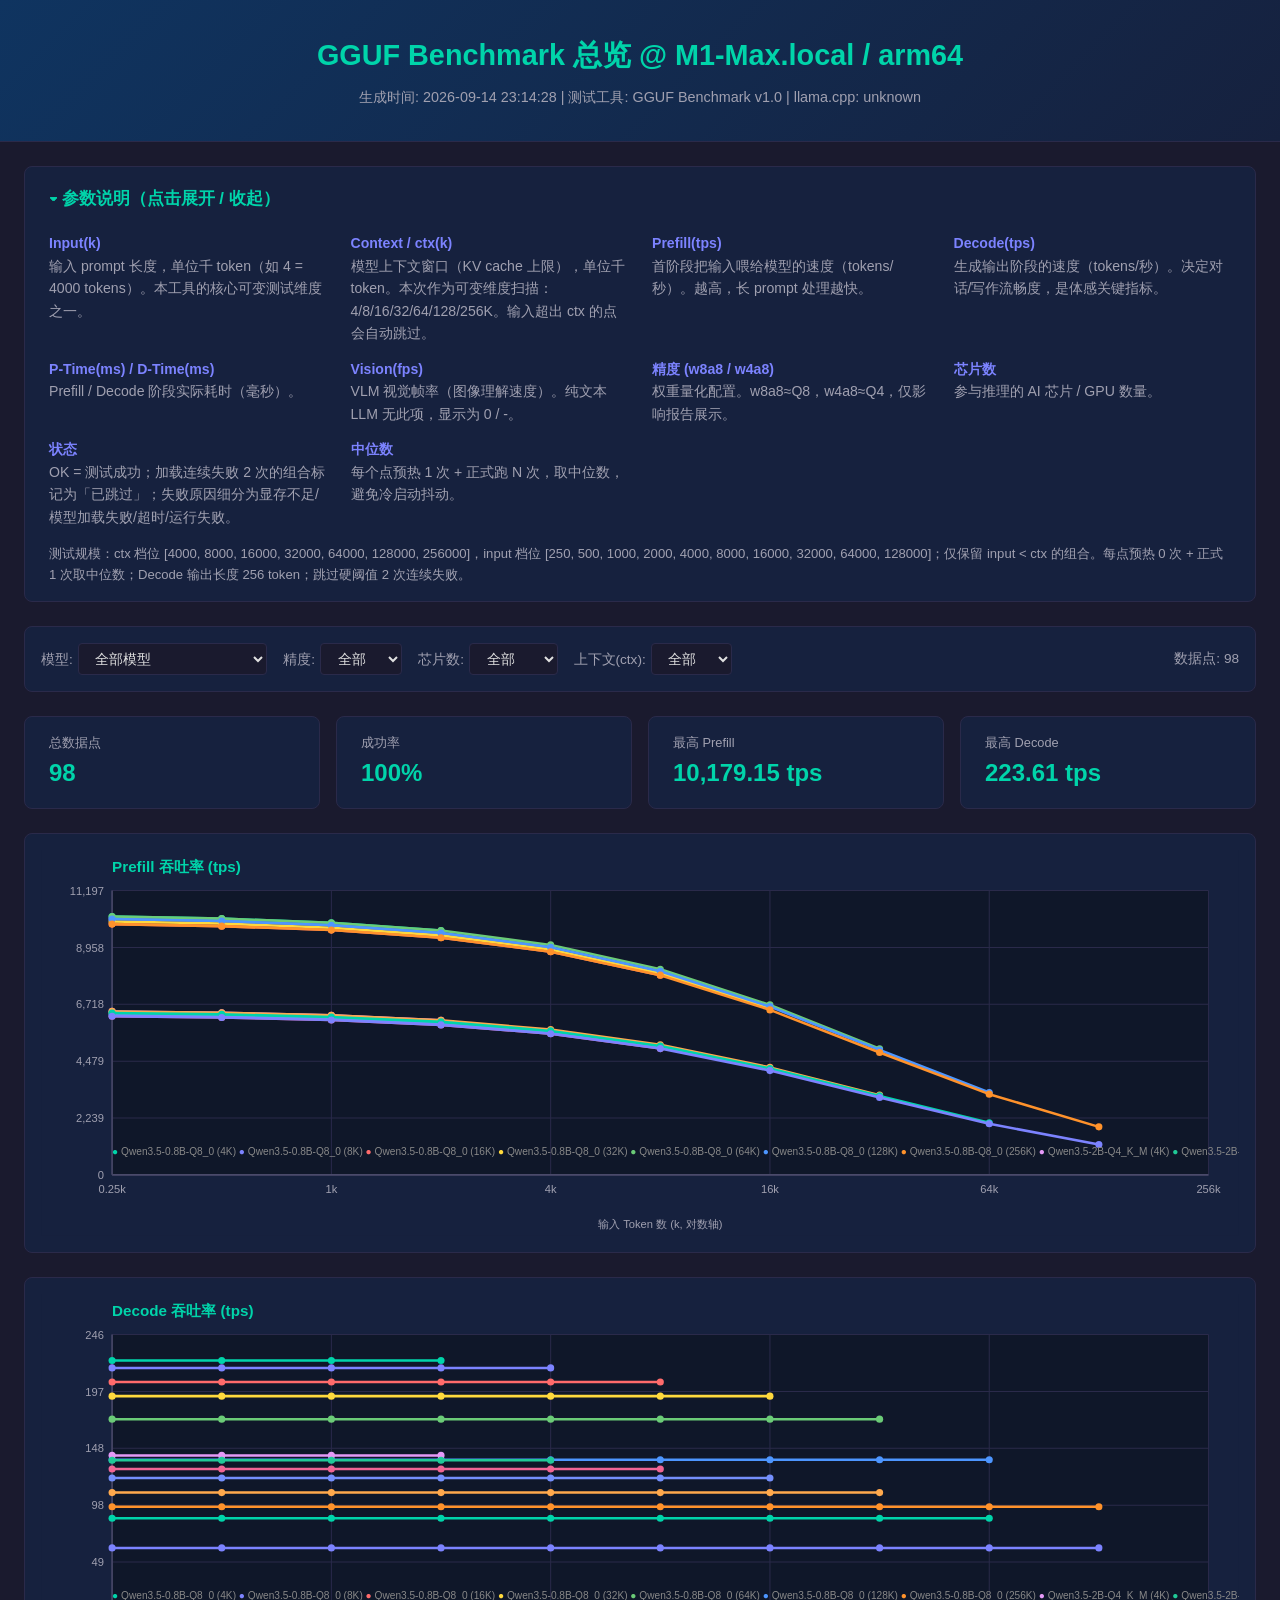
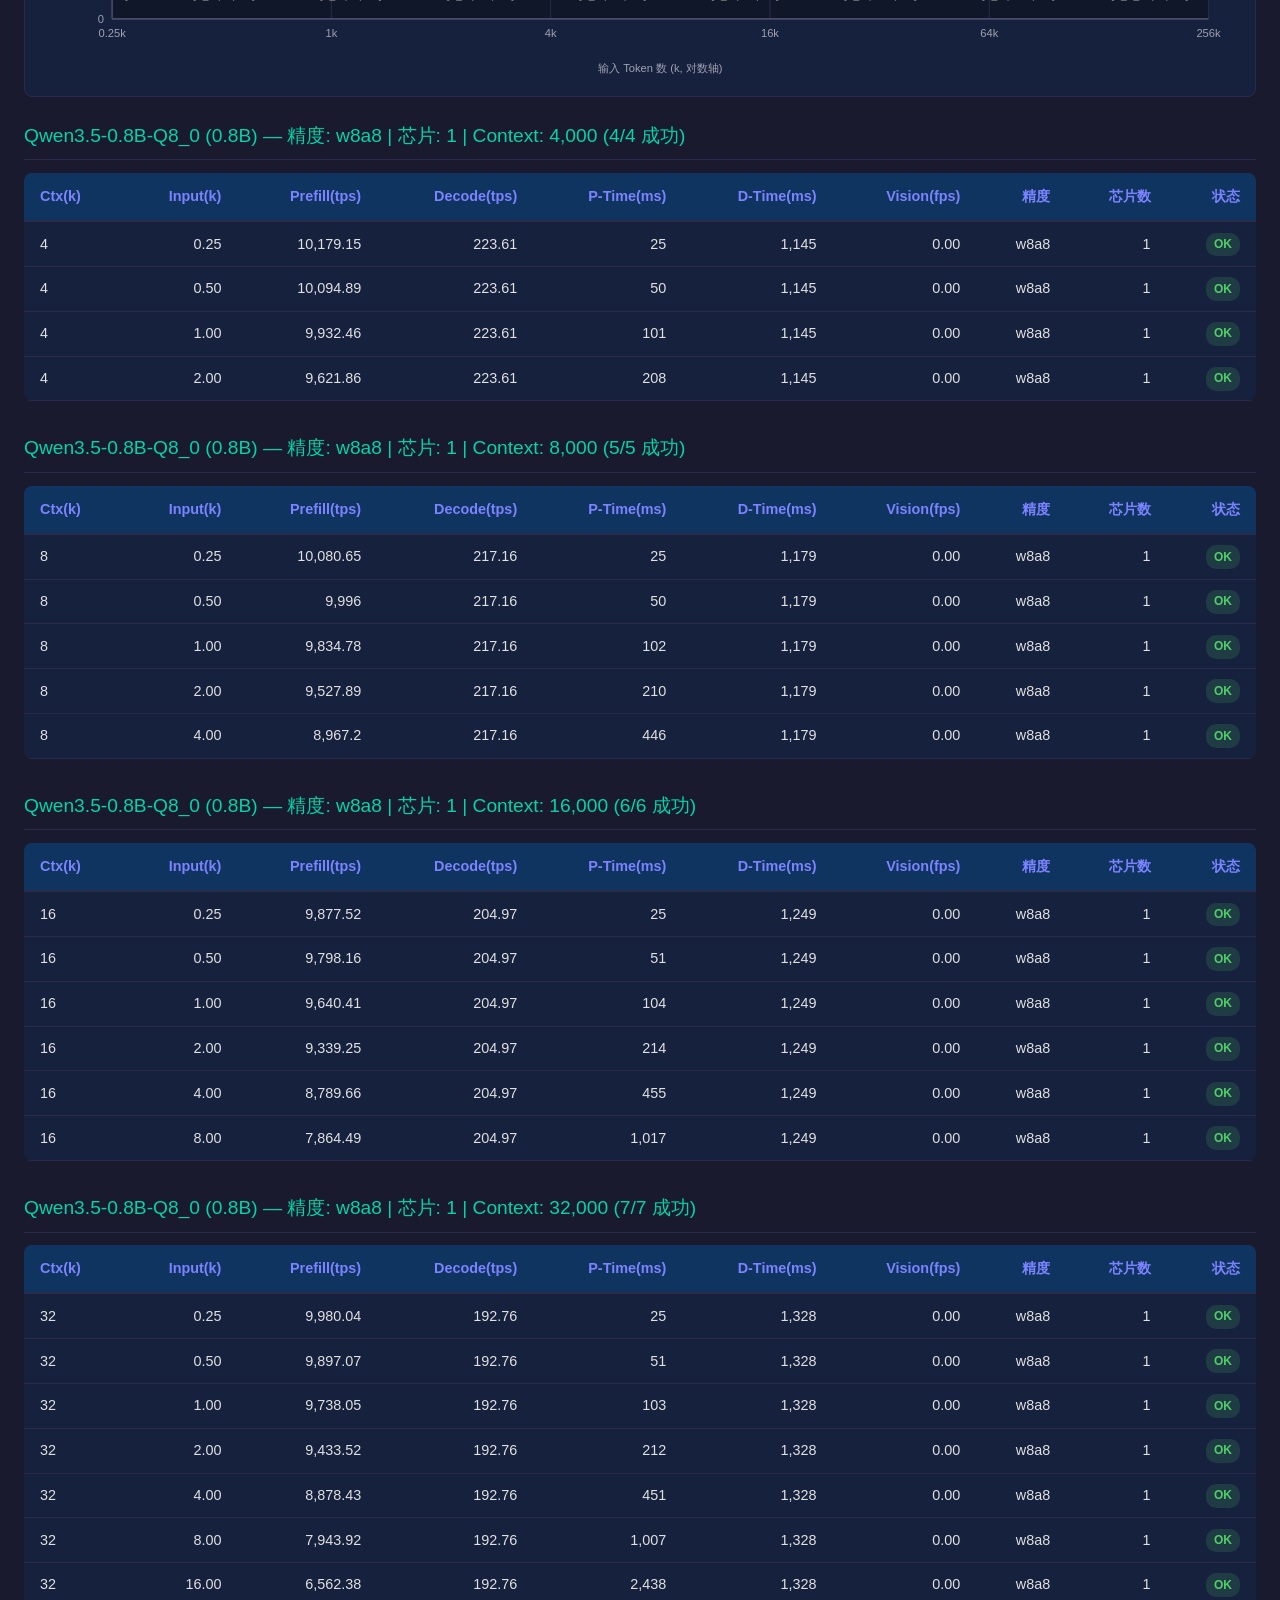
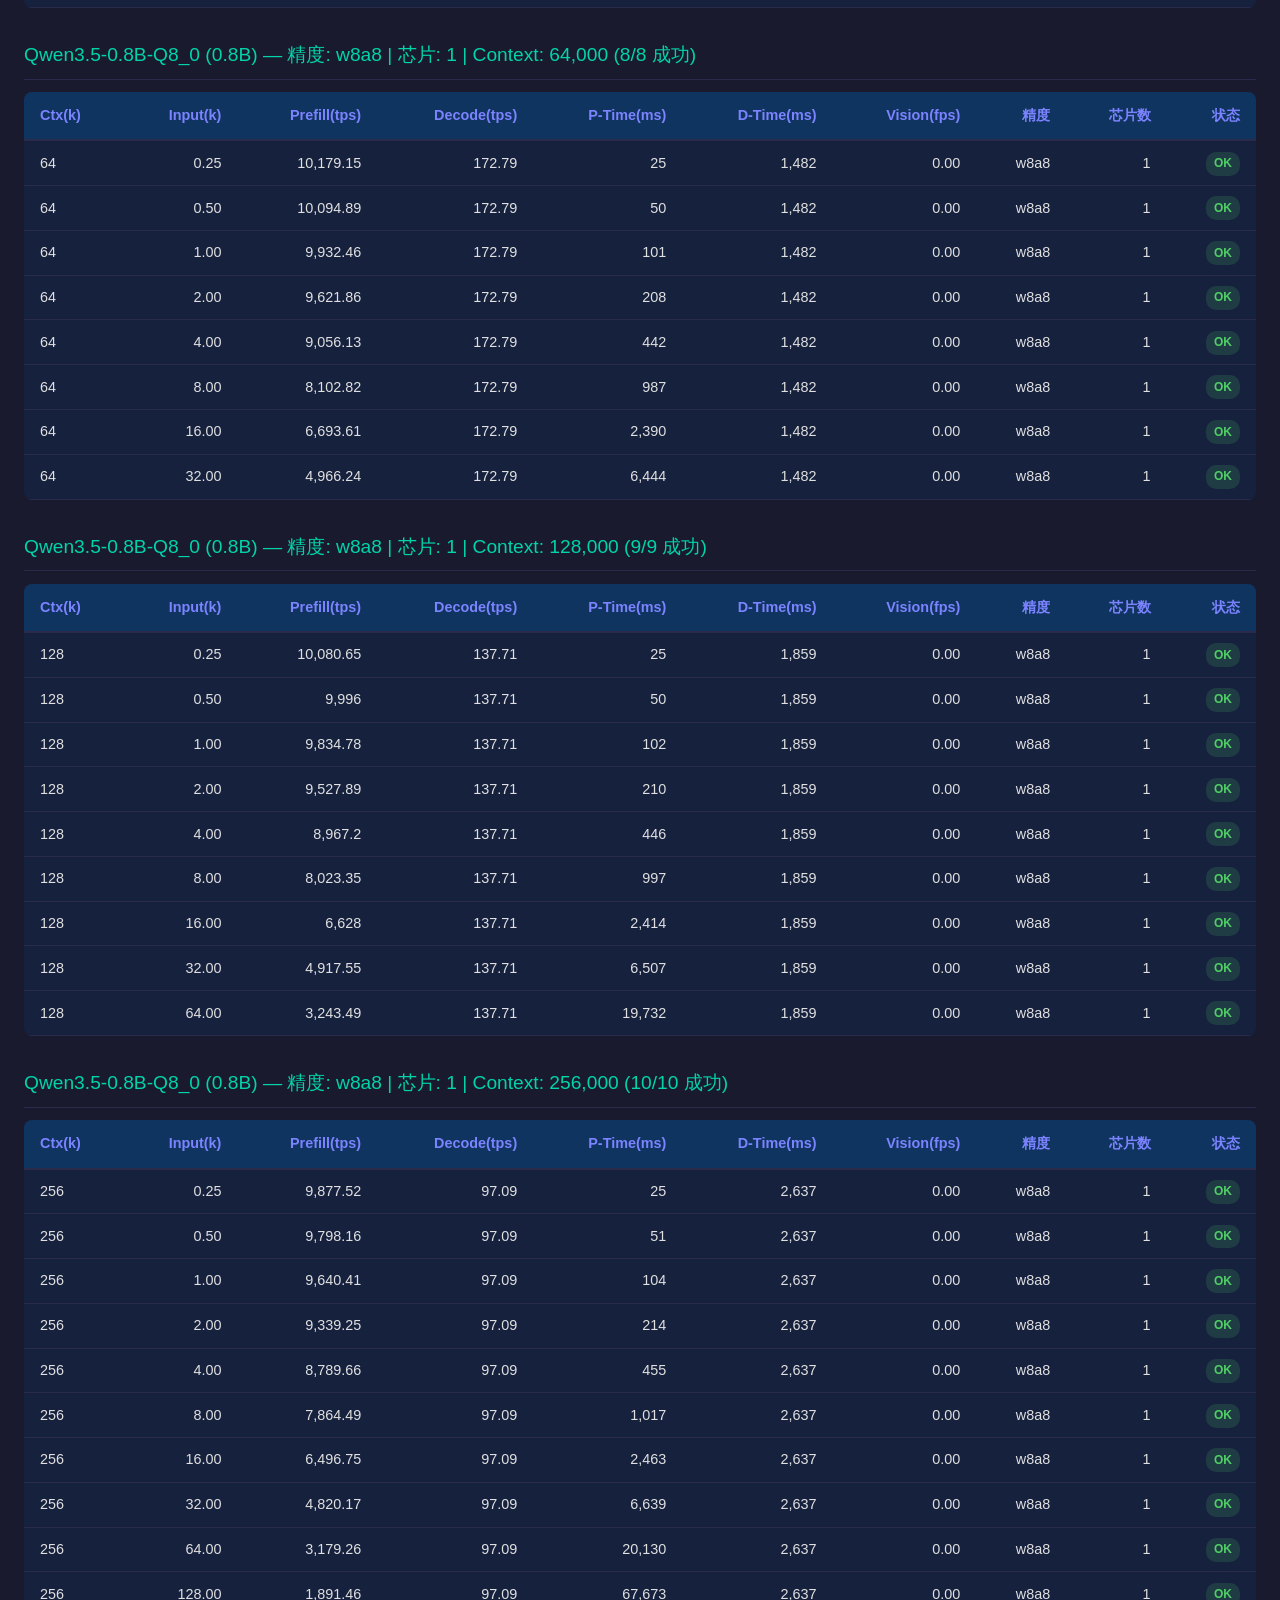
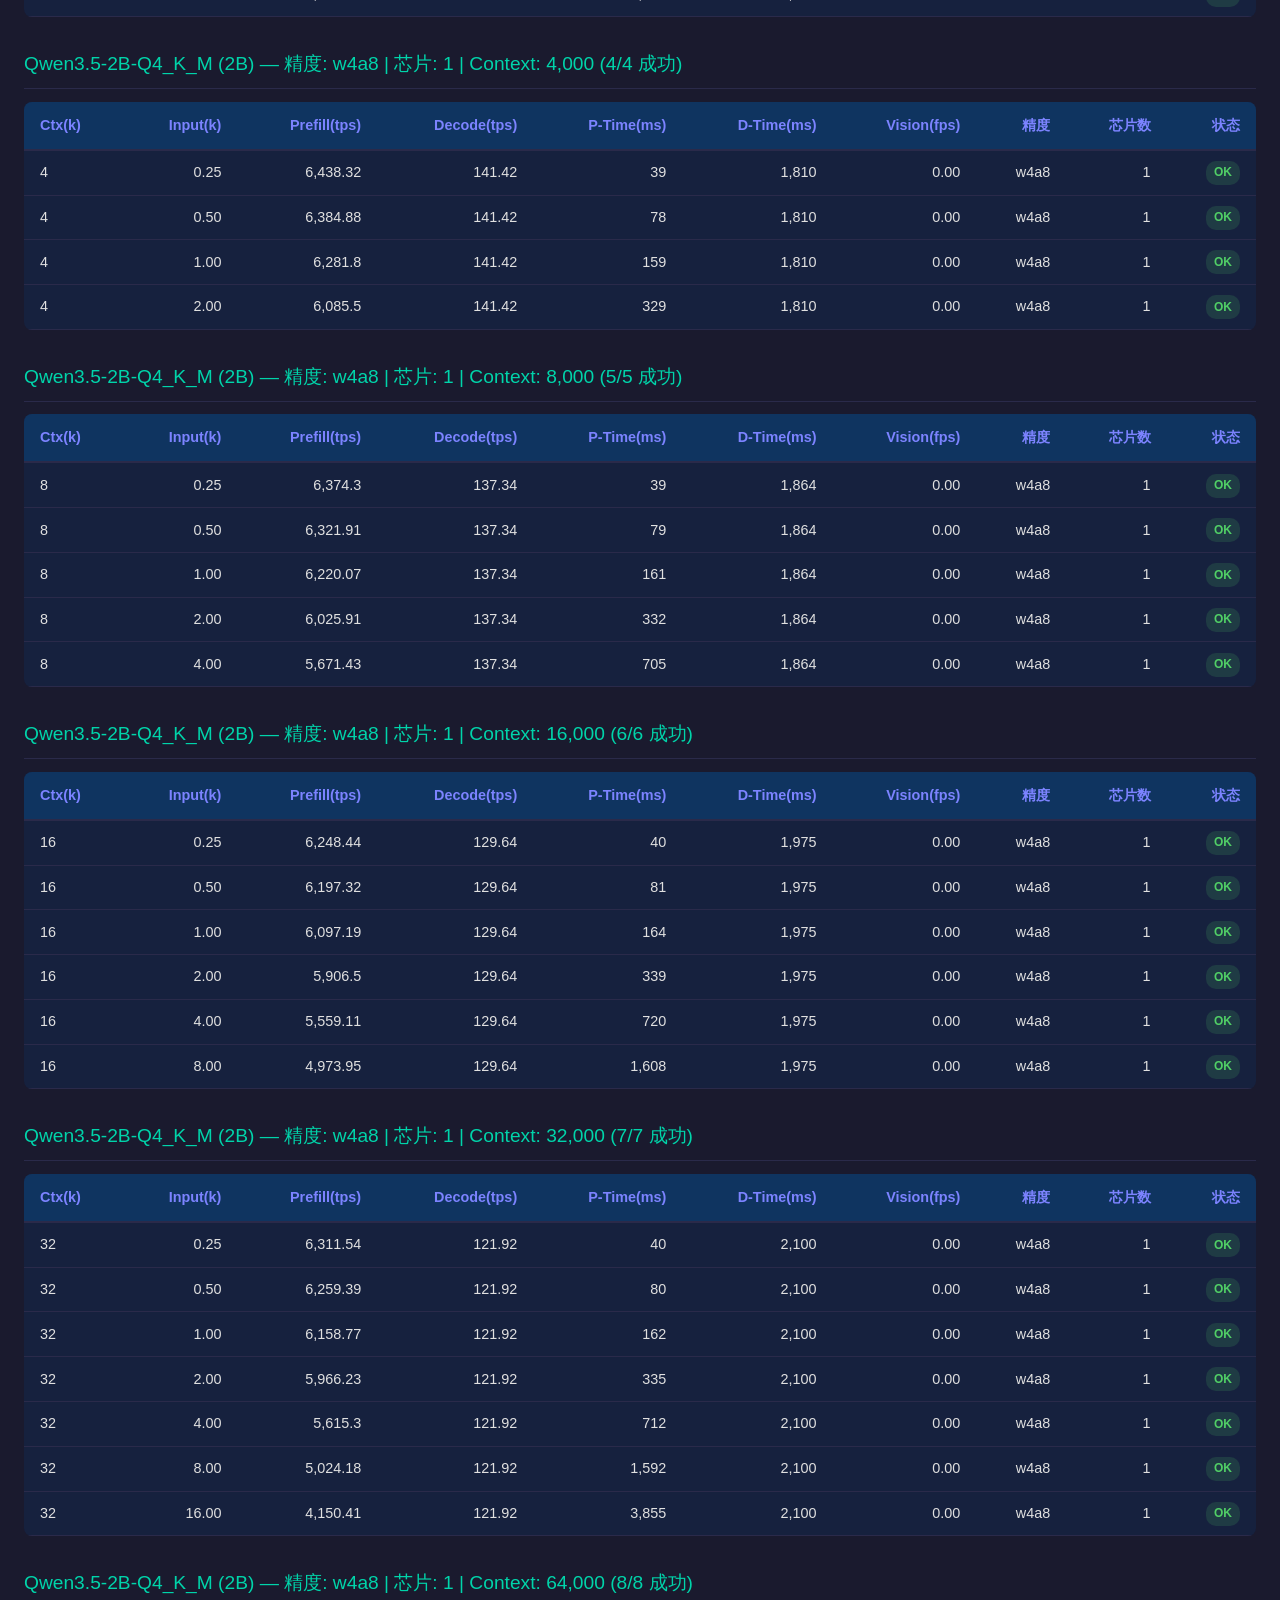
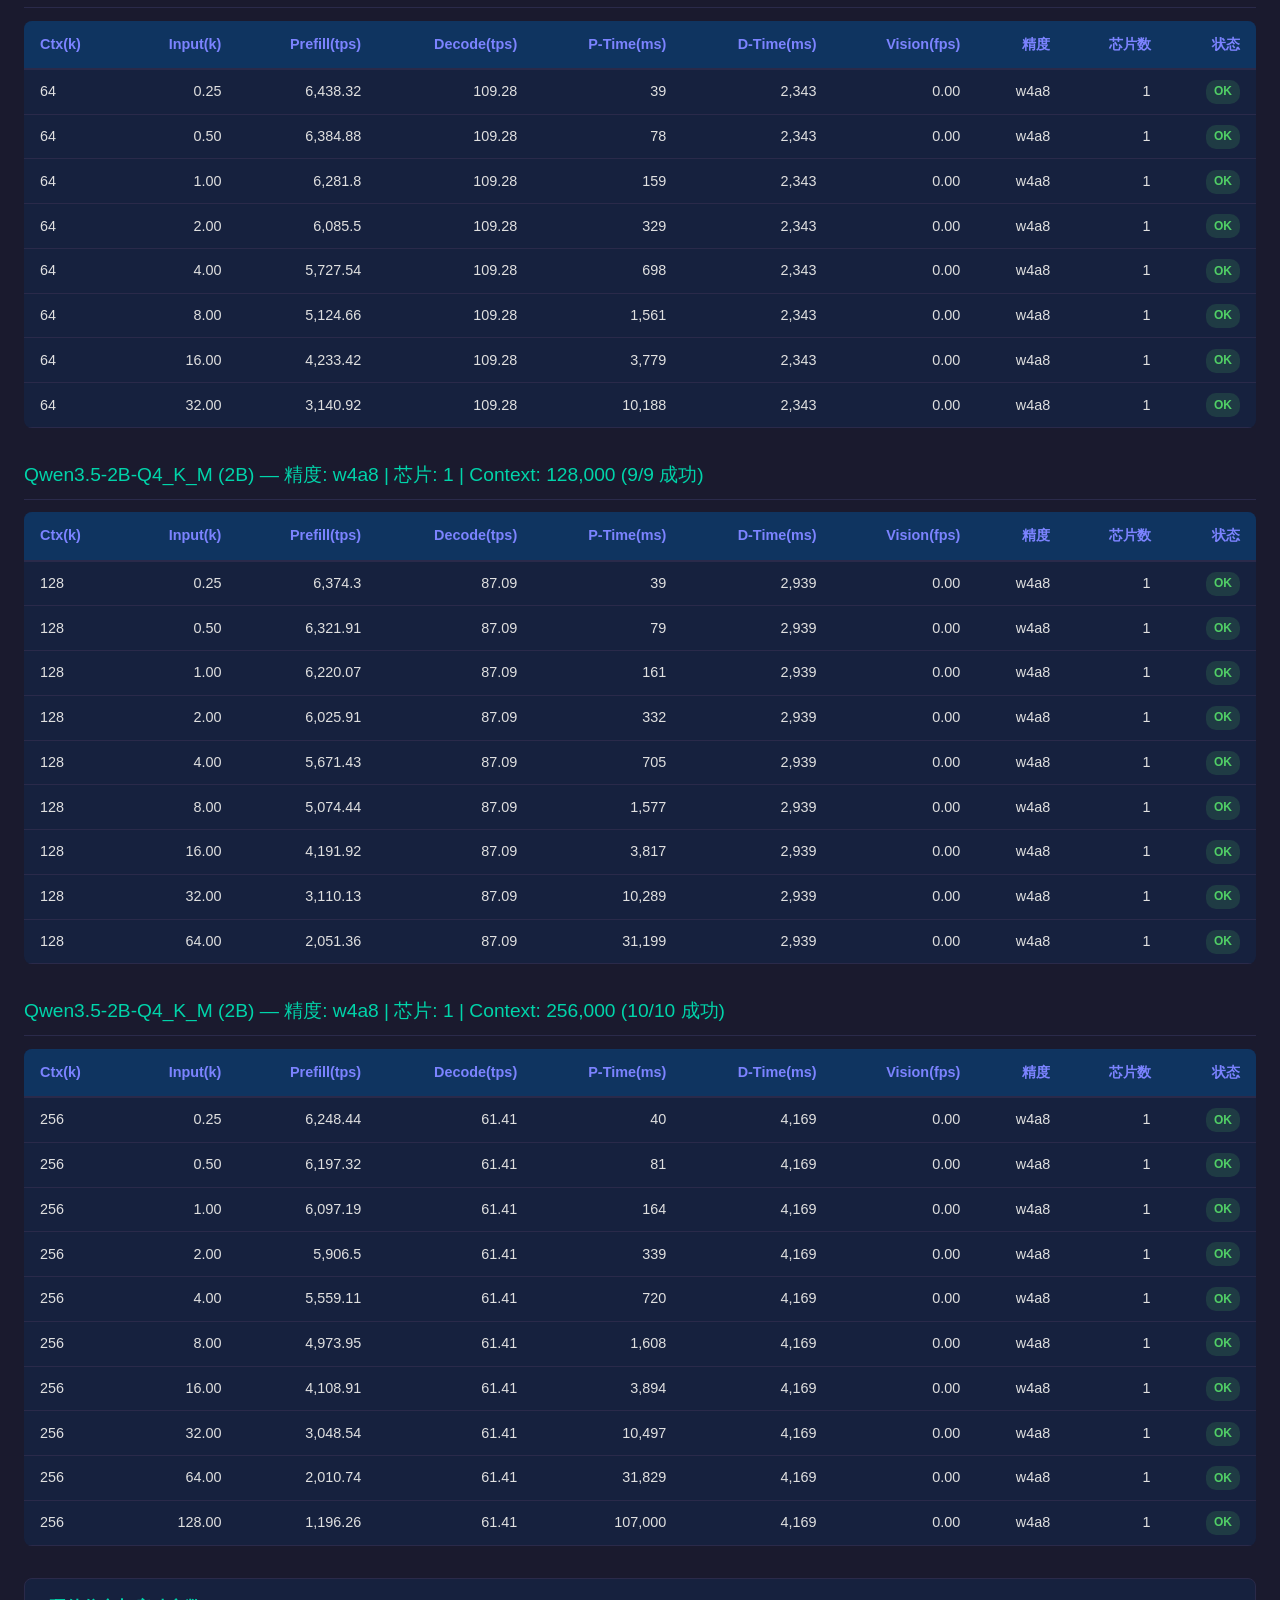
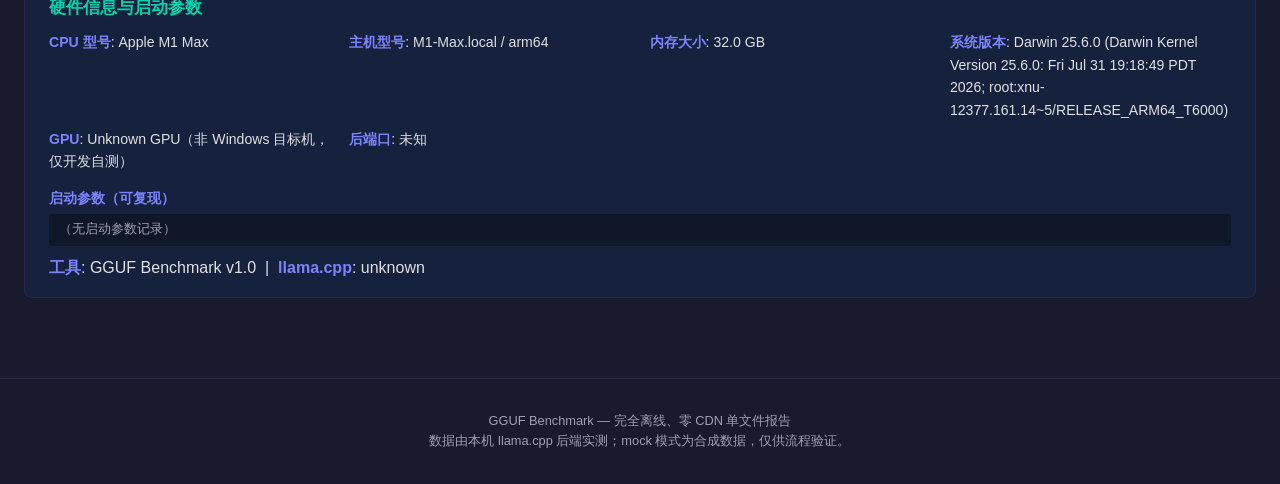
==== docs/demo/overview.html @ 9aaa6151 "feat: GGUF Benchmark —— Windows 11 本地大模型批量测试工具 基于 llama.cpp (llama-server) 的批量压测工具：扫描模型目录 → 勾选模型 → 双" ====
<!DOCTYPE html><html lang="zh-CN"><head><meta charset="UTF-8"><meta name="viewport" content="width=device-width, initial-scale=1.0"><title>GGUF Benchmark 总览 @ M1-Max.local / arm64</title><style>
:root {
  --bg: #1a1a2e;
  --card-bg: #16213e;
  --border: #2a2a4a;
  --text: #e0e0e0;
  --text-secondary: #a0a0b0;
  --accent: #00d4aa;
  --accent2: #7c83ff;
  --red: #ff6b6b;
  --green: #51cf66;
  --header-bg: #0f3460;
}
* { margin: 0; padding: 0; box-sizing: border-box; }
body {
  font-family: -apple-system, BlinkMacSystemFont, 'Segoe UI', 'PingFang SC', 'Microsoft YaHei', sans-serif;
  background: var(--bg); color: var(--text); line-height: 1.6;
  min-height: 100vh;
}
.header {
  background: linear-gradient(135deg, #0f3460 0%, #16213e 100%);
  padding: 2rem; text-align: center; border-bottom: 1px solid var(--border);
}
.header h1 { font-size: 1.8rem; color: var(--accent); }
.header .subtitle { color: var(--text-secondary); margin-top: 0.5rem; font-size: 0.9rem; }
.container { max-width: 1400px; margin: 0 auto; padding: 1.5rem; }
.controls {
  display: flex; flex-wrap: wrap; gap: 1rem; align-items: center;
  padding: 1rem; background: var(--card-bg); border-radius: 8px;
  margin-bottom: 1.5rem; border: 1px solid var(--border);
}
.controls label { color: var(--text-secondary); font-size: 0.85rem; margin-right: 0.3rem; }
.controls select {
  background: var(--bg); color: var(--text); border: 1px solid var(--border);
  padding: 0.4rem 0.8rem; border-radius: 4px; font-size: 0.9rem; cursor: pointer;
}
.summary { display: flex; gap: 1rem; flex-wrap: wrap; margin-bottom: 1.5rem; }
.summary-card {
  background: var(--card-bg); border: 1px solid var(--border);
  border-radius: 8px; padding: 1rem 1.5rem; flex: 1; min-width: 180px;
}
.summary-card .label { color: var(--text-secondary); font-size: 0.8rem; }
.summary-card .value { font-size: 1.5rem; font-weight: bold; color: var(--accent); }
.table-wrapper { overflow-x: auto; }
table {
  width: 100%; border-collapse: collapse; font-size: 0.9rem;
  background: var(--card-bg); border-radius: 8px; overflow: hidden;
}
thead { background: var(--header-bg); }
th {
  padding: 0.75rem 1rem; text-align: right; color: var(--accent2);
  font-weight: 600; white-space: nowrap; border-bottom: 2px solid var(--border);
}
th:first-child { text-align: left; }
td {
  padding: 0.6rem 1rem; text-align: right; border-bottom: 1px solid var(--border);
  white-space: nowrap;
}
td:first-child { text-align: left; font-weight: 500; }
tr:hover { background: rgba(124, 131, 255, 0.05); }
tr.failed { opacity: 0.5; }
tr.failed td { color: var(--red); }
.badge {
  display: inline-block; padding: 0.15rem 0.5rem; border-radius: 10px;
  font-size: 0.75rem; font-weight: 600;
}
.badge-pass { background: rgba(81, 207, 102, 0.15); color: var(--green); }
.badge-fail { background: rgba(255, 107, 107, 0.15); color: var(--red); }
.badge-skip { background: rgba(255, 217, 61, 0.15); color: #ffd93d; }
.section-title {
  font-size: 1.2rem; color: var(--accent); margin: 1.5rem 0 0.8rem;
  padding-bottom: 0.5rem; border-bottom: 1px solid var(--border);
}
.chart-container {
  background: var(--card-bg); border: 1px solid var(--border);
  border-radius: 8px; padding: 1rem; margin-bottom: 1.5rem;
  position: relative;
}
.chart-svg { width: 100%; height: auto; display: block; }
.chart-tip {
  position: absolute; pointer-events: none; display: none; z-index: 5;
  background: rgba(15, 23, 41, 0.96); border: 1px solid var(--accent2);
  border-radius: 6px; padding: 0.5rem 0.7rem; font-size: 0.78rem;
  color: var(--text); line-height: 1.5; white-space: nowrap;
  box-shadow: 0 4px 14px rgba(0, 0, 0, 0.45);
}
.chart-tip .tip-head { color: var(--accent); font-weight: 600; margin-bottom: 0.25rem; }
.chart-tip .tip-row { display: flex; align-items: center; gap: 0.4rem; }
.chart-tip .tip-dot {
  width: 8px; height: 8px; border-radius: 50%; flex: none; display: inline-block;
}
.chart-tip .tip-val { color: var(--accent2); font-weight: 600; margin-left: 0.6rem; }
.footer {
  text-align: center; padding: 2rem; color: var(--text-secondary);
  font-size: 0.8rem; border-top: 1px solid var(--border); margin-top: 2rem;
}
.model-section { margin-bottom: 2rem; }
.intro {
  background: var(--card-bg); border: 1px solid var(--border);
  border-radius: 8px; padding: 1rem 1.5rem; margin-bottom: 1.5rem;
}
.intro summary {
  cursor: pointer; color: var(--accent); font-weight: 600; font-size: 1.05rem;
  list-style: none; padding: 0.2rem 0;
}
.intro summary::-webkit-details-marker { display: none; }
.intro summary::before { content: '▸ '; }
.intro[open] summary::before { content: '▾ '; }
.intro .intro-grid {
  display: grid; grid-template-columns: repeat(auto-fill, minmax(240px, 1fr));
  gap: 0.8rem 1.5rem; margin-top: 1rem;
}
.intro .intro-item { font-size: 0.88rem; }
.intro .intro-item b { color: var(--accent2); }
.intro .intro-item span { color: var(--text-secondary); }
.intro-caption { color: var(--text-secondary); font-size: 0.82rem; margin-top: 0.9rem; }
.oom-banner {
  background: rgba(255, 107, 107, 0.12); border: 1px solid var(--red);
  color: var(--red); padding: 0.75rem 1rem; border-radius: 8px;
  margin-bottom: 1.5rem; font-size: 0.9rem;
}
.hardware {
  background: var(--card-bg); border: 1px solid var(--border);
  border-radius: 8px; padding: 1rem 1.5rem; margin-bottom: 1.5rem;
}
.hardware h2 { font-size: 1.05rem; color: var(--accent); margin-bottom: 0.6rem; }
.hardware .hw-grid {
  display: grid; grid-template-columns: repeat(auto-fill, minmax(260px, 1fr));
  gap: 0.4rem 1.2rem; font-size: 0.88rem;
}
.hardware .hw-item b { color: var(--accent2); }
.launch-params { margin-top: 0.9rem; }
.launch-params .lp-title { color: var(--accent2); font-weight: 600; font-size: 0.9rem; }
.launch-params code {
  display: block; background: #0f1729; color: var(--text-secondary);
  padding: 0.35rem 0.6rem; border-radius: 4px; margin: 0.25rem 0;
  font-size: 0.8rem; white-space: pre-wrap; word-break: break-all;
}
th.sortable { cursor: pointer; user-select: none; }
th.sortable:hover { color: var(--accent); }
@media (max-width: 768px) {
  .controls { flex-direction: column; align-items: flex-start; }
  .summary { flex-direction: column; }
}
</style></head><body><div class="header"><h1>GGUF Benchmark 总览 @ M1-Max.local / arm64</h1><div class="subtitle">生成时间: 2026-09-14 23:14:28 | 测试工具: GGUF Benchmark v1.0 | llama.cpp: unknown</div></div><div class="container"><details class="intro" open><summary>参数说明（点击展开 / 收起）</summary><div class="intro-grid"><div class="intro-item"><b>Input(k)</b><br><span>输入 prompt 长度，单位千 token（如 4 = 4000 tokens）。本工具的核心可变测试维度之一。</span></div><div class="intro-item"><b>Context / ctx(k)</b><br><span>模型上下文窗口（KV cache 上限），单位千 token。本次作为可变维度扫描：4/8/16/32/64/128/256K。输入超出 ctx 的点会自动跳过。</span></div><div class="intro-item"><b>Prefill(tps)</b><br><span>首阶段把输入喂给模型的速度（tokens/秒）。越高，长 prompt 处理越快。</span></div><div class="intro-item"><b>Decode(tps)</b><br><span>生成输出阶段的速度（tokens/秒）。决定对话/写作流畅度，是体感关键指标。</span></div><div class="intro-item"><b>P-Time(ms) / D-Time(ms)</b><br><span>Prefill / Decode 阶段实际耗时（毫秒）。</span></div><div class="intro-item"><b>Vision(fps)</b><br><span>VLM 视觉帧率（图像理解速度）。纯文本 LLM 无此项，显示为 0 / -。</span></div><div class="intro-item"><b>精度 (w8a8 / w4a8)</b><br><span>权重量化配置。w8a8≈Q8，w4a8≈Q4，仅影响报告展示。</span></div><div class="intro-item"><b>芯片数</b><br><span>参与推理的 AI 芯片 / GPU 数量。</span></div><div class="intro-item"><b>状态</b><br><span>OK = 测试成功；加载连续失败 2 次的组合标记为「已跳过」；失败原因细分为显存不足/模型加载失败/超时/运行失败。</span></div><div class="intro-item"><b>中位数</b><br><span>每个点预热 1 次 + 正式跑 N 次，取中位数，避免冷启动抖动。</span></div></div><div class="intro-caption">测试规模：ctx 档位 [4000, 8000, 16000, 32000, 64000, 128000, 256000]，input 档位 [250, 500, 1000, 2000, 4000, 8000, 16000, 32000, 64000, 128000]；仅保留 input &lt; ctx 的组合。每点预热 0 次 + 正式 1 次取中位数；Decode 输出长度 256 token；跳过硬阈值 2 次连续失败。</div></details><div class="controls"><div><label>模型:</label><select id="modelFilter"><option value="all">全部模型</option></select></div><div><label>精度:</label><select id="precisionFilter"><option value="all">全部</option></select></div><div><label>芯片数:</label><select id="chipFilter"><option value="all">全部</option></select></div><div><label>上下文(ctx):</label><select id="ctxFilter"><option value="all">全部</option></select></div><div style="margin-left: auto; color: var(--text-secondary); font-size: 0.85rem;">数据点: <span id="pointCount">0</span></div></div><div class="summary" id="summaryCards"></div><div class="chart-container"><svg viewBox="0 0 1180 380" xmlns="http://www.w3.org/2000/svg" class="chart-svg" role="img" aria-label="Prefill 吞吐率 (tps)"><rect x="0" y="0" width="1180" height="380" fill="#16213e"/><rect x="70" y="40" width="1080" height="280" fill="#0f1729"/><line x1="70" y1="320.0" x2="1150" y2="320.0" stroke="#2a2a4a" stroke-width="1"/><text x="62" y="324.0" fill="#a0a0b0" font-size="11" text-anchor="end">0</text><line x1="70" y1="264.0" x2="1150" y2="264.0" stroke="#2a2a4a" stroke-width="1"/><text x="62" y="268.0" fill="#a0a0b0" font-size="11" text-anchor="end">2,239</text><line x1="70" y1="208.0" x2="1150" y2="208.0" stroke="#2a2a4a" stroke-width="1"/><text x="62" y="212.0" fill="#a0a0b0" font-size="11" text-anchor="end">4,479</text><line x1="70" y1="152.0" x2="1150" y2="152.0" stroke="#2a2a4a" stroke-width="1"/><text x="62" y="156.0" fill="#a0a0b0" font-size="11" text-anchor="end">6,718</text><line x1="70" y1="96.0" x2="1150" y2="96.0" stroke="#2a2a4a" stroke-width="1"/><text x="62" y="100.0" fill="#a0a0b0" font-size="11" text-anchor="end">8,958</text><line x1="70" y1="40.0" x2="1150" y2="40.0" stroke="#2a2a4a" stroke-width="1"/><text x="62" y="44.0" fill="#a0a0b0" font-size="11" text-anchor="end">11,197</text><line x1="70.0" y1="40" x2="70.0" y2="320" stroke="#2a2a4a" stroke-width="1"/><text x="70.0" y="338" fill="#a0a0b0" font-size="11" text-anchor="middle">0.25k</text><line x1="286.0" y1="40" x2="286.0" y2="320" stroke="#2a2a4a" stroke-width="1"/><text x="286.0" y="338" fill="#a0a0b0" font-size="11" text-anchor="middle">1k</text><line x1="502.0" y1="40" x2="502.0" y2="320" stroke="#2a2a4a" stroke-width="1"/><text x="502.0" y="338" fill="#a0a0b0" font-size="11" text-anchor="middle">4k</text><line x1="718.0" y1="40" x2="718.0" y2="320" stroke="#2a2a4a" stroke-width="1"/><text x="718.0" y="338" fill="#a0a0b0" font-size="11" text-anchor="middle">16k</text><line x1="934.0" y1="40" x2="934.0" y2="320" stroke="#2a2a4a" stroke-width="1"/><text x="934.0" y="338" fill="#a0a0b0" font-size="11" text-anchor="middle">64k</text><line x1="1150.0" y1="40" x2="1150.0" y2="320" stroke="#2a2a4a" stroke-width="1"/><text x="1150.0" y="338" fill="#a0a0b0" font-size="11" text-anchor="middle">256k</text><line x1="70" y1="40" x2="70" y2="320" stroke="#4a4a6a" stroke-width="1.5"/><line x1="70" y1="320" x2="1150" y2="320" stroke="#4a4a6a" stroke-width="1.5"/><text x="70" y="22" fill="#00d4aa" font-size="15" font-weight="600">Prefill 吞吐率 (tps)</text><text x="610" y="372" fill="#a0a0b0" font-size="11" text-anchor="middle">输入 Token 数 (k, 对数轴)</text><polyline class="series-line" data-series="Qwen3.5-0.8B-Q8_0|0.8B|w8a8|1|4000" points="70.0,65.5 178.0,67.6 286.0,71.6 394.0,79.4" fill="none" stroke="#00d4aa" stroke-width="2.5" stroke-linejoin="round" stroke-linecap="round"/><circle class="series-dot" data-series="Qwen3.5-0.8B-Q8_0|0.8B|w8a8|1|4000" data-x="70.0" data-y="65.5" data-val="10179.15" data-in="250" data-ctx="4000" data-model="Qwen3.5-0.8B-Q8_0" data-color="#00d4aa" cx="70.0" cy="65.5" r="3.5" fill="#00d4aa"><title>Qwen3.5-0.8B-Q8_0: 10,179.1 tps @ 0.25k</title></circle><circle class="series-dot" data-series="Qwen3.5-0.8B-Q8_0|0.8B|w8a8|1|4000" data-x="178.0" data-y="67.6" data-val="10094.89" data-in="500" data-ctx="4000" data-model="Qwen3.5-0.8B-Q8_0" data-color="#00d4aa" cx="178.0" cy="67.6" r="3.5" fill="#00d4aa"><title>Qwen3.5-0.8B-Q8_0: 10,094.9 tps @ 0.50k</title></circle><circle class="series-dot" data-series="Qwen3.5-0.8B-Q8_0|0.8B|w8a8|1|4000" data-x="286.0" data-y="71.6" data-val="9932.46" data-in="1000" data-ctx="4000" data-model="Qwen3.5-0.8B-Q8_0" data-color="#00d4aa" cx="286.0" cy="71.6" r="3.5" fill="#00d4aa"><title>Qwen3.5-0.8B-Q8_0: 9,932.5 tps @ 1.00k</title></circle><circle class="series-dot" data-series="Qwen3.5-0.8B-Q8_0|0.8B|w8a8|1|4000" data-x="394.0" data-y="79.4" data-val="9621.86" data-in="2000" data-ctx="4000" data-model="Qwen3.5-0.8B-Q8_0" data-color="#00d4aa" cx="394.0" cy="79.4" r="3.5" fill="#00d4aa"><title>Qwen3.5-0.8B-Q8_0: 9,621.9 tps @ 2.00k</title></circle><polyline class="series-line" data-series="Qwen3.5-0.8B-Q8_0|0.8B|w8a8|1|8000" points="70.0,67.9 178.0,70.0 286.0,74.1 394.0,81.7 502.0,95.8" fill="none" stroke="#7c83ff" stroke-width="2.5" stroke-linejoin="round" stroke-linecap="round"/><circle class="series-dot" data-series="Qwen3.5-0.8B-Q8_0|0.8B|w8a8|1|8000" data-x="70.0" data-y="67.9" data-val="10080.65" data-in="250" data-ctx="8000" data-model="Qwen3.5-0.8B-Q8_0" data-color="#7c83ff" cx="70.0" cy="67.9" r="3.5" fill="#7c83ff"><title>Qwen3.5-0.8B-Q8_0: 10,080.6 tps @ 0.25k</title></circle><circle class="series-dot" data-series="Qwen3.5-0.8B-Q8_0|0.8B|w8a8|1|8000" data-x="178.0" data-y="70.0" data-val="9996.00" data-in="500" data-ctx="8000" data-model="Qwen3.5-0.8B-Q8_0" data-color="#7c83ff" cx="178.0" cy="70.0" r="3.5" fill="#7c83ff"><title>Qwen3.5-0.8B-Q8_0: 9,996.0 tps @ 0.50k</title></circle><circle class="series-dot" data-series="Qwen3.5-0.8B-Q8_0|0.8B|w8a8|1|8000" data-x="286.0" data-y="74.1" data-val="9834.78" data-in="1000" data-ctx="8000" data-model="Qwen3.5-0.8B-Q8_0" data-color="#7c83ff" cx="286.0" cy="74.1" r="3.5" fill="#7c83ff"><title>Qwen3.5-0.8B-Q8_0: 9,834.8 tps @ 1.00k</title></circle><circle class="series-dot" data-series="Qwen3.5-0.8B-Q8_0|0.8B|w8a8|1|8000" data-x="394.0" data-y="81.7" data-val="9527.89" data-in="2000" data-ctx="8000" data-model="Qwen3.5-0.8B-Q8_0" data-color="#7c83ff" cx="394.0" cy="81.7" r="3.5" fill="#7c83ff"><title>Qwen3.5-0.8B-Q8_0: 9,527.9 tps @ 2.00k</title></circle><circle class="series-dot" data-series="Qwen3.5-0.8B-Q8_0|0.8B|w8a8|1|8000" data-x="502.0" data-y="95.8" data-val="8967.20" data-in="4000" data-ctx="8000" data-model="Qwen3.5-0.8B-Q8_0" data-color="#7c83ff" cx="502.0" cy="95.8" r="3.5" fill="#7c83ff"><title>Qwen3.5-0.8B-Q8_0: 8,967.2 tps @ 4.00k</title></circle><polyline class="series-line" data-series="Qwen3.5-0.8B-Q8_0|0.8B|w8a8|1|16000" points="70.0,73.0 178.0,75.0 286.0,78.9 394.0,86.5 502.0,100.2 610.0,123.3" fill="none" stroke="#ff6b6b" stroke-width="2.5" stroke-linejoin="round" stroke-linecap="round"/><circle class="series-dot" data-series="Qwen3.5-0.8B-Q8_0|0.8B|w8a8|1|16000" data-x="70.0" data-y="73.0" data-val="9877.52" data-in="250" data-ctx="16000" data-model="Qwen3.5-0.8B-Q8_0" data-color="#ff6b6b" cx="70.0" cy="73.0" r="3.5" fill="#ff6b6b"><title>Qwen3.5-0.8B-Q8_0: 9,877.5 tps @ 0.25k</title></circle><circle class="series-dot" data-series="Qwen3.5-0.8B-Q8_0|0.8B|w8a8|1|16000" data-x="178.0" data-y="75.0" data-val="9798.16" data-in="500" data-ctx="16000" data-model="Qwen3.5-0.8B-Q8_0" data-color="#ff6b6b" cx="178.0" cy="75.0" r="3.5" fill="#ff6b6b"><title>Qwen3.5-0.8B-Q8_0: 9,798.2 tps @ 0.50k</title></circle><circle class="series-dot" data-series="Qwen3.5-0.8B-Q8_0|0.8B|w8a8|1|16000" data-x="286.0" data-y="78.9" data-val="9640.41" data-in="1000" data-ctx="16000" data-model="Qwen3.5-0.8B-Q8_0" data-color="#ff6b6b" cx="286.0" cy="78.9" r="3.5" fill="#ff6b6b"><title>Qwen3.5-0.8B-Q8_0: 9,640.4 tps @ 1.00k</title></circle><circle class="series-dot" data-series="Qwen3.5-0.8B-Q8_0|0.8B|w8a8|1|16000" data-x="394.0" data-y="86.5" data-val="9339.25" data-in="2000" data-ctx="16000" data-model="Qwen3.5-0.8B-Q8_0" data-color="#ff6b6b" cx="394.0" cy="86.5" r="3.5" fill="#ff6b6b"><title>Qwen3.5-0.8B-Q8_0: 9,339.2 tps @ 2.00k</title></circle><circle class="series-dot" data-series="Qwen3.5-0.8B-Q8_0|0.8B|w8a8|1|16000" data-x="502.0" data-y="100.2" data-val="8789.66" data-in="4000" data-ctx="16000" data-model="Qwen3.5-0.8B-Q8_0" data-color="#ff6b6b" cx="502.0" cy="100.2" r="3.5" fill="#ff6b6b"><title>Qwen3.5-0.8B-Q8_0: 8,789.7 tps @ 4.00k</title></circle><circle class="series-dot" data-series="Qwen3.5-0.8B-Q8_0|0.8B|w8a8|1|16000" data-x="610.0" data-y="123.3" data-val="7864.49" data-in="8000" data-ctx="16000" data-model="Qwen3.5-0.8B-Q8_0" data-color="#ff6b6b" cx="610.0" cy="123.3" r="3.5" fill="#ff6b6b"><title>Qwen3.5-0.8B-Q8_0: 7,864.5 tps @ 8.00k</title></circle><polyline class="series-line" data-series="Qwen3.5-0.8B-Q8_0|0.8B|w8a8|1|32000" points="70.0,70.4 178.0,72.5 286.0,76.5 394.0,84.1 502.0,98.0 610.0,121.4 718.0,155.9" fill="none" stroke="#ffd93d" stroke-width="2.5" stroke-linejoin="round" stroke-linecap="round"/><circle class="series-dot" data-series="Qwen3.5-0.8B-Q8_0|0.8B|w8a8|1|32000" data-x="70.0" data-y="70.4" data-val="9980.04" data-in="250" data-ctx="32000" data-model="Qwen3.5-0.8B-Q8_0" data-color="#ffd93d" cx="70.0" cy="70.4" r="3.5" fill="#ffd93d"><title>Qwen3.5-0.8B-Q8_0: 9,980.0 tps @ 0.25k</title></circle><circle class="series-dot" data-series="Qwen3.5-0.8B-Q8_0|0.8B|w8a8|1|32000" data-x="178.0" data-y="72.5" data-val="9897.07" data-in="500" data-ctx="32000" data-model="Qwen3.5-0.8B-Q8_0" data-color="#ffd93d" cx="178.0" cy="72.5" r="3.5" fill="#ffd93d"><title>Qwen3.5-0.8B-Q8_0: 9,897.1 tps @ 0.50k</title></circle><circle class="series-dot" data-series="Qwen3.5-0.8B-Q8_0|0.8B|w8a8|1|32000" data-x="286.0" data-y="76.5" data-val="9738.05" data-in="1000" data-ctx="32000" data-model="Qwen3.5-0.8B-Q8_0" data-color="#ffd93d" cx="286.0" cy="76.5" r="3.5" fill="#ffd93d"><title>Qwen3.5-0.8B-Q8_0: 9,738.0 tps @ 1.00k</title></circle><circle class="series-dot" data-series="Qwen3.5-0.8B-Q8_0|0.8B|w8a8|1|32000" data-x="394.0" data-y="84.1" data-val="9433.52" data-in="2000" data-ctx="32000" data-model="Qwen3.5-0.8B-Q8_0" data-color="#ffd93d" cx="394.0" cy="84.1" r="3.5" fill="#ffd93d"><title>Qwen3.5-0.8B-Q8_0: 9,433.5 tps @ 2.00k</title></circle><circle class="series-dot" data-series="Qwen3.5-0.8B-Q8_0|0.8B|w8a8|1|32000" data-x="502.0" data-y="98.0" data-val="8878.43" data-in="4000" data-ctx="32000" data-model="Qwen3.5-0.8B-Q8_0" data-color="#ffd93d" cx="502.0" cy="98.0" r="3.5" fill="#ffd93d"><title>Qwen3.5-0.8B-Q8_0: 8,878.4 tps @ 4.00k</title></circle><circle class="series-dot" data-series="Qwen3.5-0.8B-Q8_0|0.8B|w8a8|1|32000" data-x="610.0" data-y="121.4" data-val="7943.92" data-in="8000" data-ctx="32000" data-model="Qwen3.5-0.8B-Q8_0" data-color="#ffd93d" cx="610.0" cy="121.4" r="3.5" fill="#ffd93d"><title>Qwen3.5-0.8B-Q8_0: 7,943.9 tps @ 8.00k</title></circle><circle class="series-dot" data-series="Qwen3.5-0.8B-Q8_0|0.8B|w8a8|1|32000" data-x="718.0" data-y="155.9" data-val="6562.38" data-in="16000" data-ctx="32000" data-model="Qwen3.5-0.8B-Q8_0" data-color="#ffd93d" cx="718.0" cy="155.9" r="3.5" fill="#ffd93d"><title>Qwen3.5-0.8B-Q8_0: 6,562.4 tps @ 16.00k</title></circle><polyline class="series-line" data-series="Qwen3.5-0.8B-Q8_0|0.8B|w8a8|1|64000" points="70.0,65.5 178.0,67.6 286.0,71.6 394.0,79.4 502.0,93.5 610.0,117.4 718.0,152.6 826.0,195.8" fill="none" stroke="#6bcb77" stroke-width="2.5" stroke-linejoin="round" stroke-linecap="round"/><circle class="series-dot" data-series="Qwen3.5-0.8B-Q8_0|0.8B|w8a8|1|64000" data-x="70.0" data-y="65.5" data-val="10179.15" data-in="250" data-ctx="64000" data-model="Qwen3.5-0.8B-Q8_0" data-color="#6bcb77" cx="70.0" cy="65.5" r="3.5" fill="#6bcb77"><title>Qwen3.5-0.8B-Q8_0: 10,179.1 tps @ 0.25k</title></circle><circle class="series-dot" data-series="Qwen3.5-0.8B-Q8_0|0.8B|w8a8|1|64000" data-x="178.0" data-y="67.6" data-val="10094.89" data-in="500" data-ctx="64000" data-model="Qwen3.5-0.8B-Q8_0" data-color="#6bcb77" cx="178.0" cy="67.6" r="3.5" fill="#6bcb77"><title>Qwen3.5-0.8B-Q8_0: 10,094.9 tps @ 0.50k</title></circle><circle class="series-dot" data-series="Qwen3.5-0.8B-Q8_0|0.8B|w8a8|1|64000" data-x="286.0" data-y="71.6" data-val="9932.46" data-in="1000" data-ctx="64000" data-model="Qwen3.5-0.8B-Q8_0" data-color="#6bcb77" cx="286.0" cy="71.6" r="3.5" fill="#6bcb77"><title>Qwen3.5-0.8B-Q8_0: 9,932.5 tps @ 1.00k</title></circle><circle class="series-dot" data-series="Qwen3.5-0.8B-Q8_0|0.8B|w8a8|1|64000" data-x="394.0" data-y="79.4" data-val="9621.86" data-in="2000" data-ctx="64000" data-model="Qwen3.5-0.8B-Q8_0" data-color="#6bcb77" cx="394.0" cy="79.4" r="3.5" fill="#6bcb77"><title>Qwen3.5-0.8B-Q8_0: 9,621.9 tps @ 2.00k</title></circle><circle class="series-dot" data-series="Qwen3.5-0.8B-Q8_0|0.8B|w8a8|1|64000" data-x="502.0" data-y="93.5" data-val="9056.13" data-in="4000" data-ctx="64000" data-model="Qwen3.5-0.8B-Q8_0" data-color="#6bcb77" cx="502.0" cy="93.5" r="3.5" fill="#6bcb77"><title>Qwen3.5-0.8B-Q8_0: 9,056.1 tps @ 4.00k</title></circle><circle class="series-dot" data-series="Qwen3.5-0.8B-Q8_0|0.8B|w8a8|1|64000" data-x="610.0" data-y="117.4" data-val="8102.82" data-in="8000" data-ctx="64000" data-model="Qwen3.5-0.8B-Q8_0" data-color="#6bcb77" cx="610.0" cy="117.4" r="3.5" fill="#6bcb77"><title>Qwen3.5-0.8B-Q8_0: 8,102.8 tps @ 8.00k</title></circle><circle class="series-dot" data-series="Qwen3.5-0.8B-Q8_0|0.8B|w8a8|1|64000" data-x="718.0" data-y="152.6" data-val="6693.61" data-in="16000" data-ctx="64000" data-model="Qwen3.5-0.8B-Q8_0" data-color="#6bcb77" cx="718.0" cy="152.6" r="3.5" fill="#6bcb77"><title>Qwen3.5-0.8B-Q8_0: 6,693.6 tps @ 16.00k</title></circle><circle class="series-dot" data-series="Qwen3.5-0.8B-Q8_0|0.8B|w8a8|1|64000" data-x="826.0" data-y="195.8" data-val="4966.24" data-in="32000" data-ctx="64000" data-model="Qwen3.5-0.8B-Q8_0" data-color="#6bcb77" cx="826.0" cy="195.8" r="3.5" fill="#6bcb77"><title>Qwen3.5-0.8B-Q8_0: 4,966.2 tps @ 32.00k</title></circle><polyline class="series-line" data-series="Qwen3.5-0.8B-Q8_0|0.8B|w8a8|1|128000" points="70.0,67.9 178.0,70.0 286.0,74.1 394.0,81.7 502.0,95.8 610.0,119.4 718.0,154.3 826.0,197.0 934.0,238.9" fill="none" stroke="#4d96ff" stroke-width="2.5" stroke-linejoin="round" stroke-linecap="round"/><circle class="series-dot" data-series="Qwen3.5-0.8B-Q8_0|0.8B|w8a8|1|128000" data-x="70.0" data-y="67.9" data-val="10080.65" data-in="250" data-ctx="128000" data-model="Qwen3.5-0.8B-Q8_0" data-color="#4d96ff" cx="70.0" cy="67.9" r="3.5" fill="#4d96ff"><title>Qwen3.5-0.8B-Q8_0: 10,080.6 tps @ 0.25k</title></circle><circle class="series-dot" data-series="Qwen3.5-0.8B-Q8_0|0.8B|w8a8|1|128000" data-x="178.0" data-y="70.0" data-val="9996.00" data-in="500" data-ctx="128000" data-model="Qwen3.5-0.8B-Q8_0" data-color="#4d96ff" cx="178.0" cy="70.0" r="3.5" fill="#4d96ff"><title>Qwen3.5-0.8B-Q8_0: 9,996.0 tps @ 0.50k</title></circle><circle class="series-dot" data-series="Qwen3.5-0.8B-Q8_0|0.8B|w8a8|1|128000" data-x="286.0" data-y="74.1" data-val="9834.78" data-in="1000" data-ctx="128000" data-model="Qwen3.5-0.8B-Q8_0" data-color="#4d96ff" cx="286.0" cy="74.1" r="3.5" fill="#4d96ff"><title>Qwen3.5-0.8B-Q8_0: 9,834.8 tps @ 1.00k</title></circle><circle class="series-dot" data-series="Qwen3.5-0.8B-Q8_0|0.8B|w8a8|1|128000" data-x="394.0" data-y="81.7" data-val="9527.89" data-in="2000" data-ctx="128000" data-model="Qwen3.5-0.8B-Q8_0" data-color="#4d96ff" cx="394.0" cy="81.7" r="3.5" fill="#4d96ff"><title>Qwen3.5-0.8B-Q8_0: 9,527.9 tps @ 2.00k</title></circle><circle class="series-dot" data-series="Qwen3.5-0.8B-Q8_0|0.8B|w8a8|1|128000" data-x="502.0" data-y="95.8" data-val="8967.20" data-in="4000" data-ctx="128000" data-model="Qwen3.5-0.8B-Q8_0" data-color="#4d96ff" cx="502.0" cy="95.8" r="3.5" fill="#4d96ff"><title>Qwen3.5-0.8B-Q8_0: 8,967.2 tps @ 4.00k</title></circle><circle class="series-dot" data-series="Qwen3.5-0.8B-Q8_0|0.8B|w8a8|1|128000" data-x="610.0" data-y="119.4" data-val="8023.35" data-in="8000" data-ctx="128000" data-model="Qwen3.5-0.8B-Q8_0" data-color="#4d96ff" cx="610.0" cy="119.4" r="3.5" fill="#4d96ff"><title>Qwen3.5-0.8B-Q8_0: 8,023.4 tps @ 8.00k</title></circle><circle class="series-dot" data-series="Qwen3.5-0.8B-Q8_0|0.8B|w8a8|1|128000" data-x="718.0" data-y="154.3" data-val="6628.00" data-in="16000" data-ctx="128000" data-model="Qwen3.5-0.8B-Q8_0" data-color="#4d96ff" cx="718.0" cy="154.3" r="3.5" fill="#4d96ff"><title>Qwen3.5-0.8B-Q8_0: 6,628.0 tps @ 16.00k</title></circle><circle class="series-dot" data-series="Qwen3.5-0.8B-Q8_0|0.8B|w8a8|1|128000" data-x="826.0" data-y="197.0" data-val="4917.55" data-in="32000" data-ctx="128000" data-model="Qwen3.5-0.8B-Q8_0" data-color="#4d96ff" cx="826.0" cy="197.0" r="3.5" fill="#4d96ff"><title>Qwen3.5-0.8B-Q8_0: 4,917.6 tps @ 32.00k</title></circle><circle class="series-dot" data-series="Qwen3.5-0.8B-Q8_0|0.8B|w8a8|1|128000" data-x="934.0" data-y="238.9" data-val="3243.49" data-in="64000" data-ctx="128000" data-model="Qwen3.5-0.8B-Q8_0" data-color="#4d96ff" cx="934.0" cy="238.9" r="3.5" fill="#4d96ff"><title>Qwen3.5-0.8B-Q8_0: 3,243.5 tps @ 64.00k</title></circle><polyline class="series-line" data-series="Qwen3.5-0.8B-Q8_0|0.8B|w8a8|1|256000" points="70.0,73.0 178.0,75.0 286.0,78.9 394.0,86.5 502.0,100.2 610.0,123.3 718.0,157.5 826.0,199.5 934.0,240.5 1042.0,272.7" fill="none" stroke="#ff922b" stroke-width="2.5" stroke-linejoin="round" stroke-linecap="round"/><circle class="series-dot" data-series="Qwen3.5-0.8B-Q8_0|0.8B|w8a8|1|256000" data-x="70.0" data-y="73.0" data-val="9877.52" data-in="250" data-ctx="256000" data-model="Qwen3.5-0.8B-Q8_0" data-color="#ff922b" cx="70.0" cy="73.0" r="3.5" fill="#ff922b"><title>Qwen3.5-0.8B-Q8_0: 9,877.5 tps @ 0.25k</title></circle><circle class="series-dot" data-series="Qwen3.5-0.8B-Q8_0|0.8B|w8a8|1|256000" data-x="178.0" data-y="75.0" data-val="9798.16" data-in="500" data-ctx="256000" data-model="Qwen3.5-0.8B-Q8_0" data-color="#ff922b" cx="178.0" cy="75.0" r="3.5" fill="#ff922b"><title>Qwen3.5-0.8B-Q8_0: 9,798.2 tps @ 0.50k</title></circle><circle class="series-dot" data-series="Qwen3.5-0.8B-Q8_0|0.8B|w8a8|1|256000" data-x="286.0" data-y="78.9" data-val="9640.41" data-in="1000" data-ctx="256000" data-model="Qwen3.5-0.8B-Q8_0" data-color="#ff922b" cx="286.0" cy="78.9" r="3.5" fill="#ff922b"><title>Qwen3.5-0.8B-Q8_0: 9,640.4 tps @ 1.00k</title></circle><circle class="series-dot" data-series="Qwen3.5-0.8B-Q8_0|0.8B|w8a8|1|256000" data-x="394.0" data-y="86.5" data-val="9339.25" data-in="2000" data-ctx="256000" data-model="Qwen3.5-0.8B-Q8_0" data-color="#ff922b" cx="394.0" cy="86.5" r="3.5" fill="#ff922b"><title>Qwen3.5-0.8B-Q8_0: 9,339.2 tps @ 2.00k</title></circle><circle class="series-dot" data-series="Qwen3.5-0.8B-Q8_0|0.8B|w8a8|1|256000" data-x="502.0" data-y="100.2" data-val="8789.66" data-in="4000" data-ctx="256000" data-model="Qwen3.5-0.8B-Q8_0" data-color="#ff922b" cx="502.0" cy="100.2" r="3.5" fill="#ff922b"><title>Qwen3.5-0.8B-Q8_0: 8,789.7 tps @ 4.00k</title></circle><circle class="series-dot" data-series="Qwen3.5-0.8B-Q8_0|0.8B|w8a8|1|256000" data-x="610.0" data-y="123.3" data-val="7864.49" data-in="8000" data-ctx="256000" data-model="Qwen3.5-0.8B-Q8_0" data-color="#ff922b" cx="610.0" cy="123.3" r="3.5" fill="#ff922b"><title>Qwen3.5-0.8B-Q8_0: 7,864.5 tps @ 8.00k</title></circle><circle class="series-dot" data-series="Qwen3.5-0.8B-Q8_0|0.8B|w8a8|1|256000" data-x="718.0" data-y="157.5" data-val="6496.75" data-in="16000" data-ctx="256000" data-model="Qwen3.5-0.8B-Q8_0" data-color="#ff922b" cx="718.0" cy="157.5" r="3.5" fill="#ff922b"><title>Qwen3.5-0.8B-Q8_0: 6,496.8 tps @ 16.00k</title></circle><circle class="series-dot" data-series="Qwen3.5-0.8B-Q8_0|0.8B|w8a8|1|256000" data-x="826.0" data-y="199.5" data-val="4820.17" data-in="32000" data-ctx="256000" data-model="Qwen3.5-0.8B-Q8_0" data-color="#ff922b" cx="826.0" cy="199.5" r="3.5" fill="#ff922b"><title>Qwen3.5-0.8B-Q8_0: 4,820.2 tps @ 32.00k</title></circle><circle class="series-dot" data-series="Qwen3.5-0.8B-Q8_0|0.8B|w8a8|1|256000" data-x="934.0" data-y="240.5" data-val="3179.26" data-in="64000" data-ctx="256000" data-model="Qwen3.5-0.8B-Q8_0" data-color="#ff922b" cx="934.0" cy="240.5" r="3.5" fill="#ff922b"><title>Qwen3.5-0.8B-Q8_0: 3,179.3 tps @ 64.00k</title></circle><circle class="series-dot" data-series="Qwen3.5-0.8B-Q8_0|0.8B|w8a8|1|256000" data-x="1042.0" data-y="272.7" data-val="1891.46" data-in="128000" data-ctx="256000" data-model="Qwen3.5-0.8B-Q8_0" data-color="#ff922b" cx="1042.0" cy="272.7" r="3.5" fill="#ff922b"><title>Qwen3.5-0.8B-Q8_0: 1,891.5 tps @ 128.00k</title></circle><polyline class="series-line" data-series="Qwen3.5-2B-Q4_K_M|2B|w4a8|1|4000" points="70.0,159.0 178.0,160.3 286.0,162.9 394.0,167.8" fill="none" stroke="#e599f7" stroke-width="2.5" stroke-linejoin="round" stroke-linecap="round"/><circle class="series-dot" data-series="Qwen3.5-2B-Q4_K_M|2B|w4a8|1|4000" data-x="70.0" data-y="159.0" data-val="6438.32" data-in="250" data-ctx="4000" data-model="Qwen3.5-2B-Q4_K_M" data-color="#e599f7" cx="70.0" cy="159.0" r="3.5" fill="#e599f7"><title>Qwen3.5-2B-Q4_K_M: 6,438.3 tps @ 0.25k</title></circle><circle class="series-dot" data-series="Qwen3.5-2B-Q4_K_M|2B|w4a8|1|4000" data-x="178.0" data-y="160.3" data-val="6384.88" data-in="500" data-ctx="4000" data-model="Qwen3.5-2B-Q4_K_M" data-color="#e599f7" cx="178.0" cy="160.3" r="3.5" fill="#e599f7"><title>Qwen3.5-2B-Q4_K_M: 6,384.9 tps @ 0.50k</title></circle><circle class="series-dot" data-series="Qwen3.5-2B-Q4_K_M|2B|w4a8|1|4000" data-x="286.0" data-y="162.9" data-val="6281.80" data-in="1000" data-ctx="4000" data-model="Qwen3.5-2B-Q4_K_M" data-color="#e599f7" cx="286.0" cy="162.9" r="3.5" fill="#e599f7"><title>Qwen3.5-2B-Q4_K_M: 6,281.8 tps @ 1.00k</title></circle><circle class="series-dot" data-series="Qwen3.5-2B-Q4_K_M|2B|w4a8|1|4000" data-x="394.0" data-y="167.8" data-val="6085.50" data-in="2000" data-ctx="4000" data-model="Qwen3.5-2B-Q4_K_M" data-color="#e599f7" cx="394.0" cy="167.8" r="3.5" fill="#e599f7"><title>Qwen3.5-2B-Q4_K_M: 6,085.5 tps @ 2.00k</title></circle><polyline class="series-line" data-series="Qwen3.5-2B-Q4_K_M|2B|w4a8|1|8000" points="70.0,160.6 178.0,161.9 286.0,164.5 394.0,169.3 502.0,178.2" fill="none" stroke="#20c997" stroke-width="2.5" stroke-linejoin="round" stroke-linecap="round"/><circle class="series-dot" data-series="Qwen3.5-2B-Q4_K_M|2B|w4a8|1|8000" data-x="70.0" data-y="160.6" data-val="6374.30" data-in="250" data-ctx="8000" data-model="Qwen3.5-2B-Q4_K_M" data-color="#20c997" cx="70.0" cy="160.6" r="3.5" fill="#20c997"><title>Qwen3.5-2B-Q4_K_M: 6,374.3 tps @ 0.25k</title></circle><circle class="series-dot" data-series="Qwen3.5-2B-Q4_K_M|2B|w4a8|1|8000" data-x="178.0" data-y="161.9" data-val="6321.91" data-in="500" data-ctx="8000" data-model="Qwen3.5-2B-Q4_K_M" data-color="#20c997" cx="178.0" cy="161.9" r="3.5" fill="#20c997"><title>Qwen3.5-2B-Q4_K_M: 6,321.9 tps @ 0.50k</title></circle><circle class="series-dot" data-series="Qwen3.5-2B-Q4_K_M|2B|w4a8|1|8000" data-x="286.0" data-y="164.5" data-val="6220.07" data-in="1000" data-ctx="8000" data-model="Qwen3.5-2B-Q4_K_M" data-color="#20c997" cx="286.0" cy="164.5" r="3.5" fill="#20c997"><title>Qwen3.5-2B-Q4_K_M: 6,220.1 tps @ 1.00k</title></circle><circle class="series-dot" data-series="Qwen3.5-2B-Q4_K_M|2B|w4a8|1|8000" data-x="394.0" data-y="169.3" data-val="6025.91" data-in="2000" data-ctx="8000" data-model="Qwen3.5-2B-Q4_K_M" data-color="#20c997" cx="394.0" cy="169.3" r="3.5" fill="#20c997"><title>Qwen3.5-2B-Q4_K_M: 6,025.9 tps @ 2.00k</title></circle><circle class="series-dot" data-series="Qwen3.5-2B-Q4_K_M|2B|w4a8|1|8000" data-x="502.0" data-y="178.2" data-val="5671.43" data-in="4000" data-ctx="8000" data-model="Qwen3.5-2B-Q4_K_M" data-color="#20c997" cx="502.0" cy="178.2" r="3.5" fill="#20c997"><title>Qwen3.5-2B-Q4_K_M: 5,671.4 tps @ 4.00k</title></circle><polyline class="series-line" data-series="Qwen3.5-2B-Q4_K_M|2B|w4a8|1|16000" points="70.0,163.7 178.0,165.0 286.0,167.5 394.0,172.3 502.0,181.0 610.0,195.6" fill="none" stroke="#f06595" stroke-width="2.5" stroke-linejoin="round" stroke-linecap="round"/><circle class="series-dot" data-series="Qwen3.5-2B-Q4_K_M|2B|w4a8|1|16000" data-x="70.0" data-y="163.7" data-val="6248.44" data-in="250" data-ctx="16000" data-model="Qwen3.5-2B-Q4_K_M" data-color="#f06595" cx="70.0" cy="163.7" r="3.5" fill="#f06595"><title>Qwen3.5-2B-Q4_K_M: 6,248.4 tps @ 0.25k</title></circle><circle class="series-dot" data-series="Qwen3.5-2B-Q4_K_M|2B|w4a8|1|16000" data-x="178.0" data-y="165.0" data-val="6197.32" data-in="500" data-ctx="16000" data-model="Qwen3.5-2B-Q4_K_M" data-color="#f06595" cx="178.0" cy="165.0" r="3.5" fill="#f06595"><title>Qwen3.5-2B-Q4_K_M: 6,197.3 tps @ 0.50k</title></circle><circle class="series-dot" data-series="Qwen3.5-2B-Q4_K_M|2B|w4a8|1|16000" data-x="286.0" data-y="167.5" data-val="6097.19" data-in="1000" data-ctx="16000" data-model="Qwen3.5-2B-Q4_K_M" data-color="#f06595" cx="286.0" cy="167.5" r="3.5" fill="#f06595"><title>Qwen3.5-2B-Q4_K_M: 6,097.2 tps @ 1.00k</title></circle><circle class="series-dot" data-series="Qwen3.5-2B-Q4_K_M|2B|w4a8|1|16000" data-x="394.0" data-y="172.3" data-val="5906.50" data-in="2000" data-ctx="16000" data-model="Qwen3.5-2B-Q4_K_M" data-color="#f06595" cx="394.0" cy="172.3" r="3.5" fill="#f06595"><title>Qwen3.5-2B-Q4_K_M: 5,906.5 tps @ 2.00k</title></circle><circle class="series-dot" data-series="Qwen3.5-2B-Q4_K_M|2B|w4a8|1|16000" data-x="502.0" data-y="181.0" data-val="5559.11" data-in="4000" data-ctx="16000" data-model="Qwen3.5-2B-Q4_K_M" data-color="#f06595" cx="502.0" cy="181.0" r="3.5" fill="#f06595"><title>Qwen3.5-2B-Q4_K_M: 5,559.1 tps @ 4.00k</title></circle><circle class="series-dot" data-series="Qwen3.5-2B-Q4_K_M|2B|w4a8|1|16000" data-x="610.0" data-y="195.6" data-val="4973.95" data-in="8000" data-ctx="16000" data-model="Qwen3.5-2B-Q4_K_M" data-color="#f06595" cx="610.0" cy="195.6" r="3.5" fill="#f06595"><title>Qwen3.5-2B-Q4_K_M: 4,973.9 tps @ 8.00k</title></circle><polyline class="series-line" data-series="Qwen3.5-2B-Q4_K_M|2B|w4a8|1|32000" points="70.0,162.2 178.0,163.5 286.0,166.0 394.0,170.8 502.0,179.6 610.0,194.4 718.0,216.2" fill="none" stroke="#748ffc" stroke-width="2.5" stroke-linejoin="round" stroke-linecap="round"/><circle class="series-dot" data-series="Qwen3.5-2B-Q4_K_M|2B|w4a8|1|32000" data-x="70.0" data-y="162.2" data-val="6311.54" data-in="250" data-ctx="32000" data-model="Qwen3.5-2B-Q4_K_M" data-color="#748ffc" cx="70.0" cy="162.2" r="3.5" fill="#748ffc"><title>Qwen3.5-2B-Q4_K_M: 6,311.5 tps @ 0.25k</title></circle><circle class="series-dot" data-series="Qwen3.5-2B-Q4_K_M|2B|w4a8|1|32000" data-x="178.0" data-y="163.5" data-val="6259.39" data-in="500" data-ctx="32000" data-model="Qwen3.5-2B-Q4_K_M" data-color="#748ffc" cx="178.0" cy="163.5" r="3.5" fill="#748ffc"><title>Qwen3.5-2B-Q4_K_M: 6,259.4 tps @ 0.50k</title></circle><circle class="series-dot" data-series="Qwen3.5-2B-Q4_K_M|2B|w4a8|1|32000" data-x="286.0" data-y="166.0" data-val="6158.77" data-in="1000" data-ctx="32000" data-model="Qwen3.5-2B-Q4_K_M" data-color="#748ffc" cx="286.0" cy="166.0" r="3.5" fill="#748ffc"><title>Qwen3.5-2B-Q4_K_M: 6,158.8 tps @ 1.00k</title></circle><circle class="series-dot" data-series="Qwen3.5-2B-Q4_K_M|2B|w4a8|1|32000" data-x="394.0" data-y="170.8" data-val="5966.23" data-in="2000" data-ctx="32000" data-model="Qwen3.5-2B-Q4_K_M" data-color="#748ffc" cx="394.0" cy="170.8" r="3.5" fill="#748ffc"><title>Qwen3.5-2B-Q4_K_M: 5,966.2 tps @ 2.00k</title></circle><circle class="series-dot" data-series="Qwen3.5-2B-Q4_K_M|2B|w4a8|1|32000" data-x="502.0" data-y="179.6" data-val="5615.30" data-in="4000" data-ctx="32000" data-model="Qwen3.5-2B-Q4_K_M" data-color="#748ffc" cx="502.0" cy="179.6" r="3.5" fill="#748ffc"><title>Qwen3.5-2B-Q4_K_M: 5,615.3 tps @ 4.00k</title></circle><circle class="series-dot" data-series="Qwen3.5-2B-Q4_K_M|2B|w4a8|1|32000" data-x="610.0" data-y="194.4" data-val="5024.18" data-in="8000" data-ctx="32000" data-model="Qwen3.5-2B-Q4_K_M" data-color="#748ffc" cx="610.0" cy="194.4" r="3.5" fill="#748ffc"><title>Qwen3.5-2B-Q4_K_M: 5,024.2 tps @ 8.00k</title></circle><circle class="series-dot" data-series="Qwen3.5-2B-Q4_K_M|2B|w4a8|1|32000" data-x="718.0" data-y="216.2" data-val="4150.41" data-in="16000" data-ctx="32000" data-model="Qwen3.5-2B-Q4_K_M" data-color="#748ffc" cx="718.0" cy="216.2" r="3.5" fill="#748ffc"><title>Qwen3.5-2B-Q4_K_M: 4,150.4 tps @ 16.00k</title></circle><polyline class="series-line" data-series="Qwen3.5-2B-Q4_K_M|2B|w4a8|1|64000" points="70.0,159.0 178.0,160.3 286.0,162.9 394.0,167.8 502.0,176.8 610.0,191.8 718.0,214.1 826.0,241.5" fill="none" stroke="#ffa94d" stroke-width="2.5" stroke-linejoin="round" stroke-linecap="round"/><circle class="series-dot" data-series="Qwen3.5-2B-Q4_K_M|2B|w4a8|1|64000" data-x="70.0" data-y="159.0" data-val="6438.32" data-in="250" data-ctx="64000" data-model="Qwen3.5-2B-Q4_K_M" data-color="#ffa94d" cx="70.0" cy="159.0" r="3.5" fill="#ffa94d"><title>Qwen3.5-2B-Q4_K_M: 6,438.3 tps @ 0.25k</title></circle><circle class="series-dot" data-series="Qwen3.5-2B-Q4_K_M|2B|w4a8|1|64000" data-x="178.0" data-y="160.3" data-val="6384.88" data-in="500" data-ctx="64000" data-model="Qwen3.5-2B-Q4_K_M" data-color="#ffa94d" cx="178.0" cy="160.3" r="3.5" fill="#ffa94d"><title>Qwen3.5-2B-Q4_K_M: 6,384.9 tps @ 0.50k</title></circle><circle class="series-dot" data-series="Qwen3.5-2B-Q4_K_M|2B|w4a8|1|64000" data-x="286.0" data-y="162.9" data-val="6281.80" data-in="1000" data-ctx="64000" data-model="Qwen3.5-2B-Q4_K_M" data-color="#ffa94d" cx="286.0" cy="162.9" r="3.5" fill="#ffa94d"><title>Qwen3.5-2B-Q4_K_M: 6,281.8 tps @ 1.00k</title></circle><circle class="series-dot" data-series="Qwen3.5-2B-Q4_K_M|2B|w4a8|1|64000" data-x="394.0" data-y="167.8" data-val="6085.50" data-in="2000" data-ctx="64000" data-model="Qwen3.5-2B-Q4_K_M" data-color="#ffa94d" cx="394.0" cy="167.8" r="3.5" fill="#ffa94d"><title>Qwen3.5-2B-Q4_K_M: 6,085.5 tps @ 2.00k</title></circle><circle class="series-dot" data-series="Qwen3.5-2B-Q4_K_M|2B|w4a8|1|64000" data-x="502.0" data-y="176.8" data-val="5727.54" data-in="4000" data-ctx="64000" data-model="Qwen3.5-2B-Q4_K_M" data-color="#ffa94d" cx="502.0" cy="176.8" r="3.5" fill="#ffa94d"><title>Qwen3.5-2B-Q4_K_M: 5,727.5 tps @ 4.00k</title></circle><circle class="series-dot" data-series="Qwen3.5-2B-Q4_K_M|2B|w4a8|1|64000" data-x="610.0" data-y="191.8" data-val="5124.66" data-in="8000" data-ctx="64000" data-model="Qwen3.5-2B-Q4_K_M" data-color="#ffa94d" cx="610.0" cy="191.8" r="3.5" fill="#ffa94d"><title>Qwen3.5-2B-Q4_K_M: 5,124.7 tps @ 8.00k</title></circle><circle class="series-dot" data-series="Qwen3.5-2B-Q4_K_M|2B|w4a8|1|64000" data-x="718.0" data-y="214.1" data-val="4233.42" data-in="16000" data-ctx="64000" data-model="Qwen3.5-2B-Q4_K_M" data-color="#ffa94d" cx="718.0" cy="214.1" r="3.5" fill="#ffa94d"><title>Qwen3.5-2B-Q4_K_M: 4,233.4 tps @ 16.00k</title></circle><circle class="series-dot" data-series="Qwen3.5-2B-Q4_K_M|2B|w4a8|1|64000" data-x="826.0" data-y="241.5" data-val="3140.92" data-in="32000" data-ctx="64000" data-model="Qwen3.5-2B-Q4_K_M" data-color="#ffa94d" cx="826.0" cy="241.5" r="3.5" fill="#ffa94d"><title>Qwen3.5-2B-Q4_K_M: 3,140.9 tps @ 32.00k</title></circle><polyline class="series-line" data-series="Qwen3.5-2B-Q4_K_M|2B|w4a8|1|128000" points="70.0,160.6 178.0,161.9 286.0,164.5 394.0,169.3 502.0,178.2 610.0,193.1 718.0,215.2 826.0,242.2 934.0,268.7" fill="none" stroke="#00d4aa" stroke-width="2.5" stroke-linejoin="round" stroke-linecap="round"/><circle class="series-dot" data-series="Qwen3.5-2B-Q4_K_M|2B|w4a8|1|128000" data-x="70.0" data-y="160.6" data-val="6374.30" data-in="250" data-ctx="128000" data-model="Qwen3.5-2B-Q4_K_M" data-color="#00d4aa" cx="70.0" cy="160.6" r="3.5" fill="#00d4aa"><title>Qwen3.5-2B-Q4_K_M: 6,374.3 tps @ 0.25k</title></circle><circle class="series-dot" data-series="Qwen3.5-2B-Q4_K_M|2B|w4a8|1|128000" data-x="178.0" data-y="161.9" data-val="6321.91" data-in="500" data-ctx="128000" data-model="Qwen3.5-2B-Q4_K_M" data-color="#00d4aa" cx="178.0" cy="161.9" r="3.5" fill="#00d4aa"><title>Qwen3.5-2B-Q4_K_M: 6,321.9 tps @ 0.50k</title></circle><circle class="series-dot" data-series="Qwen3.5-2B-Q4_K_M|2B|w4a8|1|128000" data-x="286.0" data-y="164.5" data-val="6220.07" data-in="1000" data-ctx="128000" data-model="Qwen3.5-2B-Q4_K_M" data-color="#00d4aa" cx="286.0" cy="164.5" r="3.5" fill="#00d4aa"><title>Qwen3.5-2B-Q4_K_M: 6,220.1 tps @ 1.00k</title></circle><circle class="series-dot" data-series="Qwen3.5-2B-Q4_K_M|2B|w4a8|1|128000" data-x="394.0" data-y="169.3" data-val="6025.91" data-in="2000" data-ctx="128000" data-model="Qwen3.5-2B-Q4_K_M" data-color="#00d4aa" cx="394.0" cy="169.3" r="3.5" fill="#00d4aa"><title>Qwen3.5-2B-Q4_K_M: 6,025.9 tps @ 2.00k</title></circle><circle class="series-dot" data-series="Qwen3.5-2B-Q4_K_M|2B|w4a8|1|128000" data-x="502.0" data-y="178.2" data-val="5671.43" data-in="4000" data-ctx="128000" data-model="Qwen3.5-2B-Q4_K_M" data-color="#00d4aa" cx="502.0" cy="178.2" r="3.5" fill="#00d4aa"><title>Qwen3.5-2B-Q4_K_M: 5,671.4 tps @ 4.00k</title></circle><circle class="series-dot" data-series="Qwen3.5-2B-Q4_K_M|2B|w4a8|1|128000" data-x="610.0" data-y="193.1" data-val="5074.44" data-in="8000" data-ctx="128000" data-model="Qwen3.5-2B-Q4_K_M" data-color="#00d4aa" cx="610.0" cy="193.1" r="3.5" fill="#00d4aa"><title>Qwen3.5-2B-Q4_K_M: 5,074.4 tps @ 8.00k</title></circle><circle class="series-dot" data-series="Qwen3.5-2B-Q4_K_M|2B|w4a8|1|128000" data-x="718.0" data-y="215.2" data-val="4191.92" data-in="16000" data-ctx="128000" data-model="Qwen3.5-2B-Q4_K_M" data-color="#00d4aa" cx="718.0" cy="215.2" r="3.5" fill="#00d4aa"><title>Qwen3.5-2B-Q4_K_M: 4,191.9 tps @ 16.00k</title></circle><circle class="series-dot" data-series="Qwen3.5-2B-Q4_K_M|2B|w4a8|1|128000" data-x="826.0" data-y="242.2" data-val="3110.13" data-in="32000" data-ctx="128000" data-model="Qwen3.5-2B-Q4_K_M" data-color="#00d4aa" cx="826.0" cy="242.2" r="3.5" fill="#00d4aa"><title>Qwen3.5-2B-Q4_K_M: 3,110.1 tps @ 32.00k</title></circle><circle class="series-dot" data-series="Qwen3.5-2B-Q4_K_M|2B|w4a8|1|128000" data-x="934.0" data-y="268.7" data-val="2051.36" data-in="64000" data-ctx="128000" data-model="Qwen3.5-2B-Q4_K_M" data-color="#00d4aa" cx="934.0" cy="268.7" r="3.5" fill="#00d4aa"><title>Qwen3.5-2B-Q4_K_M: 2,051.4 tps @ 64.00k</title></circle><polyline class="series-line" data-series="Qwen3.5-2B-Q4_K_M|2B|w4a8|1|256000" points="70.0,163.7 178.0,165.0 286.0,167.5 394.0,172.3 502.0,181.0 610.0,195.6 718.0,217.3 826.0,243.8 934.0,269.7 1042.0,290.1" fill="none" stroke="#7c83ff" stroke-width="2.5" stroke-linejoin="round" stroke-linecap="round"/><circle class="series-dot" data-series="Qwen3.5-2B-Q4_K_M|2B|w4a8|1|256000" data-x="70.0" data-y="163.7" data-val="6248.44" data-in="250" data-ctx="256000" data-model="Qwen3.5-2B-Q4_K_M" data-color="#7c83ff" cx="70.0" cy="163.7" r="3.5" fill="#7c83ff"><title>Qwen3.5-2B-Q4_K_M: 6,248.4 tps @ 0.25k</title></circle><circle class="series-dot" data-series="Qwen3.5-2B-Q4_K_M|2B|w4a8|1|256000" data-x="178.0" data-y="165.0" data-val="6197.32" data-in="500" data-ctx="256000" data-model="Qwen3.5-2B-Q4_K_M" data-color="#7c83ff" cx="178.0" cy="165.0" r="3.5" fill="#7c83ff"><title>Qwen3.5-2B-Q4_K_M: 6,197.3 tps @ 0.50k</title></circle><circle class="series-dot" data-series="Qwen3.5-2B-Q4_K_M|2B|w4a8|1|256000" data-x="286.0" data-y="167.5" data-val="6097.19" data-in="1000" data-ctx="256000" data-model="Qwen3.5-2B-Q4_K_M" data-color="#7c83ff" cx="286.0" cy="167.5" r="3.5" fill="#7c83ff"><title>Qwen3.5-2B-Q4_K_M: 6,097.2 tps @ 1.00k</title></circle><circle class="series-dot" data-series="Qwen3.5-2B-Q4_K_M|2B|w4a8|1|256000" data-x="394.0" data-y="172.3" data-val="5906.50" data-in="2000" data-ctx="256000" data-model="Qwen3.5-2B-Q4_K_M" data-color="#7c83ff" cx="394.0" cy="172.3" r="3.5" fill="#7c83ff"><title>Qwen3.5-2B-Q4_K_M: 5,906.5 tps @ 2.00k</title></circle><circle class="series-dot" data-series="Qwen3.5-2B-Q4_K_M|2B|w4a8|1|256000" data-x="502.0" data-y="181.0" data-val="5559.11" data-in="4000" data-ctx="256000" data-model="Qwen3.5-2B-Q4_K_M" data-color="#7c83ff" cx="502.0" cy="181.0" r="3.5" fill="#7c83ff"><title>Qwen3.5-2B-Q4_K_M: 5,559.1 tps @ 4.00k</title></circle><circle class="series-dot" data-series="Qwen3.5-2B-Q4_K_M|2B|w4a8|1|256000" data-x="610.0" data-y="195.6" data-val="4973.95" data-in="8000" data-ctx="256000" data-model="Qwen3.5-2B-Q4_K_M" data-color="#7c83ff" cx="610.0" cy="195.6" r="3.5" fill="#7c83ff"><title>Qwen3.5-2B-Q4_K_M: 4,973.9 tps @ 8.00k</title></circle><circle class="series-dot" data-series="Qwen3.5-2B-Q4_K_M|2B|w4a8|1|256000" data-x="718.0" data-y="217.3" data-val="4108.91" data-in="16000" data-ctx="256000" data-model="Qwen3.5-2B-Q4_K_M" data-color="#7c83ff" cx="718.0" cy="217.3" r="3.5" fill="#7c83ff"><title>Qwen3.5-2B-Q4_K_M: 4,108.9 tps @ 16.00k</title></circle><circle class="series-dot" data-series="Qwen3.5-2B-Q4_K_M|2B|w4a8|1|256000" data-x="826.0" data-y="243.8" data-val="3048.54" data-in="32000" data-ctx="256000" data-model="Qwen3.5-2B-Q4_K_M" data-color="#7c83ff" cx="826.0" cy="243.8" r="3.5" fill="#7c83ff"><title>Qwen3.5-2B-Q4_K_M: 3,048.5 tps @ 32.00k</title></circle><circle class="series-dot" data-series="Qwen3.5-2B-Q4_K_M|2B|w4a8|1|256000" data-x="934.0" data-y="269.7" data-val="2010.74" data-in="64000" data-ctx="256000" data-model="Qwen3.5-2B-Q4_K_M" data-color="#7c83ff" cx="934.0" cy="269.7" r="3.5" fill="#7c83ff"><title>Qwen3.5-2B-Q4_K_M: 2,010.7 tps @ 64.00k</title></circle><circle class="series-dot" data-series="Qwen3.5-2B-Q4_K_M|2B|w4a8|1|256000" data-x="1042.0" data-y="290.1" data-val="1196.26" data-in="128000" data-ctx="256000" data-model="Qwen3.5-2B-Q4_K_M" data-color="#7c83ff" cx="1042.0" cy="290.1" r="3.5" fill="#7c83ff"><title>Qwen3.5-2B-Q4_K_M: 1,196.3 tps @ 128.00k</title></circle><text x="70" y="300" font-size="10"><tspan fill="#00d4aa">&#9679;</tspan><tspan fill="#888"> Qwen3.5-0.8B-Q8_0 (4K) </tspan><tspan fill="#7c83ff">&#9679;</tspan><tspan fill="#888"> Qwen3.5-0.8B-Q8_0 (8K) </tspan><tspan fill="#ff6b6b">&#9679;</tspan><tspan fill="#888"> Qwen3.5-0.8B-Q8_0 (16K) </tspan><tspan fill="#ffd93d">&#9679;</tspan><tspan fill="#888"> Qwen3.5-0.8B-Q8_0 (32K) </tspan><tspan fill="#6bcb77">&#9679;</tspan><tspan fill="#888"> Qwen3.5-0.8B-Q8_0 (64K) </tspan><tspan fill="#4d96ff">&#9679;</tspan><tspan fill="#888"> Qwen3.5-0.8B-Q8_0 (128K) </tspan><tspan fill="#ff922b">&#9679;</tspan><tspan fill="#888"> Qwen3.5-0.8B-Q8_0 (256K) </tspan><tspan fill="#e599f7">&#9679;</tspan><tspan fill="#888"> Qwen3.5-2B-Q4_K_M (4K) </tspan><tspan fill="#20c997">&#9679;</tspan><tspan fill="#888"> Qwen3.5-2B-Q4_K_M (8K) </tspan><tspan fill="#f06595">&#9679;</tspan><tspan fill="#888"> Qwen3.5-2B-Q4_K_M (16K) </tspan><tspan fill="#748ffc">&#9679;</tspan><tspan fill="#888"> Qwen3.5-2B-Q4_K_M (32K) </tspan><tspan fill="#ffa94d">&#9679;</tspan><tspan fill="#888"> Qwen3.5-2B-Q4_K_M (64K) </tspan><tspan fill="#00d4aa">&#9679;</tspan><tspan fill="#888"> Qwen3.5-2B-Q4_K_M (128K) </tspan><tspan fill="#7c83ff">&#9679;</tspan><tspan fill="#888"> Qwen3.5-2B-Q4_K_M (256K) </tspan></text><line class="chart-crosshair" x1="70" y1="40" x2="70" y2="320" stroke="#7c83ff" stroke-width="1" stroke-dasharray="4 4" style="display:none"/><rect class="chart-hit" x="70" y="40" width="1080" height="280" fill="transparent" style="cursor:crosshair"/></svg></div><div class="chart-container"><svg viewBox="0 0 1180 380" xmlns="http://www.w3.org/2000/svg" class="chart-svg" role="img" aria-label="Decode 吞吐率 (tps)"><rect x="0" y="0" width="1180" height="380" fill="#16213e"/><rect x="70" y="40" width="1080" height="280" fill="#0f1729"/><line x1="70" y1="320.0" x2="1150" y2="320.0" stroke="#2a2a4a" stroke-width="1"/><text x="62" y="324.0" fill="#a0a0b0" font-size="11" text-anchor="end">0</text><line x1="70" y1="264.0" x2="1150" y2="264.0" stroke="#2a2a4a" stroke-width="1"/><text x="62" y="268.0" fill="#a0a0b0" font-size="11" text-anchor="end">49</text><line x1="70" y1="208.0" x2="1150" y2="208.0" stroke="#2a2a4a" stroke-width="1"/><text x="62" y="212.0" fill="#a0a0b0" font-size="11" text-anchor="end">98</text><line x1="70" y1="152.0" x2="1150" y2="152.0" stroke="#2a2a4a" stroke-width="1"/><text x="62" y="156.0" fill="#a0a0b0" font-size="11" text-anchor="end">148</text><line x1="70" y1="96.0" x2="1150" y2="96.0" stroke="#2a2a4a" stroke-width="1"/><text x="62" y="100.0" fill="#a0a0b0" font-size="11" text-anchor="end">197</text><line x1="70" y1="40.0" x2="1150" y2="40.0" stroke="#2a2a4a" stroke-width="1"/><text x="62" y="44.0" fill="#a0a0b0" font-size="11" text-anchor="end">246</text><line x1="70.0" y1="40" x2="70.0" y2="320" stroke="#2a2a4a" stroke-width="1"/><text x="70.0" y="338" fill="#a0a0b0" font-size="11" text-anchor="middle">0.25k</text><line x1="286.0" y1="40" x2="286.0" y2="320" stroke="#2a2a4a" stroke-width="1"/><text x="286.0" y="338" fill="#a0a0b0" font-size="11" text-anchor="middle">1k</text><line x1="502.0" y1="40" x2="502.0" y2="320" stroke="#2a2a4a" stroke-width="1"/><text x="502.0" y="338" fill="#a0a0b0" font-size="11" text-anchor="middle">4k</text><line x1="718.0" y1="40" x2="718.0" y2="320" stroke="#2a2a4a" stroke-width="1"/><text x="718.0" y="338" fill="#a0a0b0" font-size="11" text-anchor="middle">16k</text><line x1="934.0" y1="40" x2="934.0" y2="320" stroke="#2a2a4a" stroke-width="1"/><text x="934.0" y="338" fill="#a0a0b0" font-size="11" text-anchor="middle">64k</text><line x1="1150.0" y1="40" x2="1150.0" y2="320" stroke="#2a2a4a" stroke-width="1"/><text x="1150.0" y="338" fill="#a0a0b0" font-size="11" text-anchor="middle">256k</text><line x1="70" y1="40" x2="70" y2="320" stroke="#4a4a6a" stroke-width="1.5"/><line x1="70" y1="320" x2="1150" y2="320" stroke="#4a4a6a" stroke-width="1.5"/><text x="70" y="22" fill="#00d4aa" font-size="15" font-weight="600">Decode 吞吐率 (tps)</text><text x="610" y="372" fill="#a0a0b0" font-size="11" text-anchor="middle">输入 Token 数 (k, 对数轴)</text><polyline class="series-line" data-series="Qwen3.5-0.8B-Q8_0|0.8B|w8a8|1|4000" points="70.0,65.5 178.0,65.5 286.0,65.5 394.0,65.5" fill="none" stroke="#00d4aa" stroke-width="2.5" stroke-linejoin="round" stroke-linecap="round"/><circle class="series-dot" data-series="Qwen3.5-0.8B-Q8_0|0.8B|w8a8|1|4000" data-x="70.0" data-y="65.5" data-val="223.61" data-in="250" data-ctx="4000" data-model="Qwen3.5-0.8B-Q8_0" data-color="#00d4aa" cx="70.0" cy="65.5" r="3.5" fill="#00d4aa"><title>Qwen3.5-0.8B-Q8_0: 223.6 tps @ 0.25k</title></circle><circle class="series-dot" data-series="Qwen3.5-0.8B-Q8_0|0.8B|w8a8|1|4000" data-x="178.0" data-y="65.5" data-val="223.61" data-in="500" data-ctx="4000" data-model="Qwen3.5-0.8B-Q8_0" data-color="#00d4aa" cx="178.0" cy="65.5" r="3.5" fill="#00d4aa"><title>Qwen3.5-0.8B-Q8_0: 223.6 tps @ 0.50k</title></circle><circle class="series-dot" data-series="Qwen3.5-0.8B-Q8_0|0.8B|w8a8|1|4000" data-x="286.0" data-y="65.5" data-val="223.61" data-in="1000" data-ctx="4000" data-model="Qwen3.5-0.8B-Q8_0" data-color="#00d4aa" cx="286.0" cy="65.5" r="3.5" fill="#00d4aa"><title>Qwen3.5-0.8B-Q8_0: 223.6 tps @ 1.00k</title></circle><circle class="series-dot" data-series="Qwen3.5-0.8B-Q8_0|0.8B|w8a8|1|4000" data-x="394.0" data-y="65.5" data-val="223.61" data-in="2000" data-ctx="4000" data-model="Qwen3.5-0.8B-Q8_0" data-color="#00d4aa" cx="394.0" cy="65.5" r="3.5" fill="#00d4aa"><title>Qwen3.5-0.8B-Q8_0: 223.6 tps @ 2.00k</title></circle><polyline class="series-line" data-series="Qwen3.5-0.8B-Q8_0|0.8B|w8a8|1|8000" points="70.0,72.8 178.0,72.8 286.0,72.8 394.0,72.8 502.0,72.8" fill="none" stroke="#7c83ff" stroke-width="2.5" stroke-linejoin="round" stroke-linecap="round"/><circle class="series-dot" data-series="Qwen3.5-0.8B-Q8_0|0.8B|w8a8|1|8000" data-x="70.0" data-y="72.8" data-val="217.16" data-in="250" data-ctx="8000" data-model="Qwen3.5-0.8B-Q8_0" data-color="#7c83ff" cx="70.0" cy="72.8" r="3.5" fill="#7c83ff"><title>Qwen3.5-0.8B-Q8_0: 217.2 tps @ 0.25k</title></circle><circle class="series-dot" data-series="Qwen3.5-0.8B-Q8_0|0.8B|w8a8|1|8000" data-x="178.0" data-y="72.8" data-val="217.16" data-in="500" data-ctx="8000" data-model="Qwen3.5-0.8B-Q8_0" data-color="#7c83ff" cx="178.0" cy="72.8" r="3.5" fill="#7c83ff"><title>Qwen3.5-0.8B-Q8_0: 217.2 tps @ 0.50k</title></circle><circle class="series-dot" data-series="Qwen3.5-0.8B-Q8_0|0.8B|w8a8|1|8000" data-x="286.0" data-y="72.8" data-val="217.16" data-in="1000" data-ctx="8000" data-model="Qwen3.5-0.8B-Q8_0" data-color="#7c83ff" cx="286.0" cy="72.8" r="3.5" fill="#7c83ff"><title>Qwen3.5-0.8B-Q8_0: 217.2 tps @ 1.00k</title></circle><circle class="series-dot" data-series="Qwen3.5-0.8B-Q8_0|0.8B|w8a8|1|8000" data-x="394.0" data-y="72.8" data-val="217.16" data-in="2000" data-ctx="8000" data-model="Qwen3.5-0.8B-Q8_0" data-color="#7c83ff" cx="394.0" cy="72.8" r="3.5" fill="#7c83ff"><title>Qwen3.5-0.8B-Q8_0: 217.2 tps @ 2.00k</title></circle><circle class="series-dot" data-series="Qwen3.5-0.8B-Q8_0|0.8B|w8a8|1|8000" data-x="502.0" data-y="72.8" data-val="217.16" data-in="4000" data-ctx="8000" data-model="Qwen3.5-0.8B-Q8_0" data-color="#7c83ff" cx="502.0" cy="72.8" r="3.5" fill="#7c83ff"><title>Qwen3.5-0.8B-Q8_0: 217.2 tps @ 4.00k</title></circle><polyline class="series-line" data-series="Qwen3.5-0.8B-Q8_0|0.8B|w8a8|1|16000" points="70.0,86.7 178.0,86.7 286.0,86.7 394.0,86.7 502.0,86.7 610.0,86.7" fill="none" stroke="#ff6b6b" stroke-width="2.5" stroke-linejoin="round" stroke-linecap="round"/><circle class="series-dot" data-series="Qwen3.5-0.8B-Q8_0|0.8B|w8a8|1|16000" data-x="70.0" data-y="86.7" data-val="204.97" data-in="250" data-ctx="16000" data-model="Qwen3.5-0.8B-Q8_0" data-color="#ff6b6b" cx="70.0" cy="86.7" r="3.5" fill="#ff6b6b"><title>Qwen3.5-0.8B-Q8_0: 205.0 tps @ 0.25k</title></circle><circle class="series-dot" data-series="Qwen3.5-0.8B-Q8_0|0.8B|w8a8|1|16000" data-x="178.0" data-y="86.7" data-val="204.97" data-in="500" data-ctx="16000" data-model="Qwen3.5-0.8B-Q8_0" data-color="#ff6b6b" cx="178.0" cy="86.7" r="3.5" fill="#ff6b6b"><title>Qwen3.5-0.8B-Q8_0: 205.0 tps @ 0.50k</title></circle><circle class="series-dot" data-series="Qwen3.5-0.8B-Q8_0|0.8B|w8a8|1|16000" data-x="286.0" data-y="86.7" data-val="204.97" data-in="1000" data-ctx="16000" data-model="Qwen3.5-0.8B-Q8_0" data-color="#ff6b6b" cx="286.0" cy="86.7" r="3.5" fill="#ff6b6b"><title>Qwen3.5-0.8B-Q8_0: 205.0 tps @ 1.00k</title></circle><circle class="series-dot" data-series="Qwen3.5-0.8B-Q8_0|0.8B|w8a8|1|16000" data-x="394.0" data-y="86.7" data-val="204.97" data-in="2000" data-ctx="16000" data-model="Qwen3.5-0.8B-Q8_0" data-color="#ff6b6b" cx="394.0" cy="86.7" r="3.5" fill="#ff6b6b"><title>Qwen3.5-0.8B-Q8_0: 205.0 tps @ 2.00k</title></circle><circle class="series-dot" data-series="Qwen3.5-0.8B-Q8_0|0.8B|w8a8|1|16000" data-x="502.0" data-y="86.7" data-val="204.97" data-in="4000" data-ctx="16000" data-model="Qwen3.5-0.8B-Q8_0" data-color="#ff6b6b" cx="502.0" cy="86.7" r="3.5" fill="#ff6b6b"><title>Qwen3.5-0.8B-Q8_0: 205.0 tps @ 4.00k</title></circle><circle class="series-dot" data-series="Qwen3.5-0.8B-Q8_0|0.8B|w8a8|1|16000" data-x="610.0" data-y="86.7" data-val="204.97" data-in="8000" data-ctx="16000" data-model="Qwen3.5-0.8B-Q8_0" data-color="#ff6b6b" cx="610.0" cy="86.7" r="3.5" fill="#ff6b6b"><title>Qwen3.5-0.8B-Q8_0: 205.0 tps @ 8.00k</title></circle><polyline class="series-line" data-series="Qwen3.5-0.8B-Q8_0|0.8B|w8a8|1|32000" points="70.0,100.6 178.0,100.6 286.0,100.6 394.0,100.6 502.0,100.6 610.0,100.6 718.0,100.6" fill="none" stroke="#ffd93d" stroke-width="2.5" stroke-linejoin="round" stroke-linecap="round"/><circle class="series-dot" data-series="Qwen3.5-0.8B-Q8_0|0.8B|w8a8|1|32000" data-x="70.0" data-y="100.6" data-val="192.76" data-in="250" data-ctx="32000" data-model="Qwen3.5-0.8B-Q8_0" data-color="#ffd93d" cx="70.0" cy="100.6" r="3.5" fill="#ffd93d"><title>Qwen3.5-0.8B-Q8_0: 192.8 tps @ 0.25k</title></circle><circle class="series-dot" data-series="Qwen3.5-0.8B-Q8_0|0.8B|w8a8|1|32000" data-x="178.0" data-y="100.6" data-val="192.76" data-in="500" data-ctx="32000" data-model="Qwen3.5-0.8B-Q8_0" data-color="#ffd93d" cx="178.0" cy="100.6" r="3.5" fill="#ffd93d"><title>Qwen3.5-0.8B-Q8_0: 192.8 tps @ 0.50k</title></circle><circle class="series-dot" data-series="Qwen3.5-0.8B-Q8_0|0.8B|w8a8|1|32000" data-x="286.0" data-y="100.6" data-val="192.76" data-in="1000" data-ctx="32000" data-model="Qwen3.5-0.8B-Q8_0" data-color="#ffd93d" cx="286.0" cy="100.6" r="3.5" fill="#ffd93d"><title>Qwen3.5-0.8B-Q8_0: 192.8 tps @ 1.00k</title></circle><circle class="series-dot" data-series="Qwen3.5-0.8B-Q8_0|0.8B|w8a8|1|32000" data-x="394.0" data-y="100.6" data-val="192.76" data-in="2000" data-ctx="32000" data-model="Qwen3.5-0.8B-Q8_0" data-color="#ffd93d" cx="394.0" cy="100.6" r="3.5" fill="#ffd93d"><title>Qwen3.5-0.8B-Q8_0: 192.8 tps @ 2.00k</title></circle><circle class="series-dot" data-series="Qwen3.5-0.8B-Q8_0|0.8B|w8a8|1|32000" data-x="502.0" data-y="100.6" data-val="192.76" data-in="4000" data-ctx="32000" data-model="Qwen3.5-0.8B-Q8_0" data-color="#ffd93d" cx="502.0" cy="100.6" r="3.5" fill="#ffd93d"><title>Qwen3.5-0.8B-Q8_0: 192.8 tps @ 4.00k</title></circle><circle class="series-dot" data-series="Qwen3.5-0.8B-Q8_0|0.8B|w8a8|1|32000" data-x="610.0" data-y="100.6" data-val="192.76" data-in="8000" data-ctx="32000" data-model="Qwen3.5-0.8B-Q8_0" data-color="#ffd93d" cx="610.0" cy="100.6" r="3.5" fill="#ffd93d"><title>Qwen3.5-0.8B-Q8_0: 192.8 tps @ 8.00k</title></circle><circle class="series-dot" data-series="Qwen3.5-0.8B-Q8_0|0.8B|w8a8|1|32000" data-x="718.0" data-y="100.6" data-val="192.76" data-in="16000" data-ctx="32000" data-model="Qwen3.5-0.8B-Q8_0" data-color="#ffd93d" cx="718.0" cy="100.6" r="3.5" fill="#ffd93d"><title>Qwen3.5-0.8B-Q8_0: 192.8 tps @ 16.00k</title></circle><polyline class="series-line" data-series="Qwen3.5-0.8B-Q8_0|0.8B|w8a8|1|64000" points="70.0,123.3 178.0,123.3 286.0,123.3 394.0,123.3 502.0,123.3 610.0,123.3 718.0,123.3 826.0,123.3" fill="none" stroke="#6bcb77" stroke-width="2.5" stroke-linejoin="round" stroke-linecap="round"/><circle class="series-dot" data-series="Qwen3.5-0.8B-Q8_0|0.8B|w8a8|1|64000" data-x="70.0" data-y="123.3" data-val="172.79" data-in="250" data-ctx="64000" data-model="Qwen3.5-0.8B-Q8_0" data-color="#6bcb77" cx="70.0" cy="123.3" r="3.5" fill="#6bcb77"><title>Qwen3.5-0.8B-Q8_0: 172.8 tps @ 0.25k</title></circle><circle class="series-dot" data-series="Qwen3.5-0.8B-Q8_0|0.8B|w8a8|1|64000" data-x="178.0" data-y="123.3" data-val="172.79" data-in="500" data-ctx="64000" data-model="Qwen3.5-0.8B-Q8_0" data-color="#6bcb77" cx="178.0" cy="123.3" r="3.5" fill="#6bcb77"><title>Qwen3.5-0.8B-Q8_0: 172.8 tps @ 0.50k</title></circle><circle class="series-dot" data-series="Qwen3.5-0.8B-Q8_0|0.8B|w8a8|1|64000" data-x="286.0" data-y="123.3" data-val="172.79" data-in="1000" data-ctx="64000" data-model="Qwen3.5-0.8B-Q8_0" data-color="#6bcb77" cx="286.0" cy="123.3" r="3.5" fill="#6bcb77"><title>Qwen3.5-0.8B-Q8_0: 172.8 tps @ 1.00k</title></circle><circle class="series-dot" data-series="Qwen3.5-0.8B-Q8_0|0.8B|w8a8|1|64000" data-x="394.0" data-y="123.3" data-val="172.79" data-in="2000" data-ctx="64000" data-model="Qwen3.5-0.8B-Q8_0" data-color="#6bcb77" cx="394.0" cy="123.3" r="3.5" fill="#6bcb77"><title>Qwen3.5-0.8B-Q8_0: 172.8 tps @ 2.00k</title></circle><circle class="series-dot" data-series="Qwen3.5-0.8B-Q8_0|0.8B|w8a8|1|64000" data-x="502.0" data-y="123.3" data-val="172.79" data-in="4000" data-ctx="64000" data-model="Qwen3.5-0.8B-Q8_0" data-color="#6bcb77" cx="502.0" cy="123.3" r="3.5" fill="#6bcb77"><title>Qwen3.5-0.8B-Q8_0: 172.8 tps @ 4.00k</title></circle><circle class="series-dot" data-series="Qwen3.5-0.8B-Q8_0|0.8B|w8a8|1|64000" data-x="610.0" data-y="123.3" data-val="172.79" data-in="8000" data-ctx="64000" data-model="Qwen3.5-0.8B-Q8_0" data-color="#6bcb77" cx="610.0" cy="123.3" r="3.5" fill="#6bcb77"><title>Qwen3.5-0.8B-Q8_0: 172.8 tps @ 8.00k</title></circle><circle class="series-dot" data-series="Qwen3.5-0.8B-Q8_0|0.8B|w8a8|1|64000" data-x="718.0" data-y="123.3" data-val="172.79" data-in="16000" data-ctx="64000" data-model="Qwen3.5-0.8B-Q8_0" data-color="#6bcb77" cx="718.0" cy="123.3" r="3.5" fill="#6bcb77"><title>Qwen3.5-0.8B-Q8_0: 172.8 tps @ 16.00k</title></circle><circle class="series-dot" data-series="Qwen3.5-0.8B-Q8_0|0.8B|w8a8|1|64000" data-x="826.0" data-y="123.3" data-val="172.79" data-in="32000" data-ctx="64000" data-model="Qwen3.5-0.8B-Q8_0" data-color="#6bcb77" cx="826.0" cy="123.3" r="3.5" fill="#6bcb77"><title>Qwen3.5-0.8B-Q8_0: 172.8 tps @ 32.00k</title></circle><polyline class="series-line" data-series="Qwen3.5-0.8B-Q8_0|0.8B|w8a8|1|128000" points="70.0,163.2 178.0,163.2 286.0,163.2 394.0,163.2 502.0,163.2 610.0,163.2 718.0,163.2 826.0,163.2 934.0,163.2" fill="none" stroke="#4d96ff" stroke-width="2.5" stroke-linejoin="round" stroke-linecap="round"/><circle class="series-dot" data-series="Qwen3.5-0.8B-Q8_0|0.8B|w8a8|1|128000" data-x="70.0" data-y="163.2" data-val="137.71" data-in="250" data-ctx="128000" data-model="Qwen3.5-0.8B-Q8_0" data-color="#4d96ff" cx="70.0" cy="163.2" r="3.5" fill="#4d96ff"><title>Qwen3.5-0.8B-Q8_0: 137.7 tps @ 0.25k</title></circle><circle class="series-dot" data-series="Qwen3.5-0.8B-Q8_0|0.8B|w8a8|1|128000" data-x="178.0" data-y="163.2" data-val="137.71" data-in="500" data-ctx="128000" data-model="Qwen3.5-0.8B-Q8_0" data-color="#4d96ff" cx="178.0" cy="163.2" r="3.5" fill="#4d96ff"><title>Qwen3.5-0.8B-Q8_0: 137.7 tps @ 0.50k</title></circle><circle class="series-dot" data-series="Qwen3.5-0.8B-Q8_0|0.8B|w8a8|1|128000" data-x="286.0" data-y="163.2" data-val="137.71" data-in="1000" data-ctx="128000" data-model="Qwen3.5-0.8B-Q8_0" data-color="#4d96ff" cx="286.0" cy="163.2" r="3.5" fill="#4d96ff"><title>Qwen3.5-0.8B-Q8_0: 137.7 tps @ 1.00k</title></circle><circle class="series-dot" data-series="Qwen3.5-0.8B-Q8_0|0.8B|w8a8|1|128000" data-x="394.0" data-y="163.2" data-val="137.71" data-in="2000" data-ctx="128000" data-model="Qwen3.5-0.8B-Q8_0" data-color="#4d96ff" cx="394.0" cy="163.2" r="3.5" fill="#4d96ff"><title>Qwen3.5-0.8B-Q8_0: 137.7 tps @ 2.00k</title></circle><circle class="series-dot" data-series="Qwen3.5-0.8B-Q8_0|0.8B|w8a8|1|128000" data-x="502.0" data-y="163.2" data-val="137.71" data-in="4000" data-ctx="128000" data-model="Qwen3.5-0.8B-Q8_0" data-color="#4d96ff" cx="502.0" cy="163.2" r="3.5" fill="#4d96ff"><title>Qwen3.5-0.8B-Q8_0: 137.7 tps @ 4.00k</title></circle><circle class="series-dot" data-series="Qwen3.5-0.8B-Q8_0|0.8B|w8a8|1|128000" data-x="610.0" data-y="163.2" data-val="137.71" data-in="8000" data-ctx="128000" data-model="Qwen3.5-0.8B-Q8_0" data-color="#4d96ff" cx="610.0" cy="163.2" r="3.5" fill="#4d96ff"><title>Qwen3.5-0.8B-Q8_0: 137.7 tps @ 8.00k</title></circle><circle class="series-dot" data-series="Qwen3.5-0.8B-Q8_0|0.8B|w8a8|1|128000" data-x="718.0" data-y="163.2" data-val="137.71" data-in="16000" data-ctx="128000" data-model="Qwen3.5-0.8B-Q8_0" data-color="#4d96ff" cx="718.0" cy="163.2" r="3.5" fill="#4d96ff"><title>Qwen3.5-0.8B-Q8_0: 137.7 tps @ 16.00k</title></circle><circle class="series-dot" data-series="Qwen3.5-0.8B-Q8_0|0.8B|w8a8|1|128000" data-x="826.0" data-y="163.2" data-val="137.71" data-in="32000" data-ctx="128000" data-model="Qwen3.5-0.8B-Q8_0" data-color="#4d96ff" cx="826.0" cy="163.2" r="3.5" fill="#4d96ff"><title>Qwen3.5-0.8B-Q8_0: 137.7 tps @ 32.00k</title></circle><circle class="series-dot" data-series="Qwen3.5-0.8B-Q8_0|0.8B|w8a8|1|128000" data-x="934.0" data-y="163.2" data-val="137.71" data-in="64000" data-ctx="128000" data-model="Qwen3.5-0.8B-Q8_0" data-color="#4d96ff" cx="934.0" cy="163.2" r="3.5" fill="#4d96ff"><title>Qwen3.5-0.8B-Q8_0: 137.7 tps @ 64.00k</title></circle><polyline class="series-line" data-series="Qwen3.5-0.8B-Q8_0|0.8B|w8a8|1|256000" points="70.0,209.5 178.0,209.5 286.0,209.5 394.0,209.5 502.0,209.5 610.0,209.5 718.0,209.5 826.0,209.5 934.0,209.5 1042.0,209.5" fill="none" stroke="#ff922b" stroke-width="2.5" stroke-linejoin="round" stroke-linecap="round"/><circle class="series-dot" data-series="Qwen3.5-0.8B-Q8_0|0.8B|w8a8|1|256000" data-x="70.0" data-y="209.5" data-val="97.09" data-in="250" data-ctx="256000" data-model="Qwen3.5-0.8B-Q8_0" data-color="#ff922b" cx="70.0" cy="209.5" r="3.5" fill="#ff922b"><title>Qwen3.5-0.8B-Q8_0: 97.1 tps @ 0.25k</title></circle><circle class="series-dot" data-series="Qwen3.5-0.8B-Q8_0|0.8B|w8a8|1|256000" data-x="178.0" data-y="209.5" data-val="97.09" data-in="500" data-ctx="256000" data-model="Qwen3.5-0.8B-Q8_0" data-color="#ff922b" cx="178.0" cy="209.5" r="3.5" fill="#ff922b"><title>Qwen3.5-0.8B-Q8_0: 97.1 tps @ 0.50k</title></circle><circle class="series-dot" data-series="Qwen3.5-0.8B-Q8_0|0.8B|w8a8|1|256000" data-x="286.0" data-y="209.5" data-val="97.09" data-in="1000" data-ctx="256000" data-model="Qwen3.5-0.8B-Q8_0" data-color="#ff922b" cx="286.0" cy="209.5" r="3.5" fill="#ff922b"><title>Qwen3.5-0.8B-Q8_0: 97.1 tps @ 1.00k</title></circle><circle class="series-dot" data-series="Qwen3.5-0.8B-Q8_0|0.8B|w8a8|1|256000" data-x="394.0" data-y="209.5" data-val="97.09" data-in="2000" data-ctx="256000" data-model="Qwen3.5-0.8B-Q8_0" data-color="#ff922b" cx="394.0" cy="209.5" r="3.5" fill="#ff922b"><title>Qwen3.5-0.8B-Q8_0: 97.1 tps @ 2.00k</title></circle><circle class="series-dot" data-series="Qwen3.5-0.8B-Q8_0|0.8B|w8a8|1|256000" data-x="502.0" data-y="209.5" data-val="97.09" data-in="4000" data-ctx="256000" data-model="Qwen3.5-0.8B-Q8_0" data-color="#ff922b" cx="502.0" cy="209.5" r="3.5" fill="#ff922b"><title>Qwen3.5-0.8B-Q8_0: 97.1 tps @ 4.00k</title></circle><circle class="series-dot" data-series="Qwen3.5-0.8B-Q8_0|0.8B|w8a8|1|256000" data-x="610.0" data-y="209.5" data-val="97.09" data-in="8000" data-ctx="256000" data-model="Qwen3.5-0.8B-Q8_0" data-color="#ff922b" cx="610.0" cy="209.5" r="3.5" fill="#ff922b"><title>Qwen3.5-0.8B-Q8_0: 97.1 tps @ 8.00k</title></circle><circle class="series-dot" data-series="Qwen3.5-0.8B-Q8_0|0.8B|w8a8|1|256000" data-x="718.0" data-y="209.5" data-val="97.09" data-in="16000" data-ctx="256000" data-model="Qwen3.5-0.8B-Q8_0" data-color="#ff922b" cx="718.0" cy="209.5" r="3.5" fill="#ff922b"><title>Qwen3.5-0.8B-Q8_0: 97.1 tps @ 16.00k</title></circle><circle class="series-dot" data-series="Qwen3.5-0.8B-Q8_0|0.8B|w8a8|1|256000" data-x="826.0" data-y="209.5" data-val="97.09" data-in="32000" data-ctx="256000" data-model="Qwen3.5-0.8B-Q8_0" data-color="#ff922b" cx="826.0" cy="209.5" r="3.5" fill="#ff922b"><title>Qwen3.5-0.8B-Q8_0: 97.1 tps @ 32.00k</title></circle><circle class="series-dot" data-series="Qwen3.5-0.8B-Q8_0|0.8B|w8a8|1|256000" data-x="934.0" data-y="209.5" data-val="97.09" data-in="64000" data-ctx="256000" data-model="Qwen3.5-0.8B-Q8_0" data-color="#ff922b" cx="934.0" cy="209.5" r="3.5" fill="#ff922b"><title>Qwen3.5-0.8B-Q8_0: 97.1 tps @ 64.00k</title></circle><circle class="series-dot" data-series="Qwen3.5-0.8B-Q8_0|0.8B|w8a8|1|256000" data-x="1042.0" data-y="209.5" data-val="97.09" data-in="128000" data-ctx="256000" data-model="Qwen3.5-0.8B-Q8_0" data-color="#ff922b" cx="1042.0" cy="209.5" r="3.5" fill="#ff922b"><title>Qwen3.5-0.8B-Q8_0: 97.1 tps @ 128.00k</title></circle><polyline class="series-line" data-series="Qwen3.5-2B-Q4_K_M|2B|w4a8|1|4000" points="70.0,159.0 178.0,159.0 286.0,159.0 394.0,159.0" fill="none" stroke="#e599f7" stroke-width="2.5" stroke-linejoin="round" stroke-linecap="round"/><circle class="series-dot" data-series="Qwen3.5-2B-Q4_K_M|2B|w4a8|1|4000" data-x="70.0" data-y="159.0" data-val="141.42" data-in="250" data-ctx="4000" data-model="Qwen3.5-2B-Q4_K_M" data-color="#e599f7" cx="70.0" cy="159.0" r="3.5" fill="#e599f7"><title>Qwen3.5-2B-Q4_K_M: 141.4 tps @ 0.25k</title></circle><circle class="series-dot" data-series="Qwen3.5-2B-Q4_K_M|2B|w4a8|1|4000" data-x="178.0" data-y="159.0" data-val="141.42" data-in="500" data-ctx="4000" data-model="Qwen3.5-2B-Q4_K_M" data-color="#e599f7" cx="178.0" cy="159.0" r="3.5" fill="#e599f7"><title>Qwen3.5-2B-Q4_K_M: 141.4 tps @ 0.50k</title></circle><circle class="series-dot" data-series="Qwen3.5-2B-Q4_K_M|2B|w4a8|1|4000" data-x="286.0" data-y="159.0" data-val="141.42" data-in="1000" data-ctx="4000" data-model="Qwen3.5-2B-Q4_K_M" data-color="#e599f7" cx="286.0" cy="159.0" r="3.5" fill="#e599f7"><title>Qwen3.5-2B-Q4_K_M: 141.4 tps @ 1.00k</title></circle><circle class="series-dot" data-series="Qwen3.5-2B-Q4_K_M|2B|w4a8|1|4000" data-x="394.0" data-y="159.0" data-val="141.42" data-in="2000" data-ctx="4000" data-model="Qwen3.5-2B-Q4_K_M" data-color="#e599f7" cx="394.0" cy="159.0" r="3.5" fill="#e599f7"><title>Qwen3.5-2B-Q4_K_M: 141.4 tps @ 2.00k</title></circle><polyline class="series-line" data-series="Qwen3.5-2B-Q4_K_M|2B|w4a8|1|8000" points="70.0,163.7 178.0,163.7 286.0,163.7 394.0,163.7 502.0,163.7" fill="none" stroke="#20c997" stroke-width="2.5" stroke-linejoin="round" stroke-linecap="round"/><circle class="series-dot" data-series="Qwen3.5-2B-Q4_K_M|2B|w4a8|1|8000" data-x="70.0" data-y="163.7" data-val="137.34" data-in="250" data-ctx="8000" data-model="Qwen3.5-2B-Q4_K_M" data-color="#20c997" cx="70.0" cy="163.7" r="3.5" fill="#20c997"><title>Qwen3.5-2B-Q4_K_M: 137.3 tps @ 0.25k</title></circle><circle class="series-dot" data-series="Qwen3.5-2B-Q4_K_M|2B|w4a8|1|8000" data-x="178.0" data-y="163.7" data-val="137.34" data-in="500" data-ctx="8000" data-model="Qwen3.5-2B-Q4_K_M" data-color="#20c997" cx="178.0" cy="163.7" r="3.5" fill="#20c997"><title>Qwen3.5-2B-Q4_K_M: 137.3 tps @ 0.50k</title></circle><circle class="series-dot" data-series="Qwen3.5-2B-Q4_K_M|2B|w4a8|1|8000" data-x="286.0" data-y="163.7" data-val="137.34" data-in="1000" data-ctx="8000" data-model="Qwen3.5-2B-Q4_K_M" data-color="#20c997" cx="286.0" cy="163.7" r="3.5" fill="#20c997"><title>Qwen3.5-2B-Q4_K_M: 137.3 tps @ 1.00k</title></circle><circle class="series-dot" data-series="Qwen3.5-2B-Q4_K_M|2B|w4a8|1|8000" data-x="394.0" data-y="163.7" data-val="137.34" data-in="2000" data-ctx="8000" data-model="Qwen3.5-2B-Q4_K_M" data-color="#20c997" cx="394.0" cy="163.7" r="3.5" fill="#20c997"><title>Qwen3.5-2B-Q4_K_M: 137.3 tps @ 2.00k</title></circle><circle class="series-dot" data-series="Qwen3.5-2B-Q4_K_M|2B|w4a8|1|8000" data-x="502.0" data-y="163.7" data-val="137.34" data-in="4000" data-ctx="8000" data-model="Qwen3.5-2B-Q4_K_M" data-color="#20c997" cx="502.0" cy="163.7" r="3.5" fill="#20c997"><title>Qwen3.5-2B-Q4_K_M: 137.3 tps @ 4.00k</title></circle><polyline class="series-line" data-series="Qwen3.5-2B-Q4_K_M|2B|w4a8|1|16000" points="70.0,172.4 178.0,172.4 286.0,172.4 394.0,172.4 502.0,172.4 610.0,172.4" fill="none" stroke="#f06595" stroke-width="2.5" stroke-linejoin="round" stroke-linecap="round"/><circle class="series-dot" data-series="Qwen3.5-2B-Q4_K_M|2B|w4a8|1|16000" data-x="70.0" data-y="172.4" data-val="129.64" data-in="250" data-ctx="16000" data-model="Qwen3.5-2B-Q4_K_M" data-color="#f06595" cx="70.0" cy="172.4" r="3.5" fill="#f06595"><title>Qwen3.5-2B-Q4_K_M: 129.6 tps @ 0.25k</title></circle><circle class="series-dot" data-series="Qwen3.5-2B-Q4_K_M|2B|w4a8|1|16000" data-x="178.0" data-y="172.4" data-val="129.64" data-in="500" data-ctx="16000" data-model="Qwen3.5-2B-Q4_K_M" data-color="#f06595" cx="178.0" cy="172.4" r="3.5" fill="#f06595"><title>Qwen3.5-2B-Q4_K_M: 129.6 tps @ 0.50k</title></circle><circle class="series-dot" data-series="Qwen3.5-2B-Q4_K_M|2B|w4a8|1|16000" data-x="286.0" data-y="172.4" data-val="129.64" data-in="1000" data-ctx="16000" data-model="Qwen3.5-2B-Q4_K_M" data-color="#f06595" cx="286.0" cy="172.4" r="3.5" fill="#f06595"><title>Qwen3.5-2B-Q4_K_M: 129.6 tps @ 1.00k</title></circle><circle class="series-dot" data-series="Qwen3.5-2B-Q4_K_M|2B|w4a8|1|16000" data-x="394.0" data-y="172.4" data-val="129.64" data-in="2000" data-ctx="16000" data-model="Qwen3.5-2B-Q4_K_M" data-color="#f06595" cx="394.0" cy="172.4" r="3.5" fill="#f06595"><title>Qwen3.5-2B-Q4_K_M: 129.6 tps @ 2.00k</title></circle><circle class="series-dot" data-series="Qwen3.5-2B-Q4_K_M|2B|w4a8|1|16000" data-x="502.0" data-y="172.4" data-val="129.64" data-in="4000" data-ctx="16000" data-model="Qwen3.5-2B-Q4_K_M" data-color="#f06595" cx="502.0" cy="172.4" r="3.5" fill="#f06595"><title>Qwen3.5-2B-Q4_K_M: 129.6 tps @ 4.00k</title></circle><circle class="series-dot" data-series="Qwen3.5-2B-Q4_K_M|2B|w4a8|1|16000" data-x="610.0" data-y="172.4" data-val="129.64" data-in="8000" data-ctx="16000" data-model="Qwen3.5-2B-Q4_K_M" data-color="#f06595" cx="610.0" cy="172.4" r="3.5" fill="#f06595"><title>Qwen3.5-2B-Q4_K_M: 129.6 tps @ 8.00k</title></circle><polyline class="series-line" data-series="Qwen3.5-2B-Q4_K_M|2B|w4a8|1|32000" points="70.0,181.2 178.0,181.2 286.0,181.2 394.0,181.2 502.0,181.2 610.0,181.2 718.0,181.2" fill="none" stroke="#748ffc" stroke-width="2.5" stroke-linejoin="round" stroke-linecap="round"/><circle class="series-dot" data-series="Qwen3.5-2B-Q4_K_M|2B|w4a8|1|32000" data-x="70.0" data-y="181.2" data-val="121.92" data-in="250" data-ctx="32000" data-model="Qwen3.5-2B-Q4_K_M" data-color="#748ffc" cx="70.0" cy="181.2" r="3.5" fill="#748ffc"><title>Qwen3.5-2B-Q4_K_M: 121.9 tps @ 0.25k</title></circle><circle class="series-dot" data-series="Qwen3.5-2B-Q4_K_M|2B|w4a8|1|32000" data-x="178.0" data-y="181.2" data-val="121.92" data-in="500" data-ctx="32000" data-model="Qwen3.5-2B-Q4_K_M" data-color="#748ffc" cx="178.0" cy="181.2" r="3.5" fill="#748ffc"><title>Qwen3.5-2B-Q4_K_M: 121.9 tps @ 0.50k</title></circle><circle class="series-dot" data-series="Qwen3.5-2B-Q4_K_M|2B|w4a8|1|32000" data-x="286.0" data-y="181.2" data-val="121.92" data-in="1000" data-ctx="32000" data-model="Qwen3.5-2B-Q4_K_M" data-color="#748ffc" cx="286.0" cy="181.2" r="3.5" fill="#748ffc"><title>Qwen3.5-2B-Q4_K_M: 121.9 tps @ 1.00k</title></circle><circle class="series-dot" data-series="Qwen3.5-2B-Q4_K_M|2B|w4a8|1|32000" data-x="394.0" data-y="181.2" data-val="121.92" data-in="2000" data-ctx="32000" data-model="Qwen3.5-2B-Q4_K_M" data-color="#748ffc" cx="394.0" cy="181.2" r="3.5" fill="#748ffc"><title>Qwen3.5-2B-Q4_K_M: 121.9 tps @ 2.00k</title></circle><circle class="series-dot" data-series="Qwen3.5-2B-Q4_K_M|2B|w4a8|1|32000" data-x="502.0" data-y="181.2" data-val="121.92" data-in="4000" data-ctx="32000" data-model="Qwen3.5-2B-Q4_K_M" data-color="#748ffc" cx="502.0" cy="181.2" r="3.5" fill="#748ffc"><title>Qwen3.5-2B-Q4_K_M: 121.9 tps @ 4.00k</title></circle><circle class="series-dot" data-series="Qwen3.5-2B-Q4_K_M|2B|w4a8|1|32000" data-x="610.0" data-y="181.2" data-val="121.92" data-in="8000" data-ctx="32000" data-model="Qwen3.5-2B-Q4_K_M" data-color="#748ffc" cx="610.0" cy="181.2" r="3.5" fill="#748ffc"><title>Qwen3.5-2B-Q4_K_M: 121.9 tps @ 8.00k</title></circle><circle class="series-dot" data-series="Qwen3.5-2B-Q4_K_M|2B|w4a8|1|32000" data-x="718.0" data-y="181.2" data-val="121.92" data-in="16000" data-ctx="32000" data-model="Qwen3.5-2B-Q4_K_M" data-color="#748ffc" cx="718.0" cy="181.2" r="3.5" fill="#748ffc"><title>Qwen3.5-2B-Q4_K_M: 121.9 tps @ 16.00k</title></circle><polyline class="series-line" data-series="Qwen3.5-2B-Q4_K_M|2B|w4a8|1|64000" points="70.0,195.6 178.0,195.6 286.0,195.6 394.0,195.6 502.0,195.6 610.0,195.6 718.0,195.6 826.0,195.6" fill="none" stroke="#ffa94d" stroke-width="2.5" stroke-linejoin="round" stroke-linecap="round"/><circle class="series-dot" data-series="Qwen3.5-2B-Q4_K_M|2B|w4a8|1|64000" data-x="70.0" data-y="195.6" data-val="109.28" data-in="250" data-ctx="64000" data-model="Qwen3.5-2B-Q4_K_M" data-color="#ffa94d" cx="70.0" cy="195.6" r="3.5" fill="#ffa94d"><title>Qwen3.5-2B-Q4_K_M: 109.3 tps @ 0.25k</title></circle><circle class="series-dot" data-series="Qwen3.5-2B-Q4_K_M|2B|w4a8|1|64000" data-x="178.0" data-y="195.6" data-val="109.28" data-in="500" data-ctx="64000" data-model="Qwen3.5-2B-Q4_K_M" data-color="#ffa94d" cx="178.0" cy="195.6" r="3.5" fill="#ffa94d"><title>Qwen3.5-2B-Q4_K_M: 109.3 tps @ 0.50k</title></circle><circle class="series-dot" data-series="Qwen3.5-2B-Q4_K_M|2B|w4a8|1|64000" data-x="286.0" data-y="195.6" data-val="109.28" data-in="1000" data-ctx="64000" data-model="Qwen3.5-2B-Q4_K_M" data-color="#ffa94d" cx="286.0" cy="195.6" r="3.5" fill="#ffa94d"><title>Qwen3.5-2B-Q4_K_M: 109.3 tps @ 1.00k</title></circle><circle class="series-dot" data-series="Qwen3.5-2B-Q4_K_M|2B|w4a8|1|64000" data-x="394.0" data-y="195.6" data-val="109.28" data-in="2000" data-ctx="64000" data-model="Qwen3.5-2B-Q4_K_M" data-color="#ffa94d" cx="394.0" cy="195.6" r="3.5" fill="#ffa94d"><title>Qwen3.5-2B-Q4_K_M: 109.3 tps @ 2.00k</title></circle><circle class="series-dot" data-series="Qwen3.5-2B-Q4_K_M|2B|w4a8|1|64000" data-x="502.0" data-y="195.6" data-val="109.28" data-in="4000" data-ctx="64000" data-model="Qwen3.5-2B-Q4_K_M" data-color="#ffa94d" cx="502.0" cy="195.6" r="3.5" fill="#ffa94d"><title>Qwen3.5-2B-Q4_K_M: 109.3 tps @ 4.00k</title></circle><circle class="series-dot" data-series="Qwen3.5-2B-Q4_K_M|2B|w4a8|1|64000" data-x="610.0" data-y="195.6" data-val="109.28" data-in="8000" data-ctx="64000" data-model="Qwen3.5-2B-Q4_K_M" data-color="#ffa94d" cx="610.0" cy="195.6" r="3.5" fill="#ffa94d"><title>Qwen3.5-2B-Q4_K_M: 109.3 tps @ 8.00k</title></circle><circle class="series-dot" data-series="Qwen3.5-2B-Q4_K_M|2B|w4a8|1|64000" data-x="718.0" data-y="195.6" data-val="109.28" data-in="16000" data-ctx="64000" data-model="Qwen3.5-2B-Q4_K_M" data-color="#ffa94d" cx="718.0" cy="195.6" r="3.5" fill="#ffa94d"><title>Qwen3.5-2B-Q4_K_M: 109.3 tps @ 16.00k</title></circle><circle class="series-dot" data-series="Qwen3.5-2B-Q4_K_M|2B|w4a8|1|64000" data-x="826.0" data-y="195.6" data-val="109.28" data-in="32000" data-ctx="64000" data-model="Qwen3.5-2B-Q4_K_M" data-color="#ffa94d" cx="826.0" cy="195.6" r="3.5" fill="#ffa94d"><title>Qwen3.5-2B-Q4_K_M: 109.3 tps @ 32.00k</title></circle><polyline class="series-line" data-series="Qwen3.5-2B-Q4_K_M|2B|w4a8|1|128000" points="70.0,220.9 178.0,220.9 286.0,220.9 394.0,220.9 502.0,220.9 610.0,220.9 718.0,220.9 826.0,220.9 934.0,220.9" fill="none" stroke="#00d4aa" stroke-width="2.5" stroke-linejoin="round" stroke-linecap="round"/><circle class="series-dot" data-series="Qwen3.5-2B-Q4_K_M|2B|w4a8|1|128000" data-x="70.0" data-y="220.9" data-val="87.09" data-in="250" data-ctx="128000" data-model="Qwen3.5-2B-Q4_K_M" data-color="#00d4aa" cx="70.0" cy="220.9" r="3.5" fill="#00d4aa"><title>Qwen3.5-2B-Q4_K_M: 87.1 tps @ 0.25k</title></circle><circle class="series-dot" data-series="Qwen3.5-2B-Q4_K_M|2B|w4a8|1|128000" data-x="178.0" data-y="220.9" data-val="87.09" data-in="500" data-ctx="128000" data-model="Qwen3.5-2B-Q4_K_M" data-color="#00d4aa" cx="178.0" cy="220.9" r="3.5" fill="#00d4aa"><title>Qwen3.5-2B-Q4_K_M: 87.1 tps @ 0.50k</title></circle><circle class="series-dot" data-series="Qwen3.5-2B-Q4_K_M|2B|w4a8|1|128000" data-x="286.0" data-y="220.9" data-val="87.09" data-in="1000" data-ctx="128000" data-model="Qwen3.5-2B-Q4_K_M" data-color="#00d4aa" cx="286.0" cy="220.9" r="3.5" fill="#00d4aa"><title>Qwen3.5-2B-Q4_K_M: 87.1 tps @ 1.00k</title></circle><circle class="series-dot" data-series="Qwen3.5-2B-Q4_K_M|2B|w4a8|1|128000" data-x="394.0" data-y="220.9" data-val="87.09" data-in="2000" data-ctx="128000" data-model="Qwen3.5-2B-Q4_K_M" data-color="#00d4aa" cx="394.0" cy="220.9" r="3.5" fill="#00d4aa"><title>Qwen3.5-2B-Q4_K_M: 87.1 tps @ 2.00k</title></circle><circle class="series-dot" data-series="Qwen3.5-2B-Q4_K_M|2B|w4a8|1|128000" data-x="502.0" data-y="220.9" data-val="87.09" data-in="4000" data-ctx="128000" data-model="Qwen3.5-2B-Q4_K_M" data-color="#00d4aa" cx="502.0" cy="220.9" r="3.5" fill="#00d4aa"><title>Qwen3.5-2B-Q4_K_M: 87.1 tps @ 4.00k</title></circle><circle class="series-dot" data-series="Qwen3.5-2B-Q4_K_M|2B|w4a8|1|128000" data-x="610.0" data-y="220.9" data-val="87.09" data-in="8000" data-ctx="128000" data-model="Qwen3.5-2B-Q4_K_M" data-color="#00d4aa" cx="610.0" cy="220.9" r="3.5" fill="#00d4aa"><title>Qwen3.5-2B-Q4_K_M: 87.1 tps @ 8.00k</title></circle><circle class="series-dot" data-series="Qwen3.5-2B-Q4_K_M|2B|w4a8|1|128000" data-x="718.0" data-y="220.9" data-val="87.09" data-in="16000" data-ctx="128000" data-model="Qwen3.5-2B-Q4_K_M" data-color="#00d4aa" cx="718.0" cy="220.9" r="3.5" fill="#00d4aa"><title>Qwen3.5-2B-Q4_K_M: 87.1 tps @ 16.00k</title></circle><circle class="series-dot" data-series="Qwen3.5-2B-Q4_K_M|2B|w4a8|1|128000" data-x="826.0" data-y="220.9" data-val="87.09" data-in="32000" data-ctx="128000" data-model="Qwen3.5-2B-Q4_K_M" data-color="#00d4aa" cx="826.0" cy="220.9" r="3.5" fill="#00d4aa"><title>Qwen3.5-2B-Q4_K_M: 87.1 tps @ 32.00k</title></circle><circle class="series-dot" data-series="Qwen3.5-2B-Q4_K_M|2B|w4a8|1|128000" data-x="934.0" data-y="220.9" data-val="87.09" data-in="64000" data-ctx="128000" data-model="Qwen3.5-2B-Q4_K_M" data-color="#00d4aa" cx="934.0" cy="220.9" r="3.5" fill="#00d4aa"><title>Qwen3.5-2B-Q4_K_M: 87.1 tps @ 64.00k</title></circle><polyline class="series-line" data-series="Qwen3.5-2B-Q4_K_M|2B|w4a8|1|256000" points="70.0,250.1 178.0,250.1 286.0,250.1 394.0,250.1 502.0,250.1 610.0,250.1 718.0,250.1 826.0,250.1 934.0,250.1 1042.0,250.1" fill="none" stroke="#7c83ff" stroke-width="2.5" stroke-linejoin="round" stroke-linecap="round"/><circle class="series-dot" data-series="Qwen3.5-2B-Q4_K_M|2B|w4a8|1|256000" data-x="70.0" data-y="250.1" data-val="61.41" data-in="250" data-ctx="256000" data-model="Qwen3.5-2B-Q4_K_M" data-color="#7c83ff" cx="70.0" cy="250.1" r="3.5" fill="#7c83ff"><title>Qwen3.5-2B-Q4_K_M: 61.4 tps @ 0.25k</title></circle><circle class="series-dot" data-series="Qwen3.5-2B-Q4_K_M|2B|w4a8|1|256000" data-x="178.0" data-y="250.1" data-val="61.41" data-in="500" data-ctx="256000" data-model="Qwen3.5-2B-Q4_K_M" data-color="#7c83ff" cx="178.0" cy="250.1" r="3.5" fill="#7c83ff"><title>Qwen3.5-2B-Q4_K_M: 61.4 tps @ 0.50k</title></circle><circle class="series-dot" data-series="Qwen3.5-2B-Q4_K_M|2B|w4a8|1|256000" data-x="286.0" data-y="250.1" data-val="61.41" data-in="1000" data-ctx="256000" data-model="Qwen3.5-2B-Q4_K_M" data-color="#7c83ff" cx="286.0" cy="250.1" r="3.5" fill="#7c83ff"><title>Qwen3.5-2B-Q4_K_M: 61.4 tps @ 1.00k</title></circle><circle class="series-dot" data-series="Qwen3.5-2B-Q4_K_M|2B|w4a8|1|256000" data-x="394.0" data-y="250.1" data-val="61.41" data-in="2000" data-ctx="256000" data-model="Qwen3.5-2B-Q4_K_M" data-color="#7c83ff" cx="394.0" cy="250.1" r="3.5" fill="#7c83ff"><title>Qwen3.5-2B-Q4_K_M: 61.4 tps @ 2.00k</title></circle><circle class="series-dot" data-series="Qwen3.5-2B-Q4_K_M|2B|w4a8|1|256000" data-x="502.0" data-y="250.1" data-val="61.41" data-in="4000" data-ctx="256000" data-model="Qwen3.5-2B-Q4_K_M" data-color="#7c83ff" cx="502.0" cy="250.1" r="3.5" fill="#7c83ff"><title>Qwen3.5-2B-Q4_K_M: 61.4 tps @ 4.00k</title></circle><circle class="series-dot" data-series="Qwen3.5-2B-Q4_K_M|2B|w4a8|1|256000" data-x="610.0" data-y="250.1" data-val="61.41" data-in="8000" data-ctx="256000" data-model="Qwen3.5-2B-Q4_K_M" data-color="#7c83ff" cx="610.0" cy="250.1" r="3.5" fill="#7c83ff"><title>Qwen3.5-2B-Q4_K_M: 61.4 tps @ 8.00k</title></circle><circle class="series-dot" data-series="Qwen3.5-2B-Q4_K_M|2B|w4a8|1|256000" data-x="718.0" data-y="250.1" data-val="61.41" data-in="16000" data-ctx="256000" data-model="Qwen3.5-2B-Q4_K_M" data-color="#7c83ff" cx="718.0" cy="250.1" r="3.5" fill="#7c83ff"><title>Qwen3.5-2B-Q4_K_M: 61.4 tps @ 16.00k</title></circle><circle class="series-dot" data-series="Qwen3.5-2B-Q4_K_M|2B|w4a8|1|256000" data-x="826.0" data-y="250.1" data-val="61.41" data-in="32000" data-ctx="256000" data-model="Qwen3.5-2B-Q4_K_M" data-color="#7c83ff" cx="826.0" cy="250.1" r="3.5" fill="#7c83ff"><title>Qwen3.5-2B-Q4_K_M: 61.4 tps @ 32.00k</title></circle><circle class="series-dot" data-series="Qwen3.5-2B-Q4_K_M|2B|w4a8|1|256000" data-x="934.0" data-y="250.1" data-val="61.41" data-in="64000" data-ctx="256000" data-model="Qwen3.5-2B-Q4_K_M" data-color="#7c83ff" cx="934.0" cy="250.1" r="3.5" fill="#7c83ff"><title>Qwen3.5-2B-Q4_K_M: 61.4 tps @ 64.00k</title></circle><circle class="series-dot" data-series="Qwen3.5-2B-Q4_K_M|2B|w4a8|1|256000" data-x="1042.0" data-y="250.1" data-val="61.41" data-in="128000" data-ctx="256000" data-model="Qwen3.5-2B-Q4_K_M" data-color="#7c83ff" cx="1042.0" cy="250.1" r="3.5" fill="#7c83ff"><title>Qwen3.5-2B-Q4_K_M: 61.4 tps @ 128.00k</title></circle><text x="70" y="300" font-size="10"><tspan fill="#00d4aa">&#9679;</tspan><tspan fill="#888"> Qwen3.5-0.8B-Q8_0 (4K) </tspan><tspan fill="#7c83ff">&#9679;</tspan><tspan fill="#888"> Qwen3.5-0.8B-Q8_0 (8K) </tspan><tspan fill="#ff6b6b">&#9679;</tspan><tspan fill="#888"> Qwen3.5-0.8B-Q8_0 (16K) </tspan><tspan fill="#ffd93d">&#9679;</tspan><tspan fill="#888"> Qwen3.5-0.8B-Q8_0 (32K) </tspan><tspan fill="#6bcb77">&#9679;</tspan><tspan fill="#888"> Qwen3.5-0.8B-Q8_0 (64K) </tspan><tspan fill="#4d96ff">&#9679;</tspan><tspan fill="#888"> Qwen3.5-0.8B-Q8_0 (128K) </tspan><tspan fill="#ff922b">&#9679;</tspan><tspan fill="#888"> Qwen3.5-0.8B-Q8_0 (256K) </tspan><tspan fill="#e599f7">&#9679;</tspan><tspan fill="#888"> Qwen3.5-2B-Q4_K_M (4K) </tspan><tspan fill="#20c997">&#9679;</tspan><tspan fill="#888"> Qwen3.5-2B-Q4_K_M (8K) </tspan><tspan fill="#f06595">&#9679;</tspan><tspan fill="#888"> Qwen3.5-2B-Q4_K_M (16K) </tspan><tspan fill="#748ffc">&#9679;</tspan><tspan fill="#888"> Qwen3.5-2B-Q4_K_M (32K) </tspan><tspan fill="#ffa94d">&#9679;</tspan><tspan fill="#888"> Qwen3.5-2B-Q4_K_M (64K) </tspan><tspan fill="#00d4aa">&#9679;</tspan><tspan fill="#888"> Qwen3.5-2B-Q4_K_M (128K) </tspan><tspan fill="#7c83ff">&#9679;</tspan><tspan fill="#888"> Qwen3.5-2B-Q4_K_M (256K) </tspan></text><line class="chart-crosshair" x1="70" y1="40" x2="70" y2="320" stroke="#7c83ff" stroke-width="1" stroke-dasharray="4 4" style="display:none"/><rect class="chart-hit" x="70" y="40" width="1080" height="280" fill="transparent" style="cursor:crosshair"/></svg></div><div id="tables"></div><div class="hardware"><h2>硬件信息与启动参数</h2><div class="hw-grid"><div class="hw-item"><b>CPU 型号</b>: Apple M1 Max</div><div class="hw-item"><b>主机型号</b>: M1-Max.local / arm64</div><div class="hw-item"><b>内存大小</b>: 32.0 GB</div><div class="hw-item"><b>系统版本</b>: Darwin 25.6.0 (Darwin Kernel Version 25.6.0: Fri Jul 31 19:18:49 PDT 2026; root:xnu-12377.161.14~5/RELEASE_ARM64_T6000)</div><div class="hw-item"><b>GPU</b>: Unknown GPU（非 Windows 目标机，仅开发自测）</div><div class="hw-item"><b>后端口</b>: 未知</div></div><div class="launch-params"><div class="lp-title">启动参数（可复现）</div><code>（无启动参数记录）</code><div class="hw-item" style="margin-top:0.6rem;"><b>工具</b>: GGUF Benchmark v1.0 &nbsp;|&nbsp; <b>llama.cpp</b>: unknown</div></div></div></div><div class="footer">GGUF Benchmark &mdash; 完全离线、零 CDN 单文件报告<br>数据由本机 llama.cpp 后端实测；mock 模式为合成数据，仅供流程验证。</div><script>const DATA=[{"model_name": "Qwen3.5-0.8B-Q8_0", "model_size": "0.8B", "precision": "w8a8", "n_chip": 1, "ctx_size": 4000, "input_tokens": 250, "output_tokens": 256, "prefill_tps": 10179.15, "decode_tps": 223.61, "vision_fps": 0.0, "prefill_time_ms": 24.56, "decode_time_ms": 1144.87, "success": true, "error_msg": "", "fail_reason": "", "skipped": false}, {"model_name": "Qwen3.5-0.8B-Q8_0", "model_size": "0.8B", "precision": "w8a8", "n_chip": 1, "ctx_size": 4000, "input_tokens": 500, "output_tokens": 256, "prefill_tps": 10094.89, "decode_tps": 223.61, "vision_fps": 0.0, "prefill_time_ms": 49.53, "decode_time_ms": 1144.87, "success": true, "error_msg": "", "fail_reason": "", "skipped": false}, {"model_name": "Qwen3.5-0.8B-Q8_0", "model_size": "0.8B", "precision": "w8a8", "n_chip": 1, "ctx_size": 4000, "input_tokens": 1000, "output_tokens": 256, "prefill_tps": 9932.46, "decode_tps": 223.61, "vision_fps": 0.0, "prefill_time_ms": 100.68, "decode_time_ms": 1144.87, "success": true, "error_msg": "", "fail_reason": "", "skipped": false}, {"model_name": "Qwen3.5-0.8B-Q8_0", "model_size": "0.8B", "precision": "w8a8", "n_chip": 1, "ctx_size": 4000, "input_tokens": 2000, "output_tokens": 256, "prefill_tps": 9621.86, "decode_tps": 223.61, "vision_fps": 0.0, "prefill_time_ms": 207.86, "decode_time_ms": 1144.87, "success": true, "error_msg": "", "fail_reason": "", "skipped": false}, {"model_name": "Qwen3.5-0.8B-Q8_0", "model_size": "0.8B", "precision": "w8a8", "n_chip": 1, "ctx_size": 8000, "input_tokens": 250, "output_tokens": 256, "prefill_tps": 10080.65, "decode_tps": 217.16, "vision_fps": 0.0, "prefill_time_ms": 24.8, "decode_time_ms": 1178.87, "success": true, "error_msg": "", "fail_reason": "", "skipped": false}, {"model_name": "Qwen3.5-0.8B-Q8_0", "model_size": "0.8B", "precision": "w8a8", "n_chip": 1, "ctx_size": 8000, "input_tokens": 500, "output_tokens": 256, "prefill_tps": 9996.0, "decode_tps": 217.16, "vision_fps": 0.0, "prefill_time_ms": 50.02, "decode_time_ms": 1178.87, "success": true, "error_msg": "", "fail_reason": "", "skipped": false}, {"model_name": "Qwen3.5-0.8B-Q8_0", "model_size": "0.8B", "precision": "w8a8", "n_chip": 1, "ctx_size": 8000, "input_tokens": 1000, "output_tokens": 256, "prefill_tps": 9834.78, "decode_tps": 217.16, "vision_fps": 0.0, "prefill_time_ms": 101.68, "decode_time_ms": 1178.87, "success": true, "error_msg": "", "fail_reason": "", "skipped": false}, {"model_name": "Qwen3.5-0.8B-Q8_0", "model_size": "0.8B", "precision": "w8a8", "n_chip": 1, "ctx_size": 8000, "input_tokens": 2000, "output_tokens": 256, "prefill_tps": 9527.89, "decode_tps": 217.16, "vision_fps": 0.0, "prefill_time_ms": 209.91, "decode_time_ms": 1178.87, "success": true, "error_msg": "", "fail_reason": "", "skipped": false}, {"model_name": "Qwen3.5-0.8B-Q8_0", "model_size": "0.8B", "precision": "w8a8", "n_chip": 1, "ctx_size": 8000, "input_tokens": 4000, "output_tokens": 256, "prefill_tps": 8967.2, "decode_tps": 217.16, "vision_fps": 0.0, "prefill_time_ms": 446.07, "decode_time_ms": 1178.87, "success": true, "error_msg": "", "fail_reason": "", "skipped": false}, {"model_name": "Qwen3.5-0.8B-Q8_0", "model_size": "0.8B", "precision": "w8a8", "n_chip": 1, "ctx_size": 16000, "input_tokens": 250, "output_tokens": 256, "prefill_tps": 9877.52, "decode_tps": 204.97, "vision_fps": 0.0, "prefill_time_ms": 25.31, "decode_time_ms": 1248.95, "success": true, "error_msg": "", "fail_reason": "", "skipped": false}, {"model_name": "Qwen3.5-0.8B-Q8_0", "model_size": "0.8B", "precision": "w8a8", "n_chip": 1, "ctx_size": 16000, "input_tokens": 500, "output_tokens": 256, "prefill_tps": 9798.16, "decode_tps": 204.97, "vision_fps": 0.0, "prefill_time_ms": 51.03, "decode_time_ms": 1248.95, "success": true, "error_msg": "", "fail_reason": "", "skipped": false}, {"model_name": "Qwen3.5-0.8B-Q8_0", "model_size": "0.8B", "precision": "w8a8", "n_chip": 1, "ctx_size": 16000, "input_tokens": 1000, "output_tokens": 256, "prefill_tps": 9640.41, "decode_tps": 204.97, "vision_fps": 0.0, "prefill_time_ms": 103.73, "decode_time_ms": 1248.95, "success": true, "error_msg": "", "fail_reason": "", "skipped": false}, {"model_name": "Qwen3.5-0.8B-Q8_0", "model_size": "0.8B", "precision": "w8a8", "n_chip": 1, "ctx_size": 16000, "input_tokens": 2000, "output_tokens": 256, "prefill_tps": 9339.25, "decode_tps": 204.97, "vision_fps": 0.0, "prefill_time_ms": 214.15, "decode_time_ms": 1248.95, "success": true, "error_msg": "", "fail_reason": "", "skipped": false}, {"model_name": "Qwen3.5-0.8B-Q8_0", "model_size": "0.8B", "precision": "w8a8", "n_chip": 1, "ctx_size": 16000, "input_tokens": 4000, "output_tokens": 256, "prefill_tps": 8789.66, "decode_tps": 204.97, "vision_fps": 0.0, "prefill_time_ms": 455.08, "decode_time_ms": 1248.95, "success": true, "error_msg": "", "fail_reason": "", "skipped": false}, {"model_name": "Qwen3.5-0.8B-Q8_0", "model_size": "0.8B", "precision": "w8a8", "n_chip": 1, "ctx_size": 16000, "input_tokens": 8000, "output_tokens": 256, "prefill_tps": 7864.49, "decode_tps": 204.97, "vision_fps": 0.0, "prefill_time_ms": 1017.23, "decode_time_ms": 1248.95, "success": true, "error_msg": "", "fail_reason": "", "skipped": false}, {"model_name": "Qwen3.5-0.8B-Q8_0", "model_size": "0.8B", "precision": "w8a8", "n_chip": 1, "ctx_size": 32000, "input_tokens": 250, "output_tokens": 256, "prefill_tps": 9980.04, "decode_tps": 192.76, "vision_fps": 0.0, "prefill_time_ms": 25.05, "decode_time_ms": 1328.05, "success": true, "error_msg": "", "fail_reason": "", "skipped": false}, {"model_name": "Qwen3.5-0.8B-Q8_0", "model_size": "0.8B", "precision": "w8a8", "n_chip": 1, "ctx_size": 32000, "input_tokens": 500, "output_tokens": 256, "prefill_tps": 9897.07, "decode_tps": 192.76, "vision_fps": 0.0, "prefill_time_ms": 50.52, "decode_time_ms": 1328.05, "success": true, "error_msg": "", "fail_reason": "", "skipped": false}, {"model_name": "Qwen3.5-0.8B-Q8_0", "model_size": "0.8B", "precision": "w8a8", "n_chip": 1, "ctx_size": 32000, "input_tokens": 1000, "output_tokens": 256, "prefill_tps": 9738.05, "decode_tps": 192.76, "vision_fps": 0.0, "prefill_time_ms": 102.69, "decode_time_ms": 1328.05, "success": true, "error_msg": "", "fail_reason": "", "skipped": false}, {"model_name": "Qwen3.5-0.8B-Q8_0", "model_size": "0.8B", "precision": "w8a8", "n_chip": 1, "ctx_size": 32000, "input_tokens": 2000, "output_tokens": 256, "prefill_tps": 9433.52, "decode_tps": 192.76, "vision_fps": 0.0, "prefill_time_ms": 212.01, "decode_time_ms": 1328.05, "success": true, "error_msg": "", "fail_reason": "", "skipped": false}, {"model_name": "Qwen3.5-0.8B-Q8_0", "model_size": "0.8B", "precision": "w8a8", "n_chip": 1, "ctx_size": 32000, "input_tokens": 4000, "output_tokens": 256, "prefill_tps": 8878.43, "decode_tps": 192.76, "vision_fps": 0.0, "prefill_time_ms": 450.53, "decode_time_ms": 1328.05, "success": true, "error_msg": "", "fail_reason": "", "skipped": false}, {"model_name": "Qwen3.5-0.8B-Q8_0", "model_size": "0.8B", "precision": "w8a8", "n_chip": 1, "ctx_size": 32000, "input_tokens": 8000, "output_tokens": 256, "prefill_tps": 7943.92, "decode_tps": 192.76, "vision_fps": 0.0, "prefill_time_ms": 1007.06, "decode_time_ms": 1328.05, "success": true, "error_msg": "", "fail_reason": "", "skipped": false}, {"model_name": "Qwen3.5-0.8B-Q8_0", "model_size": "0.8B", "precision": "w8a8", "n_chip": 1, "ctx_size": 32000, "input_tokens": 16000, "output_tokens": 256, "prefill_tps": 6562.38, "decode_tps": 192.76, "vision_fps": 0.0, "prefill_time_ms": 2438.14, "decode_time_ms": 1328.05, "success": true, "error_msg": "", "fail_reason": "", "skipped": false}, {"model_name": "Qwen3.5-0.8B-Q8_0", "model_size": "0.8B", "precision": "w8a8", "n_chip": 1, "ctx_size": 64000, "input_tokens": 250, "output_tokens": 256, "prefill_tps": 10179.15, "decode_tps": 172.79, "vision_fps": 0.0, "prefill_time_ms": 24.56, "decode_time_ms": 1481.59, "success": true, "error_msg": "", "fail_reason": "", "skipped": false}, {"model_name": "Qwen3.5-0.8B-Q8_0", "model_size": "0.8B", "precision": "w8a8", "n_chip": 1, "ctx_size": 64000, "input_tokens": 500, "output_tokens": 256, "prefill_tps": 10094.89, "decode_tps": 172.79, "vision_fps": 0.0, "prefill_time_ms": 49.53, "decode_time_ms": 1481.59, "success": true, "error_msg": "", "fail_reason": "", "skipped": false}, {"model_name": "Qwen3.5-0.8B-Q8_0", "model_size": "0.8B", "precision": "w8a8", "n_chip": 1, "ctx_size": 64000, "input_tokens": 1000, "output_tokens": 256, "prefill_tps": 9932.46, "decode_tps": 172.79, "vision_fps": 0.0, "prefill_time_ms": 100.68, "decode_time_ms": 1481.59, "success": true, "error_msg": "", "fail_reason": "", "skipped": false}, {"model_name": "Qwen3.5-0.8B-Q8_0", "model_size": "0.8B", "precision": "w8a8", "n_chip": 1, "ctx_size": 64000, "input_tokens": 2000, "output_tokens": 256, "prefill_tps": 9621.86, "decode_tps": 172.79, "vision_fps": 0.0, "prefill_time_ms": 207.86, "decode_time_ms": 1481.59, "success": true, "error_msg": "", "fail_reason": "", "skipped": false}, {"model_name": "Qwen3.5-0.8B-Q8_0", "model_size": "0.8B", "precision": "w8a8", "n_chip": 1, "ctx_size": 64000, "input_tokens": 4000, "output_tokens": 256, "prefill_tps": 9056.13, "decode_tps": 172.79, "vision_fps": 0.0, "prefill_time_ms": 441.69, "decode_time_ms": 1481.59, "success": true, "error_msg": "", "fail_reason": "", "skipped": false}, {"model_name": "Qwen3.5-0.8B-Q8_0", "model_size": "0.8B", "precision": "w8a8", "n_chip": 1, "ctx_size": 64000, "input_tokens": 8000, "output_tokens": 256, "prefill_tps": 8102.82, "decode_tps": 172.79, "vision_fps": 0.0, "prefill_time_ms": 987.31, "decode_time_ms": 1481.59, "success": true, "error_msg": "", "fail_reason": "", "skipped": false}, {"model_name": "Qwen3.5-0.8B-Q8_0", "model_size": "0.8B", "precision": "w8a8", "n_chip": 1, "ctx_size": 64000, "input_tokens": 16000, "output_tokens": 256, "prefill_tps": 6693.61, "decode_tps": 172.79, "vision_fps": 0.0, "prefill_time_ms": 2390.34, "decode_time_ms": 1481.59, "success": true, "error_msg": "", "fail_reason": "", "skipped": false}, {"model_name": "Qwen3.5-0.8B-Q8_0", "model_size": "0.8B", "precision": "w8a8", "n_chip": 1, "ctx_size": 64000, "input_tokens": 32000, "output_tokens": 256, "prefill_tps": 4966.24, "decode_tps": 172.79, "vision_fps": 0.0, "prefill_time_ms": 6443.51, "decode_time_ms": 1481.59, "success": true, "error_msg": "", "fail_reason": "", "skipped": false}, {"model_name": "Qwen3.5-0.8B-Q8_0", "model_size": "0.8B", "precision": "w8a8", "n_chip": 1, "ctx_size": 128000, "input_tokens": 250, "output_tokens": 256, "prefill_tps": 10080.65, "decode_tps": 137.71, "vision_fps": 0.0, "prefill_time_ms": 24.8, "decode_time_ms": 1858.99, "success": true, "error_msg": "", "fail_reason": "", "skipped": false}, {"model_name": "Qwen3.5-0.8B-Q8_0", "model_size": "0.8B", "precision": "w8a8", "n_chip": 1, "ctx_size": 128000, "input_tokens": 500, "output_tokens": 256, "prefill_tps": 9996.0, "decode_tps": 137.71, "vision_fps": 0.0, "prefill_time_ms": 50.02, "decode_time_ms": 1858.99, "success": true, "error_msg": "", "fail_reason": "", "skipped": false}, {"model_name": "Qwen3.5-0.8B-Q8_0", "model_size": "0.8B", "precision": "w8a8", "n_chip": 1, "ctx_size": 128000, "input_tokens": 1000, "output_tokens": 256, "prefill_tps": 9834.78, "decode_tps": 137.71, "vision_fps": 0.0, "prefill_time_ms": 101.68, "decode_time_ms": 1858.99, "success": true, "error_msg": "", "fail_reason": "", "skipped": false}, {"model_name": "Qwen3.5-0.8B-Q8_0", "model_size": "0.8B", "precision": "w8a8", "n_chip": 1, "ctx_size": 128000, "input_tokens": 2000, "output_tokens": 256, "prefill_tps": 9527.89, "decode_tps": 137.71, "vision_fps": 0.0, "prefill_time_ms": 209.91, "decode_time_ms": 1858.99, "success": true, "error_msg": "", "fail_reason": "", "skipped": false}, {"model_name": "Qwen3.5-0.8B-Q8_0", "model_size": "0.8B", "precision": "w8a8", "n_chip": 1, "ctx_size": 128000, "input_tokens": 4000, "output_tokens": 256, "prefill_tps": 8967.2, "decode_tps": 137.71, "vision_fps": 0.0, "prefill_time_ms": 446.07, "decode_time_ms": 1858.99, "success": true, "error_msg": "", "fail_reason": "", "skipped": false}, {"model_name": "Qwen3.5-0.8B-Q8_0", "model_size": "0.8B", "precision": "w8a8", "n_chip": 1, "ctx_size": 128000, "input_tokens": 8000, "output_tokens": 256, "prefill_tps": 8023.35, "decode_tps": 137.71, "vision_fps": 0.0, "prefill_time_ms": 997.09, "decode_time_ms": 1858.99, "success": true, "error_msg": "", "fail_reason": "", "skipped": false}, {"model_name": "Qwen3.5-0.8B-Q8_0", "model_size": "0.8B", "precision": "w8a8", "n_chip": 1, "ctx_size": 128000, "input_tokens": 16000, "output_tokens": 256, "prefill_tps": 6628.0, "decode_tps": 137.71, "vision_fps": 0.0, "prefill_time_ms": 2414.0, "decode_time_ms": 1858.99, "success": true, "error_msg": "", "fail_reason": "", "skipped": false}, {"model_name": "Qwen3.5-0.8B-Q8_0", "model_size": "0.8B", "precision": "w8a8", "n_chip": 1, "ctx_size": 128000, "input_tokens": 32000, "output_tokens": 256, "prefill_tps": 4917.55, "decode_tps": 137.71, "vision_fps": 0.0, "prefill_time_ms": 6507.31, "decode_time_ms": 1858.99, "success": true, "error_msg": "", "fail_reason": "", "skipped": false}, {"model_name": "Qwen3.5-0.8B-Q8_0", "model_size": "0.8B", "precision": "w8a8", "n_chip": 1, "ctx_size": 128000, "input_tokens": 64000, "output_tokens": 256, "prefill_tps": 3243.49, "decode_tps": 137.71, "vision_fps": 0.0, "prefill_time_ms": 19731.84, "decode_time_ms": 1858.99, "success": true, "error_msg": "", "fail_reason": "", "skipped": false}, {"model_name": "Qwen3.5-0.8B-Q8_0", "model_size": "0.8B", "precision": "w8a8", "n_chip": 1, "ctx_size": 256000, "input_tokens": 250, "output_tokens": 256, "prefill_tps": 9877.52, "decode_tps": 97.09, "vision_fps": 0.0, "prefill_time_ms": 25.31, "decode_time_ms": 2636.66, "success": true, "error_msg": "", "fail_reason": "", "skipped": false}, {"model_name": "Qwen3.5-0.8B-Q8_0", "model_size": "0.8B", "precision": "w8a8", "n_chip": 1, "ctx_size": 256000, "input_tokens": 500, "output_tokens": 256, "prefill_tps": 9798.16, "decode_tps": 97.09, "vision_fps": 0.0, "prefill_time_ms": 51.03, "decode_time_ms": 2636.66, "success": true, "error_msg": "", "fail_reason": "", "skipped": false}, {"model_name": "Qwen3.5-0.8B-Q8_0", "model_size": "0.8B", "precision": "w8a8", "n_chip": 1, "ctx_size": 256000, "input_tokens": 1000, "output_tokens": 256, "prefill_tps": 9640.41, "decode_tps": 97.09, "vision_fps": 0.0, "prefill_time_ms": 103.73, "decode_time_ms": 2636.66, "success": true, "error_msg": "", "fail_reason": "", "skipped": false}, {"model_name": "Qwen3.5-0.8B-Q8_0", "model_size": "0.8B", "precision": "w8a8", "n_chip": 1, "ctx_size": 256000, "input_tokens": 2000, "output_tokens": 256, "prefill_tps": 9339.25, "decode_tps": 97.09, "vision_fps": 0.0, "prefill_time_ms": 214.15, "decode_time_ms": 2636.66, "success": true, "error_msg": "", "fail_reason": "", "skipped": false}, {"model_name": "Qwen3.5-0.8B-Q8_0", "model_size": "0.8B", "precision": "w8a8", "n_chip": 1, "ctx_size": 256000, "input_tokens": 4000, "output_tokens": 256, "prefill_tps": 8789.66, "decode_tps": 97.09, "vision_fps": 0.0, "prefill_time_ms": 455.08, "decode_time_ms": 2636.66, "success": true, "error_msg": "", "fail_reason": "", "skipped": false}, {"model_name": "Qwen3.5-0.8B-Q8_0", "model_size": "0.8B", "precision": "w8a8", "n_chip": 1, "ctx_size": 256000, "input_tokens": 8000, "output_tokens": 256, "prefill_tps": 7864.49, "decode_tps": 97.09, "vision_fps": 0.0, "prefill_time_ms": 1017.23, "decode_time_ms": 2636.66, "success": true, "error_msg": "", "fail_reason": "", "skipped": false}, {"model_name": "Qwen3.5-0.8B-Q8_0", "model_size": "0.8B", "precision": "w8a8", "n_chip": 1, "ctx_size": 256000, "input_tokens": 16000, "output_tokens": 256, "prefill_tps": 6496.75, "decode_tps": 97.09, "vision_fps": 0.0, "prefill_time_ms": 2462.77, "decode_time_ms": 2636.66, "success": true, "error_msg": "", "fail_reason": "", "skipped": false}, {"model_name": "Qwen3.5-0.8B-Q8_0", "model_size": "0.8B", "precision": "w8a8", "n_chip": 1, "ctx_size": 256000, "input_tokens": 32000, "output_tokens": 256, "prefill_tps": 4820.17, "decode_tps": 97.09, "vision_fps": 0.0, "prefill_time_ms": 6638.77, "decode_time_ms": 2636.66, "success": true, "error_msg": "", "fail_reason": "", "skipped": false}, {"model_name": "Qwen3.5-0.8B-Q8_0", "model_size": "0.8B", "precision": "w8a8", "n_chip": 1, "ctx_size": 256000, "input_tokens": 64000, "output_tokens": 256, "prefill_tps": 3179.26, "decode_tps": 97.09, "vision_fps": 0.0, "prefill_time_ms": 20130.47, "decode_time_ms": 2636.66, "success": true, "error_msg": "", "fail_reason": "", "skipped": false}, {"model_name": "Qwen3.5-0.8B-Q8_0", "model_size": "0.8B", "precision": "w8a8", "n_chip": 1, "ctx_size": 256000, "input_tokens": 128000, "output_tokens": 256, "prefill_tps": 1891.46, "decode_tps": 97.09, "vision_fps": 0.0, "prefill_time_ms": 67672.64, "decode_time_ms": 2636.66, "success": true, "error_msg": "", "fail_reason": "", "skipped": false}, {"model_name": "Qwen3.5-2B-Q4_K_M", "model_size": "2B", "precision": "w4a8", "n_chip": 1, "ctx_size": 4000, "input_tokens": 250, "output_tokens": 256, "prefill_tps": 6438.32, "decode_tps": 141.42, "vision_fps": 0.0, "prefill_time_ms": 38.83, "decode_time_ms": 1810.19, "success": true, "error_msg": "", "fail_reason": "", "skipped": false}, {"model_name": "Qwen3.5-2B-Q4_K_M", "model_size": "2B", "precision": "w4a8", "n_chip": 1, "ctx_size": 4000, "input_tokens": 500, "output_tokens": 256, "prefill_tps": 6384.88, "decode_tps": 141.42, "vision_fps": 0.0, "prefill_time_ms": 78.31, "decode_time_ms": 1810.19, "success": true, "error_msg": "", "fail_reason": "", "skipped": false}, {"model_name": "Qwen3.5-2B-Q4_K_M", "model_size": "2B", "precision": "w4a8", "n_chip": 1, "ctx_size": 4000, "input_tokens": 1000, "output_tokens": 256, "prefill_tps": 6281.8, "decode_tps": 141.42, "vision_fps": 0.0, "prefill_time_ms": 159.19, "decode_time_ms": 1810.19, "success": true, "error_msg": "", "fail_reason": "", "skipped": false}, {"model_name": "Qwen3.5-2B-Q4_K_M", "model_size": "2B", "precision": "w4a8", "n_chip": 1, "ctx_size": 4000, "input_tokens": 2000, "output_tokens": 256, "prefill_tps": 6085.5, "decode_tps": 141.42, "vision_fps": 0.0, "prefill_time_ms": 328.65, "decode_time_ms": 1810.19, "success": true, "error_msg": "", "fail_reason": "", "skipped": false}, {"model_name": "Qwen3.5-2B-Q4_K_M", "model_size": "2B", "precision": "w4a8", "n_chip": 1, "ctx_size": 8000, "input_tokens": 250, "output_tokens": 256, "prefill_tps": 6374.3, "decode_tps": 137.34, "vision_fps": 0.0, "prefill_time_ms": 39.22, "decode_time_ms": 1863.96, "success": true, "error_msg": "", "fail_reason": "", "skipped": false}, {"model_name": "Qwen3.5-2B-Q4_K_M", "model_size": "2B", "precision": "w4a8", "n_chip": 1, "ctx_size": 8000, "input_tokens": 500, "output_tokens": 256, "prefill_tps": 6321.91, "decode_tps": 137.34, "vision_fps": 0.0, "prefill_time_ms": 79.09, "decode_time_ms": 1863.96, "success": true, "error_msg": "", "fail_reason": "", "skipped": false}, {"model_name": "Qwen3.5-2B-Q4_K_M", "model_size": "2B", "precision": "w4a8", "n_chip": 1, "ctx_size": 8000, "input_tokens": 1000, "output_tokens": 256, "prefill_tps": 6220.07, "decode_tps": 137.34, "vision_fps": 0.0, "prefill_time_ms": 160.77, "decode_time_ms": 1863.96, "success": true, "error_msg": "", "fail_reason": "", "skipped": false}, {"model_name": "Qwen3.5-2B-Q4_K_M", "model_size": "2B", "precision": "w4a8", "n_chip": 1, "ctx_size": 8000, "input_tokens": 2000, "output_tokens": 256, "prefill_tps": 6025.91, "decode_tps": 137.34, "vision_fps": 0.0, "prefill_time_ms": 331.9, "decode_time_ms": 1863.96, "success": true, "error_msg": "", "fail_reason": "", "skipped": false}, {"model_name": "Qwen3.5-2B-Q4_K_M", "model_size": "2B", "precision": "w4a8", "n_chip": 1, "ctx_size": 8000, "input_tokens": 4000, "output_tokens": 256, "prefill_tps": 5671.43, "decode_tps": 137.34, "vision_fps": 0.0, "prefill_time_ms": 705.29, "decode_time_ms": 1863.96, "success": true, "error_msg": "", "fail_reason": "", "skipped": false}, {"model_name": "Qwen3.5-2B-Q4_K_M", "model_size": "2B", "precision": "w4a8", "n_chip": 1, "ctx_size": 16000, "input_tokens": 250, "output_tokens": 256, "prefill_tps": 6248.44, "decode_tps": 129.64, "vision_fps": 0.0, "prefill_time_ms": 40.01, "decode_time_ms": 1974.76, "success": true, "error_msg": "", "fail_reason": "", "skipped": false}, {"model_name": "Qwen3.5-2B-Q4_K_M", "model_size": "2B", "precision": "w4a8", "n_chip": 1, "ctx_size": 16000, "input_tokens": 500, "output_tokens": 256, "prefill_tps": 6197.32, "decode_tps": 129.64, "vision_fps": 0.0, "prefill_time_ms": 80.68, "decode_time_ms": 1974.76, "success": true, "error_msg": "", "fail_reason": "", "skipped": false}, {"model_name": "Qwen3.5-2B-Q4_K_M", "model_size": "2B", "precision": "w4a8", "n_chip": 1, "ctx_size": 16000, "input_tokens": 1000, "output_tokens": 256, "prefill_tps": 6097.19, "decode_tps": 129.64, "vision_fps": 0.0, "prefill_time_ms": 164.01, "decode_time_ms": 1974.76, "success": true, "error_msg": "", "fail_reason": "", "skipped": false}, {"model_name": "Qwen3.5-2B-Q4_K_M", "model_size": "2B", "precision": "w4a8", "n_chip": 1, "ctx_size": 16000, "input_tokens": 2000, "output_tokens": 256, "prefill_tps": 5906.5, "decode_tps": 129.64, "vision_fps": 0.0, "prefill_time_ms": 338.61, "decode_time_ms": 1974.76, "success": true, "error_msg": "", "fail_reason": "", "skipped": false}, {"model_name": "Qwen3.5-2B-Q4_K_M", "model_size": "2B", "precision": "w4a8", "n_chip": 1, "ctx_size": 16000, "input_tokens": 4000, "output_tokens": 256, "prefill_tps": 5559.11, "decode_tps": 129.64, "vision_fps": 0.0, "prefill_time_ms": 719.54, "decode_time_ms": 1974.76, "success": true, "error_msg": "", "fail_reason": "", "skipped": false}, {"model_name": "Qwen3.5-2B-Q4_K_M", "model_size": "2B", "precision": "w4a8", "n_chip": 1, "ctx_size": 16000, "input_tokens": 8000, "output_tokens": 256, "prefill_tps": 4973.95, "decode_tps": 129.64, "vision_fps": 0.0, "prefill_time_ms": 1608.38, "decode_time_ms": 1974.76, "success": true, "error_msg": "", "fail_reason": "", "skipped": false}, {"model_name": "Qwen3.5-2B-Q4_K_M", "model_size": "2B", "precision": "w4a8", "n_chip": 1, "ctx_size": 32000, "input_tokens": 250, "output_tokens": 256, "prefill_tps": 6311.54, "decode_tps": 121.92, "vision_fps": 0.0, "prefill_time_ms": 39.61, "decode_time_ms": 2099.82, "success": true, "error_msg": "", "fail_reason": "", "skipped": false}, {"model_name": "Qwen3.5-2B-Q4_K_M", "model_size": "2B", "precision": "w4a8", "n_chip": 1, "ctx_size": 32000, "input_tokens": 500, "output_tokens": 256, "prefill_tps": 6259.39, "decode_tps": 121.92, "vision_fps": 0.0, "prefill_time_ms": 79.88, "decode_time_ms": 2099.82, "success": true, "error_msg": "", "fail_reason": "", "skipped": false}, {"model_name": "Qwen3.5-2B-Q4_K_M", "model_size": "2B", "precision": "w4a8", "n_chip": 1, "ctx_size": 32000, "input_tokens": 1000, "output_tokens": 256, "prefill_tps": 6158.77, "decode_tps": 121.92, "vision_fps": 0.0, "prefill_time_ms": 162.37, "decode_time_ms": 2099.82, "success": true, "error_msg": "", "fail_reason": "", "skipped": false}, {"model_name": "Qwen3.5-2B-Q4_K_M", "model_size": "2B", "precision": "w4a8", "n_chip": 1, "ctx_size": 32000, "input_tokens": 2000, "output_tokens": 256, "prefill_tps": 5966.23, "decode_tps": 121.92, "vision_fps": 0.0, "prefill_time_ms": 335.22, "decode_time_ms": 2099.82, "success": true, "error_msg": "", "fail_reason": "", "skipped": false}, {"model_name": "Qwen3.5-2B-Q4_K_M", "model_size": "2B", "precision": "w4a8", "n_chip": 1, "ctx_size": 32000, "input_tokens": 4000, "output_tokens": 256, "prefill_tps": 5615.3, "decode_tps": 121.92, "vision_fps": 0.0, "prefill_time_ms": 712.34, "decode_time_ms": 2099.82, "success": true, "error_msg": "", "fail_reason": "", "skipped": false}, {"model_name": "Qwen3.5-2B-Q4_K_M", "model_size": "2B", "precision": "w4a8", "n_chip": 1, "ctx_size": 32000, "input_tokens": 8000, "output_tokens": 256, "prefill_tps": 5024.18, "decode_tps": 121.92, "vision_fps": 0.0, "prefill_time_ms": 1592.3, "decode_time_ms": 2099.82, "success": true, "error_msg": "", "fail_reason": "", "skipped": false}, {"model_name": "Qwen3.5-2B-Q4_K_M", "model_size": "2B", "precision": "w4a8", "n_chip": 1, "ctx_size": 32000, "input_tokens": 16000, "output_tokens": 256, "prefill_tps": 4150.41, "decode_tps": 121.92, "vision_fps": 0.0, "prefill_time_ms": 3855.04, "decode_time_ms": 2099.82, "success": true, "error_msg": "", "fail_reason": "", "skipped": false}, {"model_name": "Qwen3.5-2B-Q4_K_M", "model_size": "2B", "precision": "w4a8", "n_chip": 1, "ctx_size": 64000, "input_tokens": 250, "output_tokens": 256, "prefill_tps": 6438.32, "decode_tps": 109.28, "vision_fps": 0.0, "prefill_time_ms": 38.83, "decode_time_ms": 2342.6, "success": true, "error_msg": "", "fail_reason": "", "skipped": false}, {"model_name": "Qwen3.5-2B-Q4_K_M", "model_size": "2B", "precision": "w4a8", "n_chip": 1, "ctx_size": 64000, "input_tokens": 500, "output_tokens": 256, "prefill_tps": 6384.88, "decode_tps": 109.28, "vision_fps": 0.0, "prefill_time_ms": 78.31, "decode_time_ms": 2342.6, "success": true, "error_msg": "", "fail_reason": "", "skipped": false}, {"model_name": "Qwen3.5-2B-Q4_K_M", "model_size": "2B", "precision": "w4a8", "n_chip": 1, "ctx_size": 64000, "input_tokens": 1000, "output_tokens": 256, "prefill_tps": 6281.8, "decode_tps": 109.28, "vision_fps": 0.0, "prefill_time_ms": 159.19, "decode_time_ms": 2342.6, "success": true, "error_msg": "", "fail_reason": "", "skipped": false}, {"model_name": "Qwen3.5-2B-Q4_K_M", "model_size": "2B", "precision": "w4a8", "n_chip": 1, "ctx_size": 64000, "input_tokens": 2000, "output_tokens": 256, "prefill_tps": 6085.5, "decode_tps": 109.28, "vision_fps": 0.0, "prefill_time_ms": 328.65, "decode_time_ms": 2342.6, "success": true, "error_msg": "", "fail_reason": "", "skipped": false}, {"model_name": "Qwen3.5-2B-Q4_K_M", "model_size": "2B", "precision": "w4a8", "n_chip": 1, "ctx_size": 64000, "input_tokens": 4000, "output_tokens": 256, "prefill_tps": 5727.54, "decode_tps": 109.28, "vision_fps": 0.0, "prefill_time_ms": 698.38, "decode_time_ms": 2342.6, "success": true, "error_msg": "", "fail_reason": "", "skipped": false}, {"model_name": "Qwen3.5-2B-Q4_K_M", "model_size": "2B", "precision": "w4a8", "n_chip": 1, "ctx_size": 64000, "input_tokens": 8000, "output_tokens": 256, "prefill_tps": 5124.66, "decode_tps": 109.28, "vision_fps": 0.0, "prefill_time_ms": 1561.08, "decode_time_ms": 2342.6, "success": true, "error_msg": "", "fail_reason": "", "skipped": false}, {"model_name": "Qwen3.5-2B-Q4_K_M", "model_size": "2B", "precision": "w4a8", "n_chip": 1, "ctx_size": 64000, "input_tokens": 16000, "output_tokens": 256, "prefill_tps": 4233.42, "decode_tps": 109.28, "vision_fps": 0.0, "prefill_time_ms": 3779.45, "decode_time_ms": 2342.6, "success": true, "error_msg": "", "fail_reason": "", "skipped": false}, {"model_name": "Qwen3.5-2B-Q4_K_M", "model_size": "2B", "precision": "w4a8", "n_chip": 1, "ctx_size": 64000, "input_tokens": 32000, "output_tokens": 256, "prefill_tps": 3140.92, "decode_tps": 109.28, "vision_fps": 0.0, "prefill_time_ms": 10188.09, "decode_time_ms": 2342.6, "success": true, "error_msg": "", "fail_reason": "", "skipped": false}, {"model_name": "Qwen3.5-2B-Q4_K_M", "model_size": "2B", "precision": "w4a8", "n_chip": 1, "ctx_size": 128000, "input_tokens": 250, "output_tokens": 256, "prefill_tps": 6374.3, "decode_tps": 87.09, "vision_fps": 0.0, "prefill_time_ms": 39.22, "decode_time_ms": 2939.32, "success": true, "error_msg": "", "fail_reason": "", "skipped": false}, {"model_name": "Qwen3.5-2B-Q4_K_M", "model_size": "2B", "precision": "w4a8", "n_chip": 1, "ctx_size": 128000, "input_tokens": 500, "output_tokens": 256, "prefill_tps": 6321.91, "decode_tps": 87.09, "vision_fps": 0.0, "prefill_time_ms": 79.09, "decode_time_ms": 2939.32, "success": true, "error_msg": "", "fail_reason": "", "skipped": false}, {"model_name": "Qwen3.5-2B-Q4_K_M", "model_size": "2B", "precision": "w4a8", "n_chip": 1, "ctx_size": 128000, "input_tokens": 1000, "output_tokens": 256, "prefill_tps": 6220.07, "decode_tps": 87.09, "vision_fps": 0.0, "prefill_time_ms": 160.77, "decode_time_ms": 2939.32, "success": true, "error_msg": "", "fail_reason": "", "skipped": false}, {"model_name": "Qwen3.5-2B-Q4_K_M", "model_size": "2B", "precision": "w4a8", "n_chip": 1, "ctx_size": 128000, "input_tokens": 2000, "output_tokens": 256, "prefill_tps": 6025.91, "decode_tps": 87.09, "vision_fps": 0.0, "prefill_time_ms": 331.9, "decode_time_ms": 2939.32, "success": true, "error_msg": "", "fail_reason": "", "skipped": false}, {"model_name": "Qwen3.5-2B-Q4_K_M", "model_size": "2B", "precision": "w4a8", "n_chip": 1, "ctx_size": 128000, "input_tokens": 4000, "output_tokens": 256, "prefill_tps": 5671.43, "decode_tps": 87.09, "vision_fps": 0.0, "prefill_time_ms": 705.29, "decode_time_ms": 2939.32, "success": true, "error_msg": "", "fail_reason": "", "skipped": false}, {"model_name": "Qwen3.5-2B-Q4_K_M", "model_size": "2B", "precision": "w4a8", "n_chip": 1, "ctx_size": 128000, "input_tokens": 8000, "output_tokens": 256, "prefill_tps": 5074.44, "decode_tps": 87.09, "vision_fps": 0.0, "prefill_time_ms": 1576.53, "decode_time_ms": 2939.32, "success": true, "error_msg": "", "fail_reason": "", "skipped": false}, {"model_name": "Qwen3.5-2B-Q4_K_M", "model_size": "2B", "precision": "w4a8", "n_chip": 1, "ctx_size": 128000, "input_tokens": 16000, "output_tokens": 256, "prefill_tps": 4191.92, "decode_tps": 87.09, "vision_fps": 0.0, "prefill_time_ms": 3816.87, "decode_time_ms": 2939.32, "success": true, "error_msg": "", "fail_reason": "", "skipped": false}, {"model_name": "Qwen3.5-2B-Q4_K_M", "model_size": "2B", "precision": "w4a8", "n_chip": 1, "ctx_size": 128000, "input_tokens": 32000, "output_tokens": 256, "prefill_tps": 3110.13, "decode_tps": 87.09, "vision_fps": 0.0, "prefill_time_ms": 10288.96, "decode_time_ms": 2939.32, "success": true, "error_msg": "", "fail_reason": "", "skipped": false}, {"model_name": "Qwen3.5-2B-Q4_K_M", "model_size": "2B", "precision": "w4a8", "n_chip": 1, "ctx_size": 128000, "input_tokens": 64000, "output_tokens": 256, "prefill_tps": 2051.36, "decode_tps": 87.09, "vision_fps": 0.0, "prefill_time_ms": 31198.79, "decode_time_ms": 2939.32, "success": true, "error_msg": "", "fail_reason": "", "skipped": false}, {"model_name": "Qwen3.5-2B-Q4_K_M", "model_size": "2B", "precision": "w4a8", "n_chip": 1, "ctx_size": 256000, "input_tokens": 250, "output_tokens": 256, "prefill_tps": 6248.44, "decode_tps": 61.41, "vision_fps": 0.0, "prefill_time_ms": 40.01, "decode_time_ms": 4168.93, "success": true, "error_msg": "", "fail_reason": "", "skipped": false}, {"model_name": "Qwen3.5-2B-Q4_K_M", "model_size": "2B", "precision": "w4a8", "n_chip": 1, "ctx_size": 256000, "input_tokens": 500, "output_tokens": 256, "prefill_tps": 6197.32, "decode_tps": 61.41, "vision_fps": 0.0, "prefill_time_ms": 80.68, "decode_time_ms": 4168.93, "success": true, "error_msg": "", "fail_reason": "", "skipped": false}, {"model_name": "Qwen3.5-2B-Q4_K_M", "model_size": "2B", "precision": "w4a8", "n_chip": 1, "ctx_size": 256000, "input_tokens": 1000, "output_tokens": 256, "prefill_tps": 6097.19, "decode_tps": 61.41, "vision_fps": 0.0, "prefill_time_ms": 164.01, "decode_time_ms": 4168.93, "success": true, "error_msg": "", "fail_reason": "", "skipped": false}, {"model_name": "Qwen3.5-2B-Q4_K_M", "model_size": "2B", "precision": "w4a8", "n_chip": 1, "ctx_size": 256000, "input_tokens": 2000, "output_tokens": 256, "prefill_tps": 5906.5, "decode_tps": 61.41, "vision_fps": 0.0, "prefill_time_ms": 338.61, "decode_time_ms": 4168.93, "success": true, "error_msg": "", "fail_reason": "", "skipped": false}, {"model_name": "Qwen3.5-2B-Q4_K_M", "model_size": "2B", "precision": "w4a8", "n_chip": 1, "ctx_size": 256000, "input_tokens": 4000, "output_tokens": 256, "prefill_tps": 5559.11, "decode_tps": 61.41, "vision_fps": 0.0, "prefill_time_ms": 719.54, "decode_time_ms": 4168.93, "success": true, "error_msg": "", "fail_reason": "", "skipped": false}, {"model_name": "Qwen3.5-2B-Q4_K_M", "model_size": "2B", "precision": "w4a8", "n_chip": 1, "ctx_size": 256000, "input_tokens": 8000, "output_tokens": 256, "prefill_tps": 4973.95, "decode_tps": 61.41, "vision_fps": 0.0, "prefill_time_ms": 1608.38, "decode_time_ms": 4168.93, "success": true, "error_msg": "", "fail_reason": "", "skipped": false}, {"model_name": "Qwen3.5-2B-Q4_K_M", "model_size": "2B", "precision": "w4a8", "n_chip": 1, "ctx_size": 256000, "input_tokens": 16000, "output_tokens": 256, "prefill_tps": 4108.91, "decode_tps": 61.41, "vision_fps": 0.0, "prefill_time_ms": 3893.98, "decode_time_ms": 4168.93, "success": true, "error_msg": "", "fail_reason": "", "skipped": false}, {"model_name": "Qwen3.5-2B-Q4_K_M", "model_size": "2B", "precision": "w4a8", "n_chip": 1, "ctx_size": 256000, "input_tokens": 32000, "output_tokens": 256, "prefill_tps": 3048.54, "decode_tps": 61.41, "vision_fps": 0.0, "prefill_time_ms": 10496.82, "decode_time_ms": 4168.93, "success": true, "error_msg": "", "fail_reason": "", "skipped": false}, {"model_name": "Qwen3.5-2B-Q4_K_M", "model_size": "2B", "precision": "w4a8", "n_chip": 1, "ctx_size": 256000, "input_tokens": 64000, "output_tokens": 256, "prefill_tps": 2010.74, "decode_tps": 61.41, "vision_fps": 0.0, "prefill_time_ms": 31829.06, "decode_time_ms": 4168.93, "success": true, "error_msg": "", "fail_reason": "", "skipped": false}, {"model_name": "Qwen3.5-2B-Q4_K_M", "model_size": "2B", "precision": "w4a8", "n_chip": 1, "ctx_size": 256000, "input_tokens": 128000, "output_tokens": 256, "prefill_tps": 1196.26, "decode_tps": 61.41, "vision_fps": 0.0, "prefill_time_ms": 106999.83, "decode_time_ms": 4168.93, "success": true, "error_msg": "", "fail_reason": "", "skipped": false}]; const MODELS=["Qwen3.5-0.8B-Q8_0", "Qwen3.5-2B-Q4_K_M"];

// ---- 排序状态 ----
let sortKey = null, sortDir = 1;
const SORT_MAP = {
  ctx:       { field: 'ctx_size',        type: 'num' },
  input:     { field: 'input_tokens',    type: 'num' },
  prefill:   { field: 'prefill_tps',     type: 'num' },
  decode:    { field: 'decode_tps',      type: 'num' },
  ptime:     { field: 'prefill_time_ms', type: 'num' },
  dtime:     { field: 'decode_time_ms',  type: 'num' },
  vision:    { field: 'vision_fps',      type: 'num' },
  precision: { field: 'precision',       type: 'str' },
  chip:      { field: 'n_chip',          type: 'num' },
  status:    { field: 'success',         type: 'num' }
};
const FAIL_TEXT = { OOM_GPU: '显存不足(OOM)', MODEL_FAIL: '模型加载失败', TIMEOUT: '超时', OTHER: '运行失败', '': '' };

// ---- 初始化筛选器 ----
function initFilters() {
  const modelSelect = document.getElementById('modelFilter');
  const precSelect = document.getElementById('precisionFilter');
  const chipSelect = document.getElementById('chipFilter');
  const ctxSelect = document.getElementById('ctxFilter');

  MODELS.forEach(m => {
    const opt = document.createElement('option');
    opt.value = m; opt.textContent = m;
    modelSelect.appendChild(opt);
  });

  const precs = [...new Set(DATA.map(d => d.precision))].sort();
  precs.forEach(p => {
    const opt = document.createElement('option');
    opt.value = p; opt.textContent = p;
    precSelect.appendChild(opt);
  });

  const chips = [...new Set(DATA.map(d => d.n_chip))].sort((a,b) => a-b);
  chips.forEach(c => {
    const opt = document.createElement('option');
    opt.value = c; opt.textContent = c + ' 芯片';
    chipSelect.appendChild(opt);
  });

  const ctxs = [...new Set(DATA.map(d => d.ctx_size))].sort((a,b) => a-b);
  ctxs.forEach(c => {
    const opt = document.createElement('option');
    opt.value = c; opt.textContent = (c/1000) + 'K';
    ctxSelect.appendChild(opt);
  });

  modelSelect.addEventListener('change', renderAll);
  precSelect.addEventListener('change', renderAll);
  chipSelect.addEventListener('change', renderAll);
  ctxSelect.addEventListener('change', renderAll);
}

// ---- 过滤数据 ----
function getFilteredData() {
  const model = document.getElementById('modelFilter').value;
  const prec = document.getElementById('precisionFilter').value;
  const chip = document.getElementById('chipFilter').value;
  const ctx = document.getElementById('ctxFilter').value;

  return DATA.filter(d => {
    if (model !== 'all' && d.model_name !== model) return false;
    if (prec !== 'all' && d.precision !== prec) return false;
    if (chip !== 'all' && d.n_chip !== parseInt(chip)) return false;
    if (ctx !== 'all' && d.ctx_size !== parseInt(ctx)) return false;
    return true;
  });
}

// ---- 摘要卡片 ----
function renderSummary(filtered) {
  const success = filtered.filter(d => d.success);
  let maxPrefill = 0, maxDecode = 0;
  success.forEach(d => {
    if (d.prefill_tps > maxPrefill) maxPrefill = d.prefill_tps;
    if (d.decode_tps > maxDecode) maxDecode = d.decode_tps;
  });
  const passRate = filtered.length > 0 ? (success.length / filtered.length * 100).toFixed(0) : 0;

  document.getElementById('summaryCards').innerHTML = `
    <div class="summary-card"><div class="label">总数据点</div><div class="value">${filtered.length}</div></div>
    <div class="summary-card"><div class="label">成功率</div><div class="value">${passRate}%</div></div>
    <div class="summary-card"><div class="label">最高 Prefill</div><div class="value">${maxPrefill.toLocaleString()} tps</div></div>
    <div class="summary-card"><div class="label">最高 Decode</div><div class="value">${maxDecode.toLocaleString()} tps</div></div>
  `;
  document.getElementById('pointCount').textContent = filtered.length;
}

// ---- 图表 (离线 SVG, 根据筛选切换可见性) ----
function updateChartVisibility(filtered) {
  const keys = new Set(
    filtered.filter(d => d.success)
            .map(d => `${d.model_name}|${d.model_size}|${d.precision}|${d.n_chip}|${d.ctx_size}`)
  );
  document.querySelectorAll('.series-line, .series-dot').forEach(el => {
    const key = el.getAttribute('data-series');
    el.style.display = keys.has(key) ? '' : 'none';
  });
}

// ---- 状态徽章（US-07）----
function statusBadge(p) {
  if (p.skipped) return '<span class="badge badge-skip">已跳过</span>';
  if (p.success) return '<span class="badge badge-pass">OK</span>';
  const txt = FAIL_TEXT[p.fail_reason] || p.error_msg || '运行失败';
  return '<span class="badge badge-fail">' + txt + '</span>';
}

// ---- 排序 ----
function sortPoints(points) {
  if (!sortKey || !SORT_MAP[sortKey]) return points;
  const m = SORT_MAP[sortKey];
  const copy = points.slice();
  copy.sort((a, b) => {
    let av, bv;
    if (m.type === 'str') { av = String(a[m.field]); bv = String(b[m.field]); }
    else { av = Number(a[m.field] || 0); bv = Number(b[m.field] || 0); }
    if (av < bv) return -1 * sortDir;
    if (av > bv) return 1 * sortDir;
    return 0;
  });
  return copy;
}

function thCell(key, label) {
  let mark = '';
  if (sortKey === key) mark = sortDir === 1 ? ' \u25b2' : ' \u25bc';
  return '<th class="sortable" data-key="' + key + '">' + label + mark + '</th>';
}

// ---- 表格 ----
function renderTables(filtered) {
  const grouped = {};
  filtered.forEach(d => {
    const key = `${d.model_name}|${d.ctx_size}`;
    if (!grouped[key]) grouped[key] = [];
    grouped[key].push(d);
  });

  let html = '';
  for (const [key, points] of Object.entries(grouped)) {
    const first = points[0];
    const successCount = points.filter(p => p.success).length;

    html += `<div class="model-section">`;
    html += `<div class="section-title">${first.model_name} (${first.model_size}) &mdash;
              精度: ${first.precision} | 芯片: ${first.n_chip} | Context: ${first.ctx_size.toLocaleString()} (${successCount}/${points.length} 成功)</div>`;
    html += `<div class="table-wrapper"><table><thead><tr>`;
    html += thCell('ctx', 'Ctx(k)') + thCell('input', 'Input(k)') + thCell('prefill', 'Prefill(tps)') +
            thCell('decode', 'Decode(tps)') + thCell('ptime', 'P-Time(ms)') + thCell('dtime', 'D-Time(ms)') +
            thCell('vision', 'Vision(fps)') + thCell('precision', '精度') + thCell('chip', '芯片数') +
            thCell('status', '状态');
    html += `</tr></thead><tbody>`;

    const base = points.slice().sort((a, b) => a.input_tokens - b.input_tokens);
    const ordered = sortPoints(base).filter(p => p.success)
                      .concat(sortPoints(base).filter(p => !p.success));
    for (const p of ordered) {
      const cls = p.success ? '' : ' class="failed"';
      html += `<tr${cls}>
        <td>${(p.ctx_size/1000).toFixed(0)}</td>
        <td>${(p.input_tokens/1000).toFixed(2)}</td>
        <td>${p.success ? p.prefill_tps.toLocaleString() : '-'}</td>
        <td>${p.success ? p.decode_tps.toLocaleString() : '-'}</td>
        <td>${p.success ? Math.round(p.prefill_time_ms).toLocaleString() : '-'}</td>
        <td>${p.success ? Math.round(p.decode_time_ms).toLocaleString() : '-'}</td>
        <td>${(p.vision_fps||0).toFixed(2)}</td>
        <td>${p.precision}</td>
        <td>${p.n_chip}</td>
        <td>${statusBadge(p)}</td>
      </tr>`;
    }
    html += `</tbody></table></div></div>`;
  }

  document.getElementById('tables').innerHTML = html || '<p style="color:var(--text-secondary);text-align:center;padding:2rem;">无匹配数据</p>';
  bindSort();
}

function bindSort() {
  document.querySelectorAll('#tables th.sortable').forEach(el => {
    el.addEventListener('click', () => {
      const key = el.getAttribute('data-key');
      if (sortKey === key) { sortDir = -sortDir; } else { sortKey = key; sortDir = 1; }
      renderTables(getFilteredData());
    });
  });
}

function renderAll() {
  const filtered = getFilteredData();
  renderSummary(filtered);
  renderTables(filtered);
  updateChartVisibility(filtered);
}

// ---- 曲线悬停提示：鼠标在图上滑动即显示该档位的数值标签 ----
var VIEW_W = 1180, VIEW_H = 380, PLOT_X0 = 70, PLOT_X1 = 1150, PLOT_Y0 = 40, PLOT_Y1 = 320;

function _collectVisibleDots(svg) {
  const out = [];
  if (!svg.querySelectorAll) return out;
  const all = svg.querySelectorAll('.series-dot');
  Array.prototype.forEach.call(all, function (d) {
    if (d.style && d.style.display === 'none') return;
    const x = parseFloat(d.getAttribute('data-x'));
    const y = parseFloat(d.getAttribute('data-y'));
    if (isNaN(x) || isNaN(y)) return;
    out.push({
      x: x, y: y,
      val: parseFloat(d.getAttribute('data-val')) || 0,
      input: parseFloat(d.getAttribute('data-in')) || 0,
      ctx: parseFloat(d.getAttribute('data-ctx')) || 0,
      model: d.getAttribute('data-model') || '',
      color: d.getAttribute('data-color') || '#00d4aa'
    });
  });
  return out;
}

function initChartTooltips() {
  if (typeof document.querySelectorAll !== 'function' || typeof document.createElement !== 'function') return;
  const svgs = document.querySelectorAll('.chart-svg');
  if (!svgs || !svgs.length) return;
  Array.prototype.forEach.call(svgs, function (svg) {
    const container = svg.parentNode;
    if (!container || typeof container.appendChild !== 'function' || !svg.querySelector) return;
    const hit = svg.querySelector('.chart-hit');
    const cross = svg.querySelector('.chart-crosshair');
    if (!hit || typeof hit.addEventListener !== 'function') return;

    const tip = document.createElement('div');
    tip.className = 'chart-tip';
    container.appendChild(tip);

    function hide() {
      tip.style.display = 'none';
      if (cross) cross.style.display = 'none';
    }

    function onMove(ev) {
      if (!svg.getBoundingClientRect) return;
      const rect = svg.getBoundingClientRect();
      if (!rect.width || !rect.height) return;
      const svgX = (ev.clientX - rect.left) / rect.width * VIEW_W;
      const svgY = (ev.clientY - rect.top) / rect.height * VIEW_H;
      if (svgX < PLOT_X0 || svgX > PLOT_X1 || svgY < PLOT_Y0 || svgY > PLOT_Y1) { hide(); return; }

      const dots = _collectVisibleDots(svg);
      if (!dots.length) { hide(); return; }

      let targetX = null, bestDx = Infinity;
      dots.forEach(function (d) {
        const dx = Math.abs(d.x - svgX);
        if (dx < bestDx) { bestDx = dx; targetX = d.x; }
      });
      const near = dots.filter(function (d) { return Math.abs(d.x - targetX) < 6; });
      if (!near.length) { hide(); return; }

      if (cross) {
        cross.setAttribute('x1', targetX);
        cross.setAttribute('x2', targetX);
        cross.style.display = '';
      }

      near.sort(function (a, b) { return b.val - a.val; });
      const MAX_ROWS = 12;
      const shown = near.slice(0, MAX_ROWS);
      let html = '<div class="tip-head">Ctx ' + Math.round(near[0].ctx / 1000)
               + 'K · Input ' + (near[0].input / 1000) + 'k'
               + (near.length > 1 ? ' · ' + near.length + ' 条曲线' : '') + '</div>';
      shown.forEach(function (d) {
        html += '<div class="tip-row">'
             + '<span class="tip-dot" style="background:' + d.color + '"></span>'
             + '<span>' + d.model + '</span>'
             + '<span class="tip-val">' + d.val.toLocaleString(undefined, { maximumFractionDigits: 1 }) + ' tps</span>'
             + '</div>';
      });
      if (near.length > MAX_ROWS) {
        html += '<div class="tip-row" style="color:var(--text-secondary)">…以及另外 '
             + (near.length - MAX_ROWS) + ' 条（用上方筛选缩小范围）</div>';
      }
      tip.innerHTML = html;
      tip.style.display = 'block';

      // 定位：浮层挂在容器上，故必须用容器坐标（而非 SVG 坐标，两者相差容器内边距）
      const crect = (typeof container.getBoundingClientRect === 'function')
        ? container.getBoundingClientRect() : rect;
      const cx = ev.clientX - crect.left;
      const cy = ev.clientY - crect.top;
      const tw = tip.offsetWidth || 190;
      const th = tip.offsetHeight || 80;
      let left = cx + 14;
      let top = cy + 14;
      if (left + tw > crect.width) left = Math.max(4, cx - tw - 14);
      if (top + th > crect.height) top = Math.max(4, cy - th - 14);
      tip.style.left = left + 'px';
      tip.style.top = top + 'px';
    }

    hit.addEventListener('mousemove', onMove);
    hit.addEventListener('mouseleave', hide);
    if (typeof svg.addEventListener === 'function') svg.addEventListener('mouseleave', hide);
  });
}

// 离线初始化（无外部 CDN 依赖）
initFilters();
renderAll();
initChartTooltips();

</script></body></html>
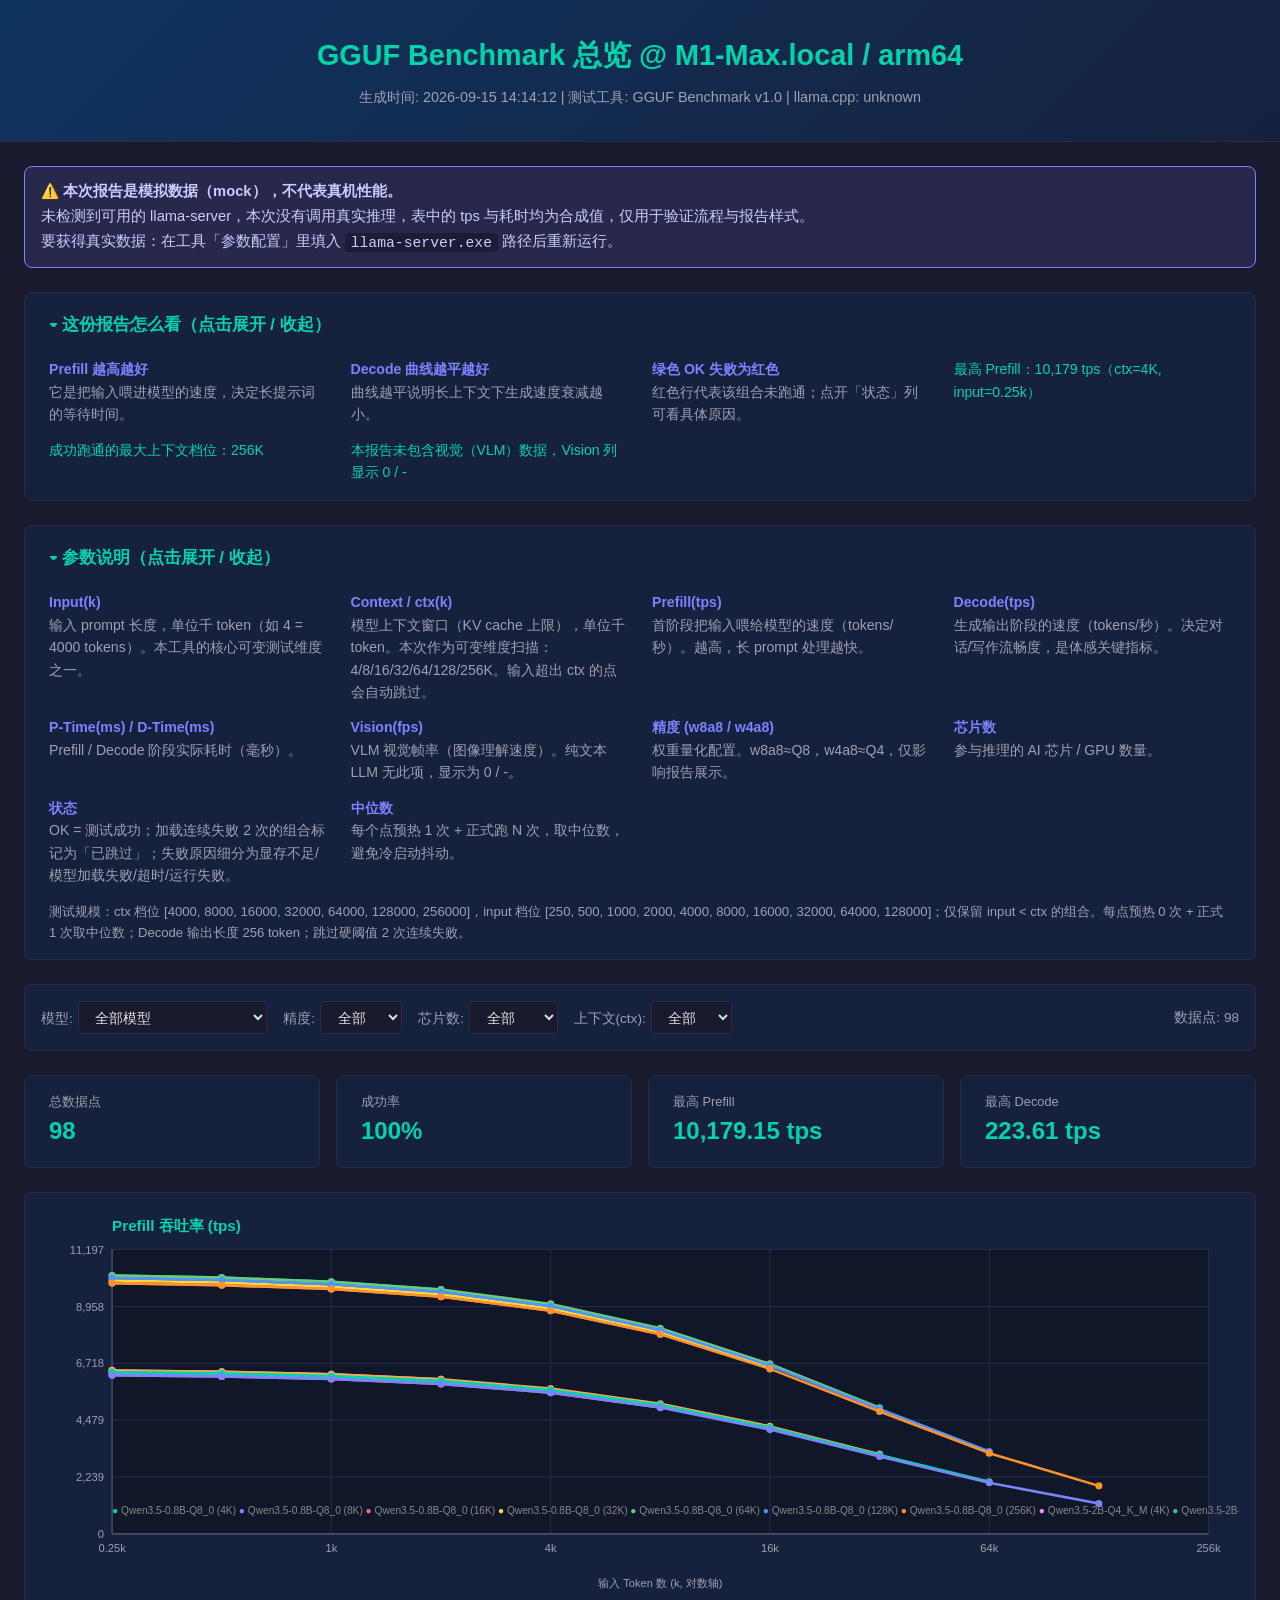
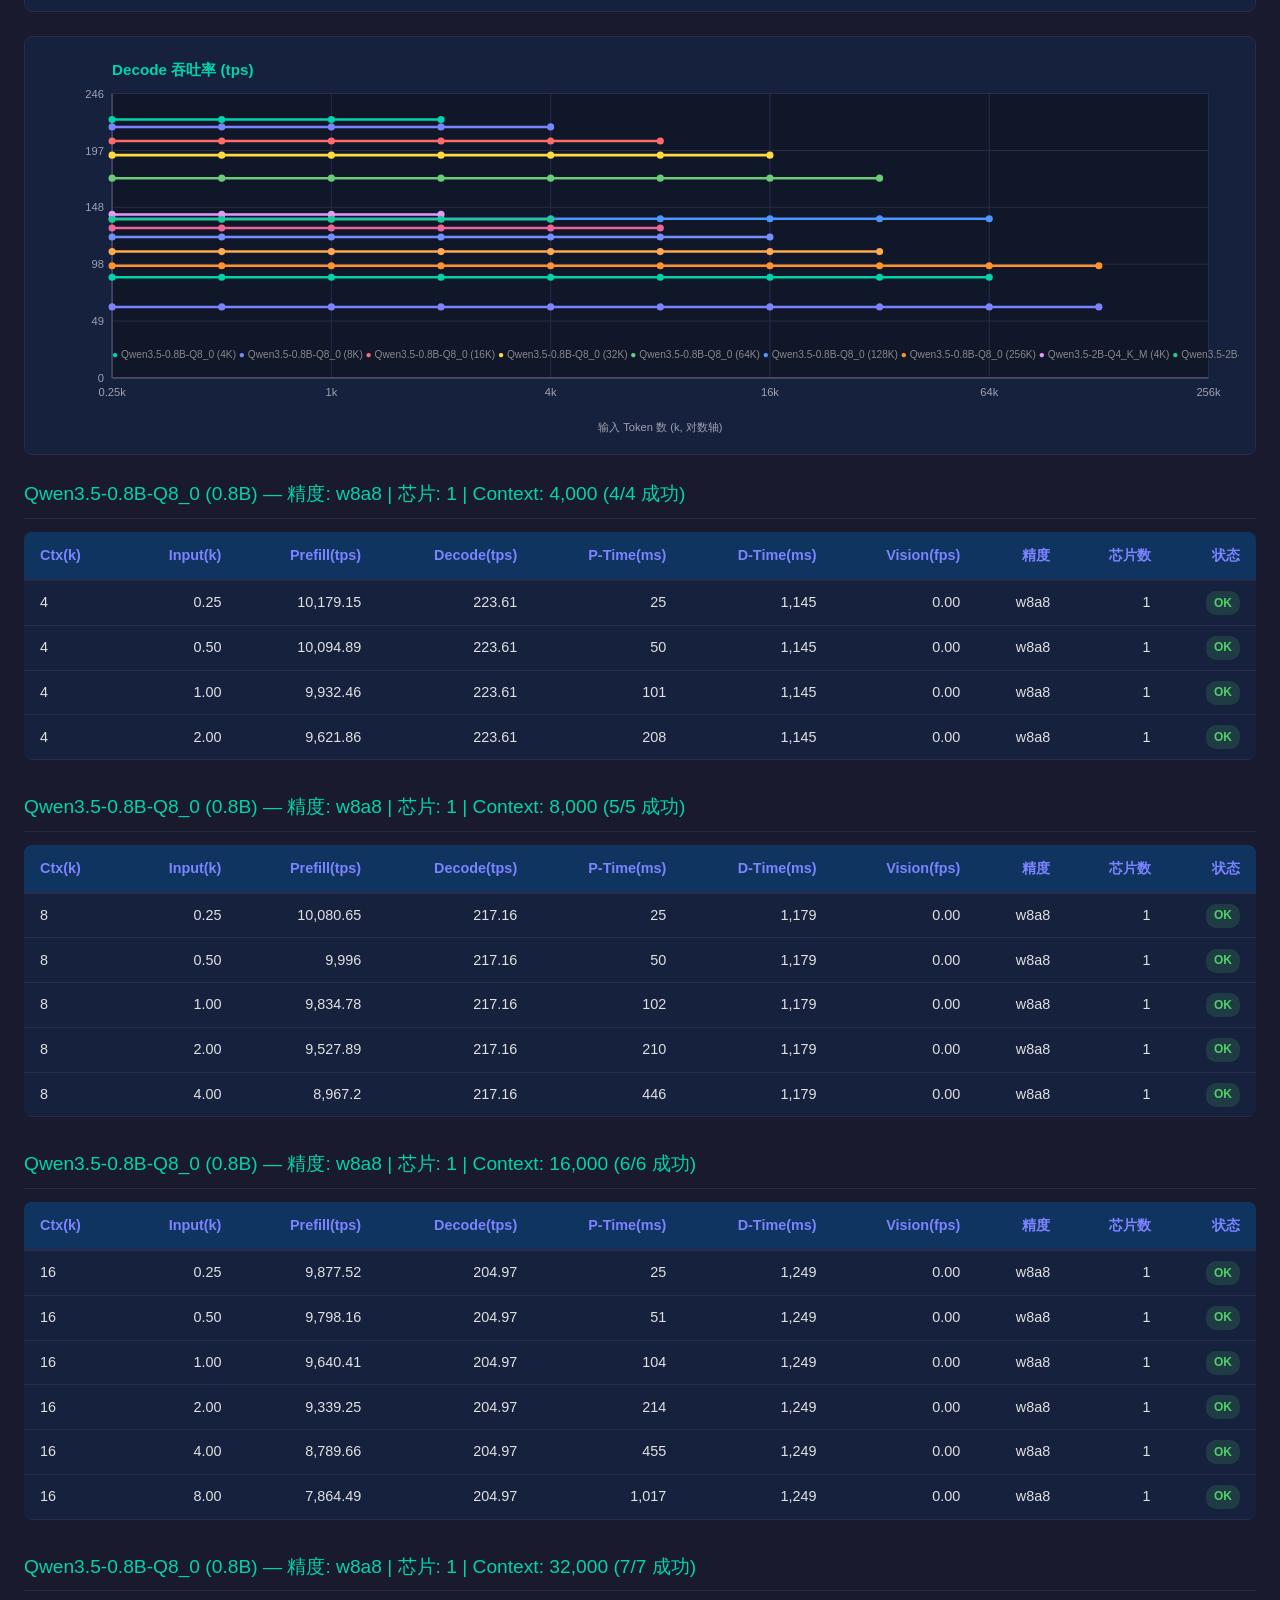
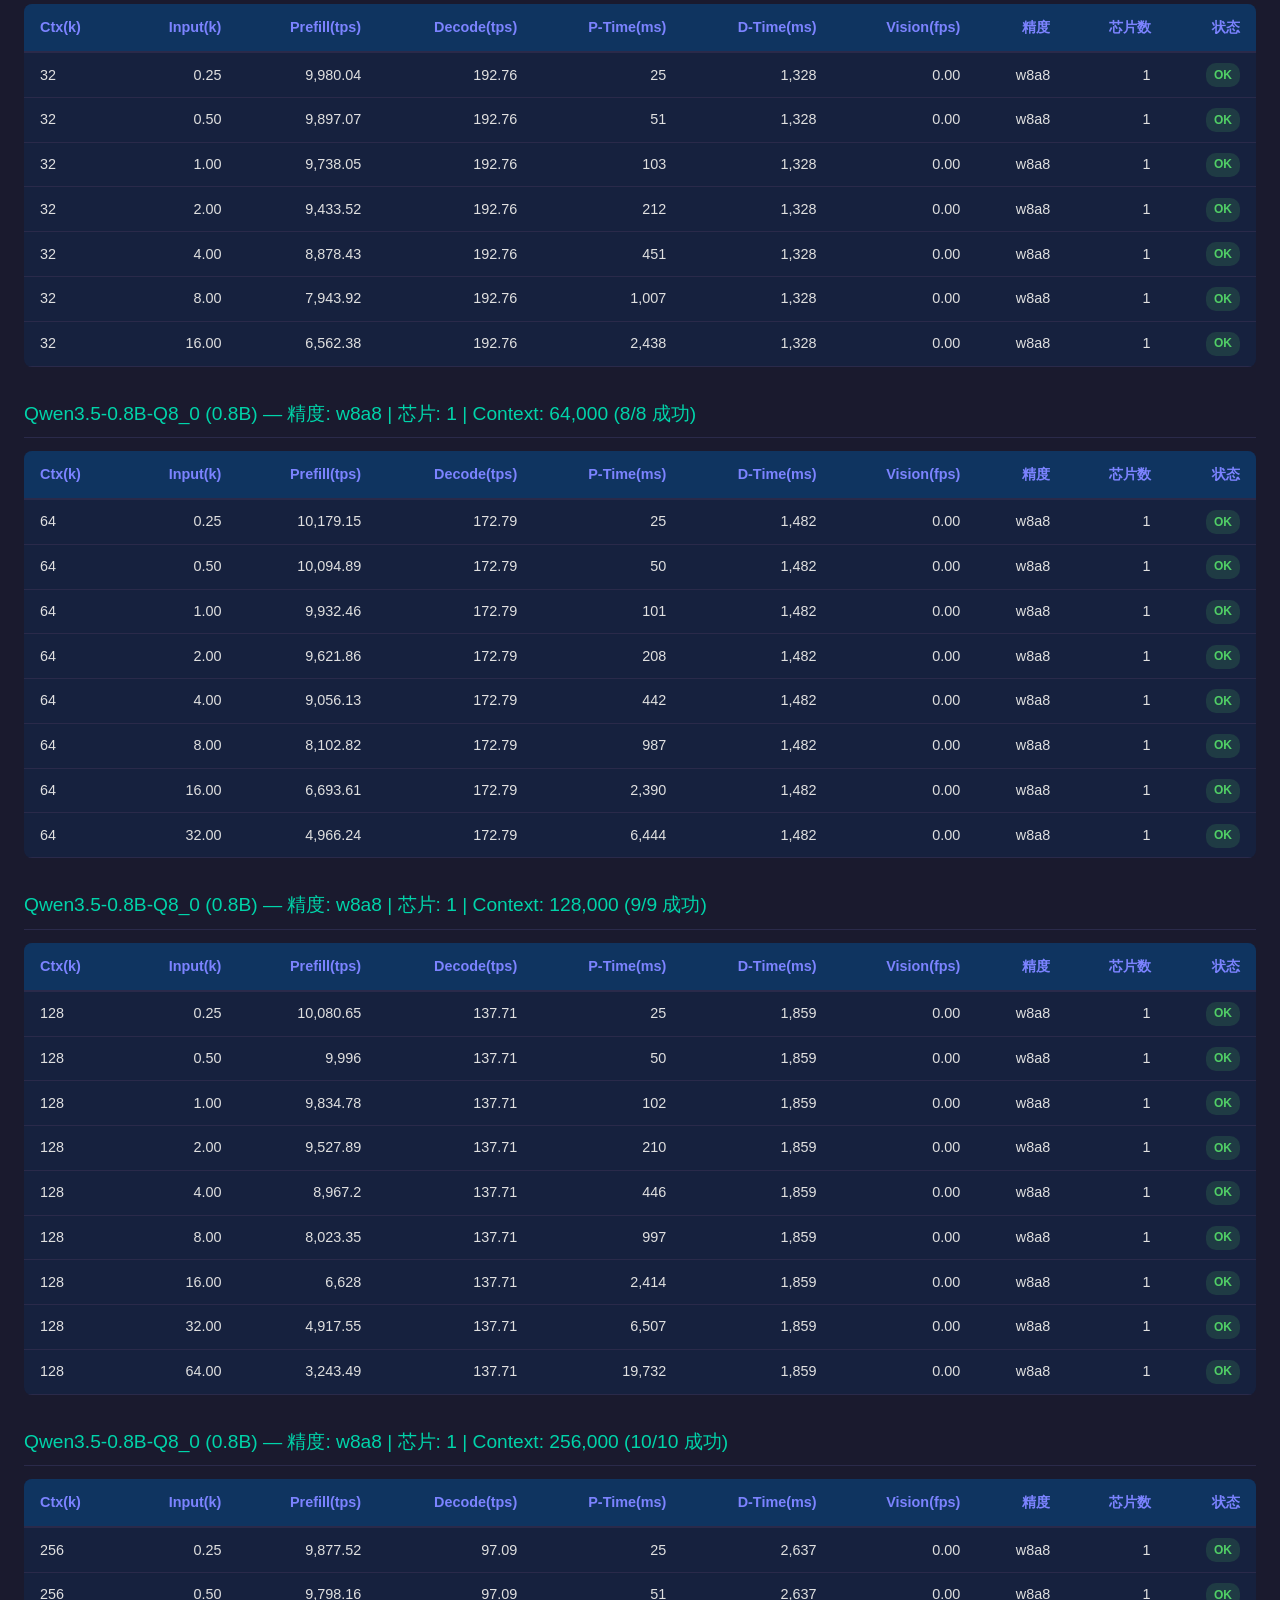
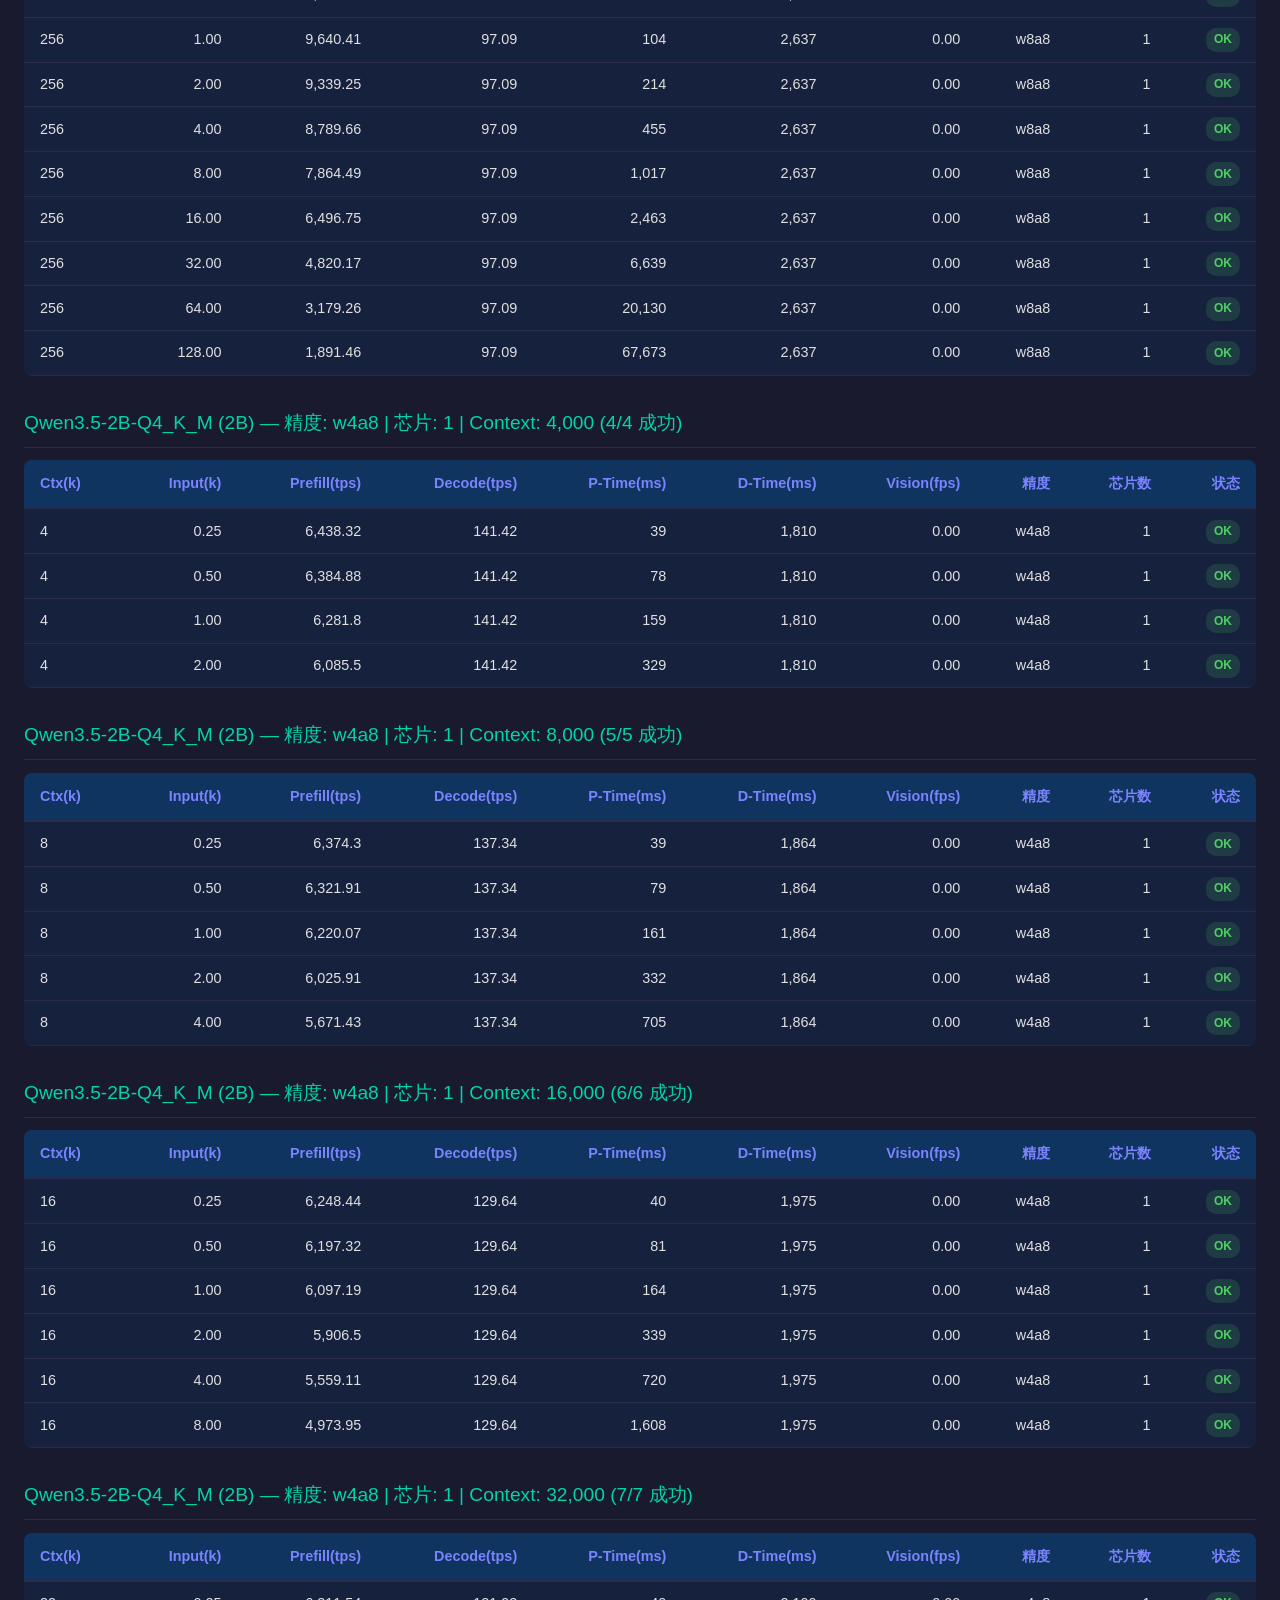
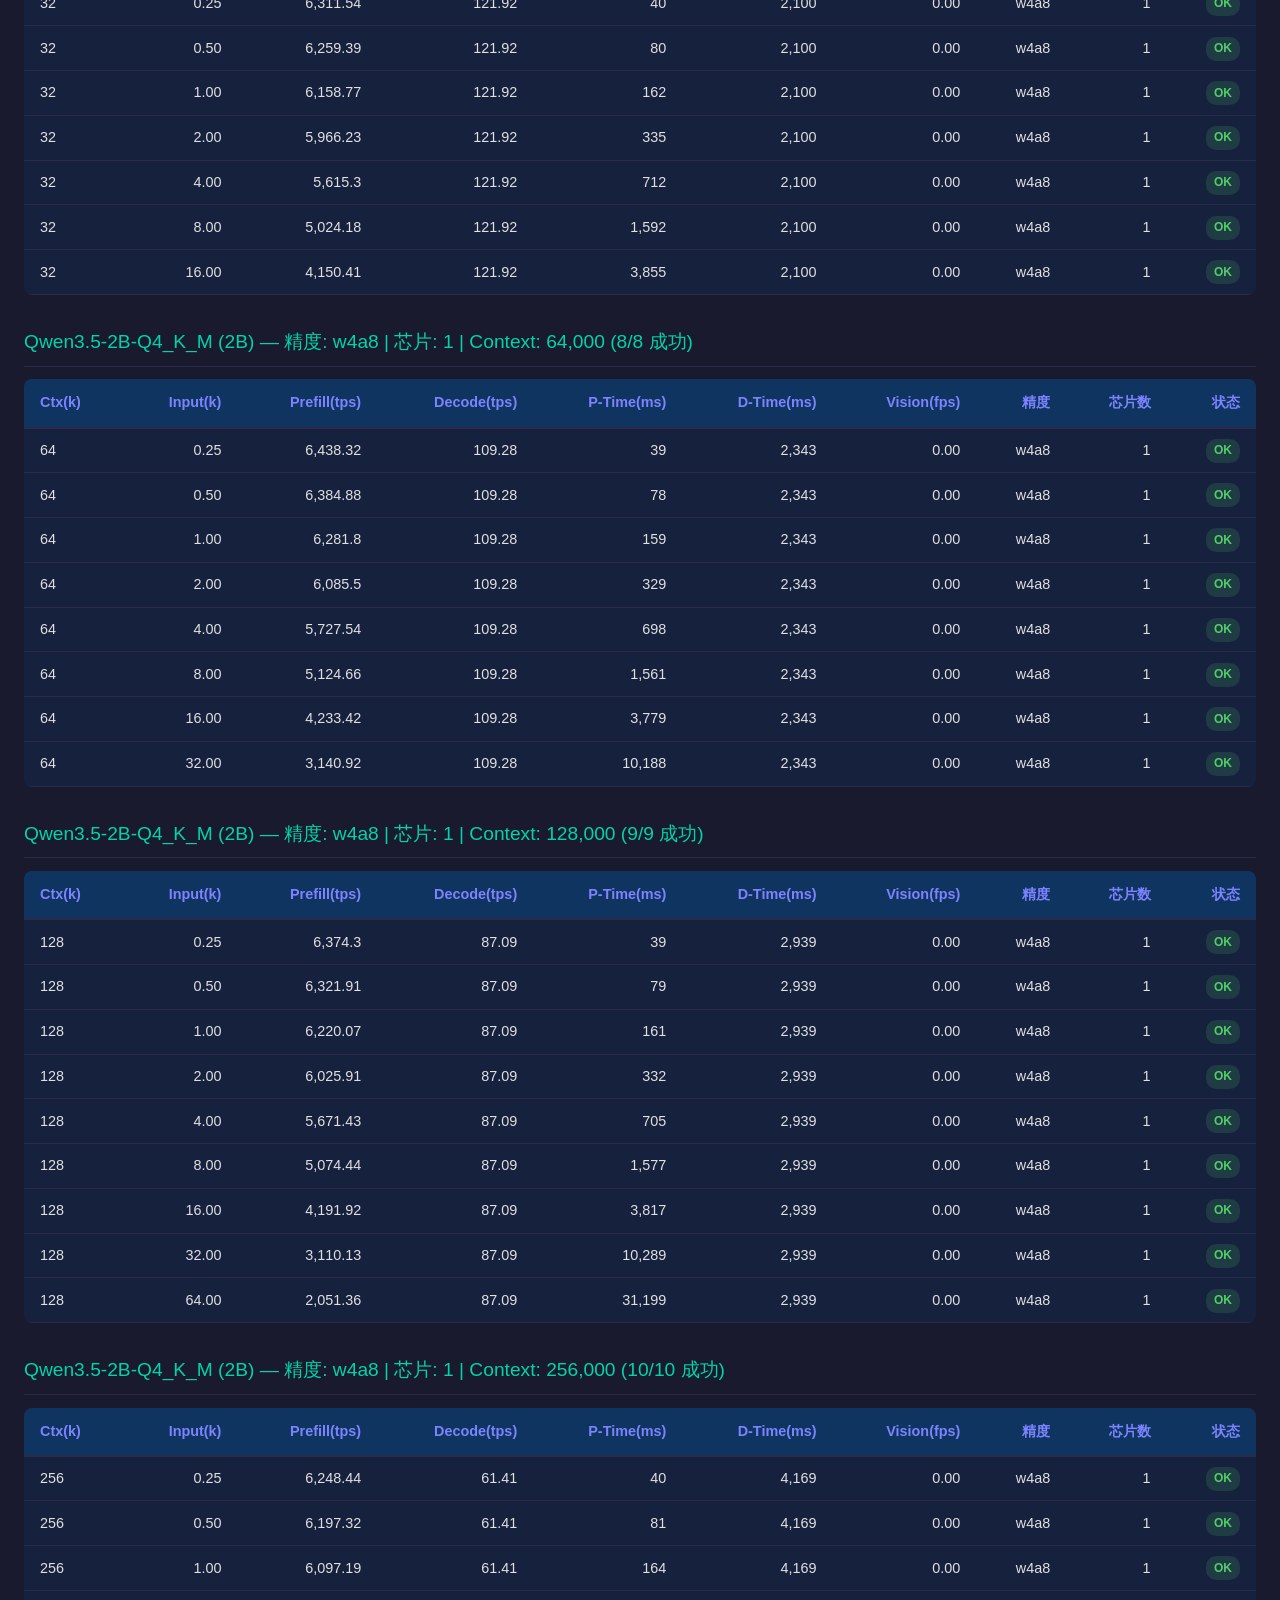
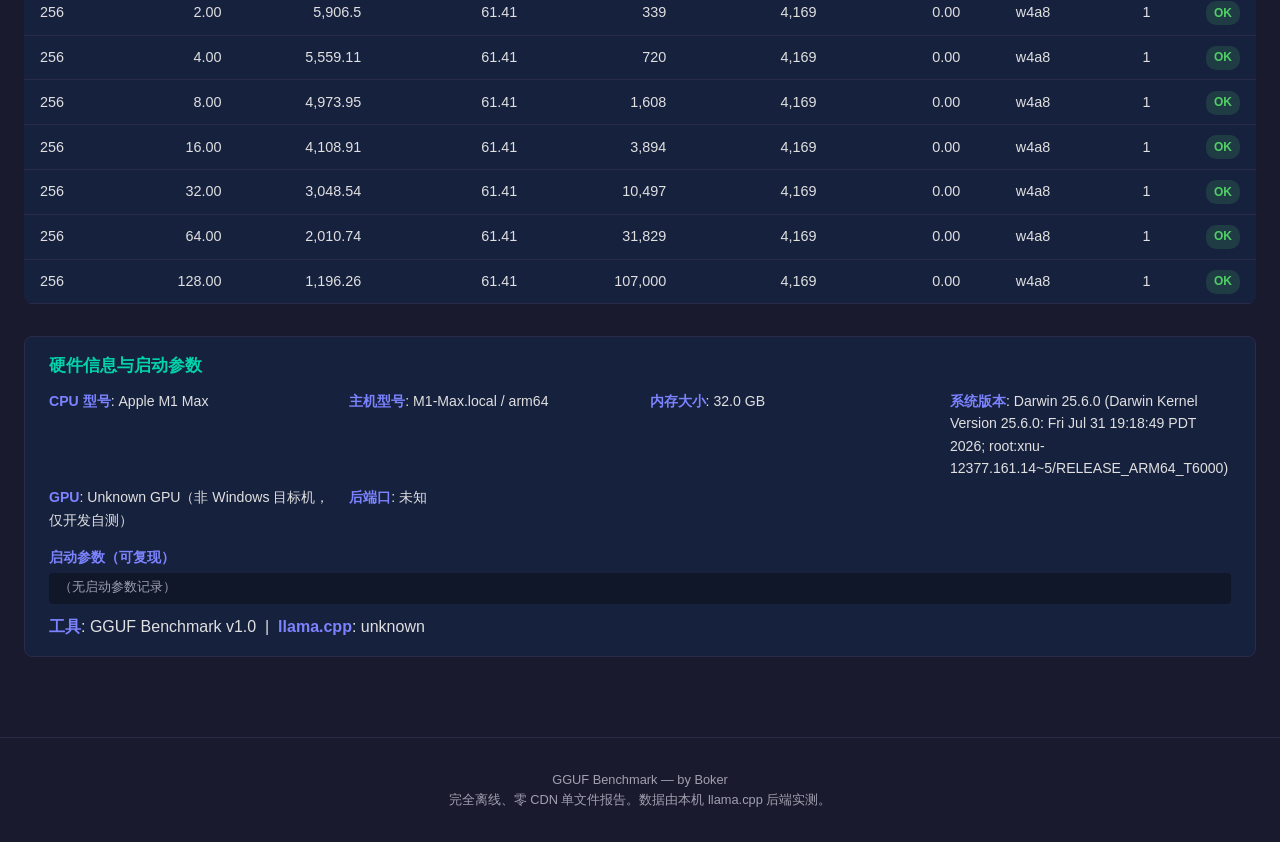
==== commit 120221c7: "feat(v1.1.0): 零基础用户友好化改造 + 去品牌化 + 署名 Boker ## 去品牌化（按用户要求） - 全项目移除 Minisforum / Strix Halo / Ryzen AI" ====
--- a/docs/demo/overview.html
+++ b/docs/demo/overview.html
@@ -119,6 +119,14 @@
   color: var(--red); padding: 0.75rem 1rem; border-radius: 8px;
   margin-bottom: 1.5rem; font-size: 0.9rem;
 }
+.mock-banner {
+  background: rgba(124, 131, 255, 0.14); border: 1px solid var(--accent2);
+  color: #c9cdff; padding: 0.75rem 1rem; border-radius: 8px;
+  margin-bottom: 1.5rem; font-size: 0.92rem; line-height: 1.7;
+}
+.mock-banner code {
+  background: rgba(0, 0, 0, 0.3); padding: 0.1rem 0.35rem; border-radius: 4px;
+}
 .hardware {
   background: var(--card-bg); border: 1px solid var(--border);
   border-radius: 8px; padding: 1rem 1.5rem; margin-bottom: 1.5rem;
@@ -142,7 +150,7 @@
   .controls { flex-direction: column; align-items: flex-start; }
   .summary { flex-direction: column; }
 }
-</style></head><body><div class="header"><h1>GGUF Benchmark 总览 @ M1-Max.local / arm64</h1><div class="subtitle">生成时间: 2026-09-14 23:14:28 | 测试工具: GGUF Benchmark v1.0 | llama.cpp: unknown</div></div><div class="container"><details class="intro" open><summary>参数说明（点击展开 / 收起）</summary><div class="intro-grid"><div class="intro-item"><b>Input(k)</b><br><span>输入 prompt 长度，单位千 token（如 4 = 4000 tokens）。本工具的核心可变测试维度之一。</span></div><div class="intro-item"><b>Context / ctx(k)</b><br><span>模型上下文窗口（KV cache 上限），单位千 token。本次作为可变维度扫描：4/8/16/32/64/128/256K。输入超出 ctx 的点会自动跳过。</span></div><div class="intro-item"><b>Prefill(tps)</b><br><span>首阶段把输入喂给模型的速度（tokens/秒）。越高，长 prompt 处理越快。</span></div><div class="intro-item"><b>Decode(tps)</b><br><span>生成输出阶段的速度（tokens/秒）。决定对话/写作流畅度，是体感关键指标。</span></div><div class="intro-item"><b>P-Time(ms) / D-Time(ms)</b><br><span>Prefill / Decode 阶段实际耗时（毫秒）。</span></div><div class="intro-item"><b>Vision(fps)</b><br><span>VLM 视觉帧率（图像理解速度）。纯文本 LLM 无此项，显示为 0 / -。</span></div><div class="intro-item"><b>精度 (w8a8 / w4a8)</b><br><span>权重量化配置。w8a8≈Q8，w4a8≈Q4，仅影响报告展示。</span></div><div class="intro-item"><b>芯片数</b><br><span>参与推理的 AI 芯片 / GPU 数量。</span></div><div class="intro-item"><b>状态</b><br><span>OK = 测试成功；加载连续失败 2 次的组合标记为「已跳过」；失败原因细分为显存不足/模型加载失败/超时/运行失败。</span></div><div class="intro-item"><b>中位数</b><br><span>每个点预热 1 次 + 正式跑 N 次，取中位数，避免冷启动抖动。</span></div></div><div class="intro-caption">测试规模：ctx 档位 [4000, 8000, 16000, 32000, 64000, 128000, 256000]，input 档位 [250, 500, 1000, 2000, 4000, 8000, 16000, 32000, 64000, 128000]；仅保留 input &lt; ctx 的组合。每点预热 0 次 + 正式 1 次取中位数；Decode 输出长度 256 token；跳过硬阈值 2 次连续失败。</div></details><div class="controls"><div><label>模型:</label><select id="modelFilter"><option value="all">全部模型</option></select></div><div><label>精度:</label><select id="precisionFilter"><option value="all">全部</option></select></div><div><label>芯片数:</label><select id="chipFilter"><option value="all">全部</option></select></div><div><label>上下文(ctx):</label><select id="ctxFilter"><option value="all">全部</option></select></div><div style="margin-left: auto; color: var(--text-secondary); font-size: 0.85rem;">数据点: <span id="pointCount">0</span></div></div><div class="summary" id="summaryCards"></div><div class="chart-container"><svg viewBox="0 0 1180 380" xmlns="http://www.w3.org/2000/svg" class="chart-svg" role="img" aria-label="Prefill 吞吐率 (tps)"><rect x="0" y="0" width="1180" height="380" fill="#16213e"/><rect x="70" y="40" width="1080" height="280" fill="#0f1729"/><line x1="70" y1="320.0" x2="1150" y2="320.0" stroke="#2a2a4a" stroke-width="1"/><text x="62" y="324.0" fill="#a0a0b0" font-size="11" text-anchor="end">0</text><line x1="70" y1="264.0" x2="1150" y2="264.0" stroke="#2a2a4a" stroke-width="1"/><text x="62" y="268.0" fill="#a0a0b0" font-size="11" text-anchor="end">2,239</text><line x1="70" y1="208.0" x2="1150" y2="208.0" stroke="#2a2a4a" stroke-width="1"/><text x="62" y="212.0" fill="#a0a0b0" font-size="11" text-anchor="end">4,479</text><line x1="70" y1="152.0" x2="1150" y2="152.0" stroke="#2a2a4a" stroke-width="1"/><text x="62" y="156.0" fill="#a0a0b0" font-size="11" text-anchor="end">6,718</text><line x1="70" y1="96.0" x2="1150" y2="96.0" stroke="#2a2a4a" stroke-width="1"/><text x="62" y="100.0" fill="#a0a0b0" font-size="11" text-anchor="end">8,958</text><line x1="70" y1="40.0" x2="1150" y2="40.0" stroke="#2a2a4a" stroke-width="1"/><text x="62" y="44.0" fill="#a0a0b0" font-size="11" text-anchor="end">11,197</text><line x1="70.0" y1="40" x2="70.0" y2="320" stroke="#2a2a4a" stroke-width="1"/><text x="70.0" y="338" fill="#a0a0b0" font-size="11" text-anchor="middle">0.25k</text><line x1="286.0" y1="40" x2="286.0" y2="320" stroke="#2a2a4a" stroke-width="1"/><text x="286.0" y="338" fill="#a0a0b0" font-size="11" text-anchor="middle">1k</text><line x1="502.0" y1="40" x2="502.0" y2="320" stroke="#2a2a4a" stroke-width="1"/><text x="502.0" y="338" fill="#a0a0b0" font-size="11" text-anchor="middle">4k</text><line x1="718.0" y1="40" x2="718.0" y2="320" stroke="#2a2a4a" stroke-width="1"/><text x="718.0" y="338" fill="#a0a0b0" font-size="11" text-anchor="middle">16k</text><line x1="934.0" y1="40" x2="934.0" y2="320" stroke="#2a2a4a" stroke-width="1"/><text x="934.0" y="338" fill="#a0a0b0" font-size="11" text-anchor="middle">64k</text><line x1="1150.0" y1="40" x2="1150.0" y2="320" stroke="#2a2a4a" stroke-width="1"/><text x="1150.0" y="338" fill="#a0a0b0" font-size="11" text-anchor="middle">256k</text><line x1="70" y1="40" x2="70" y2="320" stroke="#4a4a6a" stroke-width="1.5"/><line x1="70" y1="320" x2="1150" y2="320" stroke="#4a4a6a" stroke-width="1.5"/><text x="70" y="22" fill="#00d4aa" font-size="15" font-weight="600">Prefill 吞吐率 (tps)</text><text x="610" y="372" fill="#a0a0b0" font-size="11" text-anchor="middle">输入 Token 数 (k, 对数轴)</text><polyline class="series-line" data-series="Qwen3.5-0.8B-Q8_0|0.8B|w8a8|1|4000" points="70.0,65.5 178.0,67.6 286.0,71.6 394.0,79.4" fill="none" stroke="#00d4aa" stroke-width="2.5" stroke-linejoin="round" stroke-linecap="round"/><circle class="series-dot" data-series="Qwen3.5-0.8B-Q8_0|0.8B|w8a8|1|4000" data-x="70.0" data-y="65.5" data-val="10179.15" data-in="250" data-ctx="4000" data-model="Qwen3.5-0.8B-Q8_0" data-color="#00d4aa" cx="70.0" cy="65.5" r="3.5" fill="#00d4aa"><title>Qwen3.5-0.8B-Q8_0: 10,179.1 tps @ 0.25k</title></circle><circle class="series-dot" data-series="Qwen3.5-0.8B-Q8_0|0.8B|w8a8|1|4000" data-x="178.0" data-y="67.6" data-val="10094.89" data-in="500" data-ctx="4000" data-model="Qwen3.5-0.8B-Q8_0" data-color="#00d4aa" cx="178.0" cy="67.6" r="3.5" fill="#00d4aa"><title>Qwen3.5-0.8B-Q8_0: 10,094.9 tps @ 0.50k</title></circle><circle class="series-dot" data-series="Qwen3.5-0.8B-Q8_0|0.8B|w8a8|1|4000" data-x="286.0" data-y="71.6" data-val="9932.46" data-in="1000" data-ctx="4000" data-model="Qwen3.5-0.8B-Q8_0" data-color="#00d4aa" cx="286.0" cy="71.6" r="3.5" fill="#00d4aa"><title>Qwen3.5-0.8B-Q8_0: 9,932.5 tps @ 1.00k</title></circle><circle class="series-dot" data-series="Qwen3.5-0.8B-Q8_0|0.8B|w8a8|1|4000" data-x="394.0" data-y="79.4" data-val="9621.86" data-in="2000" data-ctx="4000" data-model="Qwen3.5-0.8B-Q8_0" data-color="#00d4aa" cx="394.0" cy="79.4" r="3.5" fill="#00d4aa"><title>Qwen3.5-0.8B-Q8_0: 9,621.9 tps @ 2.00k</title></circle><polyline class="series-line" data-series="Qwen3.5-0.8B-Q8_0|0.8B|w8a8|1|8000" points="70.0,67.9 178.0,70.0 286.0,74.1 394.0,81.7 502.0,95.8" fill="none" stroke="#7c83ff" stroke-width="2.5" stroke-linejoin="round" stroke-linecap="round"/><circle class="series-dot" data-series="Qwen3.5-0.8B-Q8_0|0.8B|w8a8|1|8000" data-x="70.0" data-y="67.9" data-val="10080.65" data-in="250" data-ctx="8000" data-model="Qwen3.5-0.8B-Q8_0" data-color="#7c83ff" cx="70.0" cy="67.9" r="3.5" fill="#7c83ff"><title>Qwen3.5-0.8B-Q8_0: 10,080.6 tps @ 0.25k</title></circle><circle class="series-dot" data-series="Qwen3.5-0.8B-Q8_0|0.8B|w8a8|1|8000" data-x="178.0" data-y="70.0" data-val="9996.00" data-in="500" data-ctx="8000" data-model="Qwen3.5-0.8B-Q8_0" data-color="#7c83ff" cx="178.0" cy="70.0" r="3.5" fill="#7c83ff"><title>Qwen3.5-0.8B-Q8_0: 9,996.0 tps @ 0.50k</title></circle><circle class="series-dot" data-series="Qwen3.5-0.8B-Q8_0|0.8B|w8a8|1|8000" data-x="286.0" data-y="74.1" data-val="9834.78" data-in="1000" data-ctx="8000" data-model="Qwen3.5-0.8B-Q8_0" data-color="#7c83ff" cx="286.0" cy="74.1" r="3.5" fill="#7c83ff"><title>Qwen3.5-0.8B-Q8_0: 9,834.8 tps @ 1.00k</title></circle><circle class="series-dot" data-series="Qwen3.5-0.8B-Q8_0|0.8B|w8a8|1|8000" data-x="394.0" data-y="81.7" data-val="9527.89" data-in="2000" data-ctx="8000" data-model="Qwen3.5-0.8B-Q8_0" data-color="#7c83ff" cx="394.0" cy="81.7" r="3.5" fill="#7c83ff"><title>Qwen3.5-0.8B-Q8_0: 9,527.9 tps @ 2.00k</title></circle><circle class="series-dot" data-series="Qwen3.5-0.8B-Q8_0|0.8B|w8a8|1|8000" data-x="502.0" data-y="95.8" data-val="8967.20" data-in="4000" data-ctx="8000" data-model="Qwen3.5-0.8B-Q8_0" data-color="#7c83ff" cx="502.0" cy="95.8" r="3.5" fill="#7c83ff"><title>Qwen3.5-0.8B-Q8_0: 8,967.2 tps @ 4.00k</title></circle><polyline class="series-line" data-series="Qwen3.5-0.8B-Q8_0|0.8B|w8a8|1|16000" points="70.0,73.0 178.0,75.0 286.0,78.9 394.0,86.5 502.0,100.2 610.0,123.3" fill="none" stroke="#ff6b6b" stroke-width="2.5" stroke-linejoin="round" stroke-linecap="round"/><circle class="series-dot" data-series="Qwen3.5-0.8B-Q8_0|0.8B|w8a8|1|16000" data-x="70.0" data-y="73.0" data-val="9877.52" data-in="250" data-ctx="16000" data-model="Qwen3.5-0.8B-Q8_0" data-color="#ff6b6b" cx="70.0" cy="73.0" r="3.5" fill="#ff6b6b"><title>Qwen3.5-0.8B-Q8_0: 9,877.5 tps @ 0.25k</title></circle><circle class="series-dot" data-series="Qwen3.5-0.8B-Q8_0|0.8B|w8a8|1|16000" data-x="178.0" data-y="75.0" data-val="9798.16" data-in="500" data-ctx="16000" data-model="Qwen3.5-0.8B-Q8_0" data-color="#ff6b6b" cx="178.0" cy="75.0" r="3.5" fill="#ff6b6b"><title>Qwen3.5-0.8B-Q8_0: 9,798.2 tps @ 0.50k</title></circle><circle class="series-dot" data-series="Qwen3.5-0.8B-Q8_0|0.8B|w8a8|1|16000" data-x="286.0" data-y="78.9" data-val="9640.41" data-in="1000" data-ctx="16000" data-model="Qwen3.5-0.8B-Q8_0" data-color="#ff6b6b" cx="286.0" cy="78.9" r="3.5" fill="#ff6b6b"><title>Qwen3.5-0.8B-Q8_0: 9,640.4 tps @ 1.00k</title></circle><circle class="series-dot" data-series="Qwen3.5-0.8B-Q8_0|0.8B|w8a8|1|16000" data-x="394.0" data-y="86.5" data-val="9339.25" data-in="2000" data-ctx="16000" data-model="Qwen3.5-0.8B-Q8_0" data-color="#ff6b6b" cx="394.0" cy="86.5" r="3.5" fill="#ff6b6b"><title>Qwen3.5-0.8B-Q8_0: 9,339.2 tps @ 2.00k</title></circle><circle class="series-dot" data-series="Qwen3.5-0.8B-Q8_0|0.8B|w8a8|1|16000" data-x="502.0" data-y="100.2" data-val="8789.66" data-in="4000" data-ctx="16000" data-model="Qwen3.5-0.8B-Q8_0" data-color="#ff6b6b" cx="502.0" cy="100.2" r="3.5" fill="#ff6b6b"><title>Qwen3.5-0.8B-Q8_0: 8,789.7 tps @ 4.00k</title></circle><circle class="series-dot" data-series="Qwen3.5-0.8B-Q8_0|0.8B|w8a8|1|16000" data-x="610.0" data-y="123.3" data-val="7864.49" data-in="8000" data-ctx="16000" data-model="Qwen3.5-0.8B-Q8_0" data-color="#ff6b6b" cx="610.0" cy="123.3" r="3.5" fill="#ff6b6b"><title>Qwen3.5-0.8B-Q8_0: 7,864.5 tps @ 8.00k</title></circle><polyline class="series-line" data-series="Qwen3.5-0.8B-Q8_0|0.8B|w8a8|1|32000" points="70.0,70.4 178.0,72.5 286.0,76.5 394.0,84.1 502.0,98.0 610.0,121.4 718.0,155.9" fill="none" stroke="#ffd93d" stroke-width="2.5" stroke-linejoin="round" stroke-linecap="round"/><circle class="series-dot" data-series="Qwen3.5-0.8B-Q8_0|0.8B|w8a8|1|32000" data-x="70.0" data-y="70.4" data-val="9980.04" data-in="250" data-ctx="32000" data-model="Qwen3.5-0.8B-Q8_0" data-color="#ffd93d" cx="70.0" cy="70.4" r="3.5" fill="#ffd93d"><title>Qwen3.5-0.8B-Q8_0: 9,980.0 tps @ 0.25k</title></circle><circle class="series-dot" data-series="Qwen3.5-0.8B-Q8_0|0.8B|w8a8|1|32000" data-x="178.0" data-y="72.5" data-val="9897.07" data-in="500" data-ctx="32000" data-model="Qwen3.5-0.8B-Q8_0" data-color="#ffd93d" cx="178.0" cy="72.5" r="3.5" fill="#ffd93d"><title>Qwen3.5-0.8B-Q8_0: 9,897.1 tps @ 0.50k</title></circle><circle class="series-dot" data-series="Qwen3.5-0.8B-Q8_0|0.8B|w8a8|1|32000" data-x="286.0" data-y="76.5" data-val="9738.05" data-in="1000" data-ctx="32000" data-model="Qwen3.5-0.8B-Q8_0" data-color="#ffd93d" cx="286.0" cy="76.5" r="3.5" fill="#ffd93d"><title>Qwen3.5-0.8B-Q8_0: 9,738.0 tps @ 1.00k</title></circle><circle class="series-dot" data-series="Qwen3.5-0.8B-Q8_0|0.8B|w8a8|1|32000" data-x="394.0" data-y="84.1" data-val="9433.52" data-in="2000" data-ctx="32000" data-model="Qwen3.5-0.8B-Q8_0" data-color="#ffd93d" cx="394.0" cy="84.1" r="3.5" fill="#ffd93d"><title>Qwen3.5-0.8B-Q8_0: 9,433.5 tps @ 2.00k</title></circle><circle class="series-dot" data-series="Qwen3.5-0.8B-Q8_0|0.8B|w8a8|1|32000" data-x="502.0" data-y="98.0" data-val="8878.43" data-in="4000" data-ctx="32000" data-model="Qwen3.5-0.8B-Q8_0" data-color="#ffd93d" cx="502.0" cy="98.0" r="3.5" fill="#ffd93d"><title>Qwen3.5-0.8B-Q8_0: 8,878.4 tps @ 4.00k</title></circle><circle class="series-dot" data-series="Qwen3.5-0.8B-Q8_0|0.8B|w8a8|1|32000" data-x="610.0" data-y="121.4" data-val="7943.92" data-in="8000" data-ctx="32000" data-model="Qwen3.5-0.8B-Q8_0" data-color="#ffd93d" cx="610.0" cy="121.4" r="3.5" fill="#ffd93d"><title>Qwen3.5-0.8B-Q8_0: 7,943.9 tps @ 8.00k</title></circle><circle class="series-dot" data-series="Qwen3.5-0.8B-Q8_0|0.8B|w8a8|1|32000" data-x="718.0" data-y="155.9" data-val="6562.38" data-in="16000" data-ctx="32000" data-model="Qwen3.5-0.8B-Q8_0" data-color="#ffd93d" cx="718.0" cy="155.9" r="3.5" fill="#ffd93d"><title>Qwen3.5-0.8B-Q8_0: 6,562.4 tps @ 16.00k</title></circle><polyline class="series-line" data-series="Qwen3.5-0.8B-Q8_0|0.8B|w8a8|1|64000" points="70.0,65.5 178.0,67.6 286.0,71.6 394.0,79.4 502.0,93.5 610.0,117.4 718.0,152.6 826.0,195.8" fill="none" stroke="#6bcb77" stroke-width="2.5" stroke-linejoin="round" stroke-linecap="round"/><circle class="series-dot" data-series="Qwen3.5-0.8B-Q8_0|0.8B|w8a8|1|64000" data-x="70.0" data-y="65.5" data-val="10179.15" data-in="250" data-ctx="64000" data-model="Qwen3.5-0.8B-Q8_0" data-color="#6bcb77" cx="70.0" cy="65.5" r="3.5" fill="#6bcb77"><title>Qwen3.5-0.8B-Q8_0: 10,179.1 tps @ 0.25k</title></circle><circle class="series-dot" data-series="Qwen3.5-0.8B-Q8_0|0.8B|w8a8|1|64000" data-x="178.0" data-y="67.6" data-val="10094.89" data-in="500" data-ctx="64000" data-model="Qwen3.5-0.8B-Q8_0" data-color="#6bcb77" cx="178.0" cy="67.6" r="3.5" fill="#6bcb77"><title>Qwen3.5-0.8B-Q8_0: 10,094.9 tps @ 0.50k</title></circle><circle class="series-dot" data-series="Qwen3.5-0.8B-Q8_0|0.8B|w8a8|1|64000" data-x="286.0" data-y="71.6" data-val="9932.46" data-in="1000" data-ctx="64000" data-model="Qwen3.5-0.8B-Q8_0" data-color="#6bcb77" cx="286.0" cy="71.6" r="3.5" fill="#6bcb77"><title>Qwen3.5-0.8B-Q8_0: 9,932.5 tps @ 1.00k</title></circle><circle class="series-dot" data-series="Qwen3.5-0.8B-Q8_0|0.8B|w8a8|1|64000" data-x="394.0" data-y="79.4" data-val="9621.86" data-in="2000" data-ctx="64000" data-model="Qwen3.5-0.8B-Q8_0" data-color="#6bcb77" cx="394.0" cy="79.4" r="3.5" fill="#6bcb77"><title>Qwen3.5-0.8B-Q8_0: 9,621.9 tps @ 2.00k</title></circle><circle class="series-dot" data-series="Qwen3.5-0.8B-Q8_0|0.8B|w8a8|1|64000" data-x="502.0" data-y="93.5" data-val="9056.13" data-in="4000" data-ctx="64000" data-model="Qwen3.5-0.8B-Q8_0" data-color="#6bcb77" cx="502.0" cy="93.5" r="3.5" fill="#6bcb77"><title>Qwen3.5-0.8B-Q8_0: 9,056.1 tps @ 4.00k</title></circle><circle class="series-dot" data-series="Qwen3.5-0.8B-Q8_0|0.8B|w8a8|1|64000" data-x="610.0" data-y="117.4" data-val="8102.82" data-in="8000" data-ctx="64000" data-model="Qwen3.5-0.8B-Q8_0" data-color="#6bcb77" cx="610.0" cy="117.4" r="3.5" fill="#6bcb77"><title>Qwen3.5-0.8B-Q8_0: 8,102.8 tps @ 8.00k</title></circle><circle class="series-dot" data-series="Qwen3.5-0.8B-Q8_0|0.8B|w8a8|1|64000" data-x="718.0" data-y="152.6" data-val="6693.61" data-in="16000" data-ctx="64000" data-model="Qwen3.5-0.8B-Q8_0" data-color="#6bcb77" cx="718.0" cy="152.6" r="3.5" fill="#6bcb77"><title>Qwen3.5-0.8B-Q8_0: 6,693.6 tps @ 16.00k</title></circle><circle class="series-dot" data-series="Qwen3.5-0.8B-Q8_0|0.8B|w8a8|1|64000" data-x="826.0" data-y="195.8" data-val="4966.24" data-in="32000" data-ctx="64000" data-model="Qwen3.5-0.8B-Q8_0" data-color="#6bcb77" cx="826.0" cy="195.8" r="3.5" fill="#6bcb77"><title>Qwen3.5-0.8B-Q8_0: 4,966.2 tps @ 32.00k</title></circle><polyline class="series-line" data-series="Qwen3.5-0.8B-Q8_0|0.8B|w8a8|1|128000" points="70.0,67.9 178.0,70.0 286.0,74.1 394.0,81.7 502.0,95.8 610.0,119.4 718.0,154.3 826.0,197.0 934.0,238.9" fill="none" stroke="#4d96ff" stroke-width="2.5" stroke-linejoin="round" stroke-linecap="round"/><circle class="series-dot" data-series="Qwen3.5-0.8B-Q8_0|0.8B|w8a8|1|128000" data-x="70.0" data-y="67.9" data-val="10080.65" data-in="250" data-ctx="128000" data-model="Qwen3.5-0.8B-Q8_0" data-color="#4d96ff" cx="70.0" cy="67.9" r="3.5" fill="#4d96ff"><title>Qwen3.5-0.8B-Q8_0: 10,080.6 tps @ 0.25k</title></circle><circle class="series-dot" data-series="Qwen3.5-0.8B-Q8_0|0.8B|w8a8|1|128000" data-x="178.0" data-y="70.0" data-val="9996.00" data-in="500" data-ctx="128000" data-model="Qwen3.5-0.8B-Q8_0" data-color="#4d96ff" cx="178.0" cy="70.0" r="3.5" fill="#4d96ff"><title>Qwen3.5-0.8B-Q8_0: 9,996.0 tps @ 0.50k</title></circle><circle class="series-dot" data-series="Qwen3.5-0.8B-Q8_0|0.8B|w8a8|1|128000" data-x="286.0" data-y="74.1" data-val="9834.78" data-in="1000" data-ctx="128000" data-model="Qwen3.5-0.8B-Q8_0" data-color="#4d96ff" cx="286.0" cy="74.1" r="3.5" fill="#4d96ff"><title>Qwen3.5-0.8B-Q8_0: 9,834.8 tps @ 1.00k</title></circle><circle class="series-dot" data-series="Qwen3.5-0.8B-Q8_0|0.8B|w8a8|1|128000" data-x="394.0" data-y="81.7" data-val="9527.89" data-in="2000" data-ctx="128000" data-model="Qwen3.5-0.8B-Q8_0" data-color="#4d96ff" cx="394.0" cy="81.7" r="3.5" fill="#4d96ff"><title>Qwen3.5-0.8B-Q8_0: 9,527.9 tps @ 2.00k</title></circle><circle class="series-dot" data-series="Qwen3.5-0.8B-Q8_0|0.8B|w8a8|1|128000" data-x="502.0" data-y="95.8" data-val="8967.20" data-in="4000" data-ctx="128000" data-model="Qwen3.5-0.8B-Q8_0" data-color="#4d96ff" cx="502.0" cy="95.8" r="3.5" fill="#4d96ff"><title>Qwen3.5-0.8B-Q8_0: 8,967.2 tps @ 4.00k</title></circle><circle class="series-dot" data-series="Qwen3.5-0.8B-Q8_0|0.8B|w8a8|1|128000" data-x="610.0" data-y="119.4" data-val="8023.35" data-in="8000" data-ctx="128000" data-model="Qwen3.5-0.8B-Q8_0" data-color="#4d96ff" cx="610.0" cy="119.4" r="3.5" fill="#4d96ff"><title>Qwen3.5-0.8B-Q8_0: 8,023.4 tps @ 8.00k</title></circle><circle class="series-dot" data-series="Qwen3.5-0.8B-Q8_0|0.8B|w8a8|1|128000" data-x="718.0" data-y="154.3" data-val="6628.00" data-in="16000" data-ctx="128000" data-model="Qwen3.5-0.8B-Q8_0" data-color="#4d96ff" cx="718.0" cy="154.3" r="3.5" fill="#4d96ff"><title>Qwen3.5-0.8B-Q8_0: 6,628.0 tps @ 16.00k</title></circle><circle class="series-dot" data-series="Qwen3.5-0.8B-Q8_0|0.8B|w8a8|1|128000" data-x="826.0" data-y="197.0" data-val="4917.55" data-in="32000" data-ctx="128000" data-model="Qwen3.5-0.8B-Q8_0" data-color="#4d96ff" cx="826.0" cy="197.0" r="3.5" fill="#4d96ff"><title>Qwen3.5-0.8B-Q8_0: 4,917.6 tps @ 32.00k</title></circle><circle class="series-dot" data-series="Qwen3.5-0.8B-Q8_0|0.8B|w8a8|1|128000" data-x="934.0" data-y="238.9" data-val="3243.49" data-in="64000" data-ctx="128000" data-model="Qwen3.5-0.8B-Q8_0" data-color="#4d96ff" cx="934.0" cy="238.9" r="3.5" fill="#4d96ff"><title>Qwen3.5-0.8B-Q8_0: 3,243.5 tps @ 64.00k</title></circle><polyline class="series-line" data-series="Qwen3.5-0.8B-Q8_0|0.8B|w8a8|1|256000" points="70.0,73.0 178.0,75.0 286.0,78.9 394.0,86.5 502.0,100.2 610.0,123.3 718.0,157.5 826.0,199.5 934.0,240.5 1042.0,272.7" fill="none" stroke="#ff922b" stroke-width="2.5" stroke-linejoin="round" stroke-linecap="round"/><circle class="series-dot" data-series="Qwen3.5-0.8B-Q8_0|0.8B|w8a8|1|256000" data-x="70.0" data-y="73.0" data-val="9877.52" data-in="250" data-ctx="256000" data-model="Qwen3.5-0.8B-Q8_0" data-color="#ff922b" cx="70.0" cy="73.0" r="3.5" fill="#ff922b"><title>Qwen3.5-0.8B-Q8_0: 9,877.5 tps @ 0.25k</title></circle><circle class="series-dot" data-series="Qwen3.5-0.8B-Q8_0|0.8B|w8a8|1|256000" data-x="178.0" data-y="75.0" data-val="9798.16" data-in="500" data-ctx="256000" data-model="Qwen3.5-0.8B-Q8_0" data-color="#ff922b" cx="178.0" cy="75.0" r="3.5" fill="#ff922b"><title>Qwen3.5-0.8B-Q8_0: 9,798.2 tps @ 0.50k</title></circle><circle class="series-dot" data-series="Qwen3.5-0.8B-Q8_0|0.8B|w8a8|1|256000" data-x="286.0" data-y="78.9" data-val="9640.41" data-in="1000" data-ctx="256000" data-model="Qwen3.5-0.8B-Q8_0" data-color="#ff922b" cx="286.0" cy="78.9" r="3.5" fill="#ff922b"><title>Qwen3.5-0.8B-Q8_0: 9,640.4 tps @ 1.00k</title></circle><circle class="series-dot" data-series="Qwen3.5-0.8B-Q8_0|0.8B|w8a8|1|256000" data-x="394.0" data-y="86.5" data-val="9339.25" data-in="2000" data-ctx="256000" data-model="Qwen3.5-0.8B-Q8_0" data-color="#ff922b" cx="394.0" cy="86.5" r="3.5" fill="#ff922b"><title>Qwen3.5-0.8B-Q8_0: 9,339.2 tps @ 2.00k</title></circle><circle class="series-dot" data-series="Qwen3.5-0.8B-Q8_0|0.8B|w8a8|1|256000" data-x="502.0" data-y="100.2" data-val="8789.66" data-in="4000" data-ctx="256000" data-model="Qwen3.5-0.8B-Q8_0" data-color="#ff922b" cx="502.0" cy="100.2" r="3.5" fill="#ff922b"><title>Qwen3.5-0.8B-Q8_0: 8,789.7 tps @ 4.00k</title></circle><circle class="series-dot" data-series="Qwen3.5-0.8B-Q8_0|0.8B|w8a8|1|256000" data-x="610.0" data-y="123.3" data-val="7864.49" data-in="8000" data-ctx="256000" data-model="Qwen3.5-0.8B-Q8_0" data-color="#ff922b" cx="610.0" cy="123.3" r="3.5" fill="#ff922b"><title>Qwen3.5-0.8B-Q8_0: 7,864.5 tps @ 8.00k</title></circle><circle class="series-dot" data-series="Qwen3.5-0.8B-Q8_0|0.8B|w8a8|1|256000" data-x="718.0" data-y="157.5" data-val="6496.75" data-in="16000" data-ctx="256000" data-model="Qwen3.5-0.8B-Q8_0" data-color="#ff922b" cx="718.0" cy="157.5" r="3.5" fill="#ff922b"><title>Qwen3.5-0.8B-Q8_0: 6,496.8 tps @ 16.00k</title></circle><circle class="series-dot" data-series="Qwen3.5-0.8B-Q8_0|0.8B|w8a8|1|256000" data-x="826.0" data-y="199.5" data-val="4820.17" data-in="32000" data-ctx="256000" data-model="Qwen3.5-0.8B-Q8_0" data-color="#ff922b" cx="826.0" cy="199.5" r="3.5" fill="#ff922b"><title>Qwen3.5-0.8B-Q8_0: 4,820.2 tps @ 32.00k</title></circle><circle class="series-dot" data-series="Qwen3.5-0.8B-Q8_0|0.8B|w8a8|1|256000" data-x="934.0" data-y="240.5" data-val="3179.26" data-in="64000" data-ctx="256000" data-model="Qwen3.5-0.8B-Q8_0" data-color="#ff922b" cx="934.0" cy="240.5" r="3.5" fill="#ff922b"><title>Qwen3.5-0.8B-Q8_0: 3,179.3 tps @ 64.00k</title></circle><circle class="series-dot" data-series="Qwen3.5-0.8B-Q8_0|0.8B|w8a8|1|256000" data-x="1042.0" data-y="272.7" data-val="1891.46" data-in="128000" data-ctx="256000" data-model="Qwen3.5-0.8B-Q8_0" data-color="#ff922b" cx="1042.0" cy="272.7" r="3.5" fill="#ff922b"><title>Qwen3.5-0.8B-Q8_0: 1,891.5 tps @ 128.00k</title></circle><polyline class="series-line" data-series="Qwen3.5-2B-Q4_K_M|2B|w4a8|1|4000" points="70.0,159.0 178.0,160.3 286.0,162.9 394.0,167.8" fill="none" stroke="#e599f7" stroke-width="2.5" stroke-linejoin="round" stroke-linecap="round"/><circle class="series-dot" data-series="Qwen3.5-2B-Q4_K_M|2B|w4a8|1|4000" data-x="70.0" data-y="159.0" data-val="6438.32" data-in="250" data-ctx="4000" data-model="Qwen3.5-2B-Q4_K_M" data-color="#e599f7" cx="70.0" cy="159.0" r="3.5" fill="#e599f7"><title>Qwen3.5-2B-Q4_K_M: 6,438.3 tps @ 0.25k</title></circle><circle class="series-dot" data-series="Qwen3.5-2B-Q4_K_M|2B|w4a8|1|4000" data-x="178.0" data-y="160.3" data-val="6384.88" data-in="500" data-ctx="4000" data-model="Qwen3.5-2B-Q4_K_M" data-color="#e599f7" cx="178.0" cy="160.3" r="3.5" fill="#e599f7"><title>Qwen3.5-2B-Q4_K_M: 6,384.9 tps @ 0.50k</title></circle><circle class="series-dot" data-series="Qwen3.5-2B-Q4_K_M|2B|w4a8|1|4000" data-x="286.0" data-y="162.9" data-val="6281.80" data-in="1000" data-ctx="4000" data-model="Qwen3.5-2B-Q4_K_M" data-color="#e599f7" cx="286.0" cy="162.9" r="3.5" fill="#e599f7"><title>Qwen3.5-2B-Q4_K_M: 6,281.8 tps @ 1.00k</title></circle><circle class="series-dot" data-series="Qwen3.5-2B-Q4_K_M|2B|w4a8|1|4000" data-x="394.0" data-y="167.8" data-val="6085.50" data-in="2000" data-ctx="4000" data-model="Qwen3.5-2B-Q4_K_M" data-color="#e599f7" cx="394.0" cy="167.8" r="3.5" fill="#e599f7"><title>Qwen3.5-2B-Q4_K_M: 6,085.5 tps @ 2.00k</title></circle><polyline class="series-line" data-series="Qwen3.5-2B-Q4_K_M|2B|w4a8|1|8000" points="70.0,160.6 178.0,161.9 286.0,164.5 394.0,169.3 502.0,178.2" fill="none" stroke="#20c997" stroke-width="2.5" stroke-linejoin="round" stroke-linecap="round"/><circle class="series-dot" data-series="Qwen3.5-2B-Q4_K_M|2B|w4a8|1|8000" data-x="70.0" data-y="160.6" data-val="6374.30" data-in="250" data-ctx="8000" data-model="Qwen3.5-2B-Q4_K_M" data-color="#20c997" cx="70.0" cy="160.6" r="3.5" fill="#20c997"><title>Qwen3.5-2B-Q4_K_M: 6,374.3 tps @ 0.25k</title></circle><circle class="series-dot" data-series="Qwen3.5-2B-Q4_K_M|2B|w4a8|1|8000" data-x="178.0" data-y="161.9" data-val="6321.91" data-in="500" data-ctx="8000" data-model="Qwen3.5-2B-Q4_K_M" data-color="#20c997" cx="178.0" cy="161.9" r="3.5" fill="#20c997"><title>Qwen3.5-2B-Q4_K_M: 6,321.9 tps @ 0.50k</title></circle><circle class="series-dot" data-series="Qwen3.5-2B-Q4_K_M|2B|w4a8|1|8000" data-x="286.0" data-y="164.5" data-val="6220.07" data-in="1000" data-ctx="8000" data-model="Qwen3.5-2B-Q4_K_M" data-color="#20c997" cx="286.0" cy="164.5" r="3.5" fill="#20c997"><title>Qwen3.5-2B-Q4_K_M: 6,220.1 tps @ 1.00k</title></circle><circle class="series-dot" data-series="Qwen3.5-2B-Q4_K_M|2B|w4a8|1|8000" data-x="394.0" data-y="169.3" data-val="6025.91" data-in="2000" data-ctx="8000" data-model="Qwen3.5-2B-Q4_K_M" data-color="#20c997" cx="394.0" cy="169.3" r="3.5" fill="#20c997"><title>Qwen3.5-2B-Q4_K_M: 6,025.9 tps @ 2.00k</title></circle><circle class="series-dot" data-series="Qwen3.5-2B-Q4_K_M|2B|w4a8|1|8000" data-x="502.0" data-y="178.2" data-val="5671.43" data-in="4000" data-ctx="8000" data-model="Qwen3.5-2B-Q4_K_M" data-color="#20c997" cx="502.0" cy="178.2" r="3.5" fill="#20c997"><title>Qwen3.5-2B-Q4_K_M: 5,671.4 tps @ 4.00k</title></circle><polyline class="series-line" data-series="Qwen3.5-2B-Q4_K_M|2B|w4a8|1|16000" points="70.0,163.7 178.0,165.0 286.0,167.5 394.0,172.3 502.0,181.0 610.0,195.6" fill="none" stroke="#f06595" stroke-width="2.5" stroke-linejoin="round" stroke-linecap="round"/><circle class="series-dot" data-series="Qwen3.5-2B-Q4_K_M|2B|w4a8|1|16000" data-x="70.0" data-y="163.7" data-val="6248.44" data-in="250" data-ctx="16000" data-model="Qwen3.5-2B-Q4_K_M" data-color="#f06595" cx="70.0" cy="163.7" r="3.5" fill="#f06595"><title>Qwen3.5-2B-Q4_K_M: 6,248.4 tps @ 0.25k</title></circle><circle class="series-dot" data-series="Qwen3.5-2B-Q4_K_M|2B|w4a8|1|16000" data-x="178.0" data-y="165.0" data-val="6197.32" data-in="500" data-ctx="16000" data-model="Qwen3.5-2B-Q4_K_M" data-color="#f06595" cx="178.0" cy="165.0" r="3.5" fill="#f06595"><title>Qwen3.5-2B-Q4_K_M: 6,197.3 tps @ 0.50k</title></circle><circle class="series-dot" data-series="Qwen3.5-2B-Q4_K_M|2B|w4a8|1|16000" data-x="286.0" data-y="167.5" data-val="6097.19" data-in="1000" data-ctx="16000" data-model="Qwen3.5-2B-Q4_K_M" data-color="#f06595" cx="286.0" cy="167.5" r="3.5" fill="#f06595"><title>Qwen3.5-2B-Q4_K_M: 6,097.2 tps @ 1.00k</title></circle><circle class="series-dot" data-series="Qwen3.5-2B-Q4_K_M|2B|w4a8|1|16000" data-x="394.0" data-y="172.3" data-val="5906.50" data-in="2000" data-ctx="16000" data-model="Qwen3.5-2B-Q4_K_M" data-color="#f06595" cx="394.0" cy="172.3" r="3.5" fill="#f06595"><title>Qwen3.5-2B-Q4_K_M: 5,906.5 tps @ 2.00k</title></circle><circle class="series-dot" data-series="Qwen3.5-2B-Q4_K_M|2B|w4a8|1|16000" data-x="502.0" data-y="181.0" data-val="5559.11" data-in="4000" data-ctx="16000" data-model="Qwen3.5-2B-Q4_K_M" data-color="#f06595" cx="502.0" cy="181.0" r="3.5" fill="#f06595"><title>Qwen3.5-2B-Q4_K_M: 5,559.1 tps @ 4.00k</title></circle><circle class="series-dot" data-series="Qwen3.5-2B-Q4_K_M|2B|w4a8|1|16000" data-x="610.0" data-y="195.6" data-val="4973.95" data-in="8000" data-ctx="16000" data-model="Qwen3.5-2B-Q4_K_M" data-color="#f06595" cx="610.0" cy="195.6" r="3.5" fill="#f06595"><title>Qwen3.5-2B-Q4_K_M: 4,973.9 tps @ 8.00k</title></circle><polyline class="series-line" data-series="Qwen3.5-2B-Q4_K_M|2B|w4a8|1|32000" points="70.0,162.2 178.0,163.5 286.0,166.0 394.0,170.8 502.0,179.6 610.0,194.4 718.0,216.2" fill="none" stroke="#748ffc" stroke-width="2.5" stroke-linejoin="round" stroke-linecap="round"/><circle class="series-dot" data-series="Qwen3.5-2B-Q4_K_M|2B|w4a8|1|32000" data-x="70.0" data-y="162.2" data-val="6311.54" data-in="250" data-ctx="32000" data-model="Qwen3.5-2B-Q4_K_M" data-color="#748ffc" cx="70.0" cy="162.2" r="3.5" fill="#748ffc"><title>Qwen3.5-2B-Q4_K_M: 6,311.5 tps @ 0.25k</title></circle><circle class="series-dot" data-series="Qwen3.5-2B-Q4_K_M|2B|w4a8|1|32000" data-x="178.0" data-y="163.5" data-val="6259.39" data-in="500" data-ctx="32000" data-model="Qwen3.5-2B-Q4_K_M" data-color="#748ffc" cx="178.0" cy="163.5" r="3.5" fill="#748ffc"><title>Qwen3.5-2B-Q4_K_M: 6,259.4 tps @ 0.50k</title></circle><circle class="series-dot" data-series="Qwen3.5-2B-Q4_K_M|2B|w4a8|1|32000" data-x="286.0" data-y="166.0" data-val="6158.77" data-in="1000" data-ctx="32000" data-model="Qwen3.5-2B-Q4_K_M" data-color="#748ffc" cx="286.0" cy="166.0" r="3.5" fill="#748ffc"><title>Qwen3.5-2B-Q4_K_M: 6,158.8 tps @ 1.00k</title></circle><circle class="series-dot" data-series="Qwen3.5-2B-Q4_K_M|2B|w4a8|1|32000" data-x="394.0" data-y="170.8" data-val="5966.23" data-in="2000" data-ctx="32000" data-model="Qwen3.5-2B-Q4_K_M" data-color="#748ffc" cx="394.0" cy="170.8" r="3.5" fill="#748ffc"><title>Qwen3.5-2B-Q4_K_M: 5,966.2 tps @ 2.00k</title></circle><circle class="series-dot" data-series="Qwen3.5-2B-Q4_K_M|2B|w4a8|1|32000" data-x="502.0" data-y="179.6" data-val="5615.30" data-in="4000" data-ctx="32000" data-model="Qwen3.5-2B-Q4_K_M" data-color="#748ffc" cx="502.0" cy="179.6" r="3.5" fill="#748ffc"><title>Qwen3.5-2B-Q4_K_M: 5,615.3 tps @ 4.00k</title></circle><circle class="series-dot" data-series="Qwen3.5-2B-Q4_K_M|2B|w4a8|1|32000" data-x="610.0" data-y="194.4" data-val="5024.18" data-in="8000" data-ctx="32000" data-model="Qwen3.5-2B-Q4_K_M" data-color="#748ffc" cx="610.0" cy="194.4" r="3.5" fill="#748ffc"><title>Qwen3.5-2B-Q4_K_M: 5,024.2 tps @ 8.00k</title></circle><circle class="series-dot" data-series="Qwen3.5-2B-Q4_K_M|2B|w4a8|1|32000" data-x="718.0" data-y="216.2" data-val="4150.41" data-in="16000" data-ctx="32000" data-model="Qwen3.5-2B-Q4_K_M" data-color="#748ffc" cx="718.0" cy="216.2" r="3.5" fill="#748ffc"><title>Qwen3.5-2B-Q4_K_M: 4,150.4 tps @ 16.00k</title></circle><polyline class="series-line" data-series="Qwen3.5-2B-Q4_K_M|2B|w4a8|1|64000" points="70.0,159.0 178.0,160.3 286.0,162.9 394.0,167.8 502.0,176.8 610.0,191.8 718.0,214.1 826.0,241.5" fill="none" stroke="#ffa94d" stroke-width="2.5" stroke-linejoin="round" stroke-linecap="round"/><circle class="series-dot" data-series="Qwen3.5-2B-Q4_K_M|2B|w4a8|1|64000" data-x="70.0" data-y="159.0" data-val="6438.32" data-in="250" data-ctx="64000" data-model="Qwen3.5-2B-Q4_K_M" data-color="#ffa94d" cx="70.0" cy="159.0" r="3.5" fill="#ffa94d"><title>Qwen3.5-2B-Q4_K_M: 6,438.3 tps @ 0.25k</title></circle><circle class="series-dot" data-series="Qwen3.5-2B-Q4_K_M|2B|w4a8|1|64000" data-x="178.0" data-y="160.3" data-val="6384.88" data-in="500" data-ctx="64000" data-model="Qwen3.5-2B-Q4_K_M" data-color="#ffa94d" cx="178.0" cy="160.3" r="3.5" fill="#ffa94d"><title>Qwen3.5-2B-Q4_K_M: 6,384.9 tps @ 0.50k</title></circle><circle class="series-dot" data-series="Qwen3.5-2B-Q4_K_M|2B|w4a8|1|64000" data-x="286.0" data-y="162.9" data-val="6281.80" data-in="1000" data-ctx="64000" data-model="Qwen3.5-2B-Q4_K_M" data-color="#ffa94d" cx="286.0" cy="162.9" r="3.5" fill="#ffa94d"><title>Qwen3.5-2B-Q4_K_M: 6,281.8 tps @ 1.00k</title></circle><circle class="series-dot" data-series="Qwen3.5-2B-Q4_K_M|2B|w4a8|1|64000" data-x="394.0" data-y="167.8" data-val="6085.50" data-in="2000" data-ctx="64000" data-model="Qwen3.5-2B-Q4_K_M" data-color="#ffa94d" cx="394.0" cy="167.8" r="3.5" fill="#ffa94d"><title>Qwen3.5-2B-Q4_K_M: 6,085.5 tps @ 2.00k</title></circle><circle class="series-dot" data-series="Qwen3.5-2B-Q4_K_M|2B|w4a8|1|64000" data-x="502.0" data-y="176.8" data-val="5727.54" data-in="4000" data-ctx="64000" data-model="Qwen3.5-2B-Q4_K_M" data-color="#ffa94d" cx="502.0" cy="176.8" r="3.5" fill="#ffa94d"><title>Qwen3.5-2B-Q4_K_M: 5,727.5 tps @ 4.00k</title></circle><circle class="series-dot" data-series="Qwen3.5-2B-Q4_K_M|2B|w4a8|1|64000" data-x="610.0" data-y="191.8" data-val="5124.66" data-in="8000" data-ctx="64000" data-model="Qwen3.5-2B-Q4_K_M" data-color="#ffa94d" cx="610.0" cy="191.8" r="3.5" fill="#ffa94d"><title>Qwen3.5-2B-Q4_K_M: 5,124.7 tps @ 8.00k</title></circle><circle class="series-dot" data-series="Qwen3.5-2B-Q4_K_M|2B|w4a8|1|64000" data-x="718.0" data-y="214.1" data-val="4233.42" data-in="16000" data-ctx="64000" data-model="Qwen3.5-2B-Q4_K_M" data-color="#ffa94d" cx="718.0" cy="214.1" r="3.5" fill="#ffa94d"><title>Qwen3.5-2B-Q4_K_M: 4,233.4 tps @ 16.00k</title></circle><circle class="series-dot" data-series="Qwen3.5-2B-Q4_K_M|2B|w4a8|1|64000" data-x="826.0" data-y="241.5" data-val="3140.92" data-in="32000" data-ctx="64000" data-model="Qwen3.5-2B-Q4_K_M" data-color="#ffa94d" cx="826.0" cy="241.5" r="3.5" fill="#ffa94d"><title>Qwen3.5-2B-Q4_K_M: 3,140.9 tps @ 32.00k</title></circle><polyline class="series-line" data-series="Qwen3.5-2B-Q4_K_M|2B|w4a8|1|128000" points="70.0,160.6 178.0,161.9 286.0,164.5 394.0,169.3 502.0,178.2 610.0,193.1 718.0,215.2 826.0,242.2 934.0,268.7" fill="none" stroke="#00d4aa" stroke-width="2.5" stroke-linejoin="round" stroke-linecap="round"/><circle class="series-dot" data-series="Qwen3.5-2B-Q4_K_M|2B|w4a8|1|128000" data-x="70.0" data-y="160.6" data-val="6374.30" data-in="250" data-ctx="128000" data-model="Qwen3.5-2B-Q4_K_M" data-color="#00d4aa" cx="70.0" cy="160.6" r="3.5" fill="#00d4aa"><title>Qwen3.5-2B-Q4_K_M: 6,374.3 tps @ 0.25k</title></circle><circle class="series-dot" data-series="Qwen3.5-2B-Q4_K_M|2B|w4a8|1|128000" data-x="178.0" data-y="161.9" data-val="6321.91" data-in="500" data-ctx="128000" data-model="Qwen3.5-2B-Q4_K_M" data-color="#00d4aa" cx="178.0" cy="161.9" r="3.5" fill="#00d4aa"><title>Qwen3.5-2B-Q4_K_M: 6,321.9 tps @ 0.50k</title></circle><circle class="series-dot" data-series="Qwen3.5-2B-Q4_K_M|2B|w4a8|1|128000" data-x="286.0" data-y="164.5" data-val="6220.07" data-in="1000" data-ctx="128000" data-model="Qwen3.5-2B-Q4_K_M" data-color="#00d4aa" cx="286.0" cy="164.5" r="3.5" fill="#00d4aa"><title>Qwen3.5-2B-Q4_K_M: 6,220.1 tps @ 1.00k</title></circle><circle class="series-dot" data-series="Qwen3.5-2B-Q4_K_M|2B|w4a8|1|128000" data-x="394.0" data-y="169.3" data-val="6025.91" data-in="2000" data-ctx="128000" data-model="Qwen3.5-2B-Q4_K_M" data-color="#00d4aa" cx="394.0" cy="169.3" r="3.5" fill="#00d4aa"><title>Qwen3.5-2B-Q4_K_M: 6,025.9 tps @ 2.00k</title></circle><circle class="series-dot" data-series="Qwen3.5-2B-Q4_K_M|2B|w4a8|1|128000" data-x="502.0" data-y="178.2" data-val="5671.43" data-in="4000" data-ctx="128000" data-model="Qwen3.5-2B-Q4_K_M" data-color="#00d4aa" cx="502.0" cy="178.2" r="3.5" fill="#00d4aa"><title>Qwen3.5-2B-Q4_K_M: 5,671.4 tps @ 4.00k</title></circle><circle class="series-dot" data-series="Qwen3.5-2B-Q4_K_M|2B|w4a8|1|128000" data-x="610.0" data-y="193.1" data-val="5074.44" data-in="8000" data-ctx="128000" data-model="Qwen3.5-2B-Q4_K_M" data-color="#00d4aa" cx="610.0" cy="193.1" r="3.5" fill="#00d4aa"><title>Qwen3.5-2B-Q4_K_M: 5,074.4 tps @ 8.00k</title></circle><circle class="series-dot" data-series="Qwen3.5-2B-Q4_K_M|2B|w4a8|1|128000" data-x="718.0" data-y="215.2" data-val="4191.92" data-in="16000" data-ctx="128000" data-model="Qwen3.5-2B-Q4_K_M" data-color="#00d4aa" cx="718.0" cy="215.2" r="3.5" fill="#00d4aa"><title>Qwen3.5-2B-Q4_K_M: 4,191.9 tps @ 16.00k</title></circle><circle class="series-dot" data-series="Qwen3.5-2B-Q4_K_M|2B|w4a8|1|128000" data-x="826.0" data-y="242.2" data-val="3110.13" data-in="32000" data-ctx="128000" data-model="Qwen3.5-2B-Q4_K_M" data-color="#00d4aa" cx="826.0" cy="242.2" r="3.5" fill="#00d4aa"><title>Qwen3.5-2B-Q4_K_M: 3,110.1 tps @ 32.00k</title></circle><circle class="series-dot" data-series="Qwen3.5-2B-Q4_K_M|2B|w4a8|1|128000" data-x="934.0" data-y="268.7" data-val="2051.36" data-in="64000" data-ctx="128000" data-model="Qwen3.5-2B-Q4_K_M" data-color="#00d4aa" cx="934.0" cy="268.7" r="3.5" fill="#00d4aa"><title>Qwen3.5-2B-Q4_K_M: 2,051.4 tps @ 64.00k</title></circle><polyline class="series-line" data-series="Qwen3.5-2B-Q4_K_M|2B|w4a8|1|256000" points="70.0,163.7 178.0,165.0 286.0,167.5 394.0,172.3 502.0,181.0 610.0,195.6 718.0,217.3 826.0,243.8 934.0,269.7 1042.0,290.1" fill="none" stroke="#7c83ff" stroke-width="2.5" stroke-linejoin="round" stroke-linecap="round"/><circle class="series-dot" data-series="Qwen3.5-2B-Q4_K_M|2B|w4a8|1|256000" data-x="70.0" data-y="163.7" data-val="6248.44" data-in="250" data-ctx="256000" data-model="Qwen3.5-2B-Q4_K_M" data-color="#7c83ff" cx="70.0" cy="163.7" r="3.5" fill="#7c83ff"><title>Qwen3.5-2B-Q4_K_M: 6,248.4 tps @ 0.25k</title></circle><circle class="series-dot" data-series="Qwen3.5-2B-Q4_K_M|2B|w4a8|1|256000" data-x="178.0" data-y="165.0" data-val="6197.32" data-in="500" data-ctx="256000" data-model="Qwen3.5-2B-Q4_K_M" data-color="#7c83ff" cx="178.0" cy="165.0" r="3.5" fill="#7c83ff"><title>Qwen3.5-2B-Q4_K_M: 6,197.3 tps @ 0.50k</title></circle><circle class="series-dot" data-series="Qwen3.5-2B-Q4_K_M|2B|w4a8|1|256000" data-x="286.0" data-y="167.5" data-val="6097.19" data-in="1000" data-ctx="256000" data-model="Qwen3.5-2B-Q4_K_M" data-color="#7c83ff" cx="286.0" cy="167.5" r="3.5" fill="#7c83ff"><title>Qwen3.5-2B-Q4_K_M: 6,097.2 tps @ 1.00k</title></circle><circle class="series-dot" data-series="Qwen3.5-2B-Q4_K_M|2B|w4a8|1|256000" data-x="394.0" data-y="172.3" data-val="5906.50" data-in="2000" data-ctx="256000" data-model="Qwen3.5-2B-Q4_K_M" data-color="#7c83ff" cx="394.0" cy="172.3" r="3.5" fill="#7c83ff"><title>Qwen3.5-2B-Q4_K_M: 5,906.5 tps @ 2.00k</title></circle><circle class="series-dot" data-series="Qwen3.5-2B-Q4_K_M|2B|w4a8|1|256000" data-x="502.0" data-y="181.0" data-val="5559.11" data-in="4000" data-ctx="256000" data-model="Qwen3.5-2B-Q4_K_M" data-color="#7c83ff" cx="502.0" cy="181.0" r="3.5" fill="#7c83ff"><title>Qwen3.5-2B-Q4_K_M: 5,559.1 tps @ 4.00k</title></circle><circle class="series-dot" data-series="Qwen3.5-2B-Q4_K_M|2B|w4a8|1|256000" data-x="610.0" data-y="195.6" data-val="4973.95" data-in="8000" data-ctx="256000" data-model="Qwen3.5-2B-Q4_K_M" data-color="#7c83ff" cx="610.0" cy="195.6" r="3.5" fill="#7c83ff"><title>Qwen3.5-2B-Q4_K_M: 4,973.9 tps @ 8.00k</title></circle><circle class="series-dot" data-series="Qwen3.5-2B-Q4_K_M|2B|w4a8|1|256000" data-x="718.0" data-y="217.3" data-val="4108.91" data-in="16000" data-ctx="256000" data-model="Qwen3.5-2B-Q4_K_M" data-color="#7c83ff" cx="718.0" cy="217.3" r="3.5" fill="#7c83ff"><title>Qwen3.5-2B-Q4_K_M: 4,108.9 tps @ 16.00k</title></circle><circle class="series-dot" data-series="Qwen3.5-2B-Q4_K_M|2B|w4a8|1|256000" data-x="826.0" data-y="243.8" data-val="3048.54" data-in="32000" data-ctx="256000" data-model="Qwen3.5-2B-Q4_K_M" data-color="#7c83ff" cx="826.0" cy="243.8" r="3.5" fill="#7c83ff"><title>Qwen3.5-2B-Q4_K_M: 3,048.5 tps @ 32.00k</title></circle><circle class="series-dot" data-series="Qwen3.5-2B-Q4_K_M|2B|w4a8|1|256000" data-x="934.0" data-y="269.7" data-val="2010.74" data-in="64000" data-ctx="256000" data-model="Qwen3.5-2B-Q4_K_M" data-color="#7c83ff" cx="934.0" cy="269.7" r="3.5" fill="#7c83ff"><title>Qwen3.5-2B-Q4_K_M: 2,010.7 tps @ 64.00k</title></circle><circle class="series-dot" data-series="Qwen3.5-2B-Q4_K_M|2B|w4a8|1|256000" data-x="1042.0" data-y="290.1" data-val="1196.26" data-in="128000" data-ctx="256000" data-model="Qwen3.5-2B-Q4_K_M" data-color="#7c83ff" cx="1042.0" cy="290.1" r="3.5" fill="#7c83ff"><title>Qwen3.5-2B-Q4_K_M: 1,196.3 tps @ 128.00k</title></circle><text x="70" y="300" font-size="10"><tspan fill="#00d4aa">&#9679;</tspan><tspan fill="#888"> Qwen3.5-0.8B-Q8_0 (4K) </tspan><tspan fill="#7c83ff">&#9679;</tspan><tspan fill="#888"> Qwen3.5-0.8B-Q8_0 (8K) </tspan><tspan fill="#ff6b6b">&#9679;</tspan><tspan fill="#888"> Qwen3.5-0.8B-Q8_0 (16K) </tspan><tspan fill="#ffd93d">&#9679;</tspan><tspan fill="#888"> Qwen3.5-0.8B-Q8_0 (32K) </tspan><tspan fill="#6bcb77">&#9679;</tspan><tspan fill="#888"> Qwen3.5-0.8B-Q8_0 (64K) </tspan><tspan fill="#4d96ff">&#9679;</tspan><tspan fill="#888"> Qwen3.5-0.8B-Q8_0 (128K) </tspan><tspan fill="#ff922b">&#9679;</tspan><tspan fill="#888"> Qwen3.5-0.8B-Q8_0 (256K) </tspan><tspan fill="#e599f7">&#9679;</tspan><tspan fill="#888"> Qwen3.5-2B-Q4_K_M (4K) </tspan><tspan fill="#20c997">&#9679;</tspan><tspan fill="#888"> Qwen3.5-2B-Q4_K_M (8K) </tspan><tspan fill="#f06595">&#9679;</tspan><tspan fill="#888"> Qwen3.5-2B-Q4_K_M (16K) </tspan><tspan fill="#748ffc">&#9679;</tspan><tspan fill="#888"> Qwen3.5-2B-Q4_K_M (32K) </tspan><tspan fill="#ffa94d">&#9679;</tspan><tspan fill="#888"> Qwen3.5-2B-Q4_K_M (64K) </tspan><tspan fill="#00d4aa">&#9679;</tspan><tspan fill="#888"> Qwen3.5-2B-Q4_K_M (128K) </tspan><tspan fill="#7c83ff">&#9679;</tspan><tspan fill="#888"> Qwen3.5-2B-Q4_K_M (256K) </tspan></text><line class="chart-crosshair" x1="70" y1="40" x2="70" y2="320" stroke="#7c83ff" stroke-width="1" stroke-dasharray="4 4" style="display:none"/><rect class="chart-hit" x="70" y="40" width="1080" height="280" fill="transparent" style="cursor:crosshair"/></svg></div><div class="chart-container"><svg viewBox="0 0 1180 380" xmlns="http://www.w3.org/2000/svg" class="chart-svg" role="img" aria-label="Decode 吞吐率 (tps)"><rect x="0" y="0" width="1180" height="380" fill="#16213e"/><rect x="70" y="40" width="1080" height="280" fill="#0f1729"/><line x1="70" y1="320.0" x2="1150" y2="320.0" stroke="#2a2a4a" stroke-width="1"/><text x="62" y="324.0" fill="#a0a0b0" font-size="11" text-anchor="end">0</text><line x1="70" y1="264.0" x2="1150" y2="264.0" stroke="#2a2a4a" stroke-width="1"/><text x="62" y="268.0" fill="#a0a0b0" font-size="11" text-anchor="end">49</text><line x1="70" y1="208.0" x2="1150" y2="208.0" stroke="#2a2a4a" stroke-width="1"/><text x="62" y="212.0" fill="#a0a0b0" font-size="11" text-anchor="end">98</text><line x1="70" y1="152.0" x2="1150" y2="152.0" stroke="#2a2a4a" stroke-width="1"/><text x="62" y="156.0" fill="#a0a0b0" font-size="11" text-anchor="end">148</text><line x1="70" y1="96.0" x2="1150" y2="96.0" stroke="#2a2a4a" stroke-width="1"/><text x="62" y="100.0" fill="#a0a0b0" font-size="11" text-anchor="end">197</text><line x1="70" y1="40.0" x2="1150" y2="40.0" stroke="#2a2a4a" stroke-width="1"/><text x="62" y="44.0" fill="#a0a0b0" font-size="11" text-anchor="end">246</text><line x1="70.0" y1="40" x2="70.0" y2="320" stroke="#2a2a4a" stroke-width="1"/><text x="70.0" y="338" fill="#a0a0b0" font-size="11" text-anchor="middle">0.25k</text><line x1="286.0" y1="40" x2="286.0" y2="320" stroke="#2a2a4a" stroke-width="1"/><text x="286.0" y="338" fill="#a0a0b0" font-size="11" text-anchor="middle">1k</text><line x1="502.0" y1="40" x2="502.0" y2="320" stroke="#2a2a4a" stroke-width="1"/><text x="502.0" y="338" fill="#a0a0b0" font-size="11" text-anchor="middle">4k</text><line x1="718.0" y1="40" x2="718.0" y2="320" stroke="#2a2a4a" stroke-width="1"/><text x="718.0" y="338" fill="#a0a0b0" font-size="11" text-anchor="middle">16k</text><line x1="934.0" y1="40" x2="934.0" y2="320" stroke="#2a2a4a" stroke-width="1"/><text x="934.0" y="338" fill="#a0a0b0" font-size="11" text-anchor="middle">64k</text><line x1="1150.0" y1="40" x2="1150.0" y2="320" stroke="#2a2a4a" stroke-width="1"/><text x="1150.0" y="338" fill="#a0a0b0" font-size="11" text-anchor="middle">256k</text><line x1="70" y1="40" x2="70" y2="320" stroke="#4a4a6a" stroke-width="1.5"/><line x1="70" y1="320" x2="1150" y2="320" stroke="#4a4a6a" stroke-width="1.5"/><text x="70" y="22" fill="#00d4aa" font-size="15" font-weight="600">Decode 吞吐率 (tps)</text><text x="610" y="372" fill="#a0a0b0" font-size="11" text-anchor="middle">输入 Token 数 (k, 对数轴)</text><polyline class="series-line" data-series="Qwen3.5-0.8B-Q8_0|0.8B|w8a8|1|4000" points="70.0,65.5 178.0,65.5 286.0,65.5 394.0,65.5" fill="none" stroke="#00d4aa" stroke-width="2.5" stroke-linejoin="round" stroke-linecap="round"/><circle class="series-dot" data-series="Qwen3.5-0.8B-Q8_0|0.8B|w8a8|1|4000" data-x="70.0" data-y="65.5" data-val="223.61" data-in="250" data-ctx="4000" data-model="Qwen3.5-0.8B-Q8_0" data-color="#00d4aa" cx="70.0" cy="65.5" r="3.5" fill="#00d4aa"><title>Qwen3.5-0.8B-Q8_0: 223.6 tps @ 0.25k</title></circle><circle class="series-dot" data-series="Qwen3.5-0.8B-Q8_0|0.8B|w8a8|1|4000" data-x="178.0" data-y="65.5" data-val="223.61" data-in="500" data-ctx="4000" data-model="Qwen3.5-0.8B-Q8_0" data-color="#00d4aa" cx="178.0" cy="65.5" r="3.5" fill="#00d4aa"><title>Qwen3.5-0.8B-Q8_0: 223.6 tps @ 0.50k</title></circle><circle class="series-dot" data-series="Qwen3.5-0.8B-Q8_0|0.8B|w8a8|1|4000" data-x="286.0" data-y="65.5" data-val="223.61" data-in="1000" data-ctx="4000" data-model="Qwen3.5-0.8B-Q8_0" data-color="#00d4aa" cx="286.0" cy="65.5" r="3.5" fill="#00d4aa"><title>Qwen3.5-0.8B-Q8_0: 223.6 tps @ 1.00k</title></circle><circle class="series-dot" data-series="Qwen3.5-0.8B-Q8_0|0.8B|w8a8|1|4000" data-x="394.0" data-y="65.5" data-val="223.61" data-in="2000" data-ctx="4000" data-model="Qwen3.5-0.8B-Q8_0" data-color="#00d4aa" cx="394.0" cy="65.5" r="3.5" fill="#00d4aa"><title>Qwen3.5-0.8B-Q8_0: 223.6 tps @ 2.00k</title></circle><polyline class="series-line" data-series="Qwen3.5-0.8B-Q8_0|0.8B|w8a8|1|8000" points="70.0,72.8 178.0,72.8 286.0,72.8 394.0,72.8 502.0,72.8" fill="none" stroke="#7c83ff" stroke-width="2.5" stroke-linejoin="round" stroke-linecap="round"/><circle class="series-dot" data-series="Qwen3.5-0.8B-Q8_0|0.8B|w8a8|1|8000" data-x="70.0" data-y="72.8" data-val="217.16" data-in="250" data-ctx="8000" data-model="Qwen3.5-0.8B-Q8_0" data-color="#7c83ff" cx="70.0" cy="72.8" r="3.5" fill="#7c83ff"><title>Qwen3.5-0.8B-Q8_0: 217.2 tps @ 0.25k</title></circle><circle class="series-dot" data-series="Qwen3.5-0.8B-Q8_0|0.8B|w8a8|1|8000" data-x="178.0" data-y="72.8" data-val="217.16" data-in="500" data-ctx="8000" data-model="Qwen3.5-0.8B-Q8_0" data-color="#7c83ff" cx="178.0" cy="72.8" r="3.5" fill="#7c83ff"><title>Qwen3.5-0.8B-Q8_0: 217.2 tps @ 0.50k</title></circle><circle class="series-dot" data-series="Qwen3.5-0.8B-Q8_0|0.8B|w8a8|1|8000" data-x="286.0" data-y="72.8" data-val="217.16" data-in="1000" data-ctx="8000" data-model="Qwen3.5-0.8B-Q8_0" data-color="#7c83ff" cx="286.0" cy="72.8" r="3.5" fill="#7c83ff"><title>Qwen3.5-0.8B-Q8_0: 217.2 tps @ 1.00k</title></circle><circle class="series-dot" data-series="Qwen3.5-0.8B-Q8_0|0.8B|w8a8|1|8000" data-x="394.0" data-y="72.8" data-val="217.16" data-in="2000" data-ctx="8000" data-model="Qwen3.5-0.8B-Q8_0" data-color="#7c83ff" cx="394.0" cy="72.8" r="3.5" fill="#7c83ff"><title>Qwen3.5-0.8B-Q8_0: 217.2 tps @ 2.00k</title></circle><circle class="series-dot" data-series="Qwen3.5-0.8B-Q8_0|0.8B|w8a8|1|8000" data-x="502.0" data-y="72.8" data-val="217.16" data-in="4000" data-ctx="8000" data-model="Qwen3.5-0.8B-Q8_0" data-color="#7c83ff" cx="502.0" cy="72.8" r="3.5" fill="#7c83ff"><title>Qwen3.5-0.8B-Q8_0: 217.2 tps @ 4.00k</title></circle><polyline class="series-line" data-series="Qwen3.5-0.8B-Q8_0|0.8B|w8a8|1|16000" points="70.0,86.7 178.0,86.7 286.0,86.7 394.0,86.7 502.0,86.7 610.0,86.7" fill="none" stroke="#ff6b6b" stroke-width="2.5" stroke-linejoin="round" stroke-linecap="round"/><circle class="series-dot" data-series="Qwen3.5-0.8B-Q8_0|0.8B|w8a8|1|16000" data-x="70.0" data-y="86.7" data-val="204.97" data-in="250" data-ctx="16000" data-model="Qwen3.5-0.8B-Q8_0" data-color="#ff6b6b" cx="70.0" cy="86.7" r="3.5" fill="#ff6b6b"><title>Qwen3.5-0.8B-Q8_0: 205.0 tps @ 0.25k</title></circle><circle class="series-dot" data-series="Qwen3.5-0.8B-Q8_0|0.8B|w8a8|1|16000" data-x="178.0" data-y="86.7" data-val="204.97" data-in="500" data-ctx="16000" data-model="Qwen3.5-0.8B-Q8_0" data-color="#ff6b6b" cx="178.0" cy="86.7" r="3.5" fill="#ff6b6b"><title>Qwen3.5-0.8B-Q8_0: 205.0 tps @ 0.50k</title></circle><circle class="series-dot" data-series="Qwen3.5-0.8B-Q8_0|0.8B|w8a8|1|16000" data-x="286.0" data-y="86.7" data-val="204.97" data-in="1000" data-ctx="16000" data-model="Qwen3.5-0.8B-Q8_0" data-color="#ff6b6b" cx="286.0" cy="86.7" r="3.5" fill="#ff6b6b"><title>Qwen3.5-0.8B-Q8_0: 205.0 tps @ 1.00k</title></circle><circle class="series-dot" data-series="Qwen3.5-0.8B-Q8_0|0.8B|w8a8|1|16000" data-x="394.0" data-y="86.7" data-val="204.97" data-in="2000" data-ctx="16000" data-model="Qwen3.5-0.8B-Q8_0" data-color="#ff6b6b" cx="394.0" cy="86.7" r="3.5" fill="#ff6b6b"><title>Qwen3.5-0.8B-Q8_0: 205.0 tps @ 2.00k</title></circle><circle class="series-dot" data-series="Qwen3.5-0.8B-Q8_0|0.8B|w8a8|1|16000" data-x="502.0" data-y="86.7" data-val="204.97" data-in="4000" data-ctx="16000" data-model="Qwen3.5-0.8B-Q8_0" data-color="#ff6b6b" cx="502.0" cy="86.7" r="3.5" fill="#ff6b6b"><title>Qwen3.5-0.8B-Q8_0: 205.0 tps @ 4.00k</title></circle><circle class="series-dot" data-series="Qwen3.5-0.8B-Q8_0|0.8B|w8a8|1|16000" data-x="610.0" data-y="86.7" data-val="204.97" data-in="8000" data-ctx="16000" data-model="Qwen3.5-0.8B-Q8_0" data-color="#ff6b6b" cx="610.0" cy="86.7" r="3.5" fill="#ff6b6b"><title>Qwen3.5-0.8B-Q8_0: 205.0 tps @ 8.00k</title></circle><polyline class="series-line" data-series="Qwen3.5-0.8B-Q8_0|0.8B|w8a8|1|32000" points="70.0,100.6 178.0,100.6 286.0,100.6 394.0,100.6 502.0,100.6 610.0,100.6 718.0,100.6" fill="none" stroke="#ffd93d" stroke-width="2.5" stroke-linejoin="round" stroke-linecap="round"/><circle class="series-dot" data-series="Qwen3.5-0.8B-Q8_0|0.8B|w8a8|1|32000" data-x="70.0" data-y="100.6" data-val="192.76" data-in="250" data-ctx="32000" data-model="Qwen3.5-0.8B-Q8_0" data-color="#ffd93d" cx="70.0" cy="100.6" r="3.5" fill="#ffd93d"><title>Qwen3.5-0.8B-Q8_0: 192.8 tps @ 0.25k</title></circle><circle class="series-dot" data-series="Qwen3.5-0.8B-Q8_0|0.8B|w8a8|1|32000" data-x="178.0" data-y="100.6" data-val="192.76" data-in="500" data-ctx="32000" data-model="Qwen3.5-0.8B-Q8_0" data-color="#ffd93d" cx="178.0" cy="100.6" r="3.5" fill="#ffd93d"><title>Qwen3.5-0.8B-Q8_0: 192.8 tps @ 0.50k</title></circle><circle class="series-dot" data-series="Qwen3.5-0.8B-Q8_0|0.8B|w8a8|1|32000" data-x="286.0" data-y="100.6" data-val="192.76" data-in="1000" data-ctx="32000" data-model="Qwen3.5-0.8B-Q8_0" data-color="#ffd93d" cx="286.0" cy="100.6" r="3.5" fill="#ffd93d"><title>Qwen3.5-0.8B-Q8_0: 192.8 tps @ 1.00k</title></circle><circle class="series-dot" data-series="Qwen3.5-0.8B-Q8_0|0.8B|w8a8|1|32000" data-x="394.0" data-y="100.6" data-val="192.76" data-in="2000" data-ctx="32000" data-model="Qwen3.5-0.8B-Q8_0" data-color="#ffd93d" cx="394.0" cy="100.6" r="3.5" fill="#ffd93d"><title>Qwen3.5-0.8B-Q8_0: 192.8 tps @ 2.00k</title></circle><circle class="series-dot" data-series="Qwen3.5-0.8B-Q8_0|0.8B|w8a8|1|32000" data-x="502.0" data-y="100.6" data-val="192.76" data-in="4000" data-ctx="32000" data-model="Qwen3.5-0.8B-Q8_0" data-color="#ffd93d" cx="502.0" cy="100.6" r="3.5" fill="#ffd93d"><title>Qwen3.5-0.8B-Q8_0: 192.8 tps @ 4.00k</title></circle><circle class="series-dot" data-series="Qwen3.5-0.8B-Q8_0|0.8B|w8a8|1|32000" data-x="610.0" data-y="100.6" data-val="192.76" data-in="8000" data-ctx="32000" data-model="Qwen3.5-0.8B-Q8_0" data-color="#ffd93d" cx="610.0" cy="100.6" r="3.5" fill="#ffd93d"><title>Qwen3.5-0.8B-Q8_0: 192.8 tps @ 8.00k</title></circle><circle class="series-dot" data-series="Qwen3.5-0.8B-Q8_0|0.8B|w8a8|1|32000" data-x="718.0" data-y="100.6" data-val="192.76" data-in="16000" data-ctx="32000" data-model="Qwen3.5-0.8B-Q8_0" data-color="#ffd93d" cx="718.0" cy="100.6" r="3.5" fill="#ffd93d"><title>Qwen3.5-0.8B-Q8_0: 192.8 tps @ 16.00k</title></circle><polyline class="series-line" data-series="Qwen3.5-0.8B-Q8_0|0.8B|w8a8|1|64000" points="70.0,123.3 178.0,123.3 286.0,123.3 394.0,123.3 502.0,123.3 610.0,123.3 718.0,123.3 826.0,123.3" fill="none" stroke="#6bcb77" stroke-width="2.5" stroke-linejoin="round" stroke-linecap="round"/><circle class="series-dot" data-series="Qwen3.5-0.8B-Q8_0|0.8B|w8a8|1|64000" data-x="70.0" data-y="123.3" data-val="172.79" data-in="250" data-ctx="64000" data-model="Qwen3.5-0.8B-Q8_0" data-color="#6bcb77" cx="70.0" cy="123.3" r="3.5" fill="#6bcb77"><title>Qwen3.5-0.8B-Q8_0: 172.8 tps @ 0.25k</title></circle><circle class="series-dot" data-series="Qwen3.5-0.8B-Q8_0|0.8B|w8a8|1|64000" data-x="178.0" data-y="123.3" data-val="172.79" data-in="500" data-ctx="64000" data-model="Qwen3.5-0.8B-Q8_0" data-color="#6bcb77" cx="178.0" cy="123.3" r="3.5" fill="#6bcb77"><title>Qwen3.5-0.8B-Q8_0: 172.8 tps @ 0.50k</title></circle><circle class="series-dot" data-series="Qwen3.5-0.8B-Q8_0|0.8B|w8a8|1|64000" data-x="286.0" data-y="123.3" data-val="172.79" data-in="1000" data-ctx="64000" data-model="Qwen3.5-0.8B-Q8_0" data-color="#6bcb77" cx="286.0" cy="123.3" r="3.5" fill="#6bcb77"><title>Qwen3.5-0.8B-Q8_0: 172.8 tps @ 1.00k</title></circle><circle class="series-dot" data-series="Qwen3.5-0.8B-Q8_0|0.8B|w8a8|1|64000" data-x="394.0" data-y="123.3" data-val="172.79" data-in="2000" data-ctx="64000" data-model="Qwen3.5-0.8B-Q8_0" data-color="#6bcb77" cx="394.0" cy="123.3" r="3.5" fill="#6bcb77"><title>Qwen3.5-0.8B-Q8_0: 172.8 tps @ 2.00k</title></circle><circle class="series-dot" data-series="Qwen3.5-0.8B-Q8_0|0.8B|w8a8|1|64000" data-x="502.0" data-y="123.3" data-val="172.79" data-in="4000" data-ctx="64000" data-model="Qwen3.5-0.8B-Q8_0" data-color="#6bcb77" cx="502.0" cy="123.3" r="3.5" fill="#6bcb77"><title>Qwen3.5-0.8B-Q8_0: 172.8 tps @ 4.00k</title></circle><circle class="series-dot" data-series="Qwen3.5-0.8B-Q8_0|0.8B|w8a8|1|64000" data-x="610.0" data-y="123.3" data-val="172.79" data-in="8000" data-ctx="64000" data-model="Qwen3.5-0.8B-Q8_0" data-color="#6bcb77" cx="610.0" cy="123.3" r="3.5" fill="#6bcb77"><title>Qwen3.5-0.8B-Q8_0: 172.8 tps @ 8.00k</title></circle><circle class="series-dot" data-series="Qwen3.5-0.8B-Q8_0|0.8B|w8a8|1|64000" data-x="718.0" data-y="123.3" data-val="172.79" data-in="16000" data-ctx="64000" data-model="Qwen3.5-0.8B-Q8_0" data-color="#6bcb77" cx="718.0" cy="123.3" r="3.5" fill="#6bcb77"><title>Qwen3.5-0.8B-Q8_0: 172.8 tps @ 16.00k</title></circle><circle class="series-dot" data-series="Qwen3.5-0.8B-Q8_0|0.8B|w8a8|1|64000" data-x="826.0" data-y="123.3" data-val="172.79" data-in="32000" data-ctx="64000" data-model="Qwen3.5-0.8B-Q8_0" data-color="#6bcb77" cx="826.0" cy="123.3" r="3.5" fill="#6bcb77"><title>Qwen3.5-0.8B-Q8_0: 172.8 tps @ 32.00k</title></circle><polyline class="series-line" data-series="Qwen3.5-0.8B-Q8_0|0.8B|w8a8|1|128000" points="70.0,163.2 178.0,163.2 286.0,163.2 394.0,163.2 502.0,163.2 610.0,163.2 718.0,163.2 826.0,163.2 934.0,163.2" fill="none" stroke="#4d96ff" stroke-width="2.5" stroke-linejoin="round" stroke-linecap="round"/><circle class="series-dot" data-series="Qwen3.5-0.8B-Q8_0|0.8B|w8a8|1|128000" data-x="70.0" data-y="163.2" data-val="137.71" data-in="250" data-ctx="128000" data-model="Qwen3.5-0.8B-Q8_0" data-color="#4d96ff" cx="70.0" cy="163.2" r="3.5" fill="#4d96ff"><title>Qwen3.5-0.8B-Q8_0: 137.7 tps @ 0.25k</title></circle><circle class="series-dot" data-series="Qwen3.5-0.8B-Q8_0|0.8B|w8a8|1|128000" data-x="178.0" data-y="163.2" data-val="137.71" data-in="500" data-ctx="128000" data-model="Qwen3.5-0.8B-Q8_0" data-color="#4d96ff" cx="178.0" cy="163.2" r="3.5" fill="#4d96ff"><title>Qwen3.5-0.8B-Q8_0: 137.7 tps @ 0.50k</title></circle><circle class="series-dot" data-series="Qwen3.5-0.8B-Q8_0|0.8B|w8a8|1|128000" data-x="286.0" data-y="163.2" data-val="137.71" data-in="1000" data-ctx="128000" data-model="Qwen3.5-0.8B-Q8_0" data-color="#4d96ff" cx="286.0" cy="163.2" r="3.5" fill="#4d96ff"><title>Qwen3.5-0.8B-Q8_0: 137.7 tps @ 1.00k</title></circle><circle class="series-dot" data-series="Qwen3.5-0.8B-Q8_0|0.8B|w8a8|1|128000" data-x="394.0" data-y="163.2" data-val="137.71" data-in="2000" data-ctx="128000" data-model="Qwen3.5-0.8B-Q8_0" data-color="#4d96ff" cx="394.0" cy="163.2" r="3.5" fill="#4d96ff"><title>Qwen3.5-0.8B-Q8_0: 137.7 tps @ 2.00k</title></circle><circle class="series-dot" data-series="Qwen3.5-0.8B-Q8_0|0.8B|w8a8|1|128000" data-x="502.0" data-y="163.2" data-val="137.71" data-in="4000" data-ctx="128000" data-model="Qwen3.5-0.8B-Q8_0" data-color="#4d96ff" cx="502.0" cy="163.2" r="3.5" fill="#4d96ff"><title>Qwen3.5-0.8B-Q8_0: 137.7 tps @ 4.00k</title></circle><circle class="series-dot" data-series="Qwen3.5-0.8B-Q8_0|0.8B|w8a8|1|128000" data-x="610.0" data-y="163.2" data-val="137.71" data-in="8000" data-ctx="128000" data-model="Qwen3.5-0.8B-Q8_0" data-color="#4d96ff" cx="610.0" cy="163.2" r="3.5" fill="#4d96ff"><title>Qwen3.5-0.8B-Q8_0: 137.7 tps @ 8.00k</title></circle><circle class="series-dot" data-series="Qwen3.5-0.8B-Q8_0|0.8B|w8a8|1|128000" data-x="718.0" data-y="163.2" data-val="137.71" data-in="16000" data-ctx="128000" data-model="Qwen3.5-0.8B-Q8_0" data-color="#4d96ff" cx="718.0" cy="163.2" r="3.5" fill="#4d96ff"><title>Qwen3.5-0.8B-Q8_0: 137.7 tps @ 16.00k</title></circle><circle class="series-dot" data-series="Qwen3.5-0.8B-Q8_0|0.8B|w8a8|1|128000" data-x="826.0" data-y="163.2" data-val="137.71" data-in="32000" data-ctx="128000" data-model="Qwen3.5-0.8B-Q8_0" data-color="#4d96ff" cx="826.0" cy="163.2" r="3.5" fill="#4d96ff"><title>Qwen3.5-0.8B-Q8_0: 137.7 tps @ 32.00k</title></circle><circle class="series-dot" data-series="Qwen3.5-0.8B-Q8_0|0.8B|w8a8|1|128000" data-x="934.0" data-y="163.2" data-val="137.71" data-in="64000" data-ctx="128000" data-model="Qwen3.5-0.8B-Q8_0" data-color="#4d96ff" cx="934.0" cy="163.2" r="3.5" fill="#4d96ff"><title>Qwen3.5-0.8B-Q8_0: 137.7 tps @ 64.00k</title></circle><polyline class="series-line" data-series="Qwen3.5-0.8B-Q8_0|0.8B|w8a8|1|256000" points="70.0,209.5 178.0,209.5 286.0,209.5 394.0,209.5 502.0,209.5 610.0,209.5 718.0,209.5 826.0,209.5 934.0,209.5 1042.0,209.5" fill="none" stroke="#ff922b" stroke-width="2.5" stroke-linejoin="round" stroke-linecap="round"/><circle class="series-dot" data-series="Qwen3.5-0.8B-Q8_0|0.8B|w8a8|1|256000" data-x="70.0" data-y="209.5" data-val="97.09" data-in="250" data-ctx="256000" data-model="Qwen3.5-0.8B-Q8_0" data-color="#ff922b" cx="70.0" cy="209.5" r="3.5" fill="#ff922b"><title>Qwen3.5-0.8B-Q8_0: 97.1 tps @ 0.25k</title></circle><circle class="series-dot" data-series="Qwen3.5-0.8B-Q8_0|0.8B|w8a8|1|256000" data-x="178.0" data-y="209.5" data-val="97.09" data-in="500" data-ctx="256000" data-model="Qwen3.5-0.8B-Q8_0" data-color="#ff922b" cx="178.0" cy="209.5" r="3.5" fill="#ff922b"><title>Qwen3.5-0.8B-Q8_0: 97.1 tps @ 0.50k</title></circle><circle class="series-dot" data-series="Qwen3.5-0.8B-Q8_0|0.8B|w8a8|1|256000" data-x="286.0" data-y="209.5" data-val="97.09" data-in="1000" data-ctx="256000" data-model="Qwen3.5-0.8B-Q8_0" data-color="#ff922b" cx="286.0" cy="209.5" r="3.5" fill="#ff922b"><title>Qwen3.5-0.8B-Q8_0: 97.1 tps @ 1.00k</title></circle><circle class="series-dot" data-series="Qwen3.5-0.8B-Q8_0|0.8B|w8a8|1|256000" data-x="394.0" data-y="209.5" data-val="97.09" data-in="2000" data-ctx="256000" data-model="Qwen3.5-0.8B-Q8_0" data-color="#ff922b" cx="394.0" cy="209.5" r="3.5" fill="#ff922b"><title>Qwen3.5-0.8B-Q8_0: 97.1 tps @ 2.00k</title></circle><circle class="series-dot" data-series="Qwen3.5-0.8B-Q8_0|0.8B|w8a8|1|256000" data-x="502.0" data-y="209.5" data-val="97.09" data-in="4000" data-ctx="256000" data-model="Qwen3.5-0.8B-Q8_0" data-color="#ff922b" cx="502.0" cy="209.5" r="3.5" fill="#ff922b"><title>Qwen3.5-0.8B-Q8_0: 97.1 tps @ 4.00k</title></circle><circle class="series-dot" data-series="Qwen3.5-0.8B-Q8_0|0.8B|w8a8|1|256000" data-x="610.0" data-y="209.5" data-val="97.09" data-in="8000" data-ctx="256000" data-model="Qwen3.5-0.8B-Q8_0" data-color="#ff922b" cx="610.0" cy="209.5" r="3.5" fill="#ff922b"><title>Qwen3.5-0.8B-Q8_0: 97.1 tps @ 8.00k</title></circle><circle class="series-dot" data-series="Qwen3.5-0.8B-Q8_0|0.8B|w8a8|1|256000" data-x="718.0" data-y="209.5" data-val="97.09" data-in="16000" data-ctx="256000" data-model="Qwen3.5-0.8B-Q8_0" data-color="#ff922b" cx="718.0" cy="209.5" r="3.5" fill="#ff922b"><title>Qwen3.5-0.8B-Q8_0: 97.1 tps @ 16.00k</title></circle><circle class="series-dot" data-series="Qwen3.5-0.8B-Q8_0|0.8B|w8a8|1|256000" data-x="826.0" data-y="209.5" data-val="97.09" data-in="32000" data-ctx="256000" data-model="Qwen3.5-0.8B-Q8_0" data-color="#ff922b" cx="826.0" cy="209.5" r="3.5" fill="#ff922b"><title>Qwen3.5-0.8B-Q8_0: 97.1 tps @ 32.00k</title></circle><circle class="series-dot" data-series="Qwen3.5-0.8B-Q8_0|0.8B|w8a8|1|256000" data-x="934.0" data-y="209.5" data-val="97.09" data-in="64000" data-ctx="256000" data-model="Qwen3.5-0.8B-Q8_0" data-color="#ff922b" cx="934.0" cy="209.5" r="3.5" fill="#ff922b"><title>Qwen3.5-0.8B-Q8_0: 97.1 tps @ 64.00k</title></circle><circle class="series-dot" data-series="Qwen3.5-0.8B-Q8_0|0.8B|w8a8|1|256000" data-x="1042.0" data-y="209.5" data-val="97.09" data-in="128000" data-ctx="256000" data-model="Qwen3.5-0.8B-Q8_0" data-color="#ff922b" cx="1042.0" cy="209.5" r="3.5" fill="#ff922b"><title>Qwen3.5-0.8B-Q8_0: 97.1 tps @ 128.00k</title></circle><polyline class="series-line" data-series="Qwen3.5-2B-Q4_K_M|2B|w4a8|1|4000" points="70.0,159.0 178.0,159.0 286.0,159.0 394.0,159.0" fill="none" stroke="#e599f7" stroke-width="2.5" stroke-linejoin="round" stroke-linecap="round"/><circle class="series-dot" data-series="Qwen3.5-2B-Q4_K_M|2B|w4a8|1|4000" data-x="70.0" data-y="159.0" data-val="141.42" data-in="250" data-ctx="4000" data-model="Qwen3.5-2B-Q4_K_M" data-color="#e599f7" cx="70.0" cy="159.0" r="3.5" fill="#e599f7"><title>Qwen3.5-2B-Q4_K_M: 141.4 tps @ 0.25k</title></circle><circle class="series-dot" data-series="Qwen3.5-2B-Q4_K_M|2B|w4a8|1|4000" data-x="178.0" data-y="159.0" data-val="141.42" data-in="500" data-ctx="4000" data-model="Qwen3.5-2B-Q4_K_M" data-color="#e599f7" cx="178.0" cy="159.0" r="3.5" fill="#e599f7"><title>Qwen3.5-2B-Q4_K_M: 141.4 tps @ 0.50k</title></circle><circle class="series-dot" data-series="Qwen3.5-2B-Q4_K_M|2B|w4a8|1|4000" data-x="286.0" data-y="159.0" data-val="141.42" data-in="1000" data-ctx="4000" data-model="Qwen3.5-2B-Q4_K_M" data-color="#e599f7" cx="286.0" cy="159.0" r="3.5" fill="#e599f7"><title>Qwen3.5-2B-Q4_K_M: 141.4 tps @ 1.00k</title></circle><circle class="series-dot" data-series="Qwen3.5-2B-Q4_K_M|2B|w4a8|1|4000" data-x="394.0" data-y="159.0" data-val="141.42" data-in="2000" data-ctx="4000" data-model="Qwen3.5-2B-Q4_K_M" data-color="#e599f7" cx="394.0" cy="159.0" r="3.5" fill="#e599f7"><title>Qwen3.5-2B-Q4_K_M: 141.4 tps @ 2.00k</title></circle><polyline class="series-line" data-series="Qwen3.5-2B-Q4_K_M|2B|w4a8|1|8000" points="70.0,163.7 178.0,163.7 286.0,163.7 394.0,163.7 502.0,163.7" fill="none" stroke="#20c997" stroke-width="2.5" stroke-linejoin="round" stroke-linecap="round"/><circle class="series-dot" data-series="Qwen3.5-2B-Q4_K_M|2B|w4a8|1|8000" data-x="70.0" data-y="163.7" data-val="137.34" data-in="250" data-ctx="8000" data-model="Qwen3.5-2B-Q4_K_M" data-color="#20c997" cx="70.0" cy="163.7" r="3.5" fill="#20c997"><title>Qwen3.5-2B-Q4_K_M: 137.3 tps @ 0.25k</title></circle><circle class="series-dot" data-series="Qwen3.5-2B-Q4_K_M|2B|w4a8|1|8000" data-x="178.0" data-y="163.7" data-val="137.34" data-in="500" data-ctx="8000" data-model="Qwen3.5-2B-Q4_K_M" data-color="#20c997" cx="178.0" cy="163.7" r="3.5" fill="#20c997"><title>Qwen3.5-2B-Q4_K_M: 137.3 tps @ 0.50k</title></circle><circle class="series-dot" data-series="Qwen3.5-2B-Q4_K_M|2B|w4a8|1|8000" data-x="286.0" data-y="163.7" data-val="137.34" data-in="1000" data-ctx="8000" data-model="Qwen3.5-2B-Q4_K_M" data-color="#20c997" cx="286.0" cy="163.7" r="3.5" fill="#20c997"><title>Qwen3.5-2B-Q4_K_M: 137.3 tps @ 1.00k</title></circle><circle class="series-dot" data-series="Qwen3.5-2B-Q4_K_M|2B|w4a8|1|8000" data-x="394.0" data-y="163.7" data-val="137.34" data-in="2000" data-ctx="8000" data-model="Qwen3.5-2B-Q4_K_M" data-color="#20c997" cx="394.0" cy="163.7" r="3.5" fill="#20c997"><title>Qwen3.5-2B-Q4_K_M: 137.3 tps @ 2.00k</title></circle><circle class="series-dot" data-series="Qwen3.5-2B-Q4_K_M|2B|w4a8|1|8000" data-x="502.0" data-y="163.7" data-val="137.34" data-in="4000" data-ctx="8000" data-model="Qwen3.5-2B-Q4_K_M" data-color="#20c997" cx="502.0" cy="163.7" r="3.5" fill="#20c997"><title>Qwen3.5-2B-Q4_K_M: 137.3 tps @ 4.00k</title></circle><polyline class="series-line" data-series="Qwen3.5-2B-Q4_K_M|2B|w4a8|1|16000" points="70.0,172.4 178.0,172.4 286.0,172.4 394.0,172.4 502.0,172.4 610.0,172.4" fill="none" stroke="#f06595" stroke-width="2.5" stroke-linejoin="round" stroke-linecap="round"/><circle class="series-dot" data-series="Qwen3.5-2B-Q4_K_M|2B|w4a8|1|16000" data-x="70.0" data-y="172.4" data-val="129.64" data-in="250" data-ctx="16000" data-model="Qwen3.5-2B-Q4_K_M" data-color="#f06595" cx="70.0" cy="172.4" r="3.5" fill="#f06595"><title>Qwen3.5-2B-Q4_K_M: 129.6 tps @ 0.25k</title></circle><circle class="series-dot" data-series="Qwen3.5-2B-Q4_K_M|2B|w4a8|1|16000" data-x="178.0" data-y="172.4" data-val="129.64" data-in="500" data-ctx="16000" data-model="Qwen3.5-2B-Q4_K_M" data-color="#f06595" cx="178.0" cy="172.4" r="3.5" fill="#f06595"><title>Qwen3.5-2B-Q4_K_M: 129.6 tps @ 0.50k</title></circle><circle class="series-dot" data-series="Qwen3.5-2B-Q4_K_M|2B|w4a8|1|16000" data-x="286.0" data-y="172.4" data-val="129.64" data-in="1000" data-ctx="16000" data-model="Qwen3.5-2B-Q4_K_M" data-color="#f06595" cx="286.0" cy="172.4" r="3.5" fill="#f06595"><title>Qwen3.5-2B-Q4_K_M: 129.6 tps @ 1.00k</title></circle><circle class="series-dot" data-series="Qwen3.5-2B-Q4_K_M|2B|w4a8|1|16000" data-x="394.0" data-y="172.4" data-val="129.64" data-in="2000" data-ctx="16000" data-model="Qwen3.5-2B-Q4_K_M" data-color="#f06595" cx="394.0" cy="172.4" r="3.5" fill="#f06595"><title>Qwen3.5-2B-Q4_K_M: 129.6 tps @ 2.00k</title></circle><circle class="series-dot" data-series="Qwen3.5-2B-Q4_K_M|2B|w4a8|1|16000" data-x="502.0" data-y="172.4" data-val="129.64" data-in="4000" data-ctx="16000" data-model="Qwen3.5-2B-Q4_K_M" data-color="#f06595" cx="502.0" cy="172.4" r="3.5" fill="#f06595"><title>Qwen3.5-2B-Q4_K_M: 129.6 tps @ 4.00k</title></circle><circle class="series-dot" data-series="Qwen3.5-2B-Q4_K_M|2B|w4a8|1|16000" data-x="610.0" data-y="172.4" data-val="129.64" data-in="8000" data-ctx="16000" data-model="Qwen3.5-2B-Q4_K_M" data-color="#f06595" cx="610.0" cy="172.4" r="3.5" fill="#f06595"><title>Qwen3.5-2B-Q4_K_M: 129.6 tps @ 8.00k</title></circle><polyline class="series-line" data-series="Qwen3.5-2B-Q4_K_M|2B|w4a8|1|32000" points="70.0,181.2 178.0,181.2 286.0,181.2 394.0,181.2 502.0,181.2 610.0,181.2 718.0,181.2" fill="none" stroke="#748ffc" stroke-width="2.5" stroke-linejoin="round" stroke-linecap="round"/><circle class="series-dot" data-series="Qwen3.5-2B-Q4_K_M|2B|w4a8|1|32000" data-x="70.0" data-y="181.2" data-val="121.92" data-in="250" data-ctx="32000" data-model="Qwen3.5-2B-Q4_K_M" data-color="#748ffc" cx="70.0" cy="181.2" r="3.5" fill="#748ffc"><title>Qwen3.5-2B-Q4_K_M: 121.9 tps @ 0.25k</title></circle><circle class="series-dot" data-series="Qwen3.5-2B-Q4_K_M|2B|w4a8|1|32000" data-x="178.0" data-y="181.2" data-val="121.92" data-in="500" data-ctx="32000" data-model="Qwen3.5-2B-Q4_K_M" data-color="#748ffc" cx="178.0" cy="181.2" r="3.5" fill="#748ffc"><title>Qwen3.5-2B-Q4_K_M: 121.9 tps @ 0.50k</title></circle><circle class="series-dot" data-series="Qwen3.5-2B-Q4_K_M|2B|w4a8|1|32000" data-x="286.0" data-y="181.2" data-val="121.92" data-in="1000" data-ctx="32000" data-model="Qwen3.5-2B-Q4_K_M" data-color="#748ffc" cx="286.0" cy="181.2" r="3.5" fill="#748ffc"><title>Qwen3.5-2B-Q4_K_M: 121.9 tps @ 1.00k</title></circle><circle class="series-dot" data-series="Qwen3.5-2B-Q4_K_M|2B|w4a8|1|32000" data-x="394.0" data-y="181.2" data-val="121.92" data-in="2000" data-ctx="32000" data-model="Qwen3.5-2B-Q4_K_M" data-color="#748ffc" cx="394.0" cy="181.2" r="3.5" fill="#748ffc"><title>Qwen3.5-2B-Q4_K_M: 121.9 tps @ 2.00k</title></circle><circle class="series-dot" data-series="Qwen3.5-2B-Q4_K_M|2B|w4a8|1|32000" data-x="502.0" data-y="181.2" data-val="121.92" data-in="4000" data-ctx="32000" data-model="Qwen3.5-2B-Q4_K_M" data-color="#748ffc" cx="502.0" cy="181.2" r="3.5" fill="#748ffc"><title>Qwen3.5-2B-Q4_K_M: 121.9 tps @ 4.00k</title></circle><circle class="series-dot" data-series="Qwen3.5-2B-Q4_K_M|2B|w4a8|1|32000" data-x="610.0" data-y="181.2" data-val="121.92" data-in="8000" data-ctx="32000" data-model="Qwen3.5-2B-Q4_K_M" data-color="#748ffc" cx="610.0" cy="181.2" r="3.5" fill="#748ffc"><title>Qwen3.5-2B-Q4_K_M: 121.9 tps @ 8.00k</title></circle><circle class="series-dot" data-series="Qwen3.5-2B-Q4_K_M|2B|w4a8|1|32000" data-x="718.0" data-y="181.2" data-val="121.92" data-in="16000" data-ctx="32000" data-model="Qwen3.5-2B-Q4_K_M" data-color="#748ffc" cx="718.0" cy="181.2" r="3.5" fill="#748ffc"><title>Qwen3.5-2B-Q4_K_M: 121.9 tps @ 16.00k</title></circle><polyline class="series-line" data-series="Qwen3.5-2B-Q4_K_M|2B|w4a8|1|64000" points="70.0,195.6 178.0,195.6 286.0,195.6 394.0,195.6 502.0,195.6 610.0,195.6 718.0,195.6 826.0,195.6" fill="none" stroke="#ffa94d" stroke-width="2.5" stroke-linejoin="round" stroke-linecap="round"/><circle class="series-dot" data-series="Qwen3.5-2B-Q4_K_M|2B|w4a8|1|64000" data-x="70.0" data-y="195.6" data-val="109.28" data-in="250" data-ctx="64000" data-model="Qwen3.5-2B-Q4_K_M" data-color="#ffa94d" cx="70.0" cy="195.6" r="3.5" fill="#ffa94d"><title>Qwen3.5-2B-Q4_K_M: 109.3 tps @ 0.25k</title></circle><circle class="series-dot" data-series="Qwen3.5-2B-Q4_K_M|2B|w4a8|1|64000" data-x="178.0" data-y="195.6" data-val="109.28" data-in="500" data-ctx="64000" data-model="Qwen3.5-2B-Q4_K_M" data-color="#ffa94d" cx="178.0" cy="195.6" r="3.5" fill="#ffa94d"><title>Qwen3.5-2B-Q4_K_M: 109.3 tps @ 0.50k</title></circle><circle class="series-dot" data-series="Qwen3.5-2B-Q4_K_M|2B|w4a8|1|64000" data-x="286.0" data-y="195.6" data-val="109.28" data-in="1000" data-ctx="64000" data-model="Qwen3.5-2B-Q4_K_M" data-color="#ffa94d" cx="286.0" cy="195.6" r="3.5" fill="#ffa94d"><title>Qwen3.5-2B-Q4_K_M: 109.3 tps @ 1.00k</title></circle><circle class="series-dot" data-series="Qwen3.5-2B-Q4_K_M|2B|w4a8|1|64000" data-x="394.0" data-y="195.6" data-val="109.28" data-in="2000" data-ctx="64000" data-model="Qwen3.5-2B-Q4_K_M" data-color="#ffa94d" cx="394.0" cy="195.6" r="3.5" fill="#ffa94d"><title>Qwen3.5-2B-Q4_K_M: 109.3 tps @ 2.00k</title></circle><circle class="series-dot" data-series="Qwen3.5-2B-Q4_K_M|2B|w4a8|1|64000" data-x="502.0" data-y="195.6" data-val="109.28" data-in="4000" data-ctx="64000" data-model="Qwen3.5-2B-Q4_K_M" data-color="#ffa94d" cx="502.0" cy="195.6" r="3.5" fill="#ffa94d"><title>Qwen3.5-2B-Q4_K_M: 109.3 tps @ 4.00k</title></circle><circle class="series-dot" data-series="Qwen3.5-2B-Q4_K_M|2B|w4a8|1|64000" data-x="610.0" data-y="195.6" data-val="109.28" data-in="8000" data-ctx="64000" data-model="Qwen3.5-2B-Q4_K_M" data-color="#ffa94d" cx="610.0" cy="195.6" r="3.5" fill="#ffa94d"><title>Qwen3.5-2B-Q4_K_M: 109.3 tps @ 8.00k</title></circle><circle class="series-dot" data-series="Qwen3.5-2B-Q4_K_M|2B|w4a8|1|64000" data-x="718.0" data-y="195.6" data-val="109.28" data-in="16000" data-ctx="64000" data-model="Qwen3.5-2B-Q4_K_M" data-color="#ffa94d" cx="718.0" cy="195.6" r="3.5" fill="#ffa94d"><title>Qwen3.5-2B-Q4_K_M: 109.3 tps @ 16.00k</title></circle><circle class="series-dot" data-series="Qwen3.5-2B-Q4_K_M|2B|w4a8|1|64000" data-x="826.0" data-y="195.6" data-val="109.28" data-in="32000" data-ctx="64000" data-model="Qwen3.5-2B-Q4_K_M" data-color="#ffa94d" cx="826.0" cy="195.6" r="3.5" fill="#ffa94d"><title>Qwen3.5-2B-Q4_K_M: 109.3 tps @ 32.00k</title></circle><polyline class="series-line" data-series="Qwen3.5-2B-Q4_K_M|2B|w4a8|1|128000" points="70.0,220.9 178.0,220.9 286.0,220.9 394.0,220.9 502.0,220.9 610.0,220.9 718.0,220.9 826.0,220.9 934.0,220.9" fill="none" stroke="#00d4aa" stroke-width="2.5" stroke-linejoin="round" stroke-linecap="round"/><circle class="series-dot" data-series="Qwen3.5-2B-Q4_K_M|2B|w4a8|1|128000" data-x="70.0" data-y="220.9" data-val="87.09" data-in="250" data-ctx="128000" data-model="Qwen3.5-2B-Q4_K_M" data-color="#00d4aa" cx="70.0" cy="220.9" r="3.5" fill="#00d4aa"><title>Qwen3.5-2B-Q4_K_M: 87.1 tps @ 0.25k</title></circle><circle class="series-dot" data-series="Qwen3.5-2B-Q4_K_M|2B|w4a8|1|128000" data-x="178.0" data-y="220.9" data-val="87.09" data-in="500" data-ctx="128000" data-model="Qwen3.5-2B-Q4_K_M" data-color="#00d4aa" cx="178.0" cy="220.9" r="3.5" fill="#00d4aa"><title>Qwen3.5-2B-Q4_K_M: 87.1 tps @ 0.50k</title></circle><circle class="series-dot" data-series="Qwen3.5-2B-Q4_K_M|2B|w4a8|1|128000" data-x="286.0" data-y="220.9" data-val="87.09" data-in="1000" data-ctx="128000" data-model="Qwen3.5-2B-Q4_K_M" data-color="#00d4aa" cx="286.0" cy="220.9" r="3.5" fill="#00d4aa"><title>Qwen3.5-2B-Q4_K_M: 87.1 tps @ 1.00k</title></circle><circle class="series-dot" data-series="Qwen3.5-2B-Q4_K_M|2B|w4a8|1|128000" data-x="394.0" data-y="220.9" data-val="87.09" data-in="2000" data-ctx="128000" data-model="Qwen3.5-2B-Q4_K_M" data-color="#00d4aa" cx="394.0" cy="220.9" r="3.5" fill="#00d4aa"><title>Qwen3.5-2B-Q4_K_M: 87.1 tps @ 2.00k</title></circle><circle class="series-dot" data-series="Qwen3.5-2B-Q4_K_M|2B|w4a8|1|128000" data-x="502.0" data-y="220.9" data-val="87.09" data-in="4000" data-ctx="128000" data-model="Qwen3.5-2B-Q4_K_M" data-color="#00d4aa" cx="502.0" cy="220.9" r="3.5" fill="#00d4aa"><title>Qwen3.5-2B-Q4_K_M: 87.1 tps @ 4.00k</title></circle><circle class="series-dot" data-series="Qwen3.5-2B-Q4_K_M|2B|w4a8|1|128000" data-x="610.0" data-y="220.9" data-val="87.09" data-in="8000" data-ctx="128000" data-model="Qwen3.5-2B-Q4_K_M" data-color="#00d4aa" cx="610.0" cy="220.9" r="3.5" fill="#00d4aa"><title>Qwen3.5-2B-Q4_K_M: 87.1 tps @ 8.00k</title></circle><circle class="series-dot" data-series="Qwen3.5-2B-Q4_K_M|2B|w4a8|1|128000" data-x="718.0" data-y="220.9" data-val="87.09" data-in="16000" data-ctx="128000" data-model="Qwen3.5-2B-Q4_K_M" data-color="#00d4aa" cx="718.0" cy="220.9" r="3.5" fill="#00d4aa"><title>Qwen3.5-2B-Q4_K_M: 87.1 tps @ 16.00k</title></circle><circle class="series-dot" data-series="Qwen3.5-2B-Q4_K_M|2B|w4a8|1|128000" data-x="826.0" data-y="220.9" data-val="87.09" data-in="32000" data-ctx="128000" data-model="Qwen3.5-2B-Q4_K_M" data-color="#00d4aa" cx="826.0" cy="220.9" r="3.5" fill="#00d4aa"><title>Qwen3.5-2B-Q4_K_M: 87.1 tps @ 32.00k</title></circle><circle class="series-dot" data-series="Qwen3.5-2B-Q4_K_M|2B|w4a8|1|128000" data-x="934.0" data-y="220.9" data-val="87.09" data-in="64000" data-ctx="128000" data-model="Qwen3.5-2B-Q4_K_M" data-color="#00d4aa" cx="934.0" cy="220.9" r="3.5" fill="#00d4aa"><title>Qwen3.5-2B-Q4_K_M: 87.1 tps @ 64.00k</title></circle><polyline class="series-line" data-series="Qwen3.5-2B-Q4_K_M|2B|w4a8|1|256000" points="70.0,250.1 178.0,250.1 286.0,250.1 394.0,250.1 502.0,250.1 610.0,250.1 718.0,250.1 826.0,250.1 934.0,250.1 1042.0,250.1" fill="none" stroke="#7c83ff" stroke-width="2.5" stroke-linejoin="round" stroke-linecap="round"/><circle class="series-dot" data-series="Qwen3.5-2B-Q4_K_M|2B|w4a8|1|256000" data-x="70.0" data-y="250.1" data-val="61.41" data-in="250" data-ctx="256000" data-model="Qwen3.5-2B-Q4_K_M" data-color="#7c83ff" cx="70.0" cy="250.1" r="3.5" fill="#7c83ff"><title>Qwen3.5-2B-Q4_K_M: 61.4 tps @ 0.25k</title></circle><circle class="series-dot" data-series="Qwen3.5-2B-Q4_K_M|2B|w4a8|1|256000" data-x="178.0" data-y="250.1" data-val="61.41" data-in="500" data-ctx="256000" data-model="Qwen3.5-2B-Q4_K_M" data-color="#7c83ff" cx="178.0" cy="250.1" r="3.5" fill="#7c83ff"><title>Qwen3.5-2B-Q4_K_M: 61.4 tps @ 0.50k</title></circle><circle class="series-dot" data-series="Qwen3.5-2B-Q4_K_M|2B|w4a8|1|256000" data-x="286.0" data-y="250.1" data-val="61.41" data-in="1000" data-ctx="256000" data-model="Qwen3.5-2B-Q4_K_M" data-color="#7c83ff" cx="286.0" cy="250.1" r="3.5" fill="#7c83ff"><title>Qwen3.5-2B-Q4_K_M: 61.4 tps @ 1.00k</title></circle><circle class="series-dot" data-series="Qwen3.5-2B-Q4_K_M|2B|w4a8|1|256000" data-x="394.0" data-y="250.1" data-val="61.41" data-in="2000" data-ctx="256000" data-model="Qwen3.5-2B-Q4_K_M" data-color="#7c83ff" cx="394.0" cy="250.1" r="3.5" fill="#7c83ff"><title>Qwen3.5-2B-Q4_K_M: 61.4 tps @ 2.00k</title></circle><circle class="series-dot" data-series="Qwen3.5-2B-Q4_K_M|2B|w4a8|1|256000" data-x="502.0" data-y="250.1" data-val="61.41" data-in="4000" data-ctx="256000" data-model="Qwen3.5-2B-Q4_K_M" data-color="#7c83ff" cx="502.0" cy="250.1" r="3.5" fill="#7c83ff"><title>Qwen3.5-2B-Q4_K_M: 61.4 tps @ 4.00k</title></circle><circle class="series-dot" data-series="Qwen3.5-2B-Q4_K_M|2B|w4a8|1|256000" data-x="610.0" data-y="250.1" data-val="61.41" data-in="8000" data-ctx="256000" data-model="Qwen3.5-2B-Q4_K_M" data-color="#7c83ff" cx="610.0" cy="250.1" r="3.5" fill="#7c83ff"><title>Qwen3.5-2B-Q4_K_M: 61.4 tps @ 8.00k</title></circle><circle class="series-dot" data-series="Qwen3.5-2B-Q4_K_M|2B|w4a8|1|256000" data-x="718.0" data-y="250.1" data-val="61.41" data-in="16000" data-ctx="256000" data-model="Qwen3.5-2B-Q4_K_M" data-color="#7c83ff" cx="718.0" cy="250.1" r="3.5" fill="#7c83ff"><title>Qwen3.5-2B-Q4_K_M: 61.4 tps @ 16.00k</title></circle><circle class="series-dot" data-series="Qwen3.5-2B-Q4_K_M|2B|w4a8|1|256000" data-x="826.0" data-y="250.1" data-val="61.41" data-in="32000" data-ctx="256000" data-model="Qwen3.5-2B-Q4_K_M" data-color="#7c83ff" cx="826.0" cy="250.1" r="3.5" fill="#7c83ff"><title>Qwen3.5-2B-Q4_K_M: 61.4 tps @ 32.00k</title></circle><circle class="series-dot" data-series="Qwen3.5-2B-Q4_K_M|2B|w4a8|1|256000" data-x="934.0" data-y="250.1" data-val="61.41" data-in="64000" data-ctx="256000" data-model="Qwen3.5-2B-Q4_K_M" data-color="#7c83ff" cx="934.0" cy="250.1" r="3.5" fill="#7c83ff"><title>Qwen3.5-2B-Q4_K_M: 61.4 tps @ 64.00k</title></circle><circle class="series-dot" data-series="Qwen3.5-2B-Q4_K_M|2B|w4a8|1|256000" data-x="1042.0" data-y="250.1" data-val="61.41" data-in="128000" data-ctx="256000" data-model="Qwen3.5-2B-Q4_K_M" data-color="#7c83ff" cx="1042.0" cy="250.1" r="3.5" fill="#7c83ff"><title>Qwen3.5-2B-Q4_K_M: 61.4 tps @ 128.00k</title></circle><text x="70" y="300" font-size="10"><tspan fill="#00d4aa">&#9679;</tspan><tspan fill="#888"> Qwen3.5-0.8B-Q8_0 (4K) </tspan><tspan fill="#7c83ff">&#9679;</tspan><tspan fill="#888"> Qwen3.5-0.8B-Q8_0 (8K) </tspan><tspan fill="#ff6b6b">&#9679;</tspan><tspan fill="#888"> Qwen3.5-0.8B-Q8_0 (16K) </tspan><tspan fill="#ffd93d">&#9679;</tspan><tspan fill="#888"> Qwen3.5-0.8B-Q8_0 (32K) </tspan><tspan fill="#6bcb77">&#9679;</tspan><tspan fill="#888"> Qwen3.5-0.8B-Q8_0 (64K) </tspan><tspan fill="#4d96ff">&#9679;</tspan><tspan fill="#888"> Qwen3.5-0.8B-Q8_0 (128K) </tspan><tspan fill="#ff922b">&#9679;</tspan><tspan fill="#888"> Qwen3.5-0.8B-Q8_0 (256K) </tspan><tspan fill="#e599f7">&#9679;</tspan><tspan fill="#888"> Qwen3.5-2B-Q4_K_M (4K) </tspan><tspan fill="#20c997">&#9679;</tspan><tspan fill="#888"> Qwen3.5-2B-Q4_K_M (8K) </tspan><tspan fill="#f06595">&#9679;</tspan><tspan fill="#888"> Qwen3.5-2B-Q4_K_M (16K) </tspan><tspan fill="#748ffc">&#9679;</tspan><tspan fill="#888"> Qwen3.5-2B-Q4_K_M (32K) </tspan><tspan fill="#ffa94d">&#9679;</tspan><tspan fill="#888"> Qwen3.5-2B-Q4_K_M (64K) </tspan><tspan fill="#00d4aa">&#9679;</tspan><tspan fill="#888"> Qwen3.5-2B-Q4_K_M (128K) </tspan><tspan fill="#7c83ff">&#9679;</tspan><tspan fill="#888"> Qwen3.5-2B-Q4_K_M (256K) </tspan></text><line class="chart-crosshair" x1="70" y1="40" x2="70" y2="320" stroke="#7c83ff" stroke-width="1" stroke-dasharray="4 4" style="display:none"/><rect class="chart-hit" x="70" y="40" width="1080" height="280" fill="transparent" style="cursor:crosshair"/></svg></div><div id="tables"></div><div class="hardware"><h2>硬件信息与启动参数</h2><div class="hw-grid"><div class="hw-item"><b>CPU 型号</b>: Apple M1 Max</div><div class="hw-item"><b>主机型号</b>: M1-Max.local / arm64</div><div class="hw-item"><b>内存大小</b>: 32.0 GB</div><div class="hw-item"><b>系统版本</b>: Darwin 25.6.0 (Darwin Kernel Version 25.6.0: Fri Jul 31 19:18:49 PDT 2026; root:xnu-12377.161.14~5/RELEASE_ARM64_T6000)</div><div class="hw-item"><b>GPU</b>: Unknown GPU（非 Windows 目标机，仅开发自测）</div><div class="hw-item"><b>后端口</b>: 未知</div></div><div class="launch-params"><div class="lp-title">启动参数（可复现）</div><code>（无启动参数记录）</code><div class="hw-item" style="margin-top:0.6rem;"><b>工具</b>: GGUF Benchmark v1.0 &nbsp;|&nbsp; <b>llama.cpp</b>: unknown</div></div></div></div><div class="footer">GGUF Benchmark &mdash; 完全离线、零 CDN 单文件报告<br>数据由本机 llama.cpp 后端实测；mock 模式为合成数据，仅供流程验证。</div><script>const DATA=[{"model_name": "Qwen3.5-0.8B-Q8_0", "model_size": "0.8B", "precision": "w8a8", "n_chip": 1, "ctx_size": 4000, "input_tokens": 250, "output_tokens": 256, "prefill_tps": 10179.15, "decode_tps": 223.61, "vision_fps": 0.0, "prefill_time_ms": 24.56, "decode_time_ms": 1144.87, "success": true, "error_msg": "", "fail_reason": "", "skipped": false}, {"model_name": "Qwen3.5-0.8B-Q8_0", "model_size": "0.8B", "precision": "w8a8", "n_chip": 1, "ctx_size": 4000, "input_tokens": 500, "output_tokens": 256, "prefill_tps": 10094.89, "decode_tps": 223.61, "vision_fps": 0.0, "prefill_time_ms": 49.53, "decode_time_ms": 1144.87, "success": true, "error_msg": "", "fail_reason": "", "skipped": false}, {"model_name": "Qwen3.5-0.8B-Q8_0", "model_size": "0.8B", "precision": "w8a8", "n_chip": 1, "ctx_size": 4000, "input_tokens": 1000, "output_tokens": 256, "prefill_tps": 9932.46, "decode_tps": 223.61, "vision_fps": 0.0, "prefill_time_ms": 100.68, "decode_time_ms": 1144.87, "success": true, "error_msg": "", "fail_reason": "", "skipped": false}, {"model_name": "Qwen3.5-0.8B-Q8_0", "model_size": "0.8B", "precision": "w8a8", "n_chip": 1, "ctx_size": 4000, "input_tokens": 2000, "output_tokens": 256, "prefill_tps": 9621.86, "decode_tps": 223.61, "vision_fps": 0.0, "prefill_time_ms": 207.86, "decode_time_ms": 1144.87, "success": true, "error_msg": "", "fail_reason": "", "skipped": false}, {"model_name": "Qwen3.5-0.8B-Q8_0", "model_size": "0.8B", "precision": "w8a8", "n_chip": 1, "ctx_size": 8000, "input_tokens": 250, "output_tokens": 256, "prefill_tps": 10080.65, "decode_tps": 217.16, "vision_fps": 0.0, "prefill_time_ms": 24.8, "decode_time_ms": 1178.87, "success": true, "error_msg": "", "fail_reason": "", "skipped": false}, {"model_name": "Qwen3.5-0.8B-Q8_0", "model_size": "0.8B", "precision": "w8a8", "n_chip": 1, "ctx_size": 8000, "input_tokens": 500, "output_tokens": 256, "prefill_tps": 9996.0, "decode_tps": 217.16, "vision_fps": 0.0, "prefill_time_ms": 50.02, "decode_time_ms": 1178.87, "success": true, "error_msg": "", "fail_reason": "", "skipped": false}, {"model_name": "Qwen3.5-0.8B-Q8_0", "model_size": "0.8B", "precision": "w8a8", "n_chip": 1, "ctx_size": 8000, "input_tokens": 1000, "output_tokens": 256, "prefill_tps": 9834.78, "decode_tps": 217.16, "vision_fps": 0.0, "prefill_time_ms": 101.68, "decode_time_ms": 1178.87, "success": true, "error_msg": "", "fail_reason": "", "skipped": false}, {"model_name": "Qwen3.5-0.8B-Q8_0", "model_size": "0.8B", "precision": "w8a8", "n_chip": 1, "ctx_size": 8000, "input_tokens": 2000, "output_tokens": 256, "prefill_tps": 9527.89, "decode_tps": 217.16, "vision_fps": 0.0, "prefill_time_ms": 209.91, "decode_time_ms": 1178.87, "success": true, "error_msg": "", "fail_reason": "", "skipped": false}, {"model_name": "Qwen3.5-0.8B-Q8_0", "model_size": "0.8B", "precision": "w8a8", "n_chip": 1, "ctx_size": 8000, "input_tokens": 4000, "output_tokens": 256, "prefill_tps": 8967.2, "decode_tps": 217.16, "vision_fps": 0.0, "prefill_time_ms": 446.07, "decode_time_ms": 1178.87, "success": true, "error_msg": "", "fail_reason": "", "skipped": false}, {"model_name": "Qwen3.5-0.8B-Q8_0", "model_size": "0.8B", "precision": "w8a8", "n_chip": 1, "ctx_size": 16000, "input_tokens": 250, "output_tokens": 256, "prefill_tps": 9877.52, "decode_tps": 204.97, "vision_fps": 0.0, "prefill_time_ms": 25.31, "decode_time_ms": 1248.95, "success": true, "error_msg": "", "fail_reason": "", "skipped": false}, {"model_name": "Qwen3.5-0.8B-Q8_0", "model_size": "0.8B", "precision": "w8a8", "n_chip": 1, "ctx_size": 16000, "input_tokens": 500, "output_tokens": 256, "prefill_tps": 9798.16, "decode_tps": 204.97, "vision_fps": 0.0, "prefill_time_ms": 51.03, "decode_time_ms": 1248.95, "success": true, "error_msg": "", "fail_reason": "", "skipped": false}, {"model_name": "Qwen3.5-0.8B-Q8_0", "model_size": "0.8B", "precision": "w8a8", "n_chip": 1, "ctx_size": 16000, "input_tokens": 1000, "output_tokens": 256, "prefill_tps": 9640.41, "decode_tps": 204.97, "vision_fps": 0.0, "prefill_time_ms": 103.73, "decode_time_ms": 1248.95, "success": true, "error_msg": "", "fail_reason": "", "skipped": false}, {"model_name": "Qwen3.5-0.8B-Q8_0", "model_size": "0.8B", "precision": "w8a8", "n_chip": 1, "ctx_size": 16000, "input_tokens": 2000, "output_tokens": 256, "prefill_tps": 9339.25, "decode_tps": 204.97, "vision_fps": 0.0, "prefill_time_ms": 214.15, "decode_time_ms": 1248.95, "success": true, "error_msg": "", "fail_reason": "", "skipped": false}, {"model_name": "Qwen3.5-0.8B-Q8_0", "model_size": "0.8B", "precision": "w8a8", "n_chip": 1, "ctx_size": 16000, "input_tokens": 4000, "output_tokens": 256, "prefill_tps": 8789.66, "decode_tps": 204.97, "vision_fps": 0.0, "prefill_time_ms": 455.08, "decode_time_ms": 1248.95, "success": true, "error_msg": "", "fail_reason": "", "skipped": false}, {"model_name": "Qwen3.5-0.8B-Q8_0", "model_size": "0.8B", "precision": "w8a8", "n_chip": 1, "ctx_size": 16000, "input_tokens": 8000, "output_tokens": 256, "prefill_tps": 7864.49, "decode_tps": 204.97, "vision_fps": 0.0, "prefill_time_ms": 1017.23, "decode_time_ms": 1248.95, "success": true, "error_msg": "", "fail_reason": "", "skipped": false}, {"model_name": "Qwen3.5-0.8B-Q8_0", "model_size": "0.8B", "precision": "w8a8", "n_chip": 1, "ctx_size": 32000, "input_tokens": 250, "output_tokens": 256, "prefill_tps": 9980.04, "decode_tps": 192.76, "vision_fps": 0.0, "prefill_time_ms": 25.05, "decode_time_ms": 1328.05, "success": true, "error_msg": "", "fail_reason": "", "skipped": false}, {"model_name": "Qwen3.5-0.8B-Q8_0", "model_size": "0.8B", "precision": "w8a8", "n_chip": 1, "ctx_size": 32000, "input_tokens": 500, "output_tokens": 256, "prefill_tps": 9897.07, "decode_tps": 192.76, "vision_fps": 0.0, "prefill_time_ms": 50.52, "decode_time_ms": 1328.05, "success": true, "error_msg": "", "fail_reason": "", "skipped": false}, {"model_name": "Qwen3.5-0.8B-Q8_0", "model_size": "0.8B", "precision": "w8a8", "n_chip": 1, "ctx_size": 32000, "input_tokens": 1000, "output_tokens": 256, "prefill_tps": 9738.05, "decode_tps": 192.76, "vision_fps": 0.0, "prefill_time_ms": 102.69, "decode_time_ms": 1328.05, "success": true, "error_msg": "", "fail_reason": "", "skipped": false}, {"model_name": "Qwen3.5-0.8B-Q8_0", "model_size": "0.8B", "precision": "w8a8", "n_chip": 1, "ctx_size": 32000, "input_tokens": 2000, "output_tokens": 256, "prefill_tps": 9433.52, "decode_tps": 192.76, "vision_fps": 0.0, "prefill_time_ms": 212.01, "decode_time_ms": 1328.05, "success": true, "error_msg": "", "fail_reason": "", "skipped": false}, {"model_name": "Qwen3.5-0.8B-Q8_0", "model_size": "0.8B", "precision": "w8a8", "n_chip": 1, "ctx_size": 32000, "input_tokens": 4000, "output_tokens": 256, "prefill_tps": 8878.43, "decode_tps": 192.76, "vision_fps": 0.0, "prefill_time_ms": 450.53, "decode_time_ms": 1328.05, "success": true, "error_msg": "", "fail_reason": "", "skipped": false}, {"model_name": "Qwen3.5-0.8B-Q8_0", "model_size": "0.8B", "precision": "w8a8", "n_chip": 1, "ctx_size": 32000, "input_tokens": 8000, "output_tokens": 256, "prefill_tps": 7943.92, "decode_tps": 192.76, "vision_fps": 0.0, "prefill_time_ms": 1007.06, "decode_time_ms": 1328.05, "success": true, "error_msg": "", "fail_reason": "", "skipped": false}, {"model_name": "Qwen3.5-0.8B-Q8_0", "model_size": "0.8B", "precision": "w8a8", "n_chip": 1, "ctx_size": 32000, "input_tokens": 16000, "output_tokens": 256, "prefill_tps": 6562.38, "decode_tps": 192.76, "vision_fps": 0.0, "prefill_time_ms": 2438.14, "decode_time_ms": 1328.05, "success": true, "error_msg": "", "fail_reason": "", "skipped": false}, {"model_name": "Qwen3.5-0.8B-Q8_0", "model_size": "0.8B", "precision": "w8a8", "n_chip": 1, "ctx_size": 64000, "input_tokens": 250, "output_tokens": 256, "prefill_tps": 10179.15, "decode_tps": 172.79, "vision_fps": 0.0, "prefill_time_ms": 24.56, "decode_time_ms": 1481.59, "success": true, "error_msg": "", "fail_reason": "", "skipped": false}, {"model_name": "Qwen3.5-0.8B-Q8_0", "model_size": "0.8B", "precision": "w8a8", "n_chip": 1, "ctx_size": 64000, "input_tokens": 500, "output_tokens": 256, "prefill_tps": 10094.89, "decode_tps": 172.79, "vision_fps": 0.0, "prefill_time_ms": 49.53, "decode_time_ms": 1481.59, "success": true, "error_msg": "", "fail_reason": "", "skipped": false}, {"model_name": "Qwen3.5-0.8B-Q8_0", "model_size": "0.8B", "precision": "w8a8", "n_chip": 1, "ctx_size": 64000, "input_tokens": 1000, "output_tokens": 256, "prefill_tps": 9932.46, "decode_tps": 172.79, "vision_fps": 0.0, "prefill_time_ms": 100.68, "decode_time_ms": 1481.59, "success": true, "error_msg": "", "fail_reason": "", "skipped": false}, {"model_name": "Qwen3.5-0.8B-Q8_0", "model_size": "0.8B", "precision": "w8a8", "n_chip": 1, "ctx_size": 64000, "input_tokens": 2000, "output_tokens": 256, "prefill_tps": 9621.86, "decode_tps": 172.79, "vision_fps": 0.0, "prefill_time_ms": 207.86, "decode_time_ms": 1481.59, "success": true, "error_msg": "", "fail_reason": "", "skipped": false}, {"model_name": "Qwen3.5-0.8B-Q8_0", "model_size": "0.8B", "precision": "w8a8", "n_chip": 1, "ctx_size": 64000, "input_tokens": 4000, "output_tokens": 256, "prefill_tps": 9056.13, "decode_tps": 172.79, "vision_fps": 0.0, "prefill_time_ms": 441.69, "decode_time_ms": 1481.59, "success": true, "error_msg": "", "fail_reason": "", "skipped": false}, {"model_name": "Qwen3.5-0.8B-Q8_0", "model_size": "0.8B", "precision": "w8a8", "n_chip": 1, "ctx_size": 64000, "input_tokens": 8000, "output_tokens": 256, "prefill_tps": 8102.82, "decode_tps": 172.79, "vision_fps": 0.0, "prefill_time_ms": 987.31, "decode_time_ms": 1481.59, "success": true, "error_msg": "", "fail_reason": "", "skipped": false}, {"model_name": "Qwen3.5-0.8B-Q8_0", "model_size": "0.8B", "precision": "w8a8", "n_chip": 1, "ctx_size": 64000, "input_tokens": 16000, "output_tokens": 256, "prefill_tps": 6693.61, "decode_tps": 172.79, "vision_fps": 0.0, "prefill_time_ms": 2390.34, "decode_time_ms": 1481.59, "success": true, "error_msg": "", "fail_reason": "", "skipped": false}, {"model_name": "Qwen3.5-0.8B-Q8_0", "model_size": "0.8B", "precision": "w8a8", "n_chip": 1, "ctx_size": 64000, "input_tokens": 32000, "output_tokens": 256, "prefill_tps": 4966.24, "decode_tps": 172.79, "vision_fps": 0.0, "prefill_time_ms": 6443.51, "decode_time_ms": 1481.59, "success": true, "error_msg": "", "fail_reason": "", "skipped": false}, {"model_name": "Qwen3.5-0.8B-Q8_0", "model_size": "0.8B", "precision": "w8a8", "n_chip": 1, "ctx_size": 128000, "input_tokens": 250, "output_tokens": 256, "prefill_tps": 10080.65, "decode_tps": 137.71, "vision_fps": 0.0, "prefill_time_ms": 24.8, "decode_time_ms": 1858.99, "success": true, "error_msg": "", "fail_reason": "", "skipped": false}, {"model_name": "Qwen3.5-0.8B-Q8_0", "model_size": "0.8B", "precision": "w8a8", "n_chip": 1, "ctx_size": 128000, "input_tokens": 500, "output_tokens": 256, "prefill_tps": 9996.0, "decode_tps": 137.71, "vision_fps": 0.0, "prefill_time_ms": 50.02, "decode_time_ms": 1858.99, "success": true, "error_msg": "", "fail_reason": "", "skipped": false}, {"model_name": "Qwen3.5-0.8B-Q8_0", "model_size": "0.8B", "precision": "w8a8", "n_chip": 1, "ctx_size": 128000, "input_tokens": 1000, "output_tokens": 256, "prefill_tps": 9834.78, "decode_tps": 137.71, "vision_fps": 0.0, "prefill_time_ms": 101.68, "decode_time_ms": 1858.99, "success": true, "error_msg": "", "fail_reason": "", "skipped": false}, {"model_name": "Qwen3.5-0.8B-Q8_0", "model_size": "0.8B", "precision": "w8a8", "n_chip": 1, "ctx_size": 128000, "input_tokens": 2000, "output_tokens": 256, "prefill_tps": 9527.89, "decode_tps": 137.71, "vision_fps": 0.0, "prefill_time_ms": 209.91, "decode_time_ms": 1858.99, "success": true, "error_msg": "", "fail_reason": "", "skipped": false}, {"model_name": "Qwen3.5-0.8B-Q8_0", "model_size": "0.8B", "precision": "w8a8", "n_chip": 1, "ctx_size": 128000, "input_tokens": 4000, "output_tokens": 256, "prefill_tps": 8967.2, "decode_tps": 137.71, "vision_fps": 0.0, "prefill_time_ms": 446.07, "decode_time_ms": 1858.99, "success": true, "error_msg": "", "fail_reason": "", "skipped": false}, {"model_name": "Qwen3.5-0.8B-Q8_0", "model_size": "0.8B", "precision": "w8a8", "n_chip": 1, "ctx_size": 128000, "input_tokens": 8000, "output_tokens": 256, "prefill_tps": 8023.35, "decode_tps": 137.71, "vision_fps": 0.0, "prefill_time_ms": 997.09, "decode_time_ms": 1858.99, "success": true, "error_msg": "", "fail_reason": "", "skipped": false}, {"model_name": "Qwen3.5-0.8B-Q8_0", "model_size": "0.8B", "precision": "w8a8", "n_chip": 1, "ctx_size": 128000, "input_tokens": 16000, "output_tokens": 256, "prefill_tps": 6628.0, "decode_tps": 137.71, "vision_fps": 0.0, "prefill_time_ms": 2414.0, "decode_time_ms": 1858.99, "success": true, "error_msg": "", "fail_reason": "", "skipped": false}, {"model_name": "Qwen3.5-0.8B-Q8_0", "model_size": "0.8B", "precision": "w8a8", "n_chip": 1, "ctx_size": 128000, "input_tokens": 32000, "output_tokens": 256, "prefill_tps": 4917.55, "decode_tps": 137.71, "vision_fps": 0.0, "prefill_time_ms": 6507.31, "decode_time_ms": 1858.99, "success": true, "error_msg": "", "fail_reason": "", "skipped": false}, {"model_name": "Qwen3.5-0.8B-Q8_0", "model_size": "0.8B", "precision": "w8a8", "n_chip": 1, "ctx_size": 128000, "input_tokens": 64000, "output_tokens": 256, "prefill_tps": 3243.49, "decode_tps": 137.71, "vision_fps": 0.0, "prefill_time_ms": 19731.84, "decode_time_ms": 1858.99, "success": true, "error_msg": "", "fail_reason": "", "skipped": false}, {"model_name": "Qwen3.5-0.8B-Q8_0", "model_size": "0.8B", "precision": "w8a8", "n_chip": 1, "ctx_size": 256000, "input_tokens": 250, "output_tokens": 256, "prefill_tps": 9877.52, "decode_tps": 97.09, "vision_fps": 0.0, "prefill_time_ms": 25.31, "decode_time_ms": 2636.66, "success": true, "error_msg": "", "fail_reason": "", "skipped": false}, {"model_name": "Qwen3.5-0.8B-Q8_0", "model_size": "0.8B", "precision": "w8a8", "n_chip": 1, "ctx_size": 256000, "input_tokens": 500, "output_tokens": 256, "prefill_tps": 9798.16, "decode_tps": 97.09, "vision_fps": 0.0, "prefill_time_ms": 51.03, "decode_time_ms": 2636.66, "success": true, "error_msg": "", "fail_reason": "", "skipped": false}, {"model_name": "Qwen3.5-0.8B-Q8_0", "model_size": "0.8B", "precision": "w8a8", "n_chip": 1, "ctx_size": 256000, "input_tokens": 1000, "output_tokens": 256, "prefill_tps": 9640.41, "decode_tps": 97.09, "vision_fps": 0.0, "prefill_time_ms": 103.73, "decode_time_ms": 2636.66, "success": true, "error_msg": "", "fail_reason": "", "skipped": false}, {"model_name": "Qwen3.5-0.8B-Q8_0", "model_size": "0.8B", "precision": "w8a8", "n_chip": 1, "ctx_size": 256000, "input_tokens": 2000, "output_tokens": 256, "prefill_tps": 9339.25, "decode_tps": 97.09, "vision_fps": 0.0, "prefill_time_ms": 214.15, "decode_time_ms": 2636.66, "success": true, "error_msg": "", "fail_reason": "", "skipped": false}, {"model_name": "Qwen3.5-0.8B-Q8_0", "model_size": "0.8B", "precision": "w8a8", "n_chip": 1, "ctx_size": 256000, "input_tokens": 4000, "output_tokens": 256, "prefill_tps": 8789.66, "decode_tps": 97.09, "vision_fps": 0.0, "prefill_time_ms": 455.08, "decode_time_ms": 2636.66, "success": true, "error_msg": "", "fail_reason": "", "skipped": false}, {"model_name": "Qwen3.5-0.8B-Q8_0", "model_size": "0.8B", "precision": "w8a8", "n_chip": 1, "ctx_size": 256000, "input_tokens": 8000, "output_tokens": 256, "prefill_tps": 7864.49, "decode_tps": 97.09, "vision_fps": 0.0, "prefill_time_ms": 1017.23, "decode_time_ms": 2636.66, "success": true, "error_msg": "", "fail_reason": "", "skipped": false}, {"model_name": "Qwen3.5-0.8B-Q8_0", "model_size": "0.8B", "precision": "w8a8", "n_chip": 1, "ctx_size": 256000, "input_tokens": 16000, "output_tokens": 256, "prefill_tps": 6496.75, "decode_tps": 97.09, "vision_fps": 0.0, "prefill_time_ms": 2462.77, "decode_time_ms": 2636.66, "success": true, "error_msg": "", "fail_reason": "", "skipped": false}, {"model_name": "Qwen3.5-0.8B-Q8_0", "model_size": "0.8B", "precision": "w8a8", "n_chip": 1, "ctx_size": 256000, "input_tokens": 32000, "output_tokens": 256, "prefill_tps": 4820.17, "decode_tps": 97.09, "vision_fps": 0.0, "prefill_time_ms": 6638.77, "decode_time_ms": 2636.66, "success": true, "error_msg": "", "fail_reason": "", "skipped": false}, {"model_name": "Qwen3.5-0.8B-Q8_0", "model_size": "0.8B", "precision": "w8a8", "n_chip": 1, "ctx_size": 256000, "input_tokens": 64000, "output_tokens": 256, "prefill_tps": 3179.26, "decode_tps": 97.09, "vision_fps": 0.0, "prefill_time_ms": 20130.47, "decode_time_ms": 2636.66, "success": true, "error_msg": "", "fail_reason": "", "skipped": false}, {"model_name": "Qwen3.5-0.8B-Q8_0", "model_size": "0.8B", "precision": "w8a8", "n_chip": 1, "ctx_size": 256000, "input_tokens": 128000, "output_tokens": 256, "prefill_tps": 1891.46, "decode_tps": 97.09, "vision_fps": 0.0, "prefill_time_ms": 67672.64, "decode_time_ms": 2636.66, "success": true, "error_msg": "", "fail_reason": "", "skipped": false}, {"model_name": "Qwen3.5-2B-Q4_K_M", "model_size": "2B", "precision": "w4a8", "n_chip": 1, "ctx_size": 4000, "input_tokens": 250, "output_tokens": 256, "prefill_tps": 6438.32, "decode_tps": 141.42, "vision_fps": 0.0, "prefill_time_ms": 38.83, "decode_time_ms": 1810.19, "success": true, "error_msg": "", "fail_reason": "", "skipped": false}, {"model_name": "Qwen3.5-2B-Q4_K_M", "model_size": "2B", "precision": "w4a8", "n_chip": 1, "ctx_size": 4000, "input_tokens": 500, "output_tokens": 256, "prefill_tps": 6384.88, "decode_tps": 141.42, "vision_fps": 0.0, "prefill_time_ms": 78.31, "decode_time_ms": 1810.19, "success": true, "error_msg": "", "fail_reason": "", "skipped": false}, {"model_name": "Qwen3.5-2B-Q4_K_M", "model_size": "2B", "precision": "w4a8", "n_chip": 1, "ctx_size": 4000, "input_tokens": 1000, "output_tokens": 256, "prefill_tps": 6281.8, "decode_tps": 141.42, "vision_fps": 0.0, "prefill_time_ms": 159.19, "decode_time_ms": 1810.19, "success": true, "error_msg": "", "fail_reason": "", "skipped": false}, {"model_name": "Qwen3.5-2B-Q4_K_M", "model_size": "2B", "precision": "w4a8", "n_chip": 1, "ctx_size": 4000, "input_tokens": 2000, "output_tokens": 256, "prefill_tps": 6085.5, "decode_tps": 141.42, "vision_fps": 0.0, "prefill_time_ms": 328.65, "decode_time_ms": 1810.19, "success": true, "error_msg": "", "fail_reason": "", "skipped": false}, {"model_name": "Qwen3.5-2B-Q4_K_M", "model_size": "2B", "precision": "w4a8", "n_chip": 1, "ctx_size": 8000, "input_tokens": 250, "output_tokens": 256, "prefill_tps": 6374.3, "decode_tps": 137.34, "vision_fps": 0.0, "prefill_time_ms": 39.22, "decode_time_ms": 1863.96, "success": true, "error_msg": "", "fail_reason": "", "skipped": false}, {"model_name": "Qwen3.5-2B-Q4_K_M", "model_size": "2B", "precision": "w4a8", "n_chip": 1, "ctx_size": 8000, "input_tokens": 500, "output_tokens": 256, "prefill_tps": 6321.91, "decode_tps": 137.34, "vision_fps": 0.0, "prefill_time_ms": 79.09, "decode_time_ms": 1863.96, "success": true, "error_msg": "", "fail_reason": "", "skipped": false}, {"model_name": "Qwen3.5-2B-Q4_K_M", "model_size": "2B", "precision": "w4a8", "n_chip": 1, "ctx_size": 8000, "input_tokens": 1000, "output_tokens": 256, "prefill_tps": 6220.07, "decode_tps": 137.34, "vision_fps": 0.0, "prefill_time_ms": 160.77, "decode_time_ms": 1863.96, "success": true, "error_msg": "", "fail_reason": "", "skipped": false}, {"model_name": "Qwen3.5-2B-Q4_K_M", "model_size": "2B", "precision": "w4a8", "n_chip": 1, "ctx_size": 8000, "input_tokens": 2000, "output_tokens": 256, "prefill_tps": 6025.91, "decode_tps": 137.34, "vision_fps": 0.0, "prefill_time_ms": 331.9, "decode_time_ms": 1863.96, "success": true, "error_msg": "", "fail_reason": "", "skipped": false}, {"model_name": "Qwen3.5-2B-Q4_K_M", "model_size": "2B", "precision": "w4a8", "n_chip": 1, "ctx_size": 8000, "input_tokens": 4000, "output_tokens": 256, "prefill_tps": 5671.43, "decode_tps": 137.34, "vision_fps": 0.0, "prefill_time_ms": 705.29, "decode_time_ms": 1863.96, "success": true, "error_msg": "", "fail_reason": "", "skipped": false}, {"model_name": "Qwen3.5-2B-Q4_K_M", "model_size": "2B", "precision": "w4a8", "n_chip": 1, "ctx_size": 16000, "input_tokens": 250, "output_tokens": 256, "prefill_tps": 6248.44, "decode_tps": 129.64, "vision_fps": 0.0, "prefill_time_ms": 40.01, "decode_time_ms": 1974.76, "success": true, "error_msg": "", "fail_reason": "", "skipped": false}, {"model_name": "Qwen3.5-2B-Q4_K_M", "model_size": "2B", "precision": "w4a8", "n_chip": 1, "ctx_size": 16000, "input_tokens": 500, "output_tokens": 256, "prefill_tps": 6197.32, "decode_tps": 129.64, "vision_fps": 0.0, "prefill_time_ms": 80.68, "decode_time_ms": 1974.76, "success": true, "error_msg": "", "fail_reason": "", "skipped": false}, {"model_name": "Qwen3.5-2B-Q4_K_M", "model_size": "2B", "precision": "w4a8", "n_chip": 1, "ctx_size": 16000, "input_tokens": 1000, "output_tokens": 256, "prefill_tps": 6097.19, "decode_tps": 129.64, "vision_fps": 0.0, "prefill_time_ms": 164.01, "decode_time_ms": 1974.76, "success": true, "error_msg": "", "fail_reason": "", "skipped": false}, {"model_name": "Qwen3.5-2B-Q4_K_M", "model_size": "2B", "precision": "w4a8", "n_chip": 1, "ctx_size": 16000, "input_tokens": 2000, "output_tokens": 256, "prefill_tps": 5906.5, "decode_tps": 129.64, "vision_fps": 0.0, "prefill_time_ms": 338.61, "decode_time_ms": 1974.76, "success": true, "error_msg": "", "fail_reason": "", "skipped": false}, {"model_name": "Qwen3.5-2B-Q4_K_M", "model_size": "2B", "precision": "w4a8", "n_chip": 1, "ctx_size": 16000, "input_tokens": 4000, "output_tokens": 256, "prefill_tps": 5559.11, "decode_tps": 129.64, "vision_fps": 0.0, "prefill_time_ms": 719.54, "decode_time_ms": 1974.76, "success": true, "error_msg": "", "fail_reason": "", "skipped": false}, {"model_name": "Qwen3.5-2B-Q4_K_M", "model_size": "2B", "precision": "w4a8", "n_chip": 1, "ctx_size": 16000, "input_tokens": 8000, "output_tokens": 256, "prefill_tps": 4973.95, "decode_tps": 129.64, "vision_fps": 0.0, "prefill_time_ms": 1608.38, "decode_time_ms": 1974.76, "success": true, "error_msg": "", "fail_reason": "", "skipped": false}, {"model_name": "Qwen3.5-2B-Q4_K_M", "model_size": "2B", "precision": "w4a8", "n_chip": 1, "ctx_size": 32000, "input_tokens": 250, "output_tokens": 256, "prefill_tps": 6311.54, "decode_tps": 121.92, "vision_fps": 0.0, "prefill_time_ms": 39.61, "decode_time_ms": 2099.82, "success": true, "error_msg": "", "fail_reason": "", "skipped": false}, {"model_name": "Qwen3.5-2B-Q4_K_M", "model_size": "2B", "precision": "w4a8", "n_chip": 1, "ctx_size": 32000, "input_tokens": 500, "output_tokens": 256, "prefill_tps": 6259.39, "decode_tps": 121.92, "vision_fps": 0.0, "prefill_time_ms": 79.88, "decode_time_ms": 2099.82, "success": true, "error_msg": "", "fail_reason": "", "skipped": false}, {"model_name": "Qwen3.5-2B-Q4_K_M", "model_size": "2B", "precision": "w4a8", "n_chip": 1, "ctx_size": 32000, "input_tokens": 1000, "output_tokens": 256, "prefill_tps": 6158.77, "decode_tps": 121.92, "vision_fps": 0.0, "prefill_time_ms": 162.37, "decode_time_ms": 2099.82, "success": true, "error_msg": "", "fail_reason": "", "skipped": false}, {"model_name": "Qwen3.5-2B-Q4_K_M", "model_size": "2B", "precision": "w4a8", "n_chip": 1, "ctx_size": 32000, "input_tokens": 2000, "output_tokens": 256, "prefill_tps": 5966.23, "decode_tps": 121.92, "vision_fps": 0.0, "prefill_time_ms": 335.22, "decode_time_ms": 2099.82, "success": true, "error_msg": "", "fail_reason": "", "skipped": false}, {"model_name": "Qwen3.5-2B-Q4_K_M", "model_size": "2B", "precision": "w4a8", "n_chip": 1, "ctx_size": 32000, "input_tokens": 4000, "output_tokens": 256, "prefill_tps": 5615.3, "decode_tps": 121.92, "vision_fps": 0.0, "prefill_time_ms": 712.34, "decode_time_ms": 2099.82, "success": true, "error_msg": "", "fail_reason": "", "skipped": false}, {"model_name": "Qwen3.5-2B-Q4_K_M", "model_size": "2B", "precision": "w4a8", "n_chip": 1, "ctx_size": 32000, "input_tokens": 8000, "output_tokens": 256, "prefill_tps": 5024.18, "decode_tps": 121.92, "vision_fps": 0.0, "prefill_time_ms": 1592.3, "decode_time_ms": 2099.82, "success": true, "error_msg": "", "fail_reason": "", "skipped": false}, {"model_name": "Qwen3.5-2B-Q4_K_M", "model_size": "2B", "precision": "w4a8", "n_chip": 1, "ctx_size": 32000, "input_tokens": 16000, "output_tokens": 256, "prefill_tps": 4150.41, "decode_tps": 121.92, "vision_fps": 0.0, "prefill_time_ms": 3855.04, "decode_time_ms": 2099.82, "success": true, "error_msg": "", "fail_reason": "", "skipped": false}, {"model_name": "Qwen3.5-2B-Q4_K_M", "model_size": "2B", "precision": "w4a8", "n_chip": 1, "ctx_size": 64000, "input_tokens": 250, "output_tokens": 256, "prefill_tps": 6438.32, "decode_tps": 109.28, "vision_fps": 0.0, "prefill_time_ms": 38.83, "decode_time_ms": 2342.6, "success": true, "error_msg": "", "fail_reason": "", "skipped": false}, {"model_name": "Qwen3.5-2B-Q4_K_M", "model_size": "2B", "precision": "w4a8", "n_chip": 1, "ctx_size": 64000, "input_tokens": 500, "output_tokens": 256, "prefill_tps": 6384.88, "decode_tps": 109.28, "vision_fps": 0.0, "prefill_time_ms": 78.31, "decode_time_ms": 2342.6, "success": true, "error_msg": "", "fail_reason": "", "skipped": false}, {"model_name": "Qwen3.5-2B-Q4_K_M", "model_size": "2B", "precision": "w4a8", "n_chip": 1, "ctx_size": 64000, "input_tokens": 1000, "output_tokens": 256, "prefill_tps": 6281.8, "decode_tps": 109.28, "vision_fps": 0.0, "prefill_time_ms": 159.19, "decode_time_ms": 2342.6, "success": true, "error_msg": "", "fail_reason": "", "skipped": false}, {"model_name": "Qwen3.5-2B-Q4_K_M", "model_size": "2B", "precision": "w4a8", "n_chip": 1, "ctx_size": 64000, "input_tokens": 2000, "output_tokens": 256, "prefill_tps": 6085.5, "decode_tps": 109.28, "vision_fps": 0.0, "prefill_time_ms": 328.65, "decode_time_ms": 2342.6, "success": true, "error_msg": "", "fail_reason": "", "skipped": false}, {"model_name": "Qwen3.5-2B-Q4_K_M", "model_size": "2B", "precision": "w4a8", "n_chip": 1, "ctx_size": 64000, "input_tokens": 4000, "output_tokens": 256, "prefill_tps": 5727.54, "decode_tps": 109.28, "vision_fps": 0.0, "prefill_time_ms": 698.38, "decode_time_ms": 2342.6, "success": true, "error_msg": "", "fail_reason": "", "skipped": false}, {"model_name": "Qwen3.5-2B-Q4_K_M", "model_size": "2B", "precision": "w4a8", "n_chip": 1, "ctx_size": 64000, "input_tokens": 8000, "output_tokens": 256, "prefill_tps": 5124.66, "decode_tps": 109.28, "vision_fps": 0.0, "prefill_time_ms": 1561.08, "decode_time_ms": 2342.6, "success": true, "error_msg": "", "fail_reason": "", "skipped": false}, {"model_name": "Qwen3.5-2B-Q4_K_M", "model_size": "2B", "precision": "w4a8", "n_chip": 1, "ctx_size": 64000, "input_tokens": 16000, "output_tokens": 256, "prefill_tps": 4233.42, "decode_tps": 109.28, "vision_fps": 0.0, "prefill_time_ms": 3779.45, "decode_time_ms": 2342.6, "success": true, "error_msg": "", "fail_reason": "", "skipped": false}, {"model_name": "Qwen3.5-2B-Q4_K_M", "model_size": "2B", "precision": "w4a8", "n_chip": 1, "ctx_size": 64000, "input_tokens": 32000, "output_tokens": 256, "prefill_tps": 3140.92, "decode_tps": 109.28, "vision_fps": 0.0, "prefill_time_ms": 10188.09, "decode_time_ms": 2342.6, "success": true, "error_msg": "", "fail_reason": "", "skipped": false}, {"model_name": "Qwen3.5-2B-Q4_K_M", "model_size": "2B", "precision": "w4a8", "n_chip": 1, "ctx_size": 128000, "input_tokens": 250, "output_tokens": 256, "prefill_tps": 6374.3, "decode_tps": 87.09, "vision_fps": 0.0, "prefill_time_ms": 39.22, "decode_time_ms": 2939.32, "success": true, "error_msg": "", "fail_reason": "", "skipped": false}, {"model_name": "Qwen3.5-2B-Q4_K_M", "model_size": "2B", "precision": "w4a8", "n_chip": 1, "ctx_size": 128000, "input_tokens": 500, "output_tokens": 256, "prefill_tps": 6321.91, "decode_tps": 87.09, "vision_fps": 0.0, "prefill_time_ms": 79.09, "decode_time_ms": 2939.32, "success": true, "error_msg": "", "fail_reason": "", "skipped": false}, {"model_name": "Qwen3.5-2B-Q4_K_M", "model_size": "2B", "precision": "w4a8", "n_chip": 1, "ctx_size": 128000, "input_tokens": 1000, "output_tokens": 256, "prefill_tps": 6220.07, "decode_tps": 87.09, "vision_fps": 0.0, "prefill_time_ms": 160.77, "decode_time_ms": 2939.32, "success": true, "error_msg": "", "fail_reason": "", "skipped": false}, {"model_name": "Qwen3.5-2B-Q4_K_M", "model_size": "2B", "precision": "w4a8", "n_chip": 1, "ctx_size": 128000, "input_tokens": 2000, "output_tokens": 256, "prefill_tps": 6025.91, "decode_tps": 87.09, "vision_fps": 0.0, "prefill_time_ms": 331.9, "decode_time_ms": 2939.32, "success": true, "error_msg": "", "fail_reason": "", "skipped": false}, {"model_name": "Qwen3.5-2B-Q4_K_M", "model_size": "2B", "precision": "w4a8", "n_chip": 1, "ctx_size": 128000, "input_tokens": 4000, "output_tokens": 256, "prefill_tps": 5671.43, "decode_tps": 87.09, "vision_fps": 0.0, "prefill_time_ms": 705.29, "decode_time_ms": 2939.32, "success": true, "error_msg": "", "fail_reason": "", "skipped": false}, {"model_name": "Qwen3.5-2B-Q4_K_M", "model_size": "2B", "precision": "w4a8", "n_chip": 1, "ctx_size": 128000, "input_tokens": 8000, "output_tokens": 256, "prefill_tps": 5074.44, "decode_tps": 87.09, "vision_fps": 0.0, "prefill_time_ms": 1576.53, "decode_time_ms": 2939.32, "success": true, "error_msg": "", "fail_reason": "", "skipped": false}, {"model_name": "Qwen3.5-2B-Q4_K_M", "model_size": "2B", "precision": "w4a8", "n_chip": 1, "ctx_size": 128000, "input_tokens": 16000, "output_tokens": 256, "prefill_tps": 4191.92, "decode_tps": 87.09, "vision_fps": 0.0, "prefill_time_ms": 3816.87, "decode_time_ms": 2939.32, "success": true, "error_msg": "", "fail_reason": "", "skipped": false}, {"model_name": "Qwen3.5-2B-Q4_K_M", "model_size": "2B", "precision": "w4a8", "n_chip": 1, "ctx_size": 128000, "input_tokens": 32000, "output_tokens": 256, "prefill_tps": 3110.13, "decode_tps": 87.09, "vision_fps": 0.0, "prefill_time_ms": 10288.96, "decode_time_ms": 2939.32, "success": true, "error_msg": "", "fail_reason": "", "skipped": false}, {"model_name": "Qwen3.5-2B-Q4_K_M", "model_size": "2B", "precision": "w4a8", "n_chip": 1, "ctx_size": 128000, "input_tokens": 64000, "output_tokens": 256, "prefill_tps": 2051.36, "decode_tps": 87.09, "vision_fps": 0.0, "prefill_time_ms": 31198.79, "decode_time_ms": 2939.32, "success": true, "error_msg": "", "fail_reason": "", "skipped": false}, {"model_name": "Qwen3.5-2B-Q4_K_M", "model_size": "2B", "precision": "w4a8", "n_chip": 1, "ctx_size": 256000, "input_tokens": 250, "output_tokens": 256, "prefill_tps": 6248.44, "decode_tps": 61.41, "vision_fps": 0.0, "prefill_time_ms": 40.01, "decode_time_ms": 4168.93, "success": true, "error_msg": "", "fail_reason": "", "skipped": false}, {"model_name": "Qwen3.5-2B-Q4_K_M", "model_size": "2B", "precision": "w4a8", "n_chip": 1, "ctx_size": 256000, "input_tokens": 500, "output_tokens": 256, "prefill_tps": 6197.32, "decode_tps": 61.41, "vision_fps": 0.0, "prefill_time_ms": 80.68, "decode_time_ms": 4168.93, "success": true, "error_msg": "", "fail_reason": "", "skipped": false}, {"model_name": "Qwen3.5-2B-Q4_K_M", "model_size": "2B", "precision": "w4a8", "n_chip": 1, "ctx_size": 256000, "input_tokens": 1000, "output_tokens": 256, "prefill_tps": 6097.19, "decode_tps": 61.41, "vision_fps": 0.0, "prefill_time_ms": 164.01, "decode_time_ms": 4168.93, "success": true, "error_msg": "", "fail_reason": "", "skipped": false}, {"model_name": "Qwen3.5-2B-Q4_K_M", "model_size": "2B", "precision": "w4a8", "n_chip": 1, "ctx_size": 256000, "input_tokens": 2000, "output_tokens": 256, "prefill_tps": 5906.5, "decode_tps": 61.41, "vision_fps": 0.0, "prefill_time_ms": 338.61, "decode_time_ms": 4168.93, "success": true, "error_msg": "", "fail_reason": "", "skipped": false}, {"model_name": "Qwen3.5-2B-Q4_K_M", "model_size": "2B", "precision": "w4a8", "n_chip": 1, "ctx_size": 256000, "input_tokens": 4000, "output_tokens": 256, "prefill_tps": 5559.11, "decode_tps": 61.41, "vision_fps": 0.0, "prefill_time_ms": 719.54, "decode_time_ms": 4168.93, "success": true, "error_msg": "", "fail_reason": "", "skipped": false}, {"model_name": "Qwen3.5-2B-Q4_K_M", "model_size": "2B", "precision": "w4a8", "n_chip": 1, "ctx_size": 256000, "input_tokens": 8000, "output_tokens": 256, "prefill_tps": 4973.95, "decode_tps": 61.41, "vision_fps": 0.0, "prefill_time_ms": 1608.38, "decode_time_ms": 4168.93, "success": true, "error_msg": "", "fail_reason": "", "skipped": false}, {"model_name": "Qwen3.5-2B-Q4_K_M", "model_size": "2B", "precision": "w4a8", "n_chip": 1, "ctx_size": 256000, "input_tokens": 16000, "output_tokens": 256, "prefill_tps": 4108.91, "decode_tps": 61.41, "vision_fps": 0.0, "prefill_time_ms": 3893.98, "decode_time_ms": 4168.93, "success": true, "error_msg": "", "fail_reason": "", "skipped": false}, {"model_name": "Qwen3.5-2B-Q4_K_M", "model_size": "2B", "precision": "w4a8", "n_chip": 1, "ctx_size": 256000, "input_tokens": 32000, "output_tokens": 256, "prefill_tps": 3048.54, "decode_tps": 61.41, "vision_fps": 0.0, "prefill_time_ms": 10496.82, "decode_time_ms": 4168.93, "success": true, "error_msg": "", "fail_reason": "", "skipped": false}, {"model_name": "Qwen3.5-2B-Q4_K_M", "model_size": "2B", "precision": "w4a8", "n_chip": 1, "ctx_size": 256000, "input_tokens": 64000, "output_tokens": 256, "prefill_tps": 2010.74, "decode_tps": 61.41, "vision_fps": 0.0, "prefill_time_ms": 31829.06, "decode_time_ms": 4168.93, "success": true, "error_msg": "", "fail_reason": "", "skipped": false}, {"model_name": "Qwen3.5-2B-Q4_K_M", "model_size": "2B", "precision": "w4a8", "n_chip": 1, "ctx_size": 256000, "input_tokens": 128000, "output_tokens": 256, "prefill_tps": 1196.26, "decode_tps": 61.41, "vision_fps": 0.0, "prefill_time_ms": 106999.83, "decode_time_ms": 4168.93, "success": true, "error_msg": "", "fail_reason": "", "skipped": false}]; const MODELS=["Qwen3.5-0.8B-Q8_0", "Qwen3.5-2B-Q4_K_M"];
+</style></head><body><div class="header"><h1>GGUF Benchmark 总览 @ M1-Max.local / arm64</h1><div class="subtitle">生成时间: 2026-09-15 14:14:12 | 测试工具: GGUF Benchmark v1.0 | llama.cpp: unknown</div></div><div class="container"><div class="mock-banner"><b>⚠️ 本次报告是模拟数据（mock），不代表真机性能。</b><br>未检测到可用的 llama-server，本次没有调用真实推理，表中的 tps 与耗时均为合成值，仅用于验证流程与报告样式。<br>要获得真实数据：在工具「参数配置」里填入 <code>llama-server.exe</code> 路径后重新运行。</div><details class="intro" open><summary>这份报告怎么看（点击展开 / 收起）</summary><div class="intro-grid"><div class="intro-item"><b>Prefill 越高越好</b><br><span>它是把输入喂进模型的速度，决定长提示词的等待时间。</span></div><div class="intro-item"><b>Decode 曲线越平越好</b><br><span>曲线越平说明长上下文下生成速度衰减越小。</span></div><div class="intro-item"><b>绿色 OK 失败为红色</b><br><span>红色行代表该组合未跑通；点开「状态」列可看具体原因。</span></div><div class="intro-item"><span style="color:var(--accent)">最高 Prefill：10,179 tps（ctx=4K, input=0.25k）</span></div><div class="intro-item"><span style="color:var(--accent)">成功跑通的最大上下文档位：256K</span></div><div class="intro-item"><span style="color:var(--accent)">本报告未包含视觉（VLM）数据，Vision 列显示 0 / -</span></div></div></details><details class="intro" open><summary>参数说明（点击展开 / 收起）</summary><div class="intro-grid"><div class="intro-item"><b>Input(k)</b><br><span>输入 prompt 长度，单位千 token（如 4 = 4000 tokens）。本工具的核心可变测试维度之一。</span></div><div class="intro-item"><b>Context / ctx(k)</b><br><span>模型上下文窗口（KV cache 上限），单位千 token。本次作为可变维度扫描：4/8/16/32/64/128/256K。输入超出 ctx 的点会自动跳过。</span></div><div class="intro-item"><b>Prefill(tps)</b><br><span>首阶段把输入喂给模型的速度（tokens/秒）。越高，长 prompt 处理越快。</span></div><div class="intro-item"><b>Decode(tps)</b><br><span>生成输出阶段的速度（tokens/秒）。决定对话/写作流畅度，是体感关键指标。</span></div><div class="intro-item"><b>P-Time(ms) / D-Time(ms)</b><br><span>Prefill / Decode 阶段实际耗时（毫秒）。</span></div><div class="intro-item"><b>Vision(fps)</b><br><span>VLM 视觉帧率（图像理解速度）。纯文本 LLM 无此项，显示为 0 / -。</span></div><div class="intro-item"><b>精度 (w8a8 / w4a8)</b><br><span>权重量化配置。w8a8≈Q8，w4a8≈Q4，仅影响报告展示。</span></div><div class="intro-item"><b>芯片数</b><br><span>参与推理的 AI 芯片 / GPU 数量。</span></div><div class="intro-item"><b>状态</b><br><span>OK = 测试成功；加载连续失败 2 次的组合标记为「已跳过」；失败原因细分为显存不足/模型加载失败/超时/运行失败。</span></div><div class="intro-item"><b>中位数</b><br><span>每个点预热 1 次 + 正式跑 N 次，取中位数，避免冷启动抖动。</span></div></div><div class="intro-caption">测试规模：ctx 档位 [4000, 8000, 16000, 32000, 64000, 128000, 256000]，input 档位 [250, 500, 1000, 2000, 4000, 8000, 16000, 32000, 64000, 128000]；仅保留 input &lt; ctx 的组合。每点预热 0 次 + 正式 1 次取中位数；Decode 输出长度 256 token；跳过硬阈值 2 次连续失败。</div></details><div class="controls"><div><label>模型:</label><select id="modelFilter"><option value="all">全部模型</option></select></div><div><label>精度:</label><select id="precisionFilter"><option value="all">全部</option></select></div><div><label>芯片数:</label><select id="chipFilter"><option value="all">全部</option></select></div><div><label>上下文(ctx):</label><select id="ctxFilter"><option value="all">全部</option></select></div><div style="margin-left: auto; color: var(--text-secondary); font-size: 0.85rem;">数据点: <span id="pointCount">0</span></div></div><div class="summary" id="summaryCards"></div><div class="chart-container"><svg viewBox="0 0 1180 380" xmlns="http://www.w3.org/2000/svg" class="chart-svg" role="img" aria-label="Prefill 吞吐率 (tps)"><rect x="0" y="0" width="1180" height="380" fill="#16213e"/><rect x="70" y="40" width="1080" height="280" fill="#0f1729"/><line x1="70" y1="320.0" x2="1150" y2="320.0" stroke="#2a2a4a" stroke-width="1"/><text x="62" y="324.0" fill="#a0a0b0" font-size="11" text-anchor="end">0</text><line x1="70" y1="264.0" x2="1150" y2="264.0" stroke="#2a2a4a" stroke-width="1"/><text x="62" y="268.0" fill="#a0a0b0" font-size="11" text-anchor="end">2,239</text><line x1="70" y1="208.0" x2="1150" y2="208.0" stroke="#2a2a4a" stroke-width="1"/><text x="62" y="212.0" fill="#a0a0b0" font-size="11" text-anchor="end">4,479</text><line x1="70" y1="152.0" x2="1150" y2="152.0" stroke="#2a2a4a" stroke-width="1"/><text x="62" y="156.0" fill="#a0a0b0" font-size="11" text-anchor="end">6,718</text><line x1="70" y1="96.0" x2="1150" y2="96.0" stroke="#2a2a4a" stroke-width="1"/><text x="62" y="100.0" fill="#a0a0b0" font-size="11" text-anchor="end">8,958</text><line x1="70" y1="40.0" x2="1150" y2="40.0" stroke="#2a2a4a" stroke-width="1"/><text x="62" y="44.0" fill="#a0a0b0" font-size="11" text-anchor="end">11,197</text><line x1="70.0" y1="40" x2="70.0" y2="320" stroke="#2a2a4a" stroke-width="1"/><text x="70.0" y="338" fill="#a0a0b0" font-size="11" text-anchor="middle">0.25k</text><line x1="286.0" y1="40" x2="286.0" y2="320" stroke="#2a2a4a" stroke-width="1"/><text x="286.0" y="338" fill="#a0a0b0" font-size="11" text-anchor="middle">1k</text><line x1="502.0" y1="40" x2="502.0" y2="320" stroke="#2a2a4a" stroke-width="1"/><text x="502.0" y="338" fill="#a0a0b0" font-size="11" text-anchor="middle">4k</text><line x1="718.0" y1="40" x2="718.0" y2="320" stroke="#2a2a4a" stroke-width="1"/><text x="718.0" y="338" fill="#a0a0b0" font-size="11" text-anchor="middle">16k</text><line x1="934.0" y1="40" x2="934.0" y2="320" stroke="#2a2a4a" stroke-width="1"/><text x="934.0" y="338" fill="#a0a0b0" font-size="11" text-anchor="middle">64k</text><line x1="1150.0" y1="40" x2="1150.0" y2="320" stroke="#2a2a4a" stroke-width="1"/><text x="1150.0" y="338" fill="#a0a0b0" font-size="11" text-anchor="middle">256k</text><line x1="70" y1="40" x2="70" y2="320" stroke="#4a4a6a" stroke-width="1.5"/><line x1="70" y1="320" x2="1150" y2="320" stroke="#4a4a6a" stroke-width="1.5"/><text x="70" y="22" fill="#00d4aa" font-size="15" font-weight="600">Prefill 吞吐率 (tps)</text><text x="610" y="372" fill="#a0a0b0" font-size="11" text-anchor="middle">输入 Token 数 (k, 对数轴)</text><polyline class="series-line" data-series="Qwen3.5-0.8B-Q8_0|0.8B|w8a8|1|4000" points="70.0,65.5 178.0,67.6 286.0,71.6 394.0,79.4" fill="none" stroke="#00d4aa" stroke-width="2.5" stroke-linejoin="round" stroke-linecap="round"/><circle class="series-dot" data-series="Qwen3.5-0.8B-Q8_0|0.8B|w8a8|1|4000" data-x="70.0" data-y="65.5" data-val="10179.15" data-in="250" data-ctx="4000" data-model="Qwen3.5-0.8B-Q8_0" data-color="#00d4aa" cx="70.0" cy="65.5" r="3.5" fill="#00d4aa"><title>Qwen3.5-0.8B-Q8_0: 10,179.1 tps @ 0.25k</title></circle><circle class="series-dot" data-series="Qwen3.5-0.8B-Q8_0|0.8B|w8a8|1|4000" data-x="178.0" data-y="67.6" data-val="10094.89" data-in="500" data-ctx="4000" data-model="Qwen3.5-0.8B-Q8_0" data-color="#00d4aa" cx="178.0" cy="67.6" r="3.5" fill="#00d4aa"><title>Qwen3.5-0.8B-Q8_0: 10,094.9 tps @ 0.50k</title></circle><circle class="series-dot" data-series="Qwen3.5-0.8B-Q8_0|0.8B|w8a8|1|4000" data-x="286.0" data-y="71.6" data-val="9932.46" data-in="1000" data-ctx="4000" data-model="Qwen3.5-0.8B-Q8_0" data-color="#00d4aa" cx="286.0" cy="71.6" r="3.5" fill="#00d4aa"><title>Qwen3.5-0.8B-Q8_0: 9,932.5 tps @ 1.00k</title></circle><circle class="series-dot" data-series="Qwen3.5-0.8B-Q8_0|0.8B|w8a8|1|4000" data-x="394.0" data-y="79.4" data-val="9621.86" data-in="2000" data-ctx="4000" data-model="Qwen3.5-0.8B-Q8_0" data-color="#00d4aa" cx="394.0" cy="79.4" r="3.5" fill="#00d4aa"><title>Qwen3.5-0.8B-Q8_0: 9,621.9 tps @ 2.00k</title></circle><polyline class="series-line" data-series="Qwen3.5-0.8B-Q8_0|0.8B|w8a8|1|8000" points="70.0,67.9 178.0,70.0 286.0,74.1 394.0,81.7 502.0,95.8" fill="none" stroke="#7c83ff" stroke-width="2.5" stroke-linejoin="round" stroke-linecap="round"/><circle class="series-dot" data-series="Qwen3.5-0.8B-Q8_0|0.8B|w8a8|1|8000" data-x="70.0" data-y="67.9" data-val="10080.65" data-in="250" data-ctx="8000" data-model="Qwen3.5-0.8B-Q8_0" data-color="#7c83ff" cx="70.0" cy="67.9" r="3.5" fill="#7c83ff"><title>Qwen3.5-0.8B-Q8_0: 10,080.6 tps @ 0.25k</title></circle><circle class="series-dot" data-series="Qwen3.5-0.8B-Q8_0|0.8B|w8a8|1|8000" data-x="178.0" data-y="70.0" data-val="9996.00" data-in="500" data-ctx="8000" data-model="Qwen3.5-0.8B-Q8_0" data-color="#7c83ff" cx="178.0" cy="70.0" r="3.5" fill="#7c83ff"><title>Qwen3.5-0.8B-Q8_0: 9,996.0 tps @ 0.50k</title></circle><circle class="series-dot" data-series="Qwen3.5-0.8B-Q8_0|0.8B|w8a8|1|8000" data-x="286.0" data-y="74.1" data-val="9834.78" data-in="1000" data-ctx="8000" data-model="Qwen3.5-0.8B-Q8_0" data-color="#7c83ff" cx="286.0" cy="74.1" r="3.5" fill="#7c83ff"><title>Qwen3.5-0.8B-Q8_0: 9,834.8 tps @ 1.00k</title></circle><circle class="series-dot" data-series="Qwen3.5-0.8B-Q8_0|0.8B|w8a8|1|8000" data-x="394.0" data-y="81.7" data-val="9527.89" data-in="2000" data-ctx="8000" data-model="Qwen3.5-0.8B-Q8_0" data-color="#7c83ff" cx="394.0" cy="81.7" r="3.5" fill="#7c83ff"><title>Qwen3.5-0.8B-Q8_0: 9,527.9 tps @ 2.00k</title></circle><circle class="series-dot" data-series="Qwen3.5-0.8B-Q8_0|0.8B|w8a8|1|8000" data-x="502.0" data-y="95.8" data-val="8967.20" data-in="4000" data-ctx="8000" data-model="Qwen3.5-0.8B-Q8_0" data-color="#7c83ff" cx="502.0" cy="95.8" r="3.5" fill="#7c83ff"><title>Qwen3.5-0.8B-Q8_0: 8,967.2 tps @ 4.00k</title></circle><polyline class="series-line" data-series="Qwen3.5-0.8B-Q8_0|0.8B|w8a8|1|16000" points="70.0,73.0 178.0,75.0 286.0,78.9 394.0,86.5 502.0,100.2 610.0,123.3" fill="none" stroke="#ff6b6b" stroke-width="2.5" stroke-linejoin="round" stroke-linecap="round"/><circle class="series-dot" data-series="Qwen3.5-0.8B-Q8_0|0.8B|w8a8|1|16000" data-x="70.0" data-y="73.0" data-val="9877.52" data-in="250" data-ctx="16000" data-model="Qwen3.5-0.8B-Q8_0" data-color="#ff6b6b" cx="70.0" cy="73.0" r="3.5" fill="#ff6b6b"><title>Qwen3.5-0.8B-Q8_0: 9,877.5 tps @ 0.25k</title></circle><circle class="series-dot" data-series="Qwen3.5-0.8B-Q8_0|0.8B|w8a8|1|16000" data-x="178.0" data-y="75.0" data-val="9798.16" data-in="500" data-ctx="16000" data-model="Qwen3.5-0.8B-Q8_0" data-color="#ff6b6b" cx="178.0" cy="75.0" r="3.5" fill="#ff6b6b"><title>Qwen3.5-0.8B-Q8_0: 9,798.2 tps @ 0.50k</title></circle><circle class="series-dot" data-series="Qwen3.5-0.8B-Q8_0|0.8B|w8a8|1|16000" data-x="286.0" data-y="78.9" data-val="9640.41" data-in="1000" data-ctx="16000" data-model="Qwen3.5-0.8B-Q8_0" data-color="#ff6b6b" cx="286.0" cy="78.9" r="3.5" fill="#ff6b6b"><title>Qwen3.5-0.8B-Q8_0: 9,640.4 tps @ 1.00k</title></circle><circle class="series-dot" data-series="Qwen3.5-0.8B-Q8_0|0.8B|w8a8|1|16000" data-x="394.0" data-y="86.5" data-val="9339.25" data-in="2000" data-ctx="16000" data-model="Qwen3.5-0.8B-Q8_0" data-color="#ff6b6b" cx="394.0" cy="86.5" r="3.5" fill="#ff6b6b"><title>Qwen3.5-0.8B-Q8_0: 9,339.2 tps @ 2.00k</title></circle><circle class="series-dot" data-series="Qwen3.5-0.8B-Q8_0|0.8B|w8a8|1|16000" data-x="502.0" data-y="100.2" data-val="8789.66" data-in="4000" data-ctx="16000" data-model="Qwen3.5-0.8B-Q8_0" data-color="#ff6b6b" cx="502.0" cy="100.2" r="3.5" fill="#ff6b6b"><title>Qwen3.5-0.8B-Q8_0: 8,789.7 tps @ 4.00k</title></circle><circle class="series-dot" data-series="Qwen3.5-0.8B-Q8_0|0.8B|w8a8|1|16000" data-x="610.0" data-y="123.3" data-val="7864.49" data-in="8000" data-ctx="16000" data-model="Qwen3.5-0.8B-Q8_0" data-color="#ff6b6b" cx="610.0" cy="123.3" r="3.5" fill="#ff6b6b"><title>Qwen3.5-0.8B-Q8_0: 7,864.5 tps @ 8.00k</title></circle><polyline class="series-line" data-series="Qwen3.5-0.8B-Q8_0|0.8B|w8a8|1|32000" points="70.0,70.4 178.0,72.5 286.0,76.5 394.0,84.1 502.0,98.0 610.0,121.4 718.0,155.9" fill="none" stroke="#ffd93d" stroke-width="2.5" stroke-linejoin="round" stroke-linecap="round"/><circle class="series-dot" data-series="Qwen3.5-0.8B-Q8_0|0.8B|w8a8|1|32000" data-x="70.0" data-y="70.4" data-val="9980.04" data-in="250" data-ctx="32000" data-model="Qwen3.5-0.8B-Q8_0" data-color="#ffd93d" cx="70.0" cy="70.4" r="3.5" fill="#ffd93d"><title>Qwen3.5-0.8B-Q8_0: 9,980.0 tps @ 0.25k</title></circle><circle class="series-dot" data-series="Qwen3.5-0.8B-Q8_0|0.8B|w8a8|1|32000" data-x="178.0" data-y="72.5" data-val="9897.07" data-in="500" data-ctx="32000" data-model="Qwen3.5-0.8B-Q8_0" data-color="#ffd93d" cx="178.0" cy="72.5" r="3.5" fill="#ffd93d"><title>Qwen3.5-0.8B-Q8_0: 9,897.1 tps @ 0.50k</title></circle><circle class="series-dot" data-series="Qwen3.5-0.8B-Q8_0|0.8B|w8a8|1|32000" data-x="286.0" data-y="76.5" data-val="9738.05" data-in="1000" data-ctx="32000" data-model="Qwen3.5-0.8B-Q8_0" data-color="#ffd93d" cx="286.0" cy="76.5" r="3.5" fill="#ffd93d"><title>Qwen3.5-0.8B-Q8_0: 9,738.0 tps @ 1.00k</title></circle><circle class="series-dot" data-series="Qwen3.5-0.8B-Q8_0|0.8B|w8a8|1|32000" data-x="394.0" data-y="84.1" data-val="9433.52" data-in="2000" data-ctx="32000" data-model="Qwen3.5-0.8B-Q8_0" data-color="#ffd93d" cx="394.0" cy="84.1" r="3.5" fill="#ffd93d"><title>Qwen3.5-0.8B-Q8_0: 9,433.5 tps @ 2.00k</title></circle><circle class="series-dot" data-series="Qwen3.5-0.8B-Q8_0|0.8B|w8a8|1|32000" data-x="502.0" data-y="98.0" data-val="8878.43" data-in="4000" data-ctx="32000" data-model="Qwen3.5-0.8B-Q8_0" data-color="#ffd93d" cx="502.0" cy="98.0" r="3.5" fill="#ffd93d"><title>Qwen3.5-0.8B-Q8_0: 8,878.4 tps @ 4.00k</title></circle><circle class="series-dot" data-series="Qwen3.5-0.8B-Q8_0|0.8B|w8a8|1|32000" data-x="610.0" data-y="121.4" data-val="7943.92" data-in="8000" data-ctx="32000" data-model="Qwen3.5-0.8B-Q8_0" data-color="#ffd93d" cx="610.0" cy="121.4" r="3.5" fill="#ffd93d"><title>Qwen3.5-0.8B-Q8_0: 7,943.9 tps @ 8.00k</title></circle><circle class="series-dot" data-series="Qwen3.5-0.8B-Q8_0|0.8B|w8a8|1|32000" data-x="718.0" data-y="155.9" data-val="6562.38" data-in="16000" data-ctx="32000" data-model="Qwen3.5-0.8B-Q8_0" data-color="#ffd93d" cx="718.0" cy="155.9" r="3.5" fill="#ffd93d"><title>Qwen3.5-0.8B-Q8_0: 6,562.4 tps @ 16.00k</title></circle><polyline class="series-line" data-series="Qwen3.5-0.8B-Q8_0|0.8B|w8a8|1|64000" points="70.0,65.5 178.0,67.6 286.0,71.6 394.0,79.4 502.0,93.5 610.0,117.4 718.0,152.6 826.0,195.8" fill="none" stroke="#6bcb77" stroke-width="2.5" stroke-linejoin="round" stroke-linecap="round"/><circle class="series-dot" data-series="Qwen3.5-0.8B-Q8_0|0.8B|w8a8|1|64000" data-x="70.0" data-y="65.5" data-val="10179.15" data-in="250" data-ctx="64000" data-model="Qwen3.5-0.8B-Q8_0" data-color="#6bcb77" cx="70.0" cy="65.5" r="3.5" fill="#6bcb77"><title>Qwen3.5-0.8B-Q8_0: 10,179.1 tps @ 0.25k</title></circle><circle class="series-dot" data-series="Qwen3.5-0.8B-Q8_0|0.8B|w8a8|1|64000" data-x="178.0" data-y="67.6" data-val="10094.89" data-in="500" data-ctx="64000" data-model="Qwen3.5-0.8B-Q8_0" data-color="#6bcb77" cx="178.0" cy="67.6" r="3.5" fill="#6bcb77"><title>Qwen3.5-0.8B-Q8_0: 10,094.9 tps @ 0.50k</title></circle><circle class="series-dot" data-series="Qwen3.5-0.8B-Q8_0|0.8B|w8a8|1|64000" data-x="286.0" data-y="71.6" data-val="9932.46" data-in="1000" data-ctx="64000" data-model="Qwen3.5-0.8B-Q8_0" data-color="#6bcb77" cx="286.0" cy="71.6" r="3.5" fill="#6bcb77"><title>Qwen3.5-0.8B-Q8_0: 9,932.5 tps @ 1.00k</title></circle><circle class="series-dot" data-series="Qwen3.5-0.8B-Q8_0|0.8B|w8a8|1|64000" data-x="394.0" data-y="79.4" data-val="9621.86" data-in="2000" data-ctx="64000" data-model="Qwen3.5-0.8B-Q8_0" data-color="#6bcb77" cx="394.0" cy="79.4" r="3.5" fill="#6bcb77"><title>Qwen3.5-0.8B-Q8_0: 9,621.9 tps @ 2.00k</title></circle><circle class="series-dot" data-series="Qwen3.5-0.8B-Q8_0|0.8B|w8a8|1|64000" data-x="502.0" data-y="93.5" data-val="9056.13" data-in="4000" data-ctx="64000" data-model="Qwen3.5-0.8B-Q8_0" data-color="#6bcb77" cx="502.0" cy="93.5" r="3.5" fill="#6bcb77"><title>Qwen3.5-0.8B-Q8_0: 9,056.1 tps @ 4.00k</title></circle><circle class="series-dot" data-series="Qwen3.5-0.8B-Q8_0|0.8B|w8a8|1|64000" data-x="610.0" data-y="117.4" data-val="8102.82" data-in="8000" data-ctx="64000" data-model="Qwen3.5-0.8B-Q8_0" data-color="#6bcb77" cx="610.0" cy="117.4" r="3.5" fill="#6bcb77"><title>Qwen3.5-0.8B-Q8_0: 8,102.8 tps @ 8.00k</title></circle><circle class="series-dot" data-series="Qwen3.5-0.8B-Q8_0|0.8B|w8a8|1|64000" data-x="718.0" data-y="152.6" data-val="6693.61" data-in="16000" data-ctx="64000" data-model="Qwen3.5-0.8B-Q8_0" data-color="#6bcb77" cx="718.0" cy="152.6" r="3.5" fill="#6bcb77"><title>Qwen3.5-0.8B-Q8_0: 6,693.6 tps @ 16.00k</title></circle><circle class="series-dot" data-series="Qwen3.5-0.8B-Q8_0|0.8B|w8a8|1|64000" data-x="826.0" data-y="195.8" data-val="4966.24" data-in="32000" data-ctx="64000" data-model="Qwen3.5-0.8B-Q8_0" data-color="#6bcb77" cx="826.0" cy="195.8" r="3.5" fill="#6bcb77"><title>Qwen3.5-0.8B-Q8_0: 4,966.2 tps @ 32.00k</title></circle><polyline class="series-line" data-series="Qwen3.5-0.8B-Q8_0|0.8B|w8a8|1|128000" points="70.0,67.9 178.0,70.0 286.0,74.1 394.0,81.7 502.0,95.8 610.0,119.4 718.0,154.3 826.0,197.0 934.0,238.9" fill="none" stroke="#4d96ff" stroke-width="2.5" stroke-linejoin="round" stroke-linecap="round"/><circle class="series-dot" data-series="Qwen3.5-0.8B-Q8_0|0.8B|w8a8|1|128000" data-x="70.0" data-y="67.9" data-val="10080.65" data-in="250" data-ctx="128000" data-model="Qwen3.5-0.8B-Q8_0" data-color="#4d96ff" cx="70.0" cy="67.9" r="3.5" fill="#4d96ff"><title>Qwen3.5-0.8B-Q8_0: 10,080.6 tps @ 0.25k</title></circle><circle class="series-dot" data-series="Qwen3.5-0.8B-Q8_0|0.8B|w8a8|1|128000" data-x="178.0" data-y="70.0" data-val="9996.00" data-in="500" data-ctx="128000" data-model="Qwen3.5-0.8B-Q8_0" data-color="#4d96ff" cx="178.0" cy="70.0" r="3.5" fill="#4d96ff"><title>Qwen3.5-0.8B-Q8_0: 9,996.0 tps @ 0.50k</title></circle><circle class="series-dot" data-series="Qwen3.5-0.8B-Q8_0|0.8B|w8a8|1|128000" data-x="286.0" data-y="74.1" data-val="9834.78" data-in="1000" data-ctx="128000" data-model="Qwen3.5-0.8B-Q8_0" data-color="#4d96ff" cx="286.0" cy="74.1" r="3.5" fill="#4d96ff"><title>Qwen3.5-0.8B-Q8_0: 9,834.8 tps @ 1.00k</title></circle><circle class="series-dot" data-series="Qwen3.5-0.8B-Q8_0|0.8B|w8a8|1|128000" data-x="394.0" data-y="81.7" data-val="9527.89" data-in="2000" data-ctx="128000" data-model="Qwen3.5-0.8B-Q8_0" data-color="#4d96ff" cx="394.0" cy="81.7" r="3.5" fill="#4d96ff"><title>Qwen3.5-0.8B-Q8_0: 9,527.9 tps @ 2.00k</title></circle><circle class="series-dot" data-series="Qwen3.5-0.8B-Q8_0|0.8B|w8a8|1|128000" data-x="502.0" data-y="95.8" data-val="8967.20" data-in="4000" data-ctx="128000" data-model="Qwen3.5-0.8B-Q8_0" data-color="#4d96ff" cx="502.0" cy="95.8" r="3.5" fill="#4d96ff"><title>Qwen3.5-0.8B-Q8_0: 8,967.2 tps @ 4.00k</title></circle><circle class="series-dot" data-series="Qwen3.5-0.8B-Q8_0|0.8B|w8a8|1|128000" data-x="610.0" data-y="119.4" data-val="8023.35" data-in="8000" data-ctx="128000" data-model="Qwen3.5-0.8B-Q8_0" data-color="#4d96ff" cx="610.0" cy="119.4" r="3.5" fill="#4d96ff"><title>Qwen3.5-0.8B-Q8_0: 8,023.4 tps @ 8.00k</title></circle><circle class="series-dot" data-series="Qwen3.5-0.8B-Q8_0|0.8B|w8a8|1|128000" data-x="718.0" data-y="154.3" data-val="6628.00" data-in="16000" data-ctx="128000" data-model="Qwen3.5-0.8B-Q8_0" data-color="#4d96ff" cx="718.0" cy="154.3" r="3.5" fill="#4d96ff"><title>Qwen3.5-0.8B-Q8_0: 6,628.0 tps @ 16.00k</title></circle><circle class="series-dot" data-series="Qwen3.5-0.8B-Q8_0|0.8B|w8a8|1|128000" data-x="826.0" data-y="197.0" data-val="4917.55" data-in="32000" data-ctx="128000" data-model="Qwen3.5-0.8B-Q8_0" data-color="#4d96ff" cx="826.0" cy="197.0" r="3.5" fill="#4d96ff"><title>Qwen3.5-0.8B-Q8_0: 4,917.6 tps @ 32.00k</title></circle><circle class="series-dot" data-series="Qwen3.5-0.8B-Q8_0|0.8B|w8a8|1|128000" data-x="934.0" data-y="238.9" data-val="3243.49" data-in="64000" data-ctx="128000" data-model="Qwen3.5-0.8B-Q8_0" data-color="#4d96ff" cx="934.0" cy="238.9" r="3.5" fill="#4d96ff"><title>Qwen3.5-0.8B-Q8_0: 3,243.5 tps @ 64.00k</title></circle><polyline class="series-line" data-series="Qwen3.5-0.8B-Q8_0|0.8B|w8a8|1|256000" points="70.0,73.0 178.0,75.0 286.0,78.9 394.0,86.5 502.0,100.2 610.0,123.3 718.0,157.5 826.0,199.5 934.0,240.5 1042.0,272.7" fill="none" stroke="#ff922b" stroke-width="2.5" stroke-linejoin="round" stroke-linecap="round"/><circle class="series-dot" data-series="Qwen3.5-0.8B-Q8_0|0.8B|w8a8|1|256000" data-x="70.0" data-y="73.0" data-val="9877.52" data-in="250" data-ctx="256000" data-model="Qwen3.5-0.8B-Q8_0" data-color="#ff922b" cx="70.0" cy="73.0" r="3.5" fill="#ff922b"><title>Qwen3.5-0.8B-Q8_0: 9,877.5 tps @ 0.25k</title></circle><circle class="series-dot" data-series="Qwen3.5-0.8B-Q8_0|0.8B|w8a8|1|256000" data-x="178.0" data-y="75.0" data-val="9798.16" data-in="500" data-ctx="256000" data-model="Qwen3.5-0.8B-Q8_0" data-color="#ff922b" cx="178.0" cy="75.0" r="3.5" fill="#ff922b"><title>Qwen3.5-0.8B-Q8_0: 9,798.2 tps @ 0.50k</title></circle><circle class="series-dot" data-series="Qwen3.5-0.8B-Q8_0|0.8B|w8a8|1|256000" data-x="286.0" data-y="78.9" data-val="9640.41" data-in="1000" data-ctx="256000" data-model="Qwen3.5-0.8B-Q8_0" data-color="#ff922b" cx="286.0" cy="78.9" r="3.5" fill="#ff922b"><title>Qwen3.5-0.8B-Q8_0: 9,640.4 tps @ 1.00k</title></circle><circle class="series-dot" data-series="Qwen3.5-0.8B-Q8_0|0.8B|w8a8|1|256000" data-x="394.0" data-y="86.5" data-val="9339.25" data-in="2000" data-ctx="256000" data-model="Qwen3.5-0.8B-Q8_0" data-color="#ff922b" cx="394.0" cy="86.5" r="3.5" fill="#ff922b"><title>Qwen3.5-0.8B-Q8_0: 9,339.2 tps @ 2.00k</title></circle><circle class="series-dot" data-series="Qwen3.5-0.8B-Q8_0|0.8B|w8a8|1|256000" data-x="502.0" data-y="100.2" data-val="8789.66" data-in="4000" data-ctx="256000" data-model="Qwen3.5-0.8B-Q8_0" data-color="#ff922b" cx="502.0" cy="100.2" r="3.5" fill="#ff922b"><title>Qwen3.5-0.8B-Q8_0: 8,789.7 tps @ 4.00k</title></circle><circle class="series-dot" data-series="Qwen3.5-0.8B-Q8_0|0.8B|w8a8|1|256000" data-x="610.0" data-y="123.3" data-val="7864.49" data-in="8000" data-ctx="256000" data-model="Qwen3.5-0.8B-Q8_0" data-color="#ff922b" cx="610.0" cy="123.3" r="3.5" fill="#ff922b"><title>Qwen3.5-0.8B-Q8_0: 7,864.5 tps @ 8.00k</title></circle><circle class="series-dot" data-series="Qwen3.5-0.8B-Q8_0|0.8B|w8a8|1|256000" data-x="718.0" data-y="157.5" data-val="6496.75" data-in="16000" data-ctx="256000" data-model="Qwen3.5-0.8B-Q8_0" data-color="#ff922b" cx="718.0" cy="157.5" r="3.5" fill="#ff922b"><title>Qwen3.5-0.8B-Q8_0: 6,496.8 tps @ 16.00k</title></circle><circle class="series-dot" data-series="Qwen3.5-0.8B-Q8_0|0.8B|w8a8|1|256000" data-x="826.0" data-y="199.5" data-val="4820.17" data-in="32000" data-ctx="256000" data-model="Qwen3.5-0.8B-Q8_0" data-color="#ff922b" cx="826.0" cy="199.5" r="3.5" fill="#ff922b"><title>Qwen3.5-0.8B-Q8_0: 4,820.2 tps @ 32.00k</title></circle><circle class="series-dot" data-series="Qwen3.5-0.8B-Q8_0|0.8B|w8a8|1|256000" data-x="934.0" data-y="240.5" data-val="3179.26" data-in="64000" data-ctx="256000" data-model="Qwen3.5-0.8B-Q8_0" data-color="#ff922b" cx="934.0" cy="240.5" r="3.5" fill="#ff922b"><title>Qwen3.5-0.8B-Q8_0: 3,179.3 tps @ 64.00k</title></circle><circle class="series-dot" data-series="Qwen3.5-0.8B-Q8_0|0.8B|w8a8|1|256000" data-x="1042.0" data-y="272.7" data-val="1891.46" data-in="128000" data-ctx="256000" data-model="Qwen3.5-0.8B-Q8_0" data-color="#ff922b" cx="1042.0" cy="272.7" r="3.5" fill="#ff922b"><title>Qwen3.5-0.8B-Q8_0: 1,891.5 tps @ 128.00k</title></circle><polyline class="series-line" data-series="Qwen3.5-2B-Q4_K_M|2B|w4a8|1|4000" points="70.0,159.0 178.0,160.3 286.0,162.9 394.0,167.8" fill="none" stroke="#e599f7" stroke-width="2.5" stroke-linejoin="round" stroke-linecap="round"/><circle class="series-dot" data-series="Qwen3.5-2B-Q4_K_M|2B|w4a8|1|4000" data-x="70.0" data-y="159.0" data-val="6438.32" data-in="250" data-ctx="4000" data-model="Qwen3.5-2B-Q4_K_M" data-color="#e599f7" cx="70.0" cy="159.0" r="3.5" fill="#e599f7"><title>Qwen3.5-2B-Q4_K_M: 6,438.3 tps @ 0.25k</title></circle><circle class="series-dot" data-series="Qwen3.5-2B-Q4_K_M|2B|w4a8|1|4000" data-x="178.0" data-y="160.3" data-val="6384.88" data-in="500" data-ctx="4000" data-model="Qwen3.5-2B-Q4_K_M" data-color="#e599f7" cx="178.0" cy="160.3" r="3.5" fill="#e599f7"><title>Qwen3.5-2B-Q4_K_M: 6,384.9 tps @ 0.50k</title></circle><circle class="series-dot" data-series="Qwen3.5-2B-Q4_K_M|2B|w4a8|1|4000" data-x="286.0" data-y="162.9" data-val="6281.80" data-in="1000" data-ctx="4000" data-model="Qwen3.5-2B-Q4_K_M" data-color="#e599f7" cx="286.0" cy="162.9" r="3.5" fill="#e599f7"><title>Qwen3.5-2B-Q4_K_M: 6,281.8 tps @ 1.00k</title></circle><circle class="series-dot" data-series="Qwen3.5-2B-Q4_K_M|2B|w4a8|1|4000" data-x="394.0" data-y="167.8" data-val="6085.50" data-in="2000" data-ctx="4000" data-model="Qwen3.5-2B-Q4_K_M" data-color="#e599f7" cx="394.0" cy="167.8" r="3.5" fill="#e599f7"><title>Qwen3.5-2B-Q4_K_M: 6,085.5 tps @ 2.00k</title></circle><polyline class="series-line" data-series="Qwen3.5-2B-Q4_K_M|2B|w4a8|1|8000" points="70.0,160.6 178.0,161.9 286.0,164.5 394.0,169.3 502.0,178.2" fill="none" stroke="#20c997" stroke-width="2.5" stroke-linejoin="round" stroke-linecap="round"/><circle class="series-dot" data-series="Qwen3.5-2B-Q4_K_M|2B|w4a8|1|8000" data-x="70.0" data-y="160.6" data-val="6374.30" data-in="250" data-ctx="8000" data-model="Qwen3.5-2B-Q4_K_M" data-color="#20c997" cx="70.0" cy="160.6" r="3.5" fill="#20c997"><title>Qwen3.5-2B-Q4_K_M: 6,374.3 tps @ 0.25k</title></circle><circle class="series-dot" data-series="Qwen3.5-2B-Q4_K_M|2B|w4a8|1|8000" data-x="178.0" data-y="161.9" data-val="6321.91" data-in="500" data-ctx="8000" data-model="Qwen3.5-2B-Q4_K_M" data-color="#20c997" cx="178.0" cy="161.9" r="3.5" fill="#20c997"><title>Qwen3.5-2B-Q4_K_M: 6,321.9 tps @ 0.50k</title></circle><circle class="series-dot" data-series="Qwen3.5-2B-Q4_K_M|2B|w4a8|1|8000" data-x="286.0" data-y="164.5" data-val="6220.07" data-in="1000" data-ctx="8000" data-model="Qwen3.5-2B-Q4_K_M" data-color="#20c997" cx="286.0" cy="164.5" r="3.5" fill="#20c997"><title>Qwen3.5-2B-Q4_K_M: 6,220.1 tps @ 1.00k</title></circle><circle class="series-dot" data-series="Qwen3.5-2B-Q4_K_M|2B|w4a8|1|8000" data-x="394.0" data-y="169.3" data-val="6025.91" data-in="2000" data-ctx="8000" data-model="Qwen3.5-2B-Q4_K_M" data-color="#20c997" cx="394.0" cy="169.3" r="3.5" fill="#20c997"><title>Qwen3.5-2B-Q4_K_M: 6,025.9 tps @ 2.00k</title></circle><circle class="series-dot" data-series="Qwen3.5-2B-Q4_K_M|2B|w4a8|1|8000" data-x="502.0" data-y="178.2" data-val="5671.43" data-in="4000" data-ctx="8000" data-model="Qwen3.5-2B-Q4_K_M" data-color="#20c997" cx="502.0" cy="178.2" r="3.5" fill="#20c997"><title>Qwen3.5-2B-Q4_K_M: 5,671.4 tps @ 4.00k</title></circle><polyline class="series-line" data-series="Qwen3.5-2B-Q4_K_M|2B|w4a8|1|16000" points="70.0,163.7 178.0,165.0 286.0,167.5 394.0,172.3 502.0,181.0 610.0,195.6" fill="none" stroke="#f06595" stroke-width="2.5" stroke-linejoin="round" stroke-linecap="round"/><circle class="series-dot" data-series="Qwen3.5-2B-Q4_K_M|2B|w4a8|1|16000" data-x="70.0" data-y="163.7" data-val="6248.44" data-in="250" data-ctx="16000" data-model="Qwen3.5-2B-Q4_K_M" data-color="#f06595" cx="70.0" cy="163.7" r="3.5" fill="#f06595"><title>Qwen3.5-2B-Q4_K_M: 6,248.4 tps @ 0.25k</title></circle><circle class="series-dot" data-series="Qwen3.5-2B-Q4_K_M|2B|w4a8|1|16000" data-x="178.0" data-y="165.0" data-val="6197.32" data-in="500" data-ctx="16000" data-model="Qwen3.5-2B-Q4_K_M" data-color="#f06595" cx="178.0" cy="165.0" r="3.5" fill="#f06595"><title>Qwen3.5-2B-Q4_K_M: 6,197.3 tps @ 0.50k</title></circle><circle class="series-dot" data-series="Qwen3.5-2B-Q4_K_M|2B|w4a8|1|16000" data-x="286.0" data-y="167.5" data-val="6097.19" data-in="1000" data-ctx="16000" data-model="Qwen3.5-2B-Q4_K_M" data-color="#f06595" cx="286.0" cy="167.5" r="3.5" fill="#f06595"><title>Qwen3.5-2B-Q4_K_M: 6,097.2 tps @ 1.00k</title></circle><circle class="series-dot" data-series="Qwen3.5-2B-Q4_K_M|2B|w4a8|1|16000" data-x="394.0" data-y="172.3" data-val="5906.50" data-in="2000" data-ctx="16000" data-model="Qwen3.5-2B-Q4_K_M" data-color="#f06595" cx="394.0" cy="172.3" r="3.5" fill="#f06595"><title>Qwen3.5-2B-Q4_K_M: 5,906.5 tps @ 2.00k</title></circle><circle class="series-dot" data-series="Qwen3.5-2B-Q4_K_M|2B|w4a8|1|16000" data-x="502.0" data-y="181.0" data-val="5559.11" data-in="4000" data-ctx="16000" data-model="Qwen3.5-2B-Q4_K_M" data-color="#f06595" cx="502.0" cy="181.0" r="3.5" fill="#f06595"><title>Qwen3.5-2B-Q4_K_M: 5,559.1 tps @ 4.00k</title></circle><circle class="series-dot" data-series="Qwen3.5-2B-Q4_K_M|2B|w4a8|1|16000" data-x="610.0" data-y="195.6" data-val="4973.95" data-in="8000" data-ctx="16000" data-model="Qwen3.5-2B-Q4_K_M" data-color="#f06595" cx="610.0" cy="195.6" r="3.5" fill="#f06595"><title>Qwen3.5-2B-Q4_K_M: 4,973.9 tps @ 8.00k</title></circle><polyline class="series-line" data-series="Qwen3.5-2B-Q4_K_M|2B|w4a8|1|32000" points="70.0,162.2 178.0,163.5 286.0,166.0 394.0,170.8 502.0,179.6 610.0,194.4 718.0,216.2" fill="none" stroke="#748ffc" stroke-width="2.5" stroke-linejoin="round" stroke-linecap="round"/><circle class="series-dot" data-series="Qwen3.5-2B-Q4_K_M|2B|w4a8|1|32000" data-x="70.0" data-y="162.2" data-val="6311.54" data-in="250" data-ctx="32000" data-model="Qwen3.5-2B-Q4_K_M" data-color="#748ffc" cx="70.0" cy="162.2" r="3.5" fill="#748ffc"><title>Qwen3.5-2B-Q4_K_M: 6,311.5 tps @ 0.25k</title></circle><circle class="series-dot" data-series="Qwen3.5-2B-Q4_K_M|2B|w4a8|1|32000" data-x="178.0" data-y="163.5" data-val="6259.39" data-in="500" data-ctx="32000" data-model="Qwen3.5-2B-Q4_K_M" data-color="#748ffc" cx="178.0" cy="163.5" r="3.5" fill="#748ffc"><title>Qwen3.5-2B-Q4_K_M: 6,259.4 tps @ 0.50k</title></circle><circle class="series-dot" data-series="Qwen3.5-2B-Q4_K_M|2B|w4a8|1|32000" data-x="286.0" data-y="166.0" data-val="6158.77" data-in="1000" data-ctx="32000" data-model="Qwen3.5-2B-Q4_K_M" data-color="#748ffc" cx="286.0" cy="166.0" r="3.5" fill="#748ffc"><title>Qwen3.5-2B-Q4_K_M: 6,158.8 tps @ 1.00k</title></circle><circle class="series-dot" data-series="Qwen3.5-2B-Q4_K_M|2B|w4a8|1|32000" data-x="394.0" data-y="170.8" data-val="5966.23" data-in="2000" data-ctx="32000" data-model="Qwen3.5-2B-Q4_K_M" data-color="#748ffc" cx="394.0" cy="170.8" r="3.5" fill="#748ffc"><title>Qwen3.5-2B-Q4_K_M: 5,966.2 tps @ 2.00k</title></circle><circle class="series-dot" data-series="Qwen3.5-2B-Q4_K_M|2B|w4a8|1|32000" data-x="502.0" data-y="179.6" data-val="5615.30" data-in="4000" data-ctx="32000" data-model="Qwen3.5-2B-Q4_K_M" data-color="#748ffc" cx="502.0" cy="179.6" r="3.5" fill="#748ffc"><title>Qwen3.5-2B-Q4_K_M: 5,615.3 tps @ 4.00k</title></circle><circle class="series-dot" data-series="Qwen3.5-2B-Q4_K_M|2B|w4a8|1|32000" data-x="610.0" data-y="194.4" data-val="5024.18" data-in="8000" data-ctx="32000" data-model="Qwen3.5-2B-Q4_K_M" data-color="#748ffc" cx="610.0" cy="194.4" r="3.5" fill="#748ffc"><title>Qwen3.5-2B-Q4_K_M: 5,024.2 tps @ 8.00k</title></circle><circle class="series-dot" data-series="Qwen3.5-2B-Q4_K_M|2B|w4a8|1|32000" data-x="718.0" data-y="216.2" data-val="4150.41" data-in="16000" data-ctx="32000" data-model="Qwen3.5-2B-Q4_K_M" data-color="#748ffc" cx="718.0" cy="216.2" r="3.5" fill="#748ffc"><title>Qwen3.5-2B-Q4_K_M: 4,150.4 tps @ 16.00k</title></circle><polyline class="series-line" data-series="Qwen3.5-2B-Q4_K_M|2B|w4a8|1|64000" points="70.0,159.0 178.0,160.3 286.0,162.9 394.0,167.8 502.0,176.8 610.0,191.8 718.0,214.1 826.0,241.5" fill="none" stroke="#ffa94d" stroke-width="2.5" stroke-linejoin="round" stroke-linecap="round"/><circle class="series-dot" data-series="Qwen3.5-2B-Q4_K_M|2B|w4a8|1|64000" data-x="70.0" data-y="159.0" data-val="6438.32" data-in="250" data-ctx="64000" data-model="Qwen3.5-2B-Q4_K_M" data-color="#ffa94d" cx="70.0" cy="159.0" r="3.5" fill="#ffa94d"><title>Qwen3.5-2B-Q4_K_M: 6,438.3 tps @ 0.25k</title></circle><circle class="series-dot" data-series="Qwen3.5-2B-Q4_K_M|2B|w4a8|1|64000" data-x="178.0" data-y="160.3" data-val="6384.88" data-in="500" data-ctx="64000" data-model="Qwen3.5-2B-Q4_K_M" data-color="#ffa94d" cx="178.0" cy="160.3" r="3.5" fill="#ffa94d"><title>Qwen3.5-2B-Q4_K_M: 6,384.9 tps @ 0.50k</title></circle><circle class="series-dot" data-series="Qwen3.5-2B-Q4_K_M|2B|w4a8|1|64000" data-x="286.0" data-y="162.9" data-val="6281.80" data-in="1000" data-ctx="64000" data-model="Qwen3.5-2B-Q4_K_M" data-color="#ffa94d" cx="286.0" cy="162.9" r="3.5" fill="#ffa94d"><title>Qwen3.5-2B-Q4_K_M: 6,281.8 tps @ 1.00k</title></circle><circle class="series-dot" data-series="Qwen3.5-2B-Q4_K_M|2B|w4a8|1|64000" data-x="394.0" data-y="167.8" data-val="6085.50" data-in="2000" data-ctx="64000" data-model="Qwen3.5-2B-Q4_K_M" data-color="#ffa94d" cx="394.0" cy="167.8" r="3.5" fill="#ffa94d"><title>Qwen3.5-2B-Q4_K_M: 6,085.5 tps @ 2.00k</title></circle><circle class="series-dot" data-series="Qwen3.5-2B-Q4_K_M|2B|w4a8|1|64000" data-x="502.0" data-y="176.8" data-val="5727.54" data-in="4000" data-ctx="64000" data-model="Qwen3.5-2B-Q4_K_M" data-color="#ffa94d" cx="502.0" cy="176.8" r="3.5" fill="#ffa94d"><title>Qwen3.5-2B-Q4_K_M: 5,727.5 tps @ 4.00k</title></circle><circle class="series-dot" data-series="Qwen3.5-2B-Q4_K_M|2B|w4a8|1|64000" data-x="610.0" data-y="191.8" data-val="5124.66" data-in="8000" data-ctx="64000" data-model="Qwen3.5-2B-Q4_K_M" data-color="#ffa94d" cx="610.0" cy="191.8" r="3.5" fill="#ffa94d"><title>Qwen3.5-2B-Q4_K_M: 5,124.7 tps @ 8.00k</title></circle><circle class="series-dot" data-series="Qwen3.5-2B-Q4_K_M|2B|w4a8|1|64000" data-x="718.0" data-y="214.1" data-val="4233.42" data-in="16000" data-ctx="64000" data-model="Qwen3.5-2B-Q4_K_M" data-color="#ffa94d" cx="718.0" cy="214.1" r="3.5" fill="#ffa94d"><title>Qwen3.5-2B-Q4_K_M: 4,233.4 tps @ 16.00k</title></circle><circle class="series-dot" data-series="Qwen3.5-2B-Q4_K_M|2B|w4a8|1|64000" data-x="826.0" data-y="241.5" data-val="3140.92" data-in="32000" data-ctx="64000" data-model="Qwen3.5-2B-Q4_K_M" data-color="#ffa94d" cx="826.0" cy="241.5" r="3.5" fill="#ffa94d"><title>Qwen3.5-2B-Q4_K_M: 3,140.9 tps @ 32.00k</title></circle><polyline class="series-line" data-series="Qwen3.5-2B-Q4_K_M|2B|w4a8|1|128000" points="70.0,160.6 178.0,161.9 286.0,164.5 394.0,169.3 502.0,178.2 610.0,193.1 718.0,215.2 826.0,242.2 934.0,268.7" fill="none" stroke="#00d4aa" stroke-width="2.5" stroke-linejoin="round" stroke-linecap="round"/><circle class="series-dot" data-series="Qwen3.5-2B-Q4_K_M|2B|w4a8|1|128000" data-x="70.0" data-y="160.6" data-val="6374.30" data-in="250" data-ctx="128000" data-model="Qwen3.5-2B-Q4_K_M" data-color="#00d4aa" cx="70.0" cy="160.6" r="3.5" fill="#00d4aa"><title>Qwen3.5-2B-Q4_K_M: 6,374.3 tps @ 0.25k</title></circle><circle class="series-dot" data-series="Qwen3.5-2B-Q4_K_M|2B|w4a8|1|128000" data-x="178.0" data-y="161.9" data-val="6321.91" data-in="500" data-ctx="128000" data-model="Qwen3.5-2B-Q4_K_M" data-color="#00d4aa" cx="178.0" cy="161.9" r="3.5" fill="#00d4aa"><title>Qwen3.5-2B-Q4_K_M: 6,321.9 tps @ 0.50k</title></circle><circle class="series-dot" data-series="Qwen3.5-2B-Q4_K_M|2B|w4a8|1|128000" data-x="286.0" data-y="164.5" data-val="6220.07" data-in="1000" data-ctx="128000" data-model="Qwen3.5-2B-Q4_K_M" data-color="#00d4aa" cx="286.0" cy="164.5" r="3.5" fill="#00d4aa"><title>Qwen3.5-2B-Q4_K_M: 6,220.1 tps @ 1.00k</title></circle><circle class="series-dot" data-series="Qwen3.5-2B-Q4_K_M|2B|w4a8|1|128000" data-x="394.0" data-y="169.3" data-val="6025.91" data-in="2000" data-ctx="128000" data-model="Qwen3.5-2B-Q4_K_M" data-color="#00d4aa" cx="394.0" cy="169.3" r="3.5" fill="#00d4aa"><title>Qwen3.5-2B-Q4_K_M: 6,025.9 tps @ 2.00k</title></circle><circle class="series-dot" data-series="Qwen3.5-2B-Q4_K_M|2B|w4a8|1|128000" data-x="502.0" data-y="178.2" data-val="5671.43" data-in="4000" data-ctx="128000" data-model="Qwen3.5-2B-Q4_K_M" data-color="#00d4aa" cx="502.0" cy="178.2" r="3.5" fill="#00d4aa"><title>Qwen3.5-2B-Q4_K_M: 5,671.4 tps @ 4.00k</title></circle><circle class="series-dot" data-series="Qwen3.5-2B-Q4_K_M|2B|w4a8|1|128000" data-x="610.0" data-y="193.1" data-val="5074.44" data-in="8000" data-ctx="128000" data-model="Qwen3.5-2B-Q4_K_M" data-color="#00d4aa" cx="610.0" cy="193.1" r="3.5" fill="#00d4aa"><title>Qwen3.5-2B-Q4_K_M: 5,074.4 tps @ 8.00k</title></circle><circle class="series-dot" data-series="Qwen3.5-2B-Q4_K_M|2B|w4a8|1|128000" data-x="718.0" data-y="215.2" data-val="4191.92" data-in="16000" data-ctx="128000" data-model="Qwen3.5-2B-Q4_K_M" data-color="#00d4aa" cx="718.0" cy="215.2" r="3.5" fill="#00d4aa"><title>Qwen3.5-2B-Q4_K_M: 4,191.9 tps @ 16.00k</title></circle><circle class="series-dot" data-series="Qwen3.5-2B-Q4_K_M|2B|w4a8|1|128000" data-x="826.0" data-y="242.2" data-val="3110.13" data-in="32000" data-ctx="128000" data-model="Qwen3.5-2B-Q4_K_M" data-color="#00d4aa" cx="826.0" cy="242.2" r="3.5" fill="#00d4aa"><title>Qwen3.5-2B-Q4_K_M: 3,110.1 tps @ 32.00k</title></circle><circle class="series-dot" data-series="Qwen3.5-2B-Q4_K_M|2B|w4a8|1|128000" data-x="934.0" data-y="268.7" data-val="2051.36" data-in="64000" data-ctx="128000" data-model="Qwen3.5-2B-Q4_K_M" data-color="#00d4aa" cx="934.0" cy="268.7" r="3.5" fill="#00d4aa"><title>Qwen3.5-2B-Q4_K_M: 2,051.4 tps @ 64.00k</title></circle><polyline class="series-line" data-series="Qwen3.5-2B-Q4_K_M|2B|w4a8|1|256000" points="70.0,163.7 178.0,165.0 286.0,167.5 394.0,172.3 502.0,181.0 610.0,195.6 718.0,217.3 826.0,243.8 934.0,269.7 1042.0,290.1" fill="none" stroke="#7c83ff" stroke-width="2.5" stroke-linejoin="round" stroke-linecap="round"/><circle class="series-dot" data-series="Qwen3.5-2B-Q4_K_M|2B|w4a8|1|256000" data-x="70.0" data-y="163.7" data-val="6248.44" data-in="250" data-ctx="256000" data-model="Qwen3.5-2B-Q4_K_M" data-color="#7c83ff" cx="70.0" cy="163.7" r="3.5" fill="#7c83ff"><title>Qwen3.5-2B-Q4_K_M: 6,248.4 tps @ 0.25k</title></circle><circle class="series-dot" data-series="Qwen3.5-2B-Q4_K_M|2B|w4a8|1|256000" data-x="178.0" data-y="165.0" data-val="6197.32" data-in="500" data-ctx="256000" data-model="Qwen3.5-2B-Q4_K_M" data-color="#7c83ff" cx="178.0" cy="165.0" r="3.5" fill="#7c83ff"><title>Qwen3.5-2B-Q4_K_M: 6,197.3 tps @ 0.50k</title></circle><circle class="series-dot" data-series="Qwen3.5-2B-Q4_K_M|2B|w4a8|1|256000" data-x="286.0" data-y="167.5" data-val="6097.19" data-in="1000" data-ctx="256000" data-model="Qwen3.5-2B-Q4_K_M" data-color="#7c83ff" cx="286.0" cy="167.5" r="3.5" fill="#7c83ff"><title>Qwen3.5-2B-Q4_K_M: 6,097.2 tps @ 1.00k</title></circle><circle class="series-dot" data-series="Qwen3.5-2B-Q4_K_M|2B|w4a8|1|256000" data-x="394.0" data-y="172.3" data-val="5906.50" data-in="2000" data-ctx="256000" data-model="Qwen3.5-2B-Q4_K_M" data-color="#7c83ff" cx="394.0" cy="172.3" r="3.5" fill="#7c83ff"><title>Qwen3.5-2B-Q4_K_M: 5,906.5 tps @ 2.00k</title></circle><circle class="series-dot" data-series="Qwen3.5-2B-Q4_K_M|2B|w4a8|1|256000" data-x="502.0" data-y="181.0" data-val="5559.11" data-in="4000" data-ctx="256000" data-model="Qwen3.5-2B-Q4_K_M" data-color="#7c83ff" cx="502.0" cy="181.0" r="3.5" fill="#7c83ff"><title>Qwen3.5-2B-Q4_K_M: 5,559.1 tps @ 4.00k</title></circle><circle class="series-dot" data-series="Qwen3.5-2B-Q4_K_M|2B|w4a8|1|256000" data-x="610.0" data-y="195.6" data-val="4973.95" data-in="8000" data-ctx="256000" data-model="Qwen3.5-2B-Q4_K_M" data-color="#7c83ff" cx="610.0" cy="195.6" r="3.5" fill="#7c83ff"><title>Qwen3.5-2B-Q4_K_M: 4,973.9 tps @ 8.00k</title></circle><circle class="series-dot" data-series="Qwen3.5-2B-Q4_K_M|2B|w4a8|1|256000" data-x="718.0" data-y="217.3" data-val="4108.91" data-in="16000" data-ctx="256000" data-model="Qwen3.5-2B-Q4_K_M" data-color="#7c83ff" cx="718.0" cy="217.3" r="3.5" fill="#7c83ff"><title>Qwen3.5-2B-Q4_K_M: 4,108.9 tps @ 16.00k</title></circle><circle class="series-dot" data-series="Qwen3.5-2B-Q4_K_M|2B|w4a8|1|256000" data-x="826.0" data-y="243.8" data-val="3048.54" data-in="32000" data-ctx="256000" data-model="Qwen3.5-2B-Q4_K_M" data-color="#7c83ff" cx="826.0" cy="243.8" r="3.5" fill="#7c83ff"><title>Qwen3.5-2B-Q4_K_M: 3,048.5 tps @ 32.00k</title></circle><circle class="series-dot" data-series="Qwen3.5-2B-Q4_K_M|2B|w4a8|1|256000" data-x="934.0" data-y="269.7" data-val="2010.74" data-in="64000" data-ctx="256000" data-model="Qwen3.5-2B-Q4_K_M" data-color="#7c83ff" cx="934.0" cy="269.7" r="3.5" fill="#7c83ff"><title>Qwen3.5-2B-Q4_K_M: 2,010.7 tps @ 64.00k</title></circle><circle class="series-dot" data-series="Qwen3.5-2B-Q4_K_M|2B|w4a8|1|256000" data-x="1042.0" data-y="290.1" data-val="1196.26" data-in="128000" data-ctx="256000" data-model="Qwen3.5-2B-Q4_K_M" data-color="#7c83ff" cx="1042.0" cy="290.1" r="3.5" fill="#7c83ff"><title>Qwen3.5-2B-Q4_K_M: 1,196.3 tps @ 128.00k</title></circle><text x="70" y="300" font-size="10"><tspan fill="#00d4aa">&#9679;</tspan><tspan fill="#888"> Qwen3.5-0.8B-Q8_0 (4K) </tspan><tspan fill="#7c83ff">&#9679;</tspan><tspan fill="#888"> Qwen3.5-0.8B-Q8_0 (8K) </tspan><tspan fill="#ff6b6b">&#9679;</tspan><tspan fill="#888"> Qwen3.5-0.8B-Q8_0 (16K) </tspan><tspan fill="#ffd93d">&#9679;</tspan><tspan fill="#888"> Qwen3.5-0.8B-Q8_0 (32K) </tspan><tspan fill="#6bcb77">&#9679;</tspan><tspan fill="#888"> Qwen3.5-0.8B-Q8_0 (64K) </tspan><tspan fill="#4d96ff">&#9679;</tspan><tspan fill="#888"> Qwen3.5-0.8B-Q8_0 (128K) </tspan><tspan fill="#ff922b">&#9679;</tspan><tspan fill="#888"> Qwen3.5-0.8B-Q8_0 (256K) </tspan><tspan fill="#e599f7">&#9679;</tspan><tspan fill="#888"> Qwen3.5-2B-Q4_K_M (4K) </tspan><tspan fill="#20c997">&#9679;</tspan><tspan fill="#888"> Qwen3.5-2B-Q4_K_M (8K) </tspan><tspan fill="#f06595">&#9679;</tspan><tspan fill="#888"> Qwen3.5-2B-Q4_K_M (16K) </tspan><tspan fill="#748ffc">&#9679;</tspan><tspan fill="#888"> Qwen3.5-2B-Q4_K_M (32K) </tspan><tspan fill="#ffa94d">&#9679;</tspan><tspan fill="#888"> Qwen3.5-2B-Q4_K_M (64K) </tspan><tspan fill="#00d4aa">&#9679;</tspan><tspan fill="#888"> Qwen3.5-2B-Q4_K_M (128K) </tspan><tspan fill="#7c83ff">&#9679;</tspan><tspan fill="#888"> Qwen3.5-2B-Q4_K_M (256K) </tspan></text><line class="chart-crosshair" x1="70" y1="40" x2="70" y2="320" stroke="#7c83ff" stroke-width="1" stroke-dasharray="4 4" style="display:none"/><rect class="chart-hit" x="70" y="40" width="1080" height="280" fill="transparent" style="cursor:crosshair"/></svg></div><div class="chart-container"><svg viewBox="0 0 1180 380" xmlns="http://www.w3.org/2000/svg" class="chart-svg" role="img" aria-label="Decode 吞吐率 (tps)"><rect x="0" y="0" width="1180" height="380" fill="#16213e"/><rect x="70" y="40" width="1080" height="280" fill="#0f1729"/><line x1="70" y1="320.0" x2="1150" y2="320.0" stroke="#2a2a4a" stroke-width="1"/><text x="62" y="324.0" fill="#a0a0b0" font-size="11" text-anchor="end">0</text><line x1="70" y1="264.0" x2="1150" y2="264.0" stroke="#2a2a4a" stroke-width="1"/><text x="62" y="268.0" fill="#a0a0b0" font-size="11" text-anchor="end">49</text><line x1="70" y1="208.0" x2="1150" y2="208.0" stroke="#2a2a4a" stroke-width="1"/><text x="62" y="212.0" fill="#a0a0b0" font-size="11" text-anchor="end">98</text><line x1="70" y1="152.0" x2="1150" y2="152.0" stroke="#2a2a4a" stroke-width="1"/><text x="62" y="156.0" fill="#a0a0b0" font-size="11" text-anchor="end">148</text><line x1="70" y1="96.0" x2="1150" y2="96.0" stroke="#2a2a4a" stroke-width="1"/><text x="62" y="100.0" fill="#a0a0b0" font-size="11" text-anchor="end">197</text><line x1="70" y1="40.0" x2="1150" y2="40.0" stroke="#2a2a4a" stroke-width="1"/><text x="62" y="44.0" fill="#a0a0b0" font-size="11" text-anchor="end">246</text><line x1="70.0" y1="40" x2="70.0" y2="320" stroke="#2a2a4a" stroke-width="1"/><text x="70.0" y="338" fill="#a0a0b0" font-size="11" text-anchor="middle">0.25k</text><line x1="286.0" y1="40" x2="286.0" y2="320" stroke="#2a2a4a" stroke-width="1"/><text x="286.0" y="338" fill="#a0a0b0" font-size="11" text-anchor="middle">1k</text><line x1="502.0" y1="40" x2="502.0" y2="320" stroke="#2a2a4a" stroke-width="1"/><text x="502.0" y="338" fill="#a0a0b0" font-size="11" text-anchor="middle">4k</text><line x1="718.0" y1="40" x2="718.0" y2="320" stroke="#2a2a4a" stroke-width="1"/><text x="718.0" y="338" fill="#a0a0b0" font-size="11" text-anchor="middle">16k</text><line x1="934.0" y1="40" x2="934.0" y2="320" stroke="#2a2a4a" stroke-width="1"/><text x="934.0" y="338" fill="#a0a0b0" font-size="11" text-anchor="middle">64k</text><line x1="1150.0" y1="40" x2="1150.0" y2="320" stroke="#2a2a4a" stroke-width="1"/><text x="1150.0" y="338" fill="#a0a0b0" font-size="11" text-anchor="middle">256k</text><line x1="70" y1="40" x2="70" y2="320" stroke="#4a4a6a" stroke-width="1.5"/><line x1="70" y1="320" x2="1150" y2="320" stroke="#4a4a6a" stroke-width="1.5"/><text x="70" y="22" fill="#00d4aa" font-size="15" font-weight="600">Decode 吞吐率 (tps)</text><text x="610" y="372" fill="#a0a0b0" font-size="11" text-anchor="middle">输入 Token 数 (k, 对数轴)</text><polyline class="series-line" data-series="Qwen3.5-0.8B-Q8_0|0.8B|w8a8|1|4000" points="70.0,65.5 178.0,65.5 286.0,65.5 394.0,65.5" fill="none" stroke="#00d4aa" stroke-width="2.5" stroke-linejoin="round" stroke-linecap="round"/><circle class="series-dot" data-series="Qwen3.5-0.8B-Q8_0|0.8B|w8a8|1|4000" data-x="70.0" data-y="65.5" data-val="223.61" data-in="250" data-ctx="4000" data-model="Qwen3.5-0.8B-Q8_0" data-color="#00d4aa" cx="70.0" cy="65.5" r="3.5" fill="#00d4aa"><title>Qwen3.5-0.8B-Q8_0: 223.6 tps @ 0.25k</title></circle><circle class="series-dot" data-series="Qwen3.5-0.8B-Q8_0|0.8B|w8a8|1|4000" data-x="178.0" data-y="65.5" data-val="223.61" data-in="500" data-ctx="4000" data-model="Qwen3.5-0.8B-Q8_0" data-color="#00d4aa" cx="178.0" cy="65.5" r="3.5" fill="#00d4aa"><title>Qwen3.5-0.8B-Q8_0: 223.6 tps @ 0.50k</title></circle><circle class="series-dot" data-series="Qwen3.5-0.8B-Q8_0|0.8B|w8a8|1|4000" data-x="286.0" data-y="65.5" data-val="223.61" data-in="1000" data-ctx="4000" data-model="Qwen3.5-0.8B-Q8_0" data-color="#00d4aa" cx="286.0" cy="65.5" r="3.5" fill="#00d4aa"><title>Qwen3.5-0.8B-Q8_0: 223.6 tps @ 1.00k</title></circle><circle class="series-dot" data-series="Qwen3.5-0.8B-Q8_0|0.8B|w8a8|1|4000" data-x="394.0" data-y="65.5" data-val="223.61" data-in="2000" data-ctx="4000" data-model="Qwen3.5-0.8B-Q8_0" data-color="#00d4aa" cx="394.0" cy="65.5" r="3.5" fill="#00d4aa"><title>Qwen3.5-0.8B-Q8_0: 223.6 tps @ 2.00k</title></circle><polyline class="series-line" data-series="Qwen3.5-0.8B-Q8_0|0.8B|w8a8|1|8000" points="70.0,72.8 178.0,72.8 286.0,72.8 394.0,72.8 502.0,72.8" fill="none" stroke="#7c83ff" stroke-width="2.5" stroke-linejoin="round" stroke-linecap="round"/><circle class="series-dot" data-series="Qwen3.5-0.8B-Q8_0|0.8B|w8a8|1|8000" data-x="70.0" data-y="72.8" data-val="217.16" data-in="250" data-ctx="8000" data-model="Qwen3.5-0.8B-Q8_0" data-color="#7c83ff" cx="70.0" cy="72.8" r="3.5" fill="#7c83ff"><title>Qwen3.5-0.8B-Q8_0: 217.2 tps @ 0.25k</title></circle><circle class="series-dot" data-series="Qwen3.5-0.8B-Q8_0|0.8B|w8a8|1|8000" data-x="178.0" data-y="72.8" data-val="217.16" data-in="500" data-ctx="8000" data-model="Qwen3.5-0.8B-Q8_0" data-color="#7c83ff" cx="178.0" cy="72.8" r="3.5" fill="#7c83ff"><title>Qwen3.5-0.8B-Q8_0: 217.2 tps @ 0.50k</title></circle><circle class="series-dot" data-series="Qwen3.5-0.8B-Q8_0|0.8B|w8a8|1|8000" data-x="286.0" data-y="72.8" data-val="217.16" data-in="1000" data-ctx="8000" data-model="Qwen3.5-0.8B-Q8_0" data-color="#7c83ff" cx="286.0" cy="72.8" r="3.5" fill="#7c83ff"><title>Qwen3.5-0.8B-Q8_0: 217.2 tps @ 1.00k</title></circle><circle class="series-dot" data-series="Qwen3.5-0.8B-Q8_0|0.8B|w8a8|1|8000" data-x="394.0" data-y="72.8" data-val="217.16" data-in="2000" data-ctx="8000" data-model="Qwen3.5-0.8B-Q8_0" data-color="#7c83ff" cx="394.0" cy="72.8" r="3.5" fill="#7c83ff"><title>Qwen3.5-0.8B-Q8_0: 217.2 tps @ 2.00k</title></circle><circle class="series-dot" data-series="Qwen3.5-0.8B-Q8_0|0.8B|w8a8|1|8000" data-x="502.0" data-y="72.8" data-val="217.16" data-in="4000" data-ctx="8000" data-model="Qwen3.5-0.8B-Q8_0" data-color="#7c83ff" cx="502.0" cy="72.8" r="3.5" fill="#7c83ff"><title>Qwen3.5-0.8B-Q8_0: 217.2 tps @ 4.00k</title></circle><polyline class="series-line" data-series="Qwen3.5-0.8B-Q8_0|0.8B|w8a8|1|16000" points="70.0,86.7 178.0,86.7 286.0,86.7 394.0,86.7 502.0,86.7 610.0,86.7" fill="none" stroke="#ff6b6b" stroke-width="2.5" stroke-linejoin="round" stroke-linecap="round"/><circle class="series-dot" data-series="Qwen3.5-0.8B-Q8_0|0.8B|w8a8|1|16000" data-x="70.0" data-y="86.7" data-val="204.97" data-in="250" data-ctx="16000" data-model="Qwen3.5-0.8B-Q8_0" data-color="#ff6b6b" cx="70.0" cy="86.7" r="3.5" fill="#ff6b6b"><title>Qwen3.5-0.8B-Q8_0: 205.0 tps @ 0.25k</title></circle><circle class="series-dot" data-series="Qwen3.5-0.8B-Q8_0|0.8B|w8a8|1|16000" data-x="178.0" data-y="86.7" data-val="204.97" data-in="500" data-ctx="16000" data-model="Qwen3.5-0.8B-Q8_0" data-color="#ff6b6b" cx="178.0" cy="86.7" r="3.5" fill="#ff6b6b"><title>Qwen3.5-0.8B-Q8_0: 205.0 tps @ 0.50k</title></circle><circle class="series-dot" data-series="Qwen3.5-0.8B-Q8_0|0.8B|w8a8|1|16000" data-x="286.0" data-y="86.7" data-val="204.97" data-in="1000" data-ctx="16000" data-model="Qwen3.5-0.8B-Q8_0" data-color="#ff6b6b" cx="286.0" cy="86.7" r="3.5" fill="#ff6b6b"><title>Qwen3.5-0.8B-Q8_0: 205.0 tps @ 1.00k</title></circle><circle class="series-dot" data-series="Qwen3.5-0.8B-Q8_0|0.8B|w8a8|1|16000" data-x="394.0" data-y="86.7" data-val="204.97" data-in="2000" data-ctx="16000" data-model="Qwen3.5-0.8B-Q8_0" data-color="#ff6b6b" cx="394.0" cy="86.7" r="3.5" fill="#ff6b6b"><title>Qwen3.5-0.8B-Q8_0: 205.0 tps @ 2.00k</title></circle><circle class="series-dot" data-series="Qwen3.5-0.8B-Q8_0|0.8B|w8a8|1|16000" data-x="502.0" data-y="86.7" data-val="204.97" data-in="4000" data-ctx="16000" data-model="Qwen3.5-0.8B-Q8_0" data-color="#ff6b6b" cx="502.0" cy="86.7" r="3.5" fill="#ff6b6b"><title>Qwen3.5-0.8B-Q8_0: 205.0 tps @ 4.00k</title></circle><circle class="series-dot" data-series="Qwen3.5-0.8B-Q8_0|0.8B|w8a8|1|16000" data-x="610.0" data-y="86.7" data-val="204.97" data-in="8000" data-ctx="16000" data-model="Qwen3.5-0.8B-Q8_0" data-color="#ff6b6b" cx="610.0" cy="86.7" r="3.5" fill="#ff6b6b"><title>Qwen3.5-0.8B-Q8_0: 205.0 tps @ 8.00k</title></circle><polyline class="series-line" data-series="Qwen3.5-0.8B-Q8_0|0.8B|w8a8|1|32000" points="70.0,100.6 178.0,100.6 286.0,100.6 394.0,100.6 502.0,100.6 610.0,100.6 718.0,100.6" fill="none" stroke="#ffd93d" stroke-width="2.5" stroke-linejoin="round" stroke-linecap="round"/><circle class="series-dot" data-series="Qwen3.5-0.8B-Q8_0|0.8B|w8a8|1|32000" data-x="70.0" data-y="100.6" data-val="192.76" data-in="250" data-ctx="32000" data-model="Qwen3.5-0.8B-Q8_0" data-color="#ffd93d" cx="70.0" cy="100.6" r="3.5" fill="#ffd93d"><title>Qwen3.5-0.8B-Q8_0: 192.8 tps @ 0.25k</title></circle><circle class="series-dot" data-series="Qwen3.5-0.8B-Q8_0|0.8B|w8a8|1|32000" data-x="178.0" data-y="100.6" data-val="192.76" data-in="500" data-ctx="32000" data-model="Qwen3.5-0.8B-Q8_0" data-color="#ffd93d" cx="178.0" cy="100.6" r="3.5" fill="#ffd93d"><title>Qwen3.5-0.8B-Q8_0: 192.8 tps @ 0.50k</title></circle><circle class="series-dot" data-series="Qwen3.5-0.8B-Q8_0|0.8B|w8a8|1|32000" data-x="286.0" data-y="100.6" data-val="192.76" data-in="1000" data-ctx="32000" data-model="Qwen3.5-0.8B-Q8_0" data-color="#ffd93d" cx="286.0" cy="100.6" r="3.5" fill="#ffd93d"><title>Qwen3.5-0.8B-Q8_0: 192.8 tps @ 1.00k</title></circle><circle class="series-dot" data-series="Qwen3.5-0.8B-Q8_0|0.8B|w8a8|1|32000" data-x="394.0" data-y="100.6" data-val="192.76" data-in="2000" data-ctx="32000" data-model="Qwen3.5-0.8B-Q8_0" data-color="#ffd93d" cx="394.0" cy="100.6" r="3.5" fill="#ffd93d"><title>Qwen3.5-0.8B-Q8_0: 192.8 tps @ 2.00k</title></circle><circle class="series-dot" data-series="Qwen3.5-0.8B-Q8_0|0.8B|w8a8|1|32000" data-x="502.0" data-y="100.6" data-val="192.76" data-in="4000" data-ctx="32000" data-model="Qwen3.5-0.8B-Q8_0" data-color="#ffd93d" cx="502.0" cy="100.6" r="3.5" fill="#ffd93d"><title>Qwen3.5-0.8B-Q8_0: 192.8 tps @ 4.00k</title></circle><circle class="series-dot" data-series="Qwen3.5-0.8B-Q8_0|0.8B|w8a8|1|32000" data-x="610.0" data-y="100.6" data-val="192.76" data-in="8000" data-ctx="32000" data-model="Qwen3.5-0.8B-Q8_0" data-color="#ffd93d" cx="610.0" cy="100.6" r="3.5" fill="#ffd93d"><title>Qwen3.5-0.8B-Q8_0: 192.8 tps @ 8.00k</title></circle><circle class="series-dot" data-series="Qwen3.5-0.8B-Q8_0|0.8B|w8a8|1|32000" data-x="718.0" data-y="100.6" data-val="192.76" data-in="16000" data-ctx="32000" data-model="Qwen3.5-0.8B-Q8_0" data-color="#ffd93d" cx="718.0" cy="100.6" r="3.5" fill="#ffd93d"><title>Qwen3.5-0.8B-Q8_0: 192.8 tps @ 16.00k</title></circle><polyline class="series-line" data-series="Qwen3.5-0.8B-Q8_0|0.8B|w8a8|1|64000" points="70.0,123.3 178.0,123.3 286.0,123.3 394.0,123.3 502.0,123.3 610.0,123.3 718.0,123.3 826.0,123.3" fill="none" stroke="#6bcb77" stroke-width="2.5" stroke-linejoin="round" stroke-linecap="round"/><circle class="series-dot" data-series="Qwen3.5-0.8B-Q8_0|0.8B|w8a8|1|64000" data-x="70.0" data-y="123.3" data-val="172.79" data-in="250" data-ctx="64000" data-model="Qwen3.5-0.8B-Q8_0" data-color="#6bcb77" cx="70.0" cy="123.3" r="3.5" fill="#6bcb77"><title>Qwen3.5-0.8B-Q8_0: 172.8 tps @ 0.25k</title></circle><circle class="series-dot" data-series="Qwen3.5-0.8B-Q8_0|0.8B|w8a8|1|64000" data-x="178.0" data-y="123.3" data-val="172.79" data-in="500" data-ctx="64000" data-model="Qwen3.5-0.8B-Q8_0" data-color="#6bcb77" cx="178.0" cy="123.3" r="3.5" fill="#6bcb77"><title>Qwen3.5-0.8B-Q8_0: 172.8 tps @ 0.50k</title></circle><circle class="series-dot" data-series="Qwen3.5-0.8B-Q8_0|0.8B|w8a8|1|64000" data-x="286.0" data-y="123.3" data-val="172.79" data-in="1000" data-ctx="64000" data-model="Qwen3.5-0.8B-Q8_0" data-color="#6bcb77" cx="286.0" cy="123.3" r="3.5" fill="#6bcb77"><title>Qwen3.5-0.8B-Q8_0: 172.8 tps @ 1.00k</title></circle><circle class="series-dot" data-series="Qwen3.5-0.8B-Q8_0|0.8B|w8a8|1|64000" data-x="394.0" data-y="123.3" data-val="172.79" data-in="2000" data-ctx="64000" data-model="Qwen3.5-0.8B-Q8_0" data-color="#6bcb77" cx="394.0" cy="123.3" r="3.5" fill="#6bcb77"><title>Qwen3.5-0.8B-Q8_0: 172.8 tps @ 2.00k</title></circle><circle class="series-dot" data-series="Qwen3.5-0.8B-Q8_0|0.8B|w8a8|1|64000" data-x="502.0" data-y="123.3" data-val="172.79" data-in="4000" data-ctx="64000" data-model="Qwen3.5-0.8B-Q8_0" data-color="#6bcb77" cx="502.0" cy="123.3" r="3.5" fill="#6bcb77"><title>Qwen3.5-0.8B-Q8_0: 172.8 tps @ 4.00k</title></circle><circle class="series-dot" data-series="Qwen3.5-0.8B-Q8_0|0.8B|w8a8|1|64000" data-x="610.0" data-y="123.3" data-val="172.79" data-in="8000" data-ctx="64000" data-model="Qwen3.5-0.8B-Q8_0" data-color="#6bcb77" cx="610.0" cy="123.3" r="3.5" fill="#6bcb77"><title>Qwen3.5-0.8B-Q8_0: 172.8 tps @ 8.00k</title></circle><circle class="series-dot" data-series="Qwen3.5-0.8B-Q8_0|0.8B|w8a8|1|64000" data-x="718.0" data-y="123.3" data-val="172.79" data-in="16000" data-ctx="64000" data-model="Qwen3.5-0.8B-Q8_0" data-color="#6bcb77" cx="718.0" cy="123.3" r="3.5" fill="#6bcb77"><title>Qwen3.5-0.8B-Q8_0: 172.8 tps @ 16.00k</title></circle><circle class="series-dot" data-series="Qwen3.5-0.8B-Q8_0|0.8B|w8a8|1|64000" data-x="826.0" data-y="123.3" data-val="172.79" data-in="32000" data-ctx="64000" data-model="Qwen3.5-0.8B-Q8_0" data-color="#6bcb77" cx="826.0" cy="123.3" r="3.5" fill="#6bcb77"><title>Qwen3.5-0.8B-Q8_0: 172.8 tps @ 32.00k</title></circle><polyline class="series-line" data-series="Qwen3.5-0.8B-Q8_0|0.8B|w8a8|1|128000" points="70.0,163.2 178.0,163.2 286.0,163.2 394.0,163.2 502.0,163.2 610.0,163.2 718.0,163.2 826.0,163.2 934.0,163.2" fill="none" stroke="#4d96ff" stroke-width="2.5" stroke-linejoin="round" stroke-linecap="round"/><circle class="series-dot" data-series="Qwen3.5-0.8B-Q8_0|0.8B|w8a8|1|128000" data-x="70.0" data-y="163.2" data-val="137.71" data-in="250" data-ctx="128000" data-model="Qwen3.5-0.8B-Q8_0" data-color="#4d96ff" cx="70.0" cy="163.2" r="3.5" fill="#4d96ff"><title>Qwen3.5-0.8B-Q8_0: 137.7 tps @ 0.25k</title></circle><circle class="series-dot" data-series="Qwen3.5-0.8B-Q8_0|0.8B|w8a8|1|128000" data-x="178.0" data-y="163.2" data-val="137.71" data-in="500" data-ctx="128000" data-model="Qwen3.5-0.8B-Q8_0" data-color="#4d96ff" cx="178.0" cy="163.2" r="3.5" fill="#4d96ff"><title>Qwen3.5-0.8B-Q8_0: 137.7 tps @ 0.50k</title></circle><circle class="series-dot" data-series="Qwen3.5-0.8B-Q8_0|0.8B|w8a8|1|128000" data-x="286.0" data-y="163.2" data-val="137.71" data-in="1000" data-ctx="128000" data-model="Qwen3.5-0.8B-Q8_0" data-color="#4d96ff" cx="286.0" cy="163.2" r="3.5" fill="#4d96ff"><title>Qwen3.5-0.8B-Q8_0: 137.7 tps @ 1.00k</title></circle><circle class="series-dot" data-series="Qwen3.5-0.8B-Q8_0|0.8B|w8a8|1|128000" data-x="394.0" data-y="163.2" data-val="137.71" data-in="2000" data-ctx="128000" data-model="Qwen3.5-0.8B-Q8_0" data-color="#4d96ff" cx="394.0" cy="163.2" r="3.5" fill="#4d96ff"><title>Qwen3.5-0.8B-Q8_0: 137.7 tps @ 2.00k</title></circle><circle class="series-dot" data-series="Qwen3.5-0.8B-Q8_0|0.8B|w8a8|1|128000" data-x="502.0" data-y="163.2" data-val="137.71" data-in="4000" data-ctx="128000" data-model="Qwen3.5-0.8B-Q8_0" data-color="#4d96ff" cx="502.0" cy="163.2" r="3.5" fill="#4d96ff"><title>Qwen3.5-0.8B-Q8_0: 137.7 tps @ 4.00k</title></circle><circle class="series-dot" data-series="Qwen3.5-0.8B-Q8_0|0.8B|w8a8|1|128000" data-x="610.0" data-y="163.2" data-val="137.71" data-in="8000" data-ctx="128000" data-model="Qwen3.5-0.8B-Q8_0" data-color="#4d96ff" cx="610.0" cy="163.2" r="3.5" fill="#4d96ff"><title>Qwen3.5-0.8B-Q8_0: 137.7 tps @ 8.00k</title></circle><circle class="series-dot" data-series="Qwen3.5-0.8B-Q8_0|0.8B|w8a8|1|128000" data-x="718.0" data-y="163.2" data-val="137.71" data-in="16000" data-ctx="128000" data-model="Qwen3.5-0.8B-Q8_0" data-color="#4d96ff" cx="718.0" cy="163.2" r="3.5" fill="#4d96ff"><title>Qwen3.5-0.8B-Q8_0: 137.7 tps @ 16.00k</title></circle><circle class="series-dot" data-series="Qwen3.5-0.8B-Q8_0|0.8B|w8a8|1|128000" data-x="826.0" data-y="163.2" data-val="137.71" data-in="32000" data-ctx="128000" data-model="Qwen3.5-0.8B-Q8_0" data-color="#4d96ff" cx="826.0" cy="163.2" r="3.5" fill="#4d96ff"><title>Qwen3.5-0.8B-Q8_0: 137.7 tps @ 32.00k</title></circle><circle class="series-dot" data-series="Qwen3.5-0.8B-Q8_0|0.8B|w8a8|1|128000" data-x="934.0" data-y="163.2" data-val="137.71" data-in="64000" data-ctx="128000" data-model="Qwen3.5-0.8B-Q8_0" data-color="#4d96ff" cx="934.0" cy="163.2" r="3.5" fill="#4d96ff"><title>Qwen3.5-0.8B-Q8_0: 137.7 tps @ 64.00k</title></circle><polyline class="series-line" data-series="Qwen3.5-0.8B-Q8_0|0.8B|w8a8|1|256000" points="70.0,209.5 178.0,209.5 286.0,209.5 394.0,209.5 502.0,209.5 610.0,209.5 718.0,209.5 826.0,209.5 934.0,209.5 1042.0,209.5" fill="none" stroke="#ff922b" stroke-width="2.5" stroke-linejoin="round" stroke-linecap="round"/><circle class="series-dot" data-series="Qwen3.5-0.8B-Q8_0|0.8B|w8a8|1|256000" data-x="70.0" data-y="209.5" data-val="97.09" data-in="250" data-ctx="256000" data-model="Qwen3.5-0.8B-Q8_0" data-color="#ff922b" cx="70.0" cy="209.5" r="3.5" fill="#ff922b"><title>Qwen3.5-0.8B-Q8_0: 97.1 tps @ 0.25k</title></circle><circle class="series-dot" data-series="Qwen3.5-0.8B-Q8_0|0.8B|w8a8|1|256000" data-x="178.0" data-y="209.5" data-val="97.09" data-in="500" data-ctx="256000" data-model="Qwen3.5-0.8B-Q8_0" data-color="#ff922b" cx="178.0" cy="209.5" r="3.5" fill="#ff922b"><title>Qwen3.5-0.8B-Q8_0: 97.1 tps @ 0.50k</title></circle><circle class="series-dot" data-series="Qwen3.5-0.8B-Q8_0|0.8B|w8a8|1|256000" data-x="286.0" data-y="209.5" data-val="97.09" data-in="1000" data-ctx="256000" data-model="Qwen3.5-0.8B-Q8_0" data-color="#ff922b" cx="286.0" cy="209.5" r="3.5" fill="#ff922b"><title>Qwen3.5-0.8B-Q8_0: 97.1 tps @ 1.00k</title></circle><circle class="series-dot" data-series="Qwen3.5-0.8B-Q8_0|0.8B|w8a8|1|256000" data-x="394.0" data-y="209.5" data-val="97.09" data-in="2000" data-ctx="256000" data-model="Qwen3.5-0.8B-Q8_0" data-color="#ff922b" cx="394.0" cy="209.5" r="3.5" fill="#ff922b"><title>Qwen3.5-0.8B-Q8_0: 97.1 tps @ 2.00k</title></circle><circle class="series-dot" data-series="Qwen3.5-0.8B-Q8_0|0.8B|w8a8|1|256000" data-x="502.0" data-y="209.5" data-val="97.09" data-in="4000" data-ctx="256000" data-model="Qwen3.5-0.8B-Q8_0" data-color="#ff922b" cx="502.0" cy="209.5" r="3.5" fill="#ff922b"><title>Qwen3.5-0.8B-Q8_0: 97.1 tps @ 4.00k</title></circle><circle class="series-dot" data-series="Qwen3.5-0.8B-Q8_0|0.8B|w8a8|1|256000" data-x="610.0" data-y="209.5" data-val="97.09" data-in="8000" data-ctx="256000" data-model="Qwen3.5-0.8B-Q8_0" data-color="#ff922b" cx="610.0" cy="209.5" r="3.5" fill="#ff922b"><title>Qwen3.5-0.8B-Q8_0: 97.1 tps @ 8.00k</title></circle><circle class="series-dot" data-series="Qwen3.5-0.8B-Q8_0|0.8B|w8a8|1|256000" data-x="718.0" data-y="209.5" data-val="97.09" data-in="16000" data-ctx="256000" data-model="Qwen3.5-0.8B-Q8_0" data-color="#ff922b" cx="718.0" cy="209.5" r="3.5" fill="#ff922b"><title>Qwen3.5-0.8B-Q8_0: 97.1 tps @ 16.00k</title></circle><circle class="series-dot" data-series="Qwen3.5-0.8B-Q8_0|0.8B|w8a8|1|256000" data-x="826.0" data-y="209.5" data-val="97.09" data-in="32000" data-ctx="256000" data-model="Qwen3.5-0.8B-Q8_0" data-color="#ff922b" cx="826.0" cy="209.5" r="3.5" fill="#ff922b"><title>Qwen3.5-0.8B-Q8_0: 97.1 tps @ 32.00k</title></circle><circle class="series-dot" data-series="Qwen3.5-0.8B-Q8_0|0.8B|w8a8|1|256000" data-x="934.0" data-y="209.5" data-val="97.09" data-in="64000" data-ctx="256000" data-model="Qwen3.5-0.8B-Q8_0" data-color="#ff922b" cx="934.0" cy="209.5" r="3.5" fill="#ff922b"><title>Qwen3.5-0.8B-Q8_0: 97.1 tps @ 64.00k</title></circle><circle class="series-dot" data-series="Qwen3.5-0.8B-Q8_0|0.8B|w8a8|1|256000" data-x="1042.0" data-y="209.5" data-val="97.09" data-in="128000" data-ctx="256000" data-model="Qwen3.5-0.8B-Q8_0" data-color="#ff922b" cx="1042.0" cy="209.5" r="3.5" fill="#ff922b"><title>Qwen3.5-0.8B-Q8_0: 97.1 tps @ 128.00k</title></circle><polyline class="series-line" data-series="Qwen3.5-2B-Q4_K_M|2B|w4a8|1|4000" points="70.0,159.0 178.0,159.0 286.0,159.0 394.0,159.0" fill="none" stroke="#e599f7" stroke-width="2.5" stroke-linejoin="round" stroke-linecap="round"/><circle class="series-dot" data-series="Qwen3.5-2B-Q4_K_M|2B|w4a8|1|4000" data-x="70.0" data-y="159.0" data-val="141.42" data-in="250" data-ctx="4000" data-model="Qwen3.5-2B-Q4_K_M" data-color="#e599f7" cx="70.0" cy="159.0" r="3.5" fill="#e599f7"><title>Qwen3.5-2B-Q4_K_M: 141.4 tps @ 0.25k</title></circle><circle class="series-dot" data-series="Qwen3.5-2B-Q4_K_M|2B|w4a8|1|4000" data-x="178.0" data-y="159.0" data-val="141.42" data-in="500" data-ctx="4000" data-model="Qwen3.5-2B-Q4_K_M" data-color="#e599f7" cx="178.0" cy="159.0" r="3.5" fill="#e599f7"><title>Qwen3.5-2B-Q4_K_M: 141.4 tps @ 0.50k</title></circle><circle class="series-dot" data-series="Qwen3.5-2B-Q4_K_M|2B|w4a8|1|4000" data-x="286.0" data-y="159.0" data-val="141.42" data-in="1000" data-ctx="4000" data-model="Qwen3.5-2B-Q4_K_M" data-color="#e599f7" cx="286.0" cy="159.0" r="3.5" fill="#e599f7"><title>Qwen3.5-2B-Q4_K_M: 141.4 tps @ 1.00k</title></circle><circle class="series-dot" data-series="Qwen3.5-2B-Q4_K_M|2B|w4a8|1|4000" data-x="394.0" data-y="159.0" data-val="141.42" data-in="2000" data-ctx="4000" data-model="Qwen3.5-2B-Q4_K_M" data-color="#e599f7" cx="394.0" cy="159.0" r="3.5" fill="#e599f7"><title>Qwen3.5-2B-Q4_K_M: 141.4 tps @ 2.00k</title></circle><polyline class="series-line" data-series="Qwen3.5-2B-Q4_K_M|2B|w4a8|1|8000" points="70.0,163.7 178.0,163.7 286.0,163.7 394.0,163.7 502.0,163.7" fill="none" stroke="#20c997" stroke-width="2.5" stroke-linejoin="round" stroke-linecap="round"/><circle class="series-dot" data-series="Qwen3.5-2B-Q4_K_M|2B|w4a8|1|8000" data-x="70.0" data-y="163.7" data-val="137.34" data-in="250" data-ctx="8000" data-model="Qwen3.5-2B-Q4_K_M" data-color="#20c997" cx="70.0" cy="163.7" r="3.5" fill="#20c997"><title>Qwen3.5-2B-Q4_K_M: 137.3 tps @ 0.25k</title></circle><circle class="series-dot" data-series="Qwen3.5-2B-Q4_K_M|2B|w4a8|1|8000" data-x="178.0" data-y="163.7" data-val="137.34" data-in="500" data-ctx="8000" data-model="Qwen3.5-2B-Q4_K_M" data-color="#20c997" cx="178.0" cy="163.7" r="3.5" fill="#20c997"><title>Qwen3.5-2B-Q4_K_M: 137.3 tps @ 0.50k</title></circle><circle class="series-dot" data-series="Qwen3.5-2B-Q4_K_M|2B|w4a8|1|8000" data-x="286.0" data-y="163.7" data-val="137.34" data-in="1000" data-ctx="8000" data-model="Qwen3.5-2B-Q4_K_M" data-color="#20c997" cx="286.0" cy="163.7" r="3.5" fill="#20c997"><title>Qwen3.5-2B-Q4_K_M: 137.3 tps @ 1.00k</title></circle><circle class="series-dot" data-series="Qwen3.5-2B-Q4_K_M|2B|w4a8|1|8000" data-x="394.0" data-y="163.7" data-val="137.34" data-in="2000" data-ctx="8000" data-model="Qwen3.5-2B-Q4_K_M" data-color="#20c997" cx="394.0" cy="163.7" r="3.5" fill="#20c997"><title>Qwen3.5-2B-Q4_K_M: 137.3 tps @ 2.00k</title></circle><circle class="series-dot" data-series="Qwen3.5-2B-Q4_K_M|2B|w4a8|1|8000" data-x="502.0" data-y="163.7" data-val="137.34" data-in="4000" data-ctx="8000" data-model="Qwen3.5-2B-Q4_K_M" data-color="#20c997" cx="502.0" cy="163.7" r="3.5" fill="#20c997"><title>Qwen3.5-2B-Q4_K_M: 137.3 tps @ 4.00k</title></circle><polyline class="series-line" data-series="Qwen3.5-2B-Q4_K_M|2B|w4a8|1|16000" points="70.0,172.4 178.0,172.4 286.0,172.4 394.0,172.4 502.0,172.4 610.0,172.4" fill="none" stroke="#f06595" stroke-width="2.5" stroke-linejoin="round" stroke-linecap="round"/><circle class="series-dot" data-series="Qwen3.5-2B-Q4_K_M|2B|w4a8|1|16000" data-x="70.0" data-y="172.4" data-val="129.64" data-in="250" data-ctx="16000" data-model="Qwen3.5-2B-Q4_K_M" data-color="#f06595" cx="70.0" cy="172.4" r="3.5" fill="#f06595"><title>Qwen3.5-2B-Q4_K_M: 129.6 tps @ 0.25k</title></circle><circle class="series-dot" data-series="Qwen3.5-2B-Q4_K_M|2B|w4a8|1|16000" data-x="178.0" data-y="172.4" data-val="129.64" data-in="500" data-ctx="16000" data-model="Qwen3.5-2B-Q4_K_M" data-color="#f06595" cx="178.0" cy="172.4" r="3.5" fill="#f06595"><title>Qwen3.5-2B-Q4_K_M: 129.6 tps @ 0.50k</title></circle><circle class="series-dot" data-series="Qwen3.5-2B-Q4_K_M|2B|w4a8|1|16000" data-x="286.0" data-y="172.4" data-val="129.64" data-in="1000" data-ctx="16000" data-model="Qwen3.5-2B-Q4_K_M" data-color="#f06595" cx="286.0" cy="172.4" r="3.5" fill="#f06595"><title>Qwen3.5-2B-Q4_K_M: 129.6 tps @ 1.00k</title></circle><circle class="series-dot" data-series="Qwen3.5-2B-Q4_K_M|2B|w4a8|1|16000" data-x="394.0" data-y="172.4" data-val="129.64" data-in="2000" data-ctx="16000" data-model="Qwen3.5-2B-Q4_K_M" data-color="#f06595" cx="394.0" cy="172.4" r="3.5" fill="#f06595"><title>Qwen3.5-2B-Q4_K_M: 129.6 tps @ 2.00k</title></circle><circle class="series-dot" data-series="Qwen3.5-2B-Q4_K_M|2B|w4a8|1|16000" data-x="502.0" data-y="172.4" data-val="129.64" data-in="4000" data-ctx="16000" data-model="Qwen3.5-2B-Q4_K_M" data-color="#f06595" cx="502.0" cy="172.4" r="3.5" fill="#f06595"><title>Qwen3.5-2B-Q4_K_M: 129.6 tps @ 4.00k</title></circle><circle class="series-dot" data-series="Qwen3.5-2B-Q4_K_M|2B|w4a8|1|16000" data-x="610.0" data-y="172.4" data-val="129.64" data-in="8000" data-ctx="16000" data-model="Qwen3.5-2B-Q4_K_M" data-color="#f06595" cx="610.0" cy="172.4" r="3.5" fill="#f06595"><title>Qwen3.5-2B-Q4_K_M: 129.6 tps @ 8.00k</title></circle><polyline class="series-line" data-series="Qwen3.5-2B-Q4_K_M|2B|w4a8|1|32000" points="70.0,181.2 178.0,181.2 286.0,181.2 394.0,181.2 502.0,181.2 610.0,181.2 718.0,181.2" fill="none" stroke="#748ffc" stroke-width="2.5" stroke-linejoin="round" stroke-linecap="round"/><circle class="series-dot" data-series="Qwen3.5-2B-Q4_K_M|2B|w4a8|1|32000" data-x="70.0" data-y="181.2" data-val="121.92" data-in="250" data-ctx="32000" data-model="Qwen3.5-2B-Q4_K_M" data-color="#748ffc" cx="70.0" cy="181.2" r="3.5" fill="#748ffc"><title>Qwen3.5-2B-Q4_K_M: 121.9 tps @ 0.25k</title></circle><circle class="series-dot" data-series="Qwen3.5-2B-Q4_K_M|2B|w4a8|1|32000" data-x="178.0" data-y="181.2" data-val="121.92" data-in="500" data-ctx="32000" data-model="Qwen3.5-2B-Q4_K_M" data-color="#748ffc" cx="178.0" cy="181.2" r="3.5" fill="#748ffc"><title>Qwen3.5-2B-Q4_K_M: 121.9 tps @ 0.50k</title></circle><circle class="series-dot" data-series="Qwen3.5-2B-Q4_K_M|2B|w4a8|1|32000" data-x="286.0" data-y="181.2" data-val="121.92" data-in="1000" data-ctx="32000" data-model="Qwen3.5-2B-Q4_K_M" data-color="#748ffc" cx="286.0" cy="181.2" r="3.5" fill="#748ffc"><title>Qwen3.5-2B-Q4_K_M: 121.9 tps @ 1.00k</title></circle><circle class="series-dot" data-series="Qwen3.5-2B-Q4_K_M|2B|w4a8|1|32000" data-x="394.0" data-y="181.2" data-val="121.92" data-in="2000" data-ctx="32000" data-model="Qwen3.5-2B-Q4_K_M" data-color="#748ffc" cx="394.0" cy="181.2" r="3.5" fill="#748ffc"><title>Qwen3.5-2B-Q4_K_M: 121.9 tps @ 2.00k</title></circle><circle class="series-dot" data-series="Qwen3.5-2B-Q4_K_M|2B|w4a8|1|32000" data-x="502.0" data-y="181.2" data-val="121.92" data-in="4000" data-ctx="32000" data-model="Qwen3.5-2B-Q4_K_M" data-color="#748ffc" cx="502.0" cy="181.2" r="3.5" fill="#748ffc"><title>Qwen3.5-2B-Q4_K_M: 121.9 tps @ 4.00k</title></circle><circle class="series-dot" data-series="Qwen3.5-2B-Q4_K_M|2B|w4a8|1|32000" data-x="610.0" data-y="181.2" data-val="121.92" data-in="8000" data-ctx="32000" data-model="Qwen3.5-2B-Q4_K_M" data-color="#748ffc" cx="610.0" cy="181.2" r="3.5" fill="#748ffc"><title>Qwen3.5-2B-Q4_K_M: 121.9 tps @ 8.00k</title></circle><circle class="series-dot" data-series="Qwen3.5-2B-Q4_K_M|2B|w4a8|1|32000" data-x="718.0" data-y="181.2" data-val="121.92" data-in="16000" data-ctx="32000" data-model="Qwen3.5-2B-Q4_K_M" data-color="#748ffc" cx="718.0" cy="181.2" r="3.5" fill="#748ffc"><title>Qwen3.5-2B-Q4_K_M: 121.9 tps @ 16.00k</title></circle><polyline class="series-line" data-series="Qwen3.5-2B-Q4_K_M|2B|w4a8|1|64000" points="70.0,195.6 178.0,195.6 286.0,195.6 394.0,195.6 502.0,195.6 610.0,195.6 718.0,195.6 826.0,195.6" fill="none" stroke="#ffa94d" stroke-width="2.5" stroke-linejoin="round" stroke-linecap="round"/><circle class="series-dot" data-series="Qwen3.5-2B-Q4_K_M|2B|w4a8|1|64000" data-x="70.0" data-y="195.6" data-val="109.28" data-in="250" data-ctx="64000" data-model="Qwen3.5-2B-Q4_K_M" data-color="#ffa94d" cx="70.0" cy="195.6" r="3.5" fill="#ffa94d"><title>Qwen3.5-2B-Q4_K_M: 109.3 tps @ 0.25k</title></circle><circle class="series-dot" data-series="Qwen3.5-2B-Q4_K_M|2B|w4a8|1|64000" data-x="178.0" data-y="195.6" data-val="109.28" data-in="500" data-ctx="64000" data-model="Qwen3.5-2B-Q4_K_M" data-color="#ffa94d" cx="178.0" cy="195.6" r="3.5" fill="#ffa94d"><title>Qwen3.5-2B-Q4_K_M: 109.3 tps @ 0.50k</title></circle><circle class="series-dot" data-series="Qwen3.5-2B-Q4_K_M|2B|w4a8|1|64000" data-x="286.0" data-y="195.6" data-val="109.28" data-in="1000" data-ctx="64000" data-model="Qwen3.5-2B-Q4_K_M" data-color="#ffa94d" cx="286.0" cy="195.6" r="3.5" fill="#ffa94d"><title>Qwen3.5-2B-Q4_K_M: 109.3 tps @ 1.00k</title></circle><circle class="series-dot" data-series="Qwen3.5-2B-Q4_K_M|2B|w4a8|1|64000" data-x="394.0" data-y="195.6" data-val="109.28" data-in="2000" data-ctx="64000" data-model="Qwen3.5-2B-Q4_K_M" data-color="#ffa94d" cx="394.0" cy="195.6" r="3.5" fill="#ffa94d"><title>Qwen3.5-2B-Q4_K_M: 109.3 tps @ 2.00k</title></circle><circle class="series-dot" data-series="Qwen3.5-2B-Q4_K_M|2B|w4a8|1|64000" data-x="502.0" data-y="195.6" data-val="109.28" data-in="4000" data-ctx="64000" data-model="Qwen3.5-2B-Q4_K_M" data-color="#ffa94d" cx="502.0" cy="195.6" r="3.5" fill="#ffa94d"><title>Qwen3.5-2B-Q4_K_M: 109.3 tps @ 4.00k</title></circle><circle class="series-dot" data-series="Qwen3.5-2B-Q4_K_M|2B|w4a8|1|64000" data-x="610.0" data-y="195.6" data-val="109.28" data-in="8000" data-ctx="64000" data-model="Qwen3.5-2B-Q4_K_M" data-color="#ffa94d" cx="610.0" cy="195.6" r="3.5" fill="#ffa94d"><title>Qwen3.5-2B-Q4_K_M: 109.3 tps @ 8.00k</title></circle><circle class="series-dot" data-series="Qwen3.5-2B-Q4_K_M|2B|w4a8|1|64000" data-x="718.0" data-y="195.6" data-val="109.28" data-in="16000" data-ctx="64000" data-model="Qwen3.5-2B-Q4_K_M" data-color="#ffa94d" cx="718.0" cy="195.6" r="3.5" fill="#ffa94d"><title>Qwen3.5-2B-Q4_K_M: 109.3 tps @ 16.00k</title></circle><circle class="series-dot" data-series="Qwen3.5-2B-Q4_K_M|2B|w4a8|1|64000" data-x="826.0" data-y="195.6" data-val="109.28" data-in="32000" data-ctx="64000" data-model="Qwen3.5-2B-Q4_K_M" data-color="#ffa94d" cx="826.0" cy="195.6" r="3.5" fill="#ffa94d"><title>Qwen3.5-2B-Q4_K_M: 109.3 tps @ 32.00k</title></circle><polyline class="series-line" data-series="Qwen3.5-2B-Q4_K_M|2B|w4a8|1|128000" points="70.0,220.9 178.0,220.9 286.0,220.9 394.0,220.9 502.0,220.9 610.0,220.9 718.0,220.9 826.0,220.9 934.0,220.9" fill="none" stroke="#00d4aa" stroke-width="2.5" stroke-linejoin="round" stroke-linecap="round"/><circle class="series-dot" data-series="Qwen3.5-2B-Q4_K_M|2B|w4a8|1|128000" data-x="70.0" data-y="220.9" data-val="87.09" data-in="250" data-ctx="128000" data-model="Qwen3.5-2B-Q4_K_M" data-color="#00d4aa" cx="70.0" cy="220.9" r="3.5" fill="#00d4aa"><title>Qwen3.5-2B-Q4_K_M: 87.1 tps @ 0.25k</title></circle><circle class="series-dot" data-series="Qwen3.5-2B-Q4_K_M|2B|w4a8|1|128000" data-x="178.0" data-y="220.9" data-val="87.09" data-in="500" data-ctx="128000" data-model="Qwen3.5-2B-Q4_K_M" data-color="#00d4aa" cx="178.0" cy="220.9" r="3.5" fill="#00d4aa"><title>Qwen3.5-2B-Q4_K_M: 87.1 tps @ 0.50k</title></circle><circle class="series-dot" data-series="Qwen3.5-2B-Q4_K_M|2B|w4a8|1|128000" data-x="286.0" data-y="220.9" data-val="87.09" data-in="1000" data-ctx="128000" data-model="Qwen3.5-2B-Q4_K_M" data-color="#00d4aa" cx="286.0" cy="220.9" r="3.5" fill="#00d4aa"><title>Qwen3.5-2B-Q4_K_M: 87.1 tps @ 1.00k</title></circle><circle class="series-dot" data-series="Qwen3.5-2B-Q4_K_M|2B|w4a8|1|128000" data-x="394.0" data-y="220.9" data-val="87.09" data-in="2000" data-ctx="128000" data-model="Qwen3.5-2B-Q4_K_M" data-color="#00d4aa" cx="394.0" cy="220.9" r="3.5" fill="#00d4aa"><title>Qwen3.5-2B-Q4_K_M: 87.1 tps @ 2.00k</title></circle><circle class="series-dot" data-series="Qwen3.5-2B-Q4_K_M|2B|w4a8|1|128000" data-x="502.0" data-y="220.9" data-val="87.09" data-in="4000" data-ctx="128000" data-model="Qwen3.5-2B-Q4_K_M" data-color="#00d4aa" cx="502.0" cy="220.9" r="3.5" fill="#00d4aa"><title>Qwen3.5-2B-Q4_K_M: 87.1 tps @ 4.00k</title></circle><circle class="series-dot" data-series="Qwen3.5-2B-Q4_K_M|2B|w4a8|1|128000" data-x="610.0" data-y="220.9" data-val="87.09" data-in="8000" data-ctx="128000" data-model="Qwen3.5-2B-Q4_K_M" data-color="#00d4aa" cx="610.0" cy="220.9" r="3.5" fill="#00d4aa"><title>Qwen3.5-2B-Q4_K_M: 87.1 tps @ 8.00k</title></circle><circle class="series-dot" data-series="Qwen3.5-2B-Q4_K_M|2B|w4a8|1|128000" data-x="718.0" data-y="220.9" data-val="87.09" data-in="16000" data-ctx="128000" data-model="Qwen3.5-2B-Q4_K_M" data-color="#00d4aa" cx="718.0" cy="220.9" r="3.5" fill="#00d4aa"><title>Qwen3.5-2B-Q4_K_M: 87.1 tps @ 16.00k</title></circle><circle class="series-dot" data-series="Qwen3.5-2B-Q4_K_M|2B|w4a8|1|128000" data-x="826.0" data-y="220.9" data-val="87.09" data-in="32000" data-ctx="128000" data-model="Qwen3.5-2B-Q4_K_M" data-color="#00d4aa" cx="826.0" cy="220.9" r="3.5" fill="#00d4aa"><title>Qwen3.5-2B-Q4_K_M: 87.1 tps @ 32.00k</title></circle><circle class="series-dot" data-series="Qwen3.5-2B-Q4_K_M|2B|w4a8|1|128000" data-x="934.0" data-y="220.9" data-val="87.09" data-in="64000" data-ctx="128000" data-model="Qwen3.5-2B-Q4_K_M" data-color="#00d4aa" cx="934.0" cy="220.9" r="3.5" fill="#00d4aa"><title>Qwen3.5-2B-Q4_K_M: 87.1 tps @ 64.00k</title></circle><polyline class="series-line" data-series="Qwen3.5-2B-Q4_K_M|2B|w4a8|1|256000" points="70.0,250.1 178.0,250.1 286.0,250.1 394.0,250.1 502.0,250.1 610.0,250.1 718.0,250.1 826.0,250.1 934.0,250.1 1042.0,250.1" fill="none" stroke="#7c83ff" stroke-width="2.5" stroke-linejoin="round" stroke-linecap="round"/><circle class="series-dot" data-series="Qwen3.5-2B-Q4_K_M|2B|w4a8|1|256000" data-x="70.0" data-y="250.1" data-val="61.41" data-in="250" data-ctx="256000" data-model="Qwen3.5-2B-Q4_K_M" data-color="#7c83ff" cx="70.0" cy="250.1" r="3.5" fill="#7c83ff"><title>Qwen3.5-2B-Q4_K_M: 61.4 tps @ 0.25k</title></circle><circle class="series-dot" data-series="Qwen3.5-2B-Q4_K_M|2B|w4a8|1|256000" data-x="178.0" data-y="250.1" data-val="61.41" data-in="500" data-ctx="256000" data-model="Qwen3.5-2B-Q4_K_M" data-color="#7c83ff" cx="178.0" cy="250.1" r="3.5" fill="#7c83ff"><title>Qwen3.5-2B-Q4_K_M: 61.4 tps @ 0.50k</title></circle><circle class="series-dot" data-series="Qwen3.5-2B-Q4_K_M|2B|w4a8|1|256000" data-x="286.0" data-y="250.1" data-val="61.41" data-in="1000" data-ctx="256000" data-model="Qwen3.5-2B-Q4_K_M" data-color="#7c83ff" cx="286.0" cy="250.1" r="3.5" fill="#7c83ff"><title>Qwen3.5-2B-Q4_K_M: 61.4 tps @ 1.00k</title></circle><circle class="series-dot" data-series="Qwen3.5-2B-Q4_K_M|2B|w4a8|1|256000" data-x="394.0" data-y="250.1" data-val="61.41" data-in="2000" data-ctx="256000" data-model="Qwen3.5-2B-Q4_K_M" data-color="#7c83ff" cx="394.0" cy="250.1" r="3.5" fill="#7c83ff"><title>Qwen3.5-2B-Q4_K_M: 61.4 tps @ 2.00k</title></circle><circle class="series-dot" data-series="Qwen3.5-2B-Q4_K_M|2B|w4a8|1|256000" data-x="502.0" data-y="250.1" data-val="61.41" data-in="4000" data-ctx="256000" data-model="Qwen3.5-2B-Q4_K_M" data-color="#7c83ff" cx="502.0" cy="250.1" r="3.5" fill="#7c83ff"><title>Qwen3.5-2B-Q4_K_M: 61.4 tps @ 4.00k</title></circle><circle class="series-dot" data-series="Qwen3.5-2B-Q4_K_M|2B|w4a8|1|256000" data-x="610.0" data-y="250.1" data-val="61.41" data-in="8000" data-ctx="256000" data-model="Qwen3.5-2B-Q4_K_M" data-color="#7c83ff" cx="610.0" cy="250.1" r="3.5" fill="#7c83ff"><title>Qwen3.5-2B-Q4_K_M: 61.4 tps @ 8.00k</title></circle><circle class="series-dot" data-series="Qwen3.5-2B-Q4_K_M|2B|w4a8|1|256000" data-x="718.0" data-y="250.1" data-val="61.41" data-in="16000" data-ctx="256000" data-model="Qwen3.5-2B-Q4_K_M" data-color="#7c83ff" cx="718.0" cy="250.1" r="3.5" fill="#7c83ff"><title>Qwen3.5-2B-Q4_K_M: 61.4 tps @ 16.00k</title></circle><circle class="series-dot" data-series="Qwen3.5-2B-Q4_K_M|2B|w4a8|1|256000" data-x="826.0" data-y="250.1" data-val="61.41" data-in="32000" data-ctx="256000" data-model="Qwen3.5-2B-Q4_K_M" data-color="#7c83ff" cx="826.0" cy="250.1" r="3.5" fill="#7c83ff"><title>Qwen3.5-2B-Q4_K_M: 61.4 tps @ 32.00k</title></circle><circle class="series-dot" data-series="Qwen3.5-2B-Q4_K_M|2B|w4a8|1|256000" data-x="934.0" data-y="250.1" data-val="61.41" data-in="64000" data-ctx="256000" data-model="Qwen3.5-2B-Q4_K_M" data-color="#7c83ff" cx="934.0" cy="250.1" r="3.5" fill="#7c83ff"><title>Qwen3.5-2B-Q4_K_M: 61.4 tps @ 64.00k</title></circle><circle class="series-dot" data-series="Qwen3.5-2B-Q4_K_M|2B|w4a8|1|256000" data-x="1042.0" data-y="250.1" data-val="61.41" data-in="128000" data-ctx="256000" data-model="Qwen3.5-2B-Q4_K_M" data-color="#7c83ff" cx="1042.0" cy="250.1" r="3.5" fill="#7c83ff"><title>Qwen3.5-2B-Q4_K_M: 61.4 tps @ 128.00k</title></circle><text x="70" y="300" font-size="10"><tspan fill="#00d4aa">&#9679;</tspan><tspan fill="#888"> Qwen3.5-0.8B-Q8_0 (4K) </tspan><tspan fill="#7c83ff">&#9679;</tspan><tspan fill="#888"> Qwen3.5-0.8B-Q8_0 (8K) </tspan><tspan fill="#ff6b6b">&#9679;</tspan><tspan fill="#888"> Qwen3.5-0.8B-Q8_0 (16K) </tspan><tspan fill="#ffd93d">&#9679;</tspan><tspan fill="#888"> Qwen3.5-0.8B-Q8_0 (32K) </tspan><tspan fill="#6bcb77">&#9679;</tspan><tspan fill="#888"> Qwen3.5-0.8B-Q8_0 (64K) </tspan><tspan fill="#4d96ff">&#9679;</tspan><tspan fill="#888"> Qwen3.5-0.8B-Q8_0 (128K) </tspan><tspan fill="#ff922b">&#9679;</tspan><tspan fill="#888"> Qwen3.5-0.8B-Q8_0 (256K) </tspan><tspan fill="#e599f7">&#9679;</tspan><tspan fill="#888"> Qwen3.5-2B-Q4_K_M (4K) </tspan><tspan fill="#20c997">&#9679;</tspan><tspan fill="#888"> Qwen3.5-2B-Q4_K_M (8K) </tspan><tspan fill="#f06595">&#9679;</tspan><tspan fill="#888"> Qwen3.5-2B-Q4_K_M (16K) </tspan><tspan fill="#748ffc">&#9679;</tspan><tspan fill="#888"> Qwen3.5-2B-Q4_K_M (32K) </tspan><tspan fill="#ffa94d">&#9679;</tspan><tspan fill="#888"> Qwen3.5-2B-Q4_K_M (64K) </tspan><tspan fill="#00d4aa">&#9679;</tspan><tspan fill="#888"> Qwen3.5-2B-Q4_K_M (128K) </tspan><tspan fill="#7c83ff">&#9679;</tspan><tspan fill="#888"> Qwen3.5-2B-Q4_K_M (256K) </tspan></text><line class="chart-crosshair" x1="70" y1="40" x2="70" y2="320" stroke="#7c83ff" stroke-width="1" stroke-dasharray="4 4" style="display:none"/><rect class="chart-hit" x="70" y="40" width="1080" height="280" fill="transparent" style="cursor:crosshair"/></svg></div><div id="tables"></div><div class="hardware"><h2>硬件信息与启动参数</h2><div class="hw-grid"><div class="hw-item"><b>CPU 型号</b>: Apple M1 Max</div><div class="hw-item"><b>主机型号</b>: M1-Max.local / arm64</div><div class="hw-item"><b>内存大小</b>: 32.0 GB</div><div class="hw-item"><b>系统版本</b>: Darwin 25.6.0 (Darwin Kernel Version 25.6.0: Fri Jul 31 19:18:49 PDT 2026; root:xnu-12377.161.14~5/RELEASE_ARM64_T6000)</div><div class="hw-item"><b>GPU</b>: Unknown GPU（非 Windows 目标机，仅开发自测）</div><div class="hw-item"><b>后端口</b>: 未知</div></div><div class="launch-params"><div class="lp-title">启动参数（可复现）</div><code>（无启动参数记录）</code><div class="hw-item" style="margin-top:0.6rem;"><b>工具</b>: GGUF Benchmark v1.0 &nbsp;|&nbsp; <b>llama.cpp</b>: unknown</div></div></div></div><div class="footer">GGUF Benchmark &mdash; by Boker<br>完全离线、零 CDN 单文件报告。数据由本机 llama.cpp 后端实测。</div><script>const DATA=[{"model_name": "Qwen3.5-0.8B-Q8_0", "model_size": "0.8B", "precision": "w8a8", "n_chip": 1, "ctx_size": 4000, "input_tokens": 250, "output_tokens": 256, "prefill_tps": 10179.15, "decode_tps": 223.61, "vision_fps": 0.0, "prefill_time_ms": 24.56, "decode_time_ms": 1144.87, "success": true, "error_msg": "", "fail_reason": "", "skipped": false}, {"model_name": "Qwen3.5-0.8B-Q8_0", "model_size": "0.8B", "precision": "w8a8", "n_chip": 1, "ctx_size": 4000, "input_tokens": 500, "output_tokens": 256, "prefill_tps": 10094.89, "decode_tps": 223.61, "vision_fps": 0.0, "prefill_time_ms": 49.53, "decode_time_ms": 1144.87, "success": true, "error_msg": "", "fail_reason": "", "skipped": false}, {"model_name": "Qwen3.5-0.8B-Q8_0", "model_size": "0.8B", "precision": "w8a8", "n_chip": 1, "ctx_size": 4000, "input_tokens": 1000, "output_tokens": 256, "prefill_tps": 9932.46, "decode_tps": 223.61, "vision_fps": 0.0, "prefill_time_ms": 100.68, "decode_time_ms": 1144.87, "success": true, "error_msg": "", "fail_reason": "", "skipped": false}, {"model_name": "Qwen3.5-0.8B-Q8_0", "model_size": "0.8B", "precision": "w8a8", "n_chip": 1, "ctx_size": 4000, "input_tokens": 2000, "output_tokens": 256, "prefill_tps": 9621.86, "decode_tps": 223.61, "vision_fps": 0.0, "prefill_time_ms": 207.86, "decode_time_ms": 1144.87, "success": true, "error_msg": "", "fail_reason": "", "skipped": false}, {"model_name": "Qwen3.5-0.8B-Q8_0", "model_size": "0.8B", "precision": "w8a8", "n_chip": 1, "ctx_size": 8000, "input_tokens": 250, "output_tokens": 256, "prefill_tps": 10080.65, "decode_tps": 217.16, "vision_fps": 0.0, "prefill_time_ms": 24.8, "decode_time_ms": 1178.87, "success": true, "error_msg": "", "fail_reason": "", "skipped": false}, {"model_name": "Qwen3.5-0.8B-Q8_0", "model_size": "0.8B", "precision": "w8a8", "n_chip": 1, "ctx_size": 8000, "input_tokens": 500, "output_tokens": 256, "prefill_tps": 9996.0, "decode_tps": 217.16, "vision_fps": 0.0, "prefill_time_ms": 50.02, "decode_time_ms": 1178.87, "success": true, "error_msg": "", "fail_reason": "", "skipped": false}, {"model_name": "Qwen3.5-0.8B-Q8_0", "model_size": "0.8B", "precision": "w8a8", "n_chip": 1, "ctx_size": 8000, "input_tokens": 1000, "output_tokens": 256, "prefill_tps": 9834.78, "decode_tps": 217.16, "vision_fps": 0.0, "prefill_time_ms": 101.68, "decode_time_ms": 1178.87, "success": true, "error_msg": "", "fail_reason": "", "skipped": false}, {"model_name": "Qwen3.5-0.8B-Q8_0", "model_size": "0.8B", "precision": "w8a8", "n_chip": 1, "ctx_size": 8000, "input_tokens": 2000, "output_tokens": 256, "prefill_tps": 9527.89, "decode_tps": 217.16, "vision_fps": 0.0, "prefill_time_ms": 209.91, "decode_time_ms": 1178.87, "success": true, "error_msg": "", "fail_reason": "", "skipped": false}, {"model_name": "Qwen3.5-0.8B-Q8_0", "model_size": "0.8B", "precision": "w8a8", "n_chip": 1, "ctx_size": 8000, "input_tokens": 4000, "output_tokens": 256, "prefill_tps": 8967.2, "decode_tps": 217.16, "vision_fps": 0.0, "prefill_time_ms": 446.07, "decode_time_ms": 1178.87, "success": true, "error_msg": "", "fail_reason": "", "skipped": false}, {"model_name": "Qwen3.5-0.8B-Q8_0", "model_size": "0.8B", "precision": "w8a8", "n_chip": 1, "ctx_size": 16000, "input_tokens": 250, "output_tokens": 256, "prefill_tps": 9877.52, "decode_tps": 204.97, "vision_fps": 0.0, "prefill_time_ms": 25.31, "decode_time_ms": 1248.95, "success": true, "error_msg": "", "fail_reason": "", "skipped": false}, {"model_name": "Qwen3.5-0.8B-Q8_0", "model_size": "0.8B", "precision": "w8a8", "n_chip": 1, "ctx_size": 16000, "input_tokens": 500, "output_tokens": 256, "prefill_tps": 9798.16, "decode_tps": 204.97, "vision_fps": 0.0, "prefill_time_ms": 51.03, "decode_time_ms": 1248.95, "success": true, "error_msg": "", "fail_reason": "", "skipped": false}, {"model_name": "Qwen3.5-0.8B-Q8_0", "model_size": "0.8B", "precision": "w8a8", "n_chip": 1, "ctx_size": 16000, "input_tokens": 1000, "output_tokens": 256, "prefill_tps": 9640.41, "decode_tps": 204.97, "vision_fps": 0.0, "prefill_time_ms": 103.73, "decode_time_ms": 1248.95, "success": true, "error_msg": "", "fail_reason": "", "skipped": false}, {"model_name": "Qwen3.5-0.8B-Q8_0", "model_size": "0.8B", "precision": "w8a8", "n_chip": 1, "ctx_size": 16000, "input_tokens": 2000, "output_tokens": 256, "prefill_tps": 9339.25, "decode_tps": 204.97, "vision_fps": 0.0, "prefill_time_ms": 214.15, "decode_time_ms": 1248.95, "success": true, "error_msg": "", "fail_reason": "", "skipped": false}, {"model_name": "Qwen3.5-0.8B-Q8_0", "model_size": "0.8B", "precision": "w8a8", "n_chip": 1, "ctx_size": 16000, "input_tokens": 4000, "output_tokens": 256, "prefill_tps": 8789.66, "decode_tps": 204.97, "vision_fps": 0.0, "prefill_time_ms": 455.08, "decode_time_ms": 1248.95, "success": true, "error_msg": "", "fail_reason": "", "skipped": false}, {"model_name": "Qwen3.5-0.8B-Q8_0", "model_size": "0.8B", "precision": "w8a8", "n_chip": 1, "ctx_size": 16000, "input_tokens": 8000, "output_tokens": 256, "prefill_tps": 7864.49, "decode_tps": 204.97, "vision_fps": 0.0, "prefill_time_ms": 1017.23, "decode_time_ms": 1248.95, "success": true, "error_msg": "", "fail_reason": "", "skipped": false}, {"model_name": "Qwen3.5-0.8B-Q8_0", "model_size": "0.8B", "precision": "w8a8", "n_chip": 1, "ctx_size": 32000, "input_tokens": 250, "output_tokens": 256, "prefill_tps": 9980.04, "decode_tps": 192.76, "vision_fps": 0.0, "prefill_time_ms": 25.05, "decode_time_ms": 1328.05, "success": true, "error_msg": "", "fail_reason": "", "skipped": false}, {"model_name": "Qwen3.5-0.8B-Q8_0", "model_size": "0.8B", "precision": "w8a8", "n_chip": 1, "ctx_size": 32000, "input_tokens": 500, "output_tokens": 256, "prefill_tps": 9897.07, "decode_tps": 192.76, "vision_fps": 0.0, "prefill_time_ms": 50.52, "decode_time_ms": 1328.05, "success": true, "error_msg": "", "fail_reason": "", "skipped": false}, {"model_name": "Qwen3.5-0.8B-Q8_0", "model_size": "0.8B", "precision": "w8a8", "n_chip": 1, "ctx_size": 32000, "input_tokens": 1000, "output_tokens": 256, "prefill_tps": 9738.05, "decode_tps": 192.76, "vision_fps": 0.0, "prefill_time_ms": 102.69, "decode_time_ms": 1328.05, "success": true, "error_msg": "", "fail_reason": "", "skipped": false}, {"model_name": "Qwen3.5-0.8B-Q8_0", "model_size": "0.8B", "precision": "w8a8", "n_chip": 1, "ctx_size": 32000, "input_tokens": 2000, "output_tokens": 256, "prefill_tps": 9433.52, "decode_tps": 192.76, "vision_fps": 0.0, "prefill_time_ms": 212.01, "decode_time_ms": 1328.05, "success": true, "error_msg": "", "fail_reason": "", "skipped": false}, {"model_name": "Qwen3.5-0.8B-Q8_0", "model_size": "0.8B", "precision": "w8a8", "n_chip": 1, "ctx_size": 32000, "input_tokens": 4000, "output_tokens": 256, "prefill_tps": 8878.43, "decode_tps": 192.76, "vision_fps": 0.0, "prefill_time_ms": 450.53, "decode_time_ms": 1328.05, "success": true, "error_msg": "", "fail_reason": "", "skipped": false}, {"model_name": "Qwen3.5-0.8B-Q8_0", "model_size": "0.8B", "precision": "w8a8", "n_chip": 1, "ctx_size": 32000, "input_tokens": 8000, "output_tokens": 256, "prefill_tps": 7943.92, "decode_tps": 192.76, "vision_fps": 0.0, "prefill_time_ms": 1007.06, "decode_time_ms": 1328.05, "success": true, "error_msg": "", "fail_reason": "", "skipped": false}, {"model_name": "Qwen3.5-0.8B-Q8_0", "model_size": "0.8B", "precision": "w8a8", "n_chip": 1, "ctx_size": 32000, "input_tokens": 16000, "output_tokens": 256, "prefill_tps": 6562.38, "decode_tps": 192.76, "vision_fps": 0.0, "prefill_time_ms": 2438.14, "decode_time_ms": 1328.05, "success": true, "error_msg": "", "fail_reason": "", "skipped": false}, {"model_name": "Qwen3.5-0.8B-Q8_0", "model_size": "0.8B", "precision": "w8a8", "n_chip": 1, "ctx_size": 64000, "input_tokens": 250, "output_tokens": 256, "prefill_tps": 10179.15, "decode_tps": 172.79, "vision_fps": 0.0, "prefill_time_ms": 24.56, "decode_time_ms": 1481.59, "success": true, "error_msg": "", "fail_reason": "", "skipped": false}, {"model_name": "Qwen3.5-0.8B-Q8_0", "model_size": "0.8B", "precision": "w8a8", "n_chip": 1, "ctx_size": 64000, "input_tokens": 500, "output_tokens": 256, "prefill_tps": 10094.89, "decode_tps": 172.79, "vision_fps": 0.0, "prefill_time_ms": 49.53, "decode_time_ms": 1481.59, "success": true, "error_msg": "", "fail_reason": "", "skipped": false}, {"model_name": "Qwen3.5-0.8B-Q8_0", "model_size": "0.8B", "precision": "w8a8", "n_chip": 1, "ctx_size": 64000, "input_tokens": 1000, "output_tokens": 256, "prefill_tps": 9932.46, "decode_tps": 172.79, "vision_fps": 0.0, "prefill_time_ms": 100.68, "decode_time_ms": 1481.59, "success": true, "error_msg": "", "fail_reason": "", "skipped": false}, {"model_name": "Qwen3.5-0.8B-Q8_0", "model_size": "0.8B", "precision": "w8a8", "n_chip": 1, "ctx_size": 64000, "input_tokens": 2000, "output_tokens": 256, "prefill_tps": 9621.86, "decode_tps": 172.79, "vision_fps": 0.0, "prefill_time_ms": 207.86, "decode_time_ms": 1481.59, "success": true, "error_msg": "", "fail_reason": "", "skipped": false}, {"model_name": "Qwen3.5-0.8B-Q8_0", "model_size": "0.8B", "precision": "w8a8", "n_chip": 1, "ctx_size": 64000, "input_tokens": 4000, "output_tokens": 256, "prefill_tps": 9056.13, "decode_tps": 172.79, "vision_fps": 0.0, "prefill_time_ms": 441.69, "decode_time_ms": 1481.59, "success": true, "error_msg": "", "fail_reason": "", "skipped": false}, {"model_name": "Qwen3.5-0.8B-Q8_0", "model_size": "0.8B", "precision": "w8a8", "n_chip": 1, "ctx_size": 64000, "input_tokens": 8000, "output_tokens": 256, "prefill_tps": 8102.82, "decode_tps": 172.79, "vision_fps": 0.0, "prefill_time_ms": 987.31, "decode_time_ms": 1481.59, "success": true, "error_msg": "", "fail_reason": "", "skipped": false}, {"model_name": "Qwen3.5-0.8B-Q8_0", "model_size": "0.8B", "precision": "w8a8", "n_chip": 1, "ctx_size": 64000, "input_tokens": 16000, "output_tokens": 256, "prefill_tps": 6693.61, "decode_tps": 172.79, "vision_fps": 0.0, "prefill_time_ms": 2390.34, "decode_time_ms": 1481.59, "success": true, "error_msg": "", "fail_reason": "", "skipped": false}, {"model_name": "Qwen3.5-0.8B-Q8_0", "model_size": "0.8B", "precision": "w8a8", "n_chip": 1, "ctx_size": 64000, "input_tokens": 32000, "output_tokens": 256, "prefill_tps": 4966.24, "decode_tps": 172.79, "vision_fps": 0.0, "prefill_time_ms": 6443.51, "decode_time_ms": 1481.59, "success": true, "error_msg": "", "fail_reason": "", "skipped": false}, {"model_name": "Qwen3.5-0.8B-Q8_0", "model_size": "0.8B", "precision": "w8a8", "n_chip": 1, "ctx_size": 128000, "input_tokens": 250, "output_tokens": 256, "prefill_tps": 10080.65, "decode_tps": 137.71, "vision_fps": 0.0, "prefill_time_ms": 24.8, "decode_time_ms": 1858.99, "success": true, "error_msg": "", "fail_reason": "", "skipped": false}, {"model_name": "Qwen3.5-0.8B-Q8_0", "model_size": "0.8B", "precision": "w8a8", "n_chip": 1, "ctx_size": 128000, "input_tokens": 500, "output_tokens": 256, "prefill_tps": 9996.0, "decode_tps": 137.71, "vision_fps": 0.0, "prefill_time_ms": 50.02, "decode_time_ms": 1858.99, "success": true, "error_msg": "", "fail_reason": "", "skipped": false}, {"model_name": "Qwen3.5-0.8B-Q8_0", "model_size": "0.8B", "precision": "w8a8", "n_chip": 1, "ctx_size": 128000, "input_tokens": 1000, "output_tokens": 256, "prefill_tps": 9834.78, "decode_tps": 137.71, "vision_fps": 0.0, "prefill_time_ms": 101.68, "decode_time_ms": 1858.99, "success": true, "error_msg": "", "fail_reason": "", "skipped": false}, {"model_name": "Qwen3.5-0.8B-Q8_0", "model_size": "0.8B", "precision": "w8a8", "n_chip": 1, "ctx_size": 128000, "input_tokens": 2000, "output_tokens": 256, "prefill_tps": 9527.89, "decode_tps": 137.71, "vision_fps": 0.0, "prefill_time_ms": 209.91, "decode_time_ms": 1858.99, "success": true, "error_msg": "", "fail_reason": "", "skipped": false}, {"model_name": "Qwen3.5-0.8B-Q8_0", "model_size": "0.8B", "precision": "w8a8", "n_chip": 1, "ctx_size": 128000, "input_tokens": 4000, "output_tokens": 256, "prefill_tps": 8967.2, "decode_tps": 137.71, "vision_fps": 0.0, "prefill_time_ms": 446.07, "decode_time_ms": 1858.99, "success": true, "error_msg": "", "fail_reason": "", "skipped": false}, {"model_name": "Qwen3.5-0.8B-Q8_0", "model_size": "0.8B", "precision": "w8a8", "n_chip": 1, "ctx_size": 128000, "input_tokens": 8000, "output_tokens": 256, "prefill_tps": 8023.35, "decode_tps": 137.71, "vision_fps": 0.0, "prefill_time_ms": 997.09, "decode_time_ms": 1858.99, "success": true, "error_msg": "", "fail_reason": "", "skipped": false}, {"model_name": "Qwen3.5-0.8B-Q8_0", "model_size": "0.8B", "precision": "w8a8", "n_chip": 1, "ctx_size": 128000, "input_tokens": 16000, "output_tokens": 256, "prefill_tps": 6628.0, "decode_tps": 137.71, "vision_fps": 0.0, "prefill_time_ms": 2414.0, "decode_time_ms": 1858.99, "success": true, "error_msg": "", "fail_reason": "", "skipped": false}, {"model_name": "Qwen3.5-0.8B-Q8_0", "model_size": "0.8B", "precision": "w8a8", "n_chip": 1, "ctx_size": 128000, "input_tokens": 32000, "output_tokens": 256, "prefill_tps": 4917.55, "decode_tps": 137.71, "vision_fps": 0.0, "prefill_time_ms": 6507.31, "decode_time_ms": 1858.99, "success": true, "error_msg": "", "fail_reason": "", "skipped": false}, {"model_name": "Qwen3.5-0.8B-Q8_0", "model_size": "0.8B", "precision": "w8a8", "n_chip": 1, "ctx_size": 128000, "input_tokens": 64000, "output_tokens": 256, "prefill_tps": 3243.49, "decode_tps": 137.71, "vision_fps": 0.0, "prefill_time_ms": 19731.84, "decode_time_ms": 1858.99, "success": true, "error_msg": "", "fail_reason": "", "skipped": false}, {"model_name": "Qwen3.5-0.8B-Q8_0", "model_size": "0.8B", "precision": "w8a8", "n_chip": 1, "ctx_size": 256000, "input_tokens": 250, "output_tokens": 256, "prefill_tps": 9877.52, "decode_tps": 97.09, "vision_fps": 0.0, "prefill_time_ms": 25.31, "decode_time_ms": 2636.66, "success": true, "error_msg": "", "fail_reason": "", "skipped": false}, {"model_name": "Qwen3.5-0.8B-Q8_0", "model_size": "0.8B", "precision": "w8a8", "n_chip": 1, "ctx_size": 256000, "input_tokens": 500, "output_tokens": 256, "prefill_tps": 9798.16, "decode_tps": 97.09, "vision_fps": 0.0, "prefill_time_ms": 51.03, "decode_time_ms": 2636.66, "success": true, "error_msg": "", "fail_reason": "", "skipped": false}, {"model_name": "Qwen3.5-0.8B-Q8_0", "model_size": "0.8B", "precision": "w8a8", "n_chip": 1, "ctx_size": 256000, "input_tokens": 1000, "output_tokens": 256, "prefill_tps": 9640.41, "decode_tps": 97.09, "vision_fps": 0.0, "prefill_time_ms": 103.73, "decode_time_ms": 2636.66, "success": true, "error_msg": "", "fail_reason": "", "skipped": false}, {"model_name": "Qwen3.5-0.8B-Q8_0", "model_size": "0.8B", "precision": "w8a8", "n_chip": 1, "ctx_size": 256000, "input_tokens": 2000, "output_tokens": 256, "prefill_tps": 9339.25, "decode_tps": 97.09, "vision_fps": 0.0, "prefill_time_ms": 214.15, "decode_time_ms": 2636.66, "success": true, "error_msg": "", "fail_reason": "", "skipped": false}, {"model_name": "Qwen3.5-0.8B-Q8_0", "model_size": "0.8B", "precision": "w8a8", "n_chip": 1, "ctx_size": 256000, "input_tokens": 4000, "output_tokens": 256, "prefill_tps": 8789.66, "decode_tps": 97.09, "vision_fps": 0.0, "prefill_time_ms": 455.08, "decode_time_ms": 2636.66, "success": true, "error_msg": "", "fail_reason": "", "skipped": false}, {"model_name": "Qwen3.5-0.8B-Q8_0", "model_size": "0.8B", "precision": "w8a8", "n_chip": 1, "ctx_size": 256000, "input_tokens": 8000, "output_tokens": 256, "prefill_tps": 7864.49, "decode_tps": 97.09, "vision_fps": 0.0, "prefill_time_ms": 1017.23, "decode_time_ms": 2636.66, "success": true, "error_msg": "", "fail_reason": "", "skipped": false}, {"model_name": "Qwen3.5-0.8B-Q8_0", "model_size": "0.8B", "precision": "w8a8", "n_chip": 1, "ctx_size": 256000, "input_tokens": 16000, "output_tokens": 256, "prefill_tps": 6496.75, "decode_tps": 97.09, "vision_fps": 0.0, "prefill_time_ms": 2462.77, "decode_time_ms": 2636.66, "success": true, "error_msg": "", "fail_reason": "", "skipped": false}, {"model_name": "Qwen3.5-0.8B-Q8_0", "model_size": "0.8B", "precision": "w8a8", "n_chip": 1, "ctx_size": 256000, "input_tokens": 32000, "output_tokens": 256, "prefill_tps": 4820.17, "decode_tps": 97.09, "vision_fps": 0.0, "prefill_time_ms": 6638.77, "decode_time_ms": 2636.66, "success": true, "error_msg": "", "fail_reason": "", "skipped": false}, {"model_name": "Qwen3.5-0.8B-Q8_0", "model_size": "0.8B", "precision": "w8a8", "n_chip": 1, "ctx_size": 256000, "input_tokens": 64000, "output_tokens": 256, "prefill_tps": 3179.26, "decode_tps": 97.09, "vision_fps": 0.0, "prefill_time_ms": 20130.47, "decode_time_ms": 2636.66, "success": true, "error_msg": "", "fail_reason": "", "skipped": false}, {"model_name": "Qwen3.5-0.8B-Q8_0", "model_size": "0.8B", "precision": "w8a8", "n_chip": 1, "ctx_size": 256000, "input_tokens": 128000, "output_tokens": 256, "prefill_tps": 1891.46, "decode_tps": 97.09, "vision_fps": 0.0, "prefill_time_ms": 67672.64, "decode_time_ms": 2636.66, "success": true, "error_msg": "", "fail_reason": "", "skipped": false}, {"model_name": "Qwen3.5-2B-Q4_K_M", "model_size": "2B", "precision": "w4a8", "n_chip": 1, "ctx_size": 4000, "input_tokens": 250, "output_tokens": 256, "prefill_tps": 6438.32, "decode_tps": 141.42, "vision_fps": 0.0, "prefill_time_ms": 38.83, "decode_time_ms": 1810.19, "success": true, "error_msg": "", "fail_reason": "", "skipped": false}, {"model_name": "Qwen3.5-2B-Q4_K_M", "model_size": "2B", "precision": "w4a8", "n_chip": 1, "ctx_size": 4000, "input_tokens": 500, "output_tokens": 256, "prefill_tps": 6384.88, "decode_tps": 141.42, "vision_fps": 0.0, "prefill_time_ms": 78.31, "decode_time_ms": 1810.19, "success": true, "error_msg": "", "fail_reason": "", "skipped": false}, {"model_name": "Qwen3.5-2B-Q4_K_M", "model_size": "2B", "precision": "w4a8", "n_chip": 1, "ctx_size": 4000, "input_tokens": 1000, "output_tokens": 256, "prefill_tps": 6281.8, "decode_tps": 141.42, "vision_fps": 0.0, "prefill_time_ms": 159.19, "decode_time_ms": 1810.19, "success": true, "error_msg": "", "fail_reason": "", "skipped": false}, {"model_name": "Qwen3.5-2B-Q4_K_M", "model_size": "2B", "precision": "w4a8", "n_chip": 1, "ctx_size": 4000, "input_tokens": 2000, "output_tokens": 256, "prefill_tps": 6085.5, "decode_tps": 141.42, "vision_fps": 0.0, "prefill_time_ms": 328.65, "decode_time_ms": 1810.19, "success": true, "error_msg": "", "fail_reason": "", "skipped": false}, {"model_name": "Qwen3.5-2B-Q4_K_M", "model_size": "2B", "precision": "w4a8", "n_chip": 1, "ctx_size": 8000, "input_tokens": 250, "output_tokens": 256, "prefill_tps": 6374.3, "decode_tps": 137.34, "vision_fps": 0.0, "prefill_time_ms": 39.22, "decode_time_ms": 1863.96, "success": true, "error_msg": "", "fail_reason": "", "skipped": false}, {"model_name": "Qwen3.5-2B-Q4_K_M", "model_size": "2B", "precision": "w4a8", "n_chip": 1, "ctx_size": 8000, "input_tokens": 500, "output_tokens": 256, "prefill_tps": 6321.91, "decode_tps": 137.34, "vision_fps": 0.0, "prefill_time_ms": 79.09, "decode_time_ms": 1863.96, "success": true, "error_msg": "", "fail_reason": "", "skipped": false}, {"model_name": "Qwen3.5-2B-Q4_K_M", "model_size": "2B", "precision": "w4a8", "n_chip": 1, "ctx_size": 8000, "input_tokens": 1000, "output_tokens": 256, "prefill_tps": 6220.07, "decode_tps": 137.34, "vision_fps": 0.0, "prefill_time_ms": 160.77, "decode_time_ms": 1863.96, "success": true, "error_msg": "", "fail_reason": "", "skipped": false}, {"model_name": "Qwen3.5-2B-Q4_K_M", "model_size": "2B", "precision": "w4a8", "n_chip": 1, "ctx_size": 8000, "input_tokens": 2000, "output_tokens": 256, "prefill_tps": 6025.91, "decode_tps": 137.34, "vision_fps": 0.0, "prefill_time_ms": 331.9, "decode_time_ms": 1863.96, "success": true, "error_msg": "", "fail_reason": "", "skipped": false}, {"model_name": "Qwen3.5-2B-Q4_K_M", "model_size": "2B", "precision": "w4a8", "n_chip": 1, "ctx_size": 8000, "input_tokens": 4000, "output_tokens": 256, "prefill_tps": 5671.43, "decode_tps": 137.34, "vision_fps": 0.0, "prefill_time_ms": 705.29, "decode_time_ms": 1863.96, "success": true, "error_msg": "", "fail_reason": "", "skipped": false}, {"model_name": "Qwen3.5-2B-Q4_K_M", "model_size": "2B", "precision": "w4a8", "n_chip": 1, "ctx_size": 16000, "input_tokens": 250, "output_tokens": 256, "prefill_tps": 6248.44, "decode_tps": 129.64, "vision_fps": 0.0, "prefill_time_ms": 40.01, "decode_time_ms": 1974.76, "success": true, "error_msg": "", "fail_reason": "", "skipped": false}, {"model_name": "Qwen3.5-2B-Q4_K_M", "model_size": "2B", "precision": "w4a8", "n_chip": 1, "ctx_size": 16000, "input_tokens": 500, "output_tokens": 256, "prefill_tps": 6197.32, "decode_tps": 129.64, "vision_fps": 0.0, "prefill_time_ms": 80.68, "decode_time_ms": 1974.76, "success": true, "error_msg": "", "fail_reason": "", "skipped": false}, {"model_name": "Qwen3.5-2B-Q4_K_M", "model_size": "2B", "precision": "w4a8", "n_chip": 1, "ctx_size": 16000, "input_tokens": 1000, "output_tokens": 256, "prefill_tps": 6097.19, "decode_tps": 129.64, "vision_fps": 0.0, "prefill_time_ms": 164.01, "decode_time_ms": 1974.76, "success": true, "error_msg": "", "fail_reason": "", "skipped": false}, {"model_name": "Qwen3.5-2B-Q4_K_M", "model_size": "2B", "precision": "w4a8", "n_chip": 1, "ctx_size": 16000, "input_tokens": 2000, "output_tokens": 256, "prefill_tps": 5906.5, "decode_tps": 129.64, "vision_fps": 0.0, "prefill_time_ms": 338.61, "decode_time_ms": 1974.76, "success": true, "error_msg": "", "fail_reason": "", "skipped": false}, {"model_name": "Qwen3.5-2B-Q4_K_M", "model_size": "2B", "precision": "w4a8", "n_chip": 1, "ctx_size": 16000, "input_tokens": 4000, "output_tokens": 256, "prefill_tps": 5559.11, "decode_tps": 129.64, "vision_fps": 0.0, "prefill_time_ms": 719.54, "decode_time_ms": 1974.76, "success": true, "error_msg": "", "fail_reason": "", "skipped": false}, {"model_name": "Qwen3.5-2B-Q4_K_M", "model_size": "2B", "precision": "w4a8", "n_chip": 1, "ctx_size": 16000, "input_tokens": 8000, "output_tokens": 256, "prefill_tps": 4973.95, "decode_tps": 129.64, "vision_fps": 0.0, "prefill_time_ms": 1608.38, "decode_time_ms": 1974.76, "success": true, "error_msg": "", "fail_reason": "", "skipped": false}, {"model_name": "Qwen3.5-2B-Q4_K_M", "model_size": "2B", "precision": "w4a8", "n_chip": 1, "ctx_size": 32000, "input_tokens": 250, "output_tokens": 256, "prefill_tps": 6311.54, "decode_tps": 121.92, "vision_fps": 0.0, "prefill_time_ms": 39.61, "decode_time_ms": 2099.82, "success": true, "error_msg": "", "fail_reason": "", "skipped": false}, {"model_name": "Qwen3.5-2B-Q4_K_M", "model_size": "2B", "precision": "w4a8", "n_chip": 1, "ctx_size": 32000, "input_tokens": 500, "output_tokens": 256, "prefill_tps": 6259.39, "decode_tps": 121.92, "vision_fps": 0.0, "prefill_time_ms": 79.88, "decode_time_ms": 2099.82, "success": true, "error_msg": "", "fail_reason": "", "skipped": false}, {"model_name": "Qwen3.5-2B-Q4_K_M", "model_size": "2B", "precision": "w4a8", "n_chip": 1, "ctx_size": 32000, "input_tokens": 1000, "output_tokens": 256, "prefill_tps": 6158.77, "decode_tps": 121.92, "vision_fps": 0.0, "prefill_time_ms": 162.37, "decode_time_ms": 2099.82, "success": true, "error_msg": "", "fail_reason": "", "skipped": false}, {"model_name": "Qwen3.5-2B-Q4_K_M", "model_size": "2B", "precision": "w4a8", "n_chip": 1, "ctx_size": 32000, "input_tokens": 2000, "output_tokens": 256, "prefill_tps": 5966.23, "decode_tps": 121.92, "vision_fps": 0.0, "prefill_time_ms": 335.22, "decode_time_ms": 2099.82, "success": true, "error_msg": "", "fail_reason": "", "skipped": false}, {"model_name": "Qwen3.5-2B-Q4_K_M", "model_size": "2B", "precision": "w4a8", "n_chip": 1, "ctx_size": 32000, "input_tokens": 4000, "output_tokens": 256, "prefill_tps": 5615.3, "decode_tps": 121.92, "vision_fps": 0.0, "prefill_time_ms": 712.34, "decode_time_ms": 2099.82, "success": true, "error_msg": "", "fail_reason": "", "skipped": false}, {"model_name": "Qwen3.5-2B-Q4_K_M", "model_size": "2B", "precision": "w4a8", "n_chip": 1, "ctx_size": 32000, "input_tokens": 8000, "output_tokens": 256, "prefill_tps": 5024.18, "decode_tps": 121.92, "vision_fps": 0.0, "prefill_time_ms": 1592.3, "decode_time_ms": 2099.82, "success": true, "error_msg": "", "fail_reason": "", "skipped": false}, {"model_name": "Qwen3.5-2B-Q4_K_M", "model_size": "2B", "precision": "w4a8", "n_chip": 1, "ctx_size": 32000, "input_tokens": 16000, "output_tokens": 256, "prefill_tps": 4150.41, "decode_tps": 121.92, "vision_fps": 0.0, "prefill_time_ms": 3855.04, "decode_time_ms": 2099.82, "success": true, "error_msg": "", "fail_reason": "", "skipped": false}, {"model_name": "Qwen3.5-2B-Q4_K_M", "model_size": "2B", "precision": "w4a8", "n_chip": 1, "ctx_size": 64000, "input_tokens": 250, "output_tokens": 256, "prefill_tps": 6438.32, "decode_tps": 109.28, "vision_fps": 0.0, "prefill_time_ms": 38.83, "decode_time_ms": 2342.6, "success": true, "error_msg": "", "fail_reason": "", "skipped": false}, {"model_name": "Qwen3.5-2B-Q4_K_M", "model_size": "2B", "precision": "w4a8", "n_chip": 1, "ctx_size": 64000, "input_tokens": 500, "output_tokens": 256, "prefill_tps": 6384.88, "decode_tps": 109.28, "vision_fps": 0.0, "prefill_time_ms": 78.31, "decode_time_ms": 2342.6, "success": true, "error_msg": "", "fail_reason": "", "skipped": false}, {"model_name": "Qwen3.5-2B-Q4_K_M", "model_size": "2B", "precision": "w4a8", "n_chip": 1, "ctx_size": 64000, "input_tokens": 1000, "output_tokens": 256, "prefill_tps": 6281.8, "decode_tps": 109.28, "vision_fps": 0.0, "prefill_time_ms": 159.19, "decode_time_ms": 2342.6, "success": true, "error_msg": "", "fail_reason": "", "skipped": false}, {"model_name": "Qwen3.5-2B-Q4_K_M", "model_size": "2B", "precision": "w4a8", "n_chip": 1, "ctx_size": 64000, "input_tokens": 2000, "output_tokens": 256, "prefill_tps": 6085.5, "decode_tps": 109.28, "vision_fps": 0.0, "prefill_time_ms": 328.65, "decode_time_ms": 2342.6, "success": true, "error_msg": "", "fail_reason": "", "skipped": false}, {"model_name": "Qwen3.5-2B-Q4_K_M", "model_size": "2B", "precision": "w4a8", "n_chip": 1, "ctx_size": 64000, "input_tokens": 4000, "output_tokens": 256, "prefill_tps": 5727.54, "decode_tps": 109.28, "vision_fps": 0.0, "prefill_time_ms": 698.38, "decode_time_ms": 2342.6, "success": true, "error_msg": "", "fail_reason": "", "skipped": false}, {"model_name": "Qwen3.5-2B-Q4_K_M", "model_size": "2B", "precision": "w4a8", "n_chip": 1, "ctx_size": 64000, "input_tokens": 8000, "output_tokens": 256, "prefill_tps": 5124.66, "decode_tps": 109.28, "vision_fps": 0.0, "prefill_time_ms": 1561.08, "decode_time_ms": 2342.6, "success": true, "error_msg": "", "fail_reason": "", "skipped": false}, {"model_name": "Qwen3.5-2B-Q4_K_M", "model_size": "2B", "precision": "w4a8", "n_chip": 1, "ctx_size": 64000, "input_tokens": 16000, "output_tokens": 256, "prefill_tps": 4233.42, "decode_tps": 109.28, "vision_fps": 0.0, "prefill_time_ms": 3779.45, "decode_time_ms": 2342.6, "success": true, "error_msg": "", "fail_reason": "", "skipped": false}, {"model_name": "Qwen3.5-2B-Q4_K_M", "model_size": "2B", "precision": "w4a8", "n_chip": 1, "ctx_size": 64000, "input_tokens": 32000, "output_tokens": 256, "prefill_tps": 3140.92, "decode_tps": 109.28, "vision_fps": 0.0, "prefill_time_ms": 10188.09, "decode_time_ms": 2342.6, "success": true, "error_msg": "", "fail_reason": "", "skipped": false}, {"model_name": "Qwen3.5-2B-Q4_K_M", "model_size": "2B", "precision": "w4a8", "n_chip": 1, "ctx_size": 128000, "input_tokens": 250, "output_tokens": 256, "prefill_tps": 6374.3, "decode_tps": 87.09, "vision_fps": 0.0, "prefill_time_ms": 39.22, "decode_time_ms": 2939.32, "success": true, "error_msg": "", "fail_reason": "", "skipped": false}, {"model_name": "Qwen3.5-2B-Q4_K_M", "model_size": "2B", "precision": "w4a8", "n_chip": 1, "ctx_size": 128000, "input_tokens": 500, "output_tokens": 256, "prefill_tps": 6321.91, "decode_tps": 87.09, "vision_fps": 0.0, "prefill_time_ms": 79.09, "decode_time_ms": 2939.32, "success": true, "error_msg": "", "fail_reason": "", "skipped": false}, {"model_name": "Qwen3.5-2B-Q4_K_M", "model_size": "2B", "precision": "w4a8", "n_chip": 1, "ctx_size": 128000, "input_tokens": 1000, "output_tokens": 256, "prefill_tps": 6220.07, "decode_tps": 87.09, "vision_fps": 0.0, "prefill_time_ms": 160.77, "decode_time_ms": 2939.32, "success": true, "error_msg": "", "fail_reason": "", "skipped": false}, {"model_name": "Qwen3.5-2B-Q4_K_M", "model_size": "2B", "precision": "w4a8", "n_chip": 1, "ctx_size": 128000, "input_tokens": 2000, "output_tokens": 256, "prefill_tps": 6025.91, "decode_tps": 87.09, "vision_fps": 0.0, "prefill_time_ms": 331.9, "decode_time_ms": 2939.32, "success": true, "error_msg": "", "fail_reason": "", "skipped": false}, {"model_name": "Qwen3.5-2B-Q4_K_M", "model_size": "2B", "precision": "w4a8", "n_chip": 1, "ctx_size": 128000, "input_tokens": 4000, "output_tokens": 256, "prefill_tps": 5671.43, "decode_tps": 87.09, "vision_fps": 0.0, "prefill_time_ms": 705.29, "decode_time_ms": 2939.32, "success": true, "error_msg": "", "fail_reason": "", "skipped": false}, {"model_name": "Qwen3.5-2B-Q4_K_M", "model_size": "2B", "precision": "w4a8", "n_chip": 1, "ctx_size": 128000, "input_tokens": 8000, "output_tokens": 256, "prefill_tps": 5074.44, "decode_tps": 87.09, "vision_fps": 0.0, "prefill_time_ms": 1576.53, "decode_time_ms": 2939.32, "success": true, "error_msg": "", "fail_reason": "", "skipped": false}, {"model_name": "Qwen3.5-2B-Q4_K_M", "model_size": "2B", "precision": "w4a8", "n_chip": 1, "ctx_size": 128000, "input_tokens": 16000, "output_tokens": 256, "prefill_tps": 4191.92, "decode_tps": 87.09, "vision_fps": 0.0, "prefill_time_ms": 3816.87, "decode_time_ms": 2939.32, "success": true, "error_msg": "", "fail_reason": "", "skipped": false}, {"model_name": "Qwen3.5-2B-Q4_K_M", "model_size": "2B", "precision": "w4a8", "n_chip": 1, "ctx_size": 128000, "input_tokens": 32000, "output_tokens": 256, "prefill_tps": 3110.13, "decode_tps": 87.09, "vision_fps": 0.0, "prefill_time_ms": 10288.96, "decode_time_ms": 2939.32, "success": true, "error_msg": "", "fail_reason": "", "skipped": false}, {"model_name": "Qwen3.5-2B-Q4_K_M", "model_size": "2B", "precision": "w4a8", "n_chip": 1, "ctx_size": 128000, "input_tokens": 64000, "output_tokens": 256, "prefill_tps": 2051.36, "decode_tps": 87.09, "vision_fps": 0.0, "prefill_time_ms": 31198.79, "decode_time_ms": 2939.32, "success": true, "error_msg": "", "fail_reason": "", "skipped": false}, {"model_name": "Qwen3.5-2B-Q4_K_M", "model_size": "2B", "precision": "w4a8", "n_chip": 1, "ctx_size": 256000, "input_tokens": 250, "output_tokens": 256, "prefill_tps": 6248.44, "decode_tps": 61.41, "vision_fps": 0.0, "prefill_time_ms": 40.01, "decode_time_ms": 4168.93, "success": true, "error_msg": "", "fail_reason": "", "skipped": false}, {"model_name": "Qwen3.5-2B-Q4_K_M", "model_size": "2B", "precision": "w4a8", "n_chip": 1, "ctx_size": 256000, "input_tokens": 500, "output_tokens": 256, "prefill_tps": 6197.32, "decode_tps": 61.41, "vision_fps": 0.0, "prefill_time_ms": 80.68, "decode_time_ms": 4168.93, "success": true, "error_msg": "", "fail_reason": "", "skipped": false}, {"model_name": "Qwen3.5-2B-Q4_K_M", "model_size": "2B", "precision": "w4a8", "n_chip": 1, "ctx_size": 256000, "input_tokens": 1000, "output_tokens": 256, "prefill_tps": 6097.19, "decode_tps": 61.41, "vision_fps": 0.0, "prefill_time_ms": 164.01, "decode_time_ms": 4168.93, "success": true, "error_msg": "", "fail_reason": "", "skipped": false}, {"model_name": "Qwen3.5-2B-Q4_K_M", "model_size": "2B", "precision": "w4a8", "n_chip": 1, "ctx_size": 256000, "input_tokens": 2000, "output_tokens": 256, "prefill_tps": 5906.5, "decode_tps": 61.41, "vision_fps": 0.0, "prefill_time_ms": 338.61, "decode_time_ms": 4168.93, "success": true, "error_msg": "", "fail_reason": "", "skipped": false}, {"model_name": "Qwen3.5-2B-Q4_K_M", "model_size": "2B", "precision": "w4a8", "n_chip": 1, "ctx_size": 256000, "input_tokens": 4000, "output_tokens": 256, "prefill_tps": 5559.11, "decode_tps": 61.41, "vision_fps": 0.0, "prefill_time_ms": 719.54, "decode_time_ms": 4168.93, "success": true, "error_msg": "", "fail_reason": "", "skipped": false}, {"model_name": "Qwen3.5-2B-Q4_K_M", "model_size": "2B", "precision": "w4a8", "n_chip": 1, "ctx_size": 256000, "input_tokens": 8000, "output_tokens": 256, "prefill_tps": 4973.95, "decode_tps": 61.41, "vision_fps": 0.0, "prefill_time_ms": 1608.38, "decode_time_ms": 4168.93, "success": true, "error_msg": "", "fail_reason": "", "skipped": false}, {"model_name": "Qwen3.5-2B-Q4_K_M", "model_size": "2B", "precision": "w4a8", "n_chip": 1, "ctx_size": 256000, "input_tokens": 16000, "output_tokens": 256, "prefill_tps": 4108.91, "decode_tps": 61.41, "vision_fps": 0.0, "prefill_time_ms": 3893.98, "decode_time_ms": 4168.93, "success": true, "error_msg": "", "fail_reason": "", "skipped": false}, {"model_name": "Qwen3.5-2B-Q4_K_M", "model_size": "2B", "precision": "w4a8", "n_chip": 1, "ctx_size": 256000, "input_tokens": 32000, "output_tokens": 256, "prefill_tps": 3048.54, "decode_tps": 61.41, "vision_fps": 0.0, "prefill_time_ms": 10496.82, "decode_time_ms": 4168.93, "success": true, "error_msg": "", "fail_reason": "", "skipped": false}, {"model_name": "Qwen3.5-2B-Q4_K_M", "model_size": "2B", "precision": "w4a8", "n_chip": 1, "ctx_size": 256000, "input_tokens": 64000, "output_tokens": 256, "prefill_tps": 2010.74, "decode_tps": 61.41, "vision_fps": 0.0, "prefill_time_ms": 31829.06, "decode_time_ms": 4168.93, "success": true, "error_msg": "", "fail_reason": "", "skipped": false}, {"model_name": "Qwen3.5-2B-Q4_K_M", "model_size": "2B", "precision": "w4a8", "n_chip": 1, "ctx_size": 256000, "input_tokens": 128000, "output_tokens": 256, "prefill_tps": 1196.26, "decode_tps": 61.41, "vision_fps": 0.0, "prefill_time_ms": 106999.83, "decode_time_ms": 4168.93, "success": true, "error_msg": "", "fail_reason": "", "skipped": false}]; const MODELS=["Qwen3.5-0.8B-Q8_0", "Qwen3.5-2B-Q4_K_M"];
 
 // ---- 排序状态 ----
 let sortKey = null, sortDir = 1;
